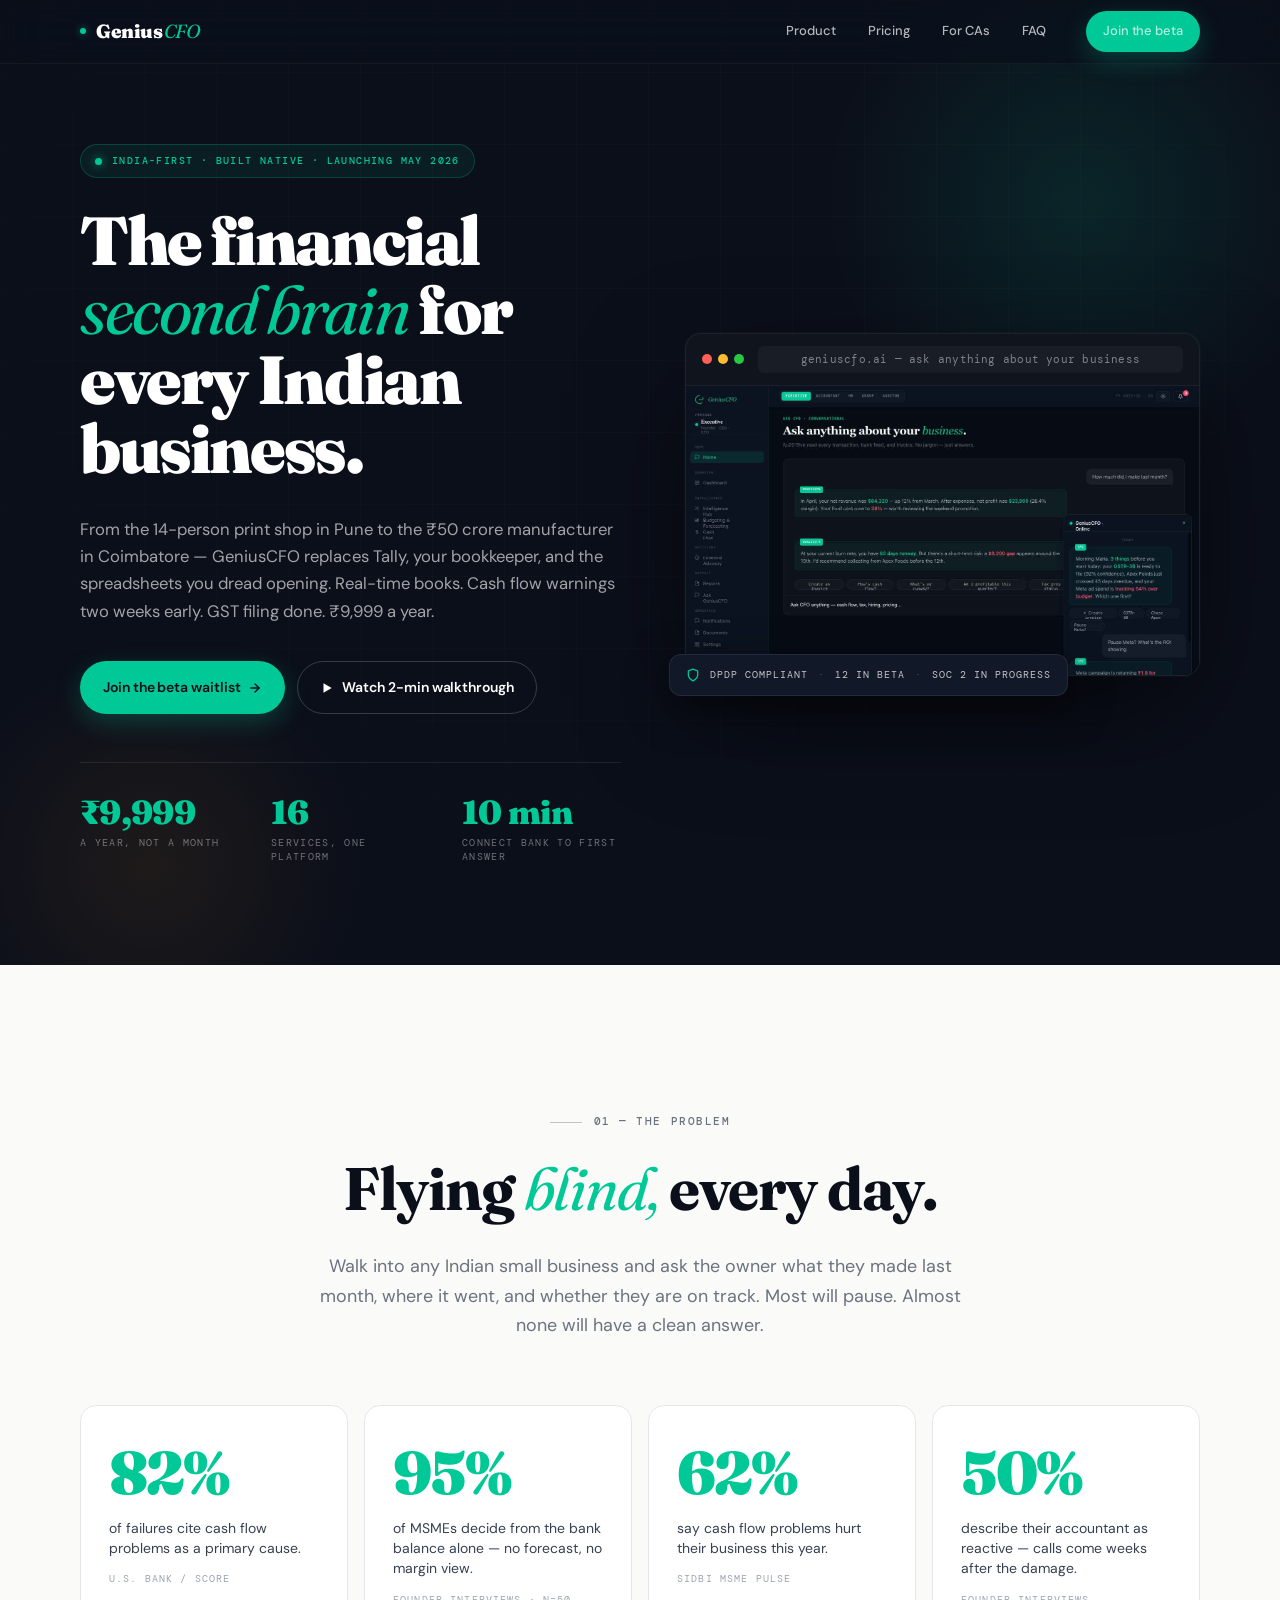
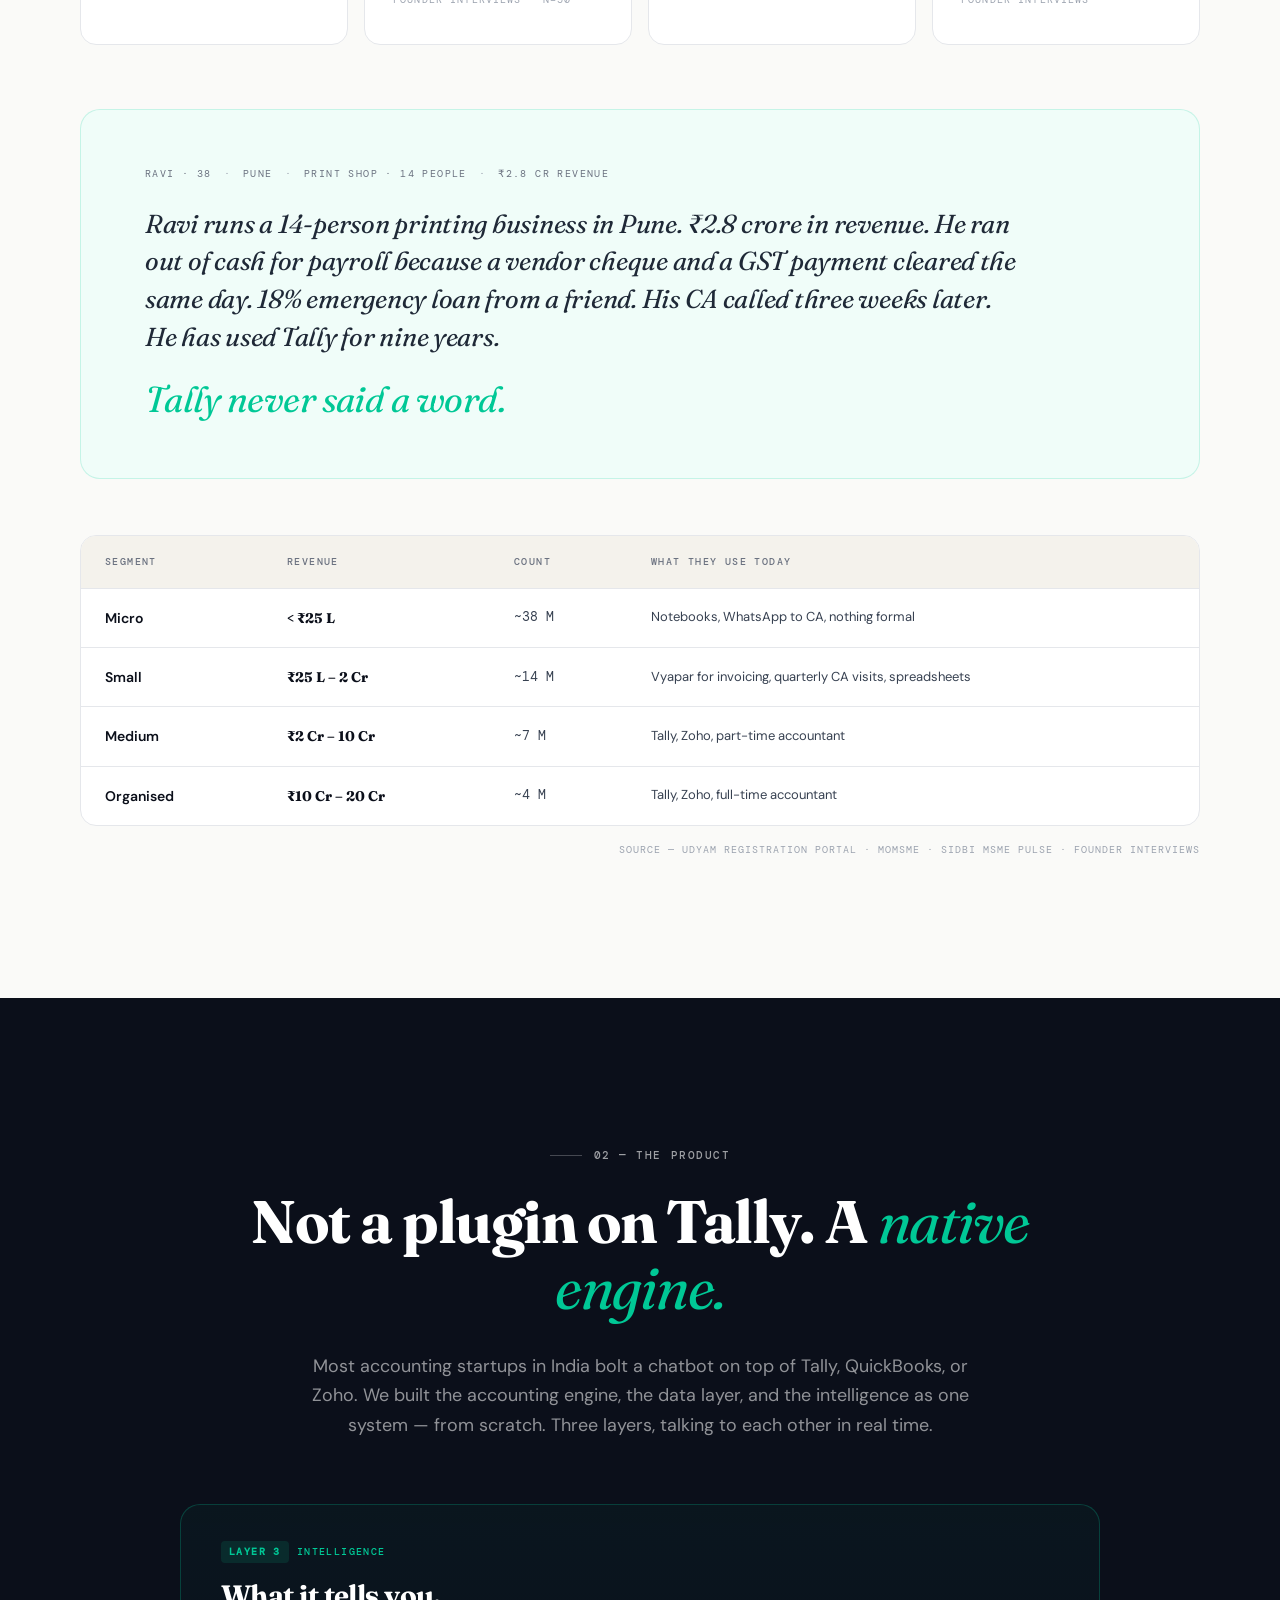
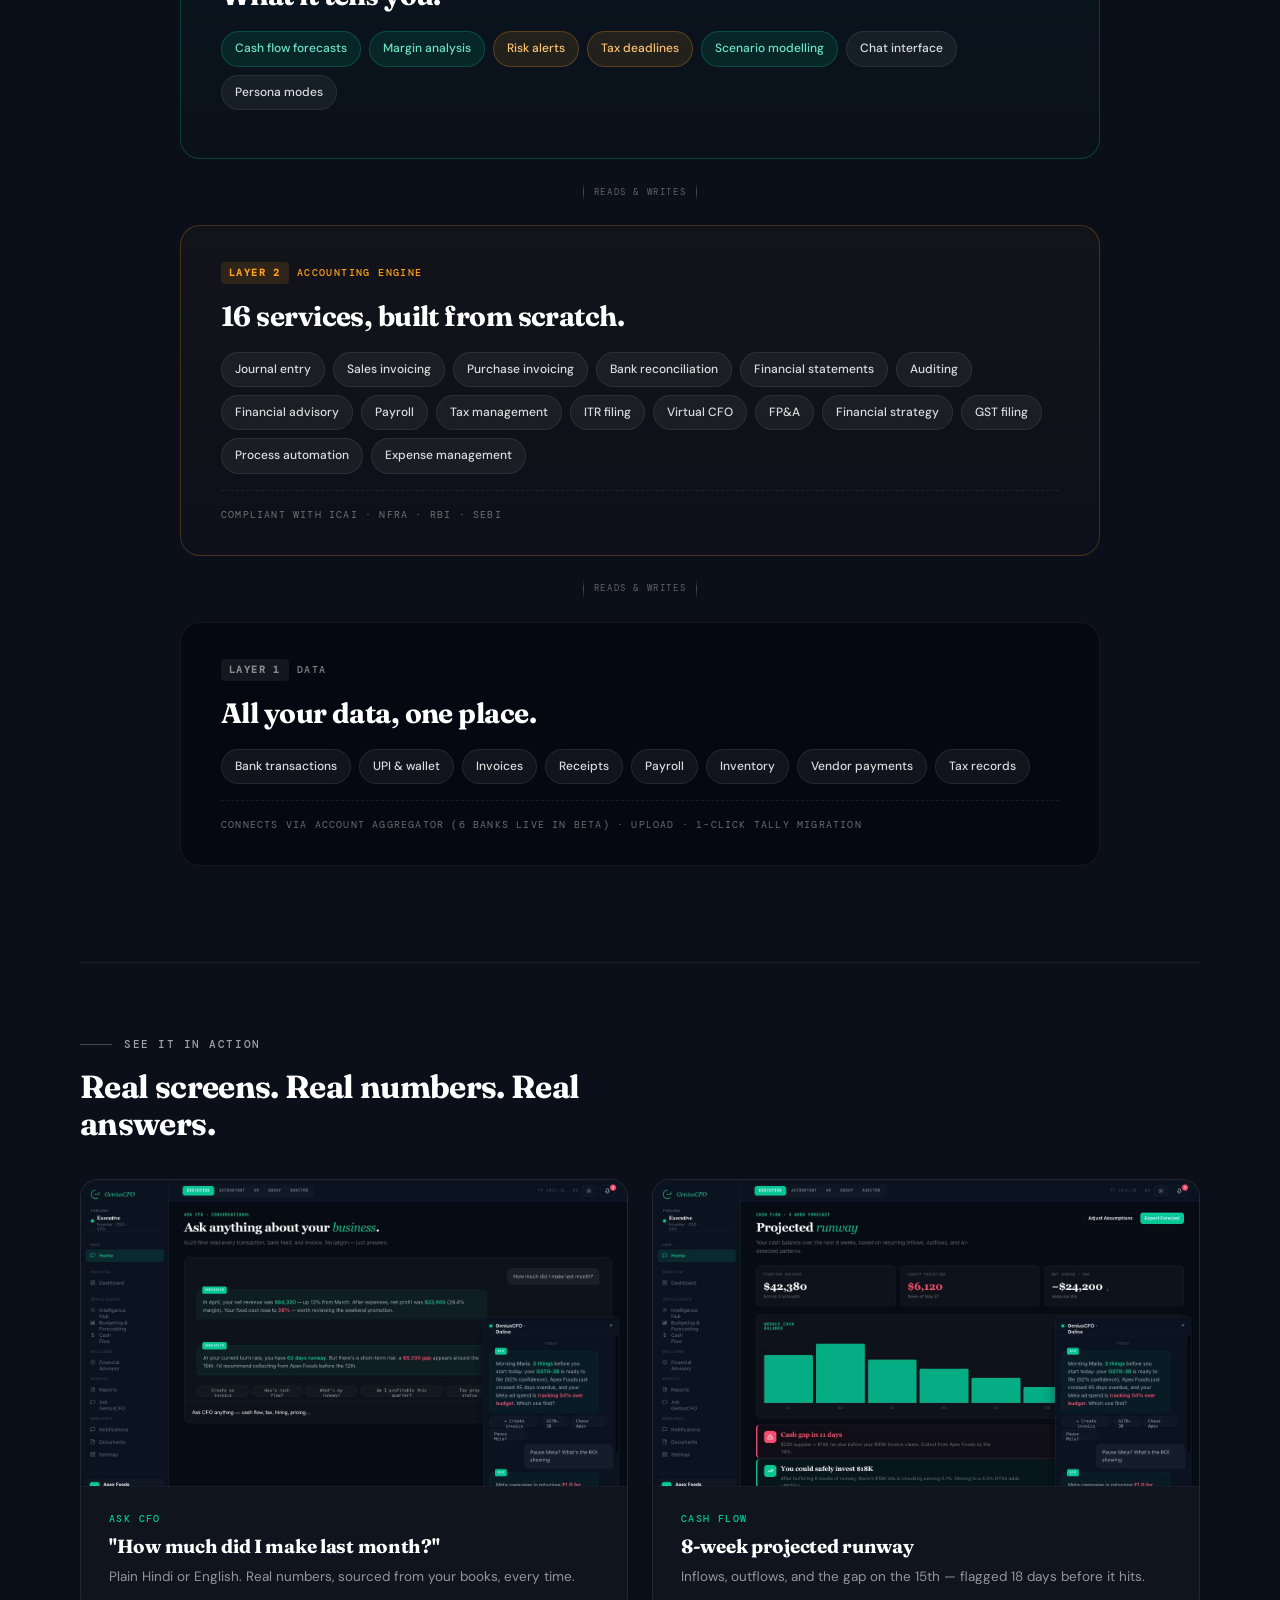
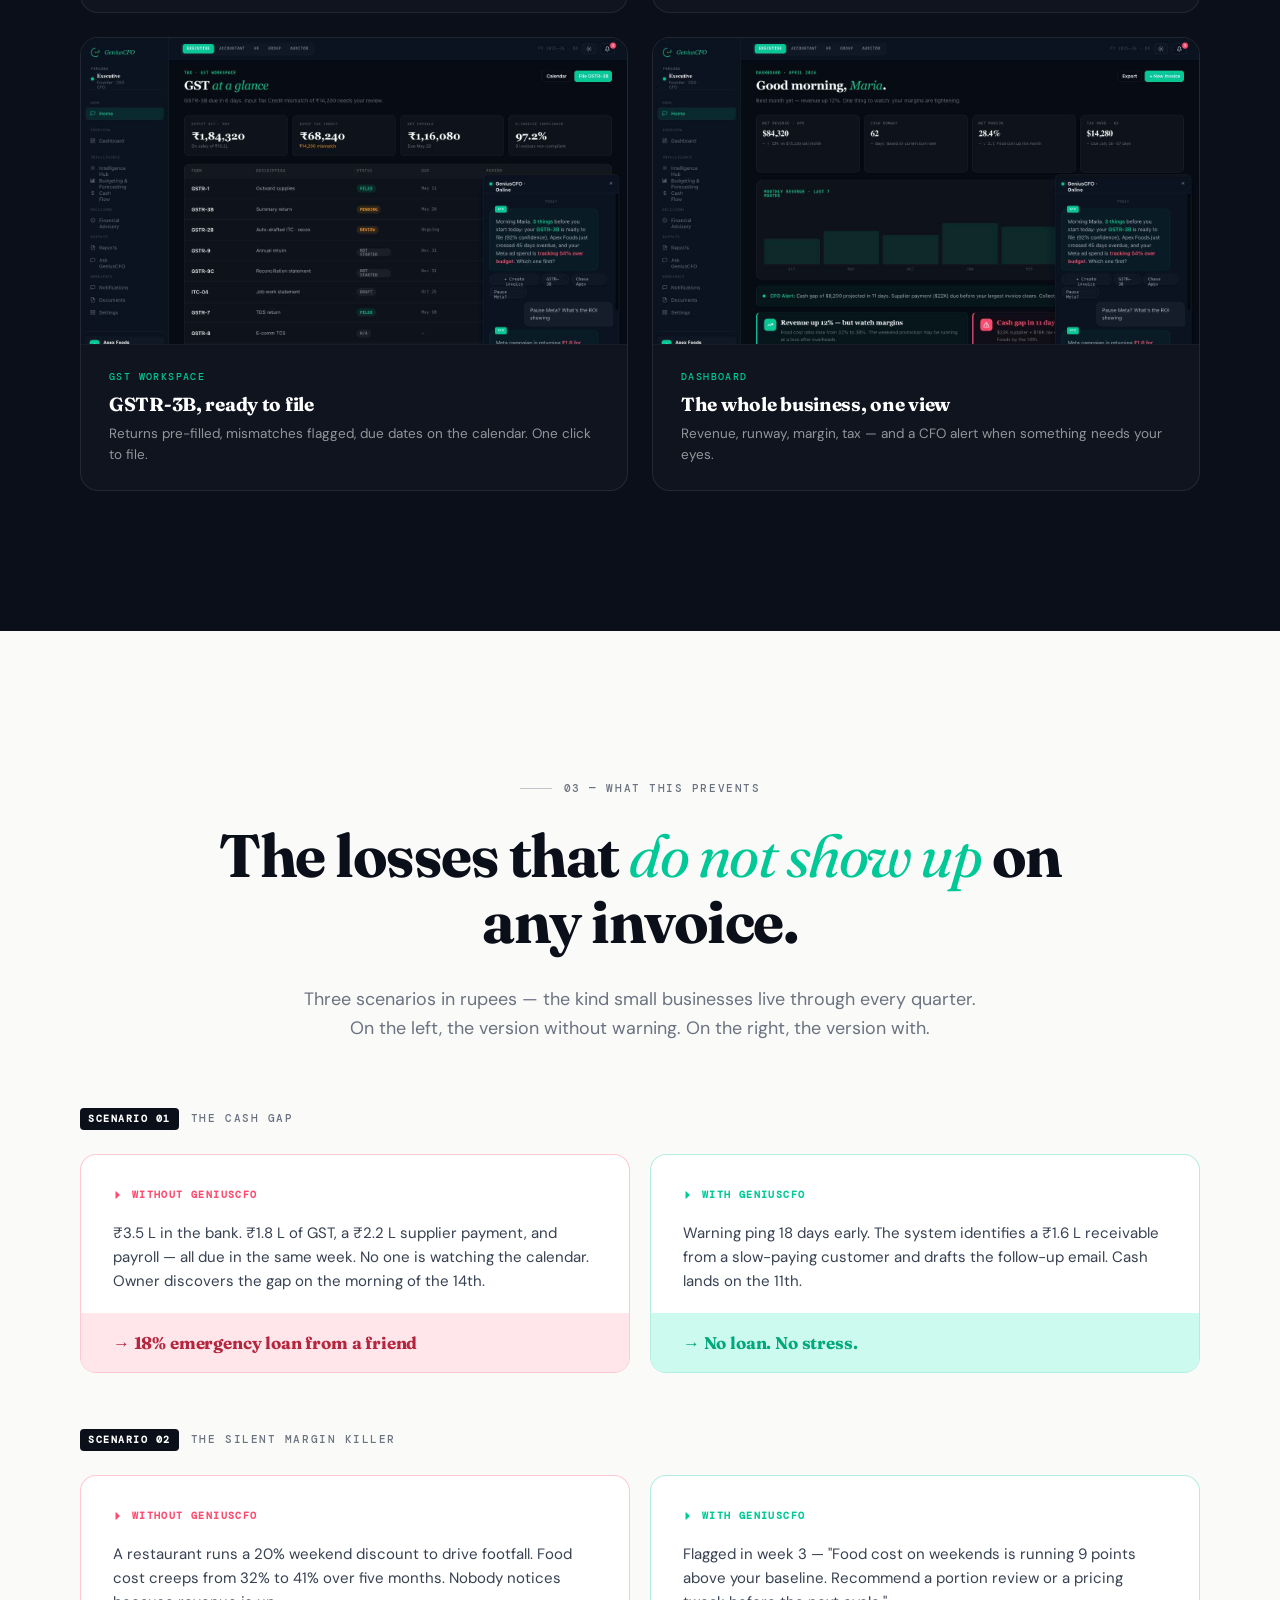
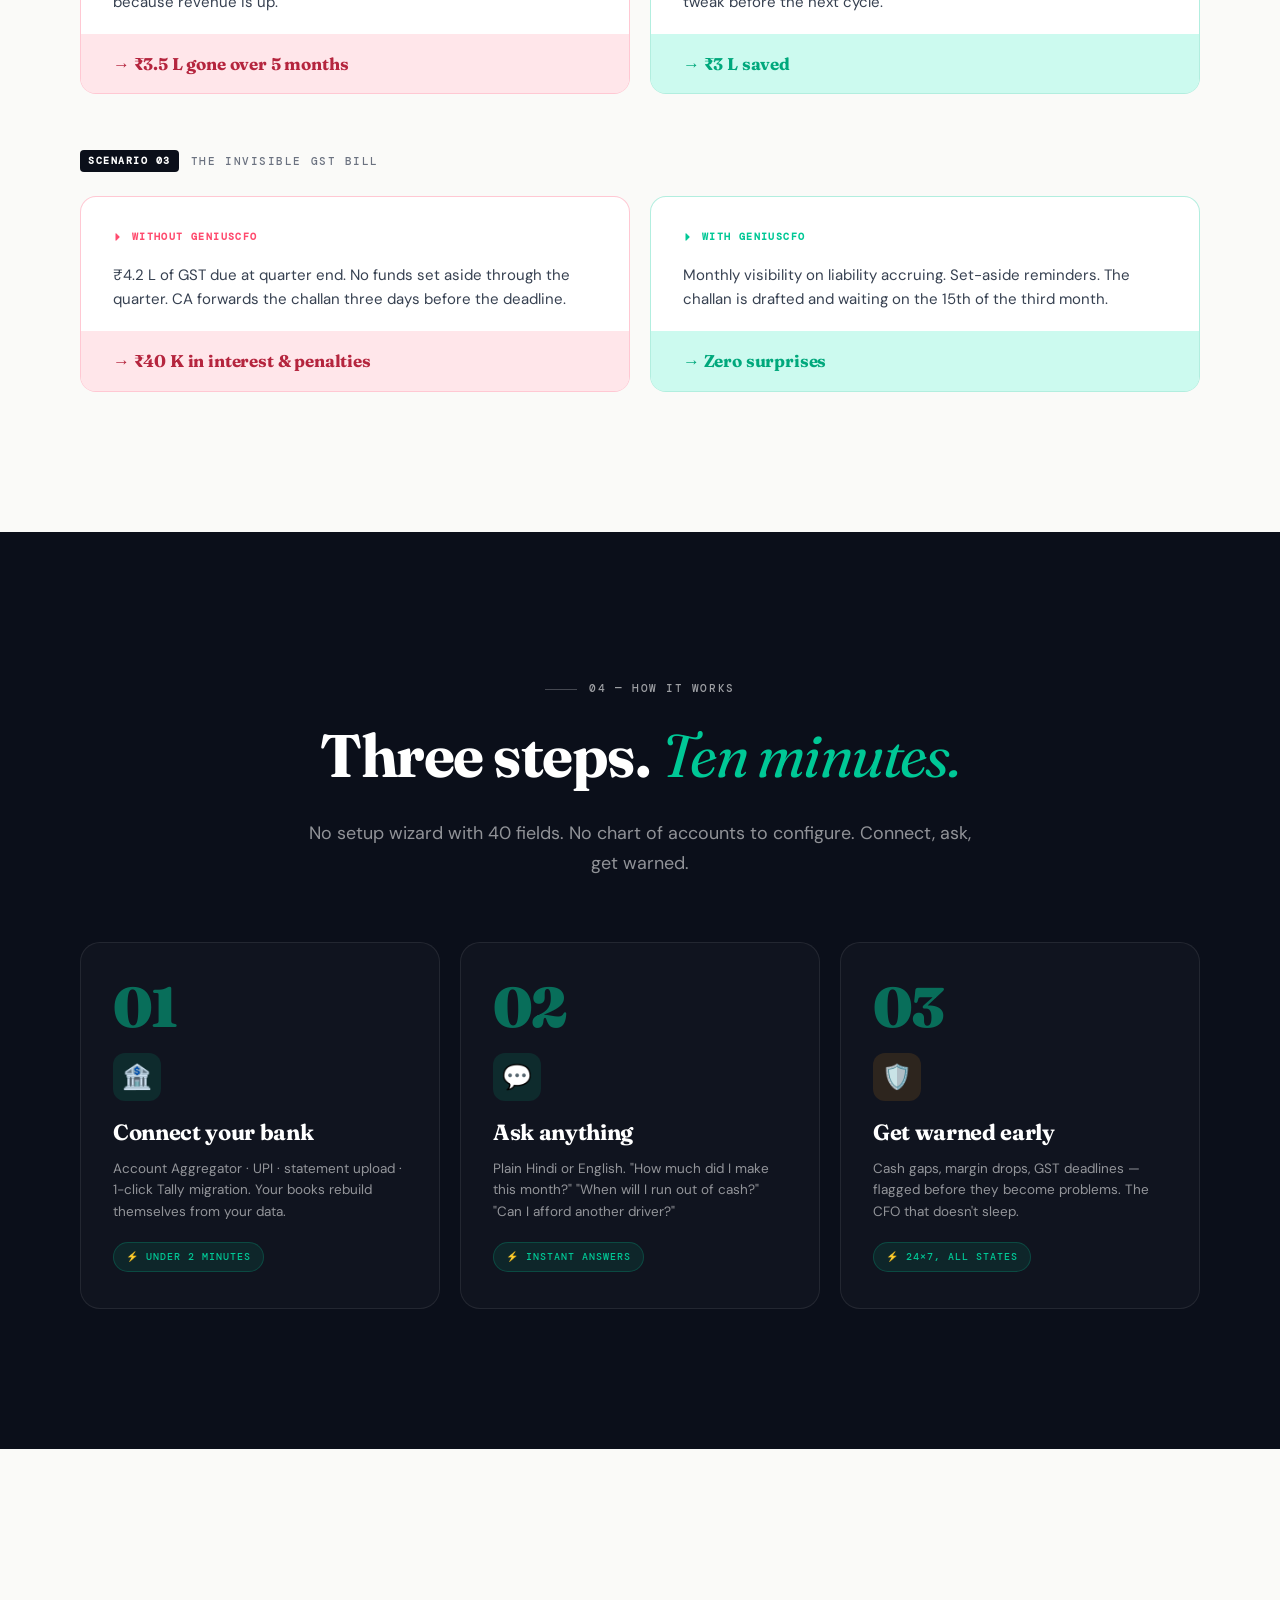
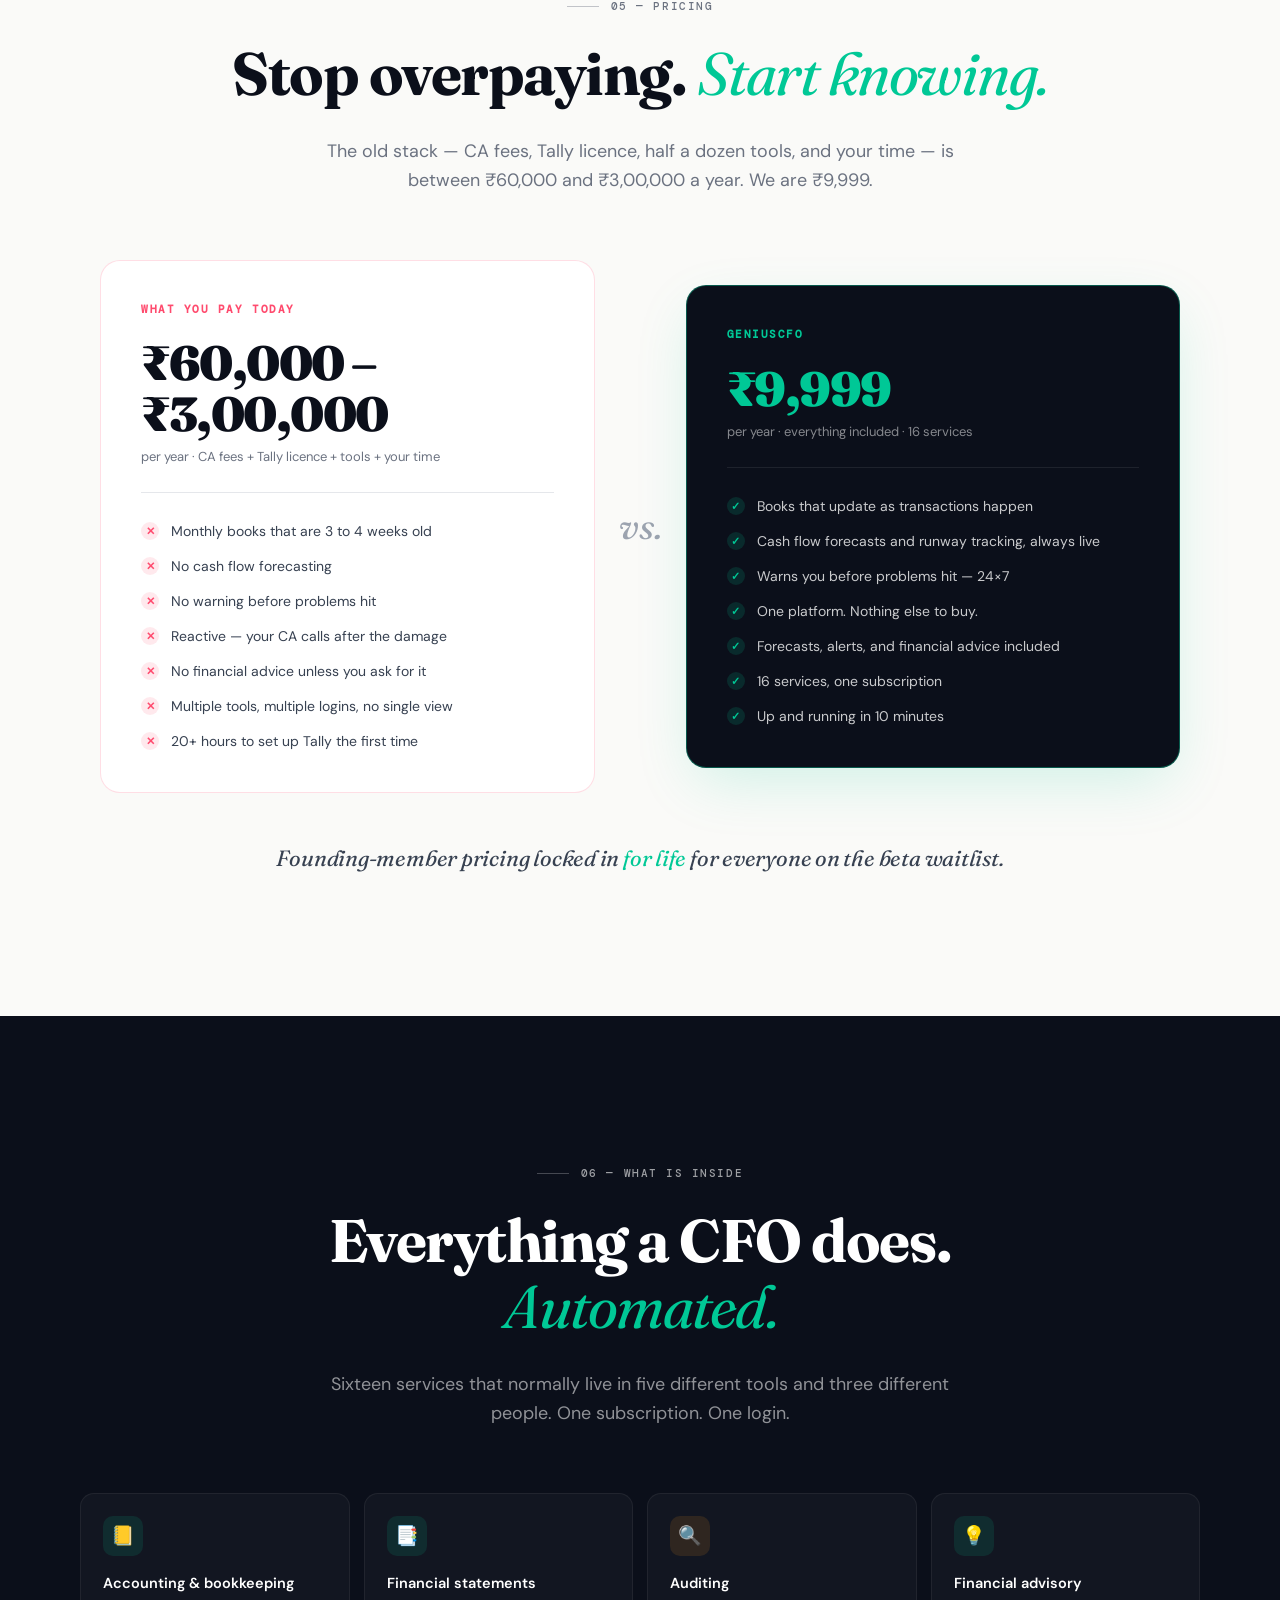
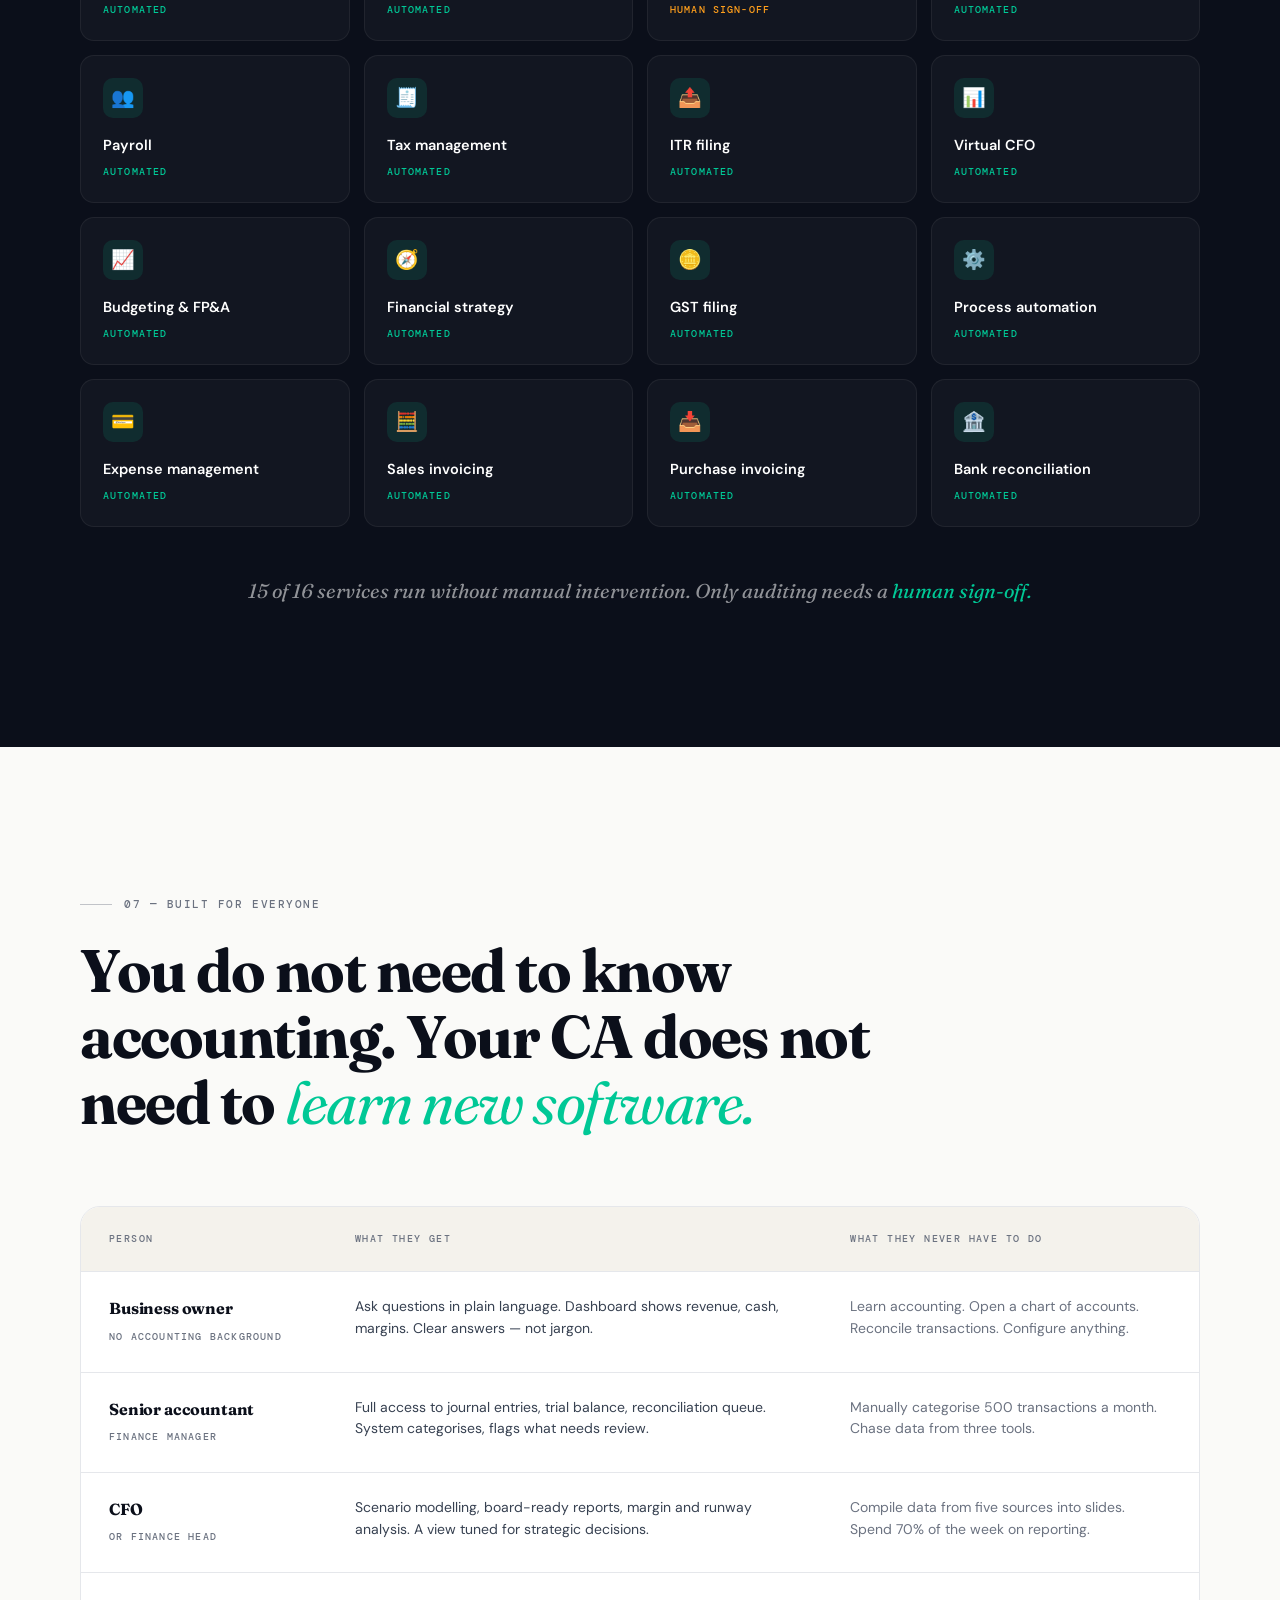
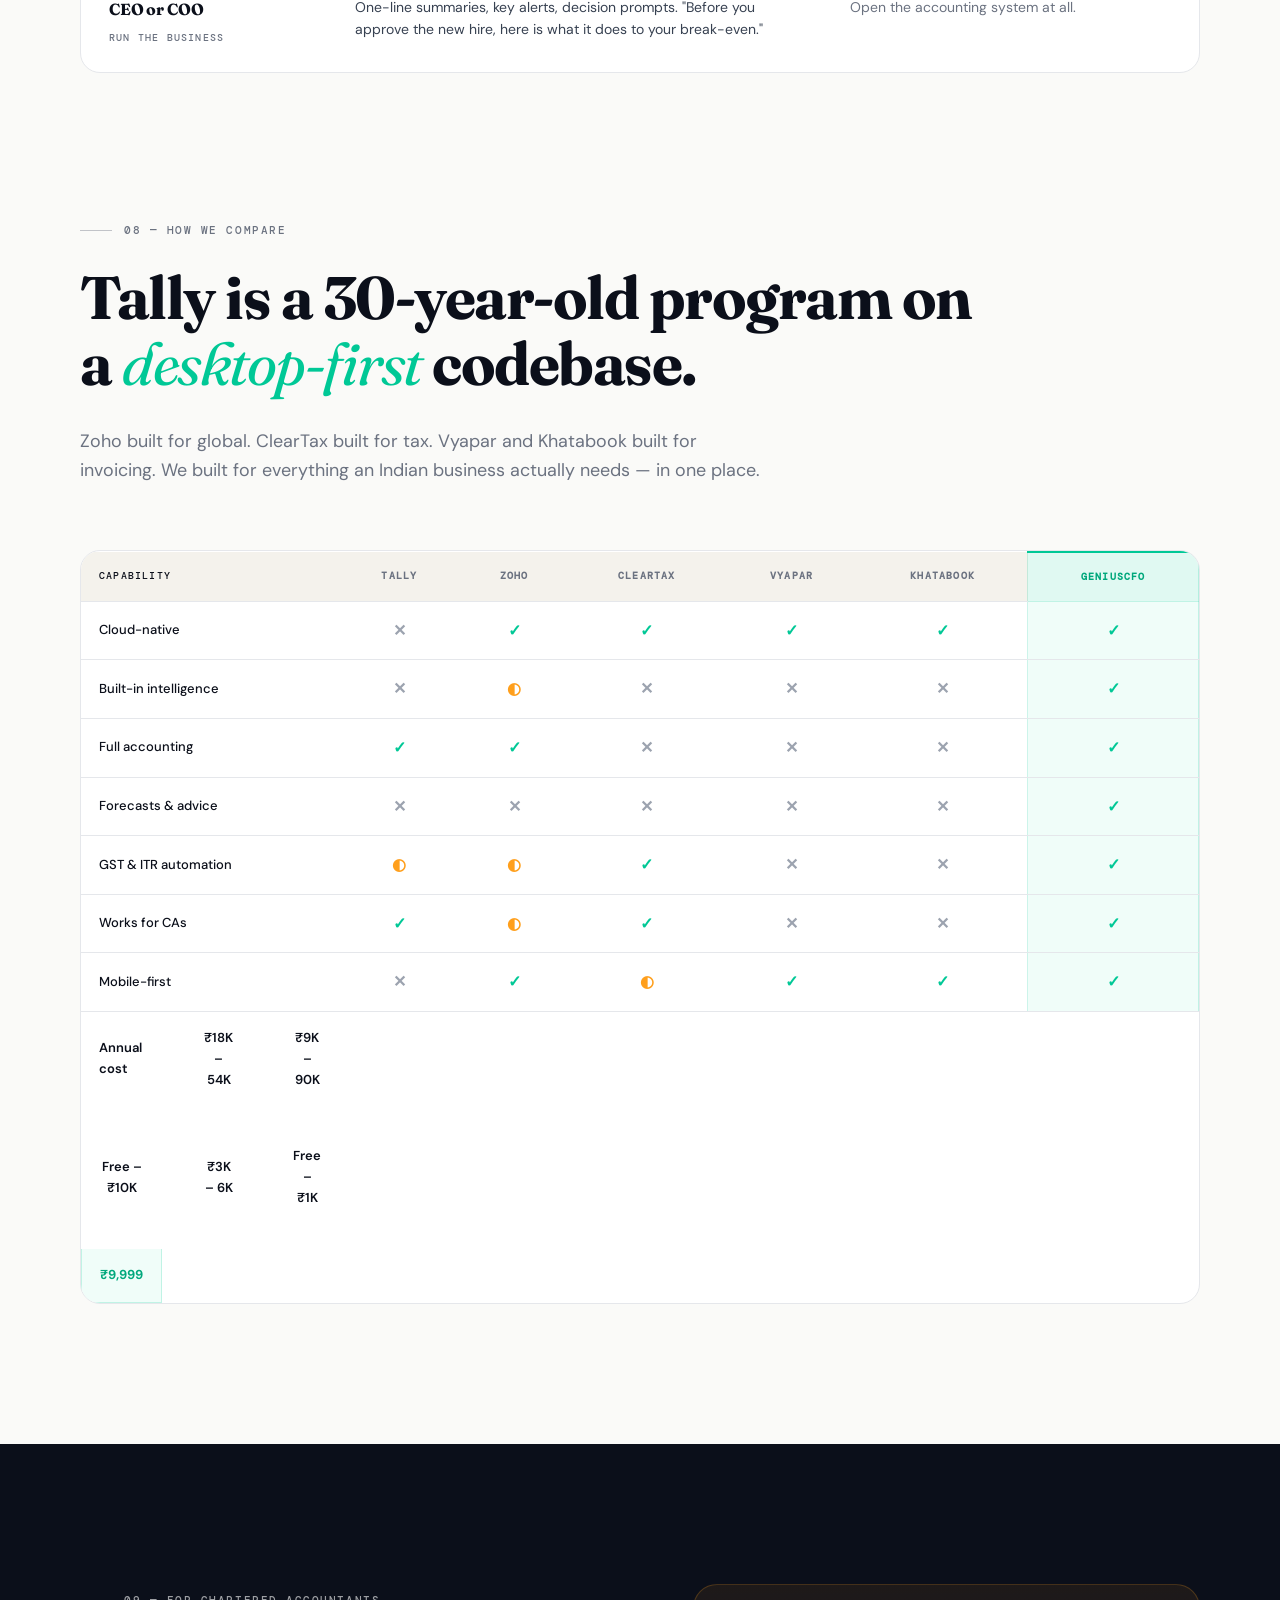
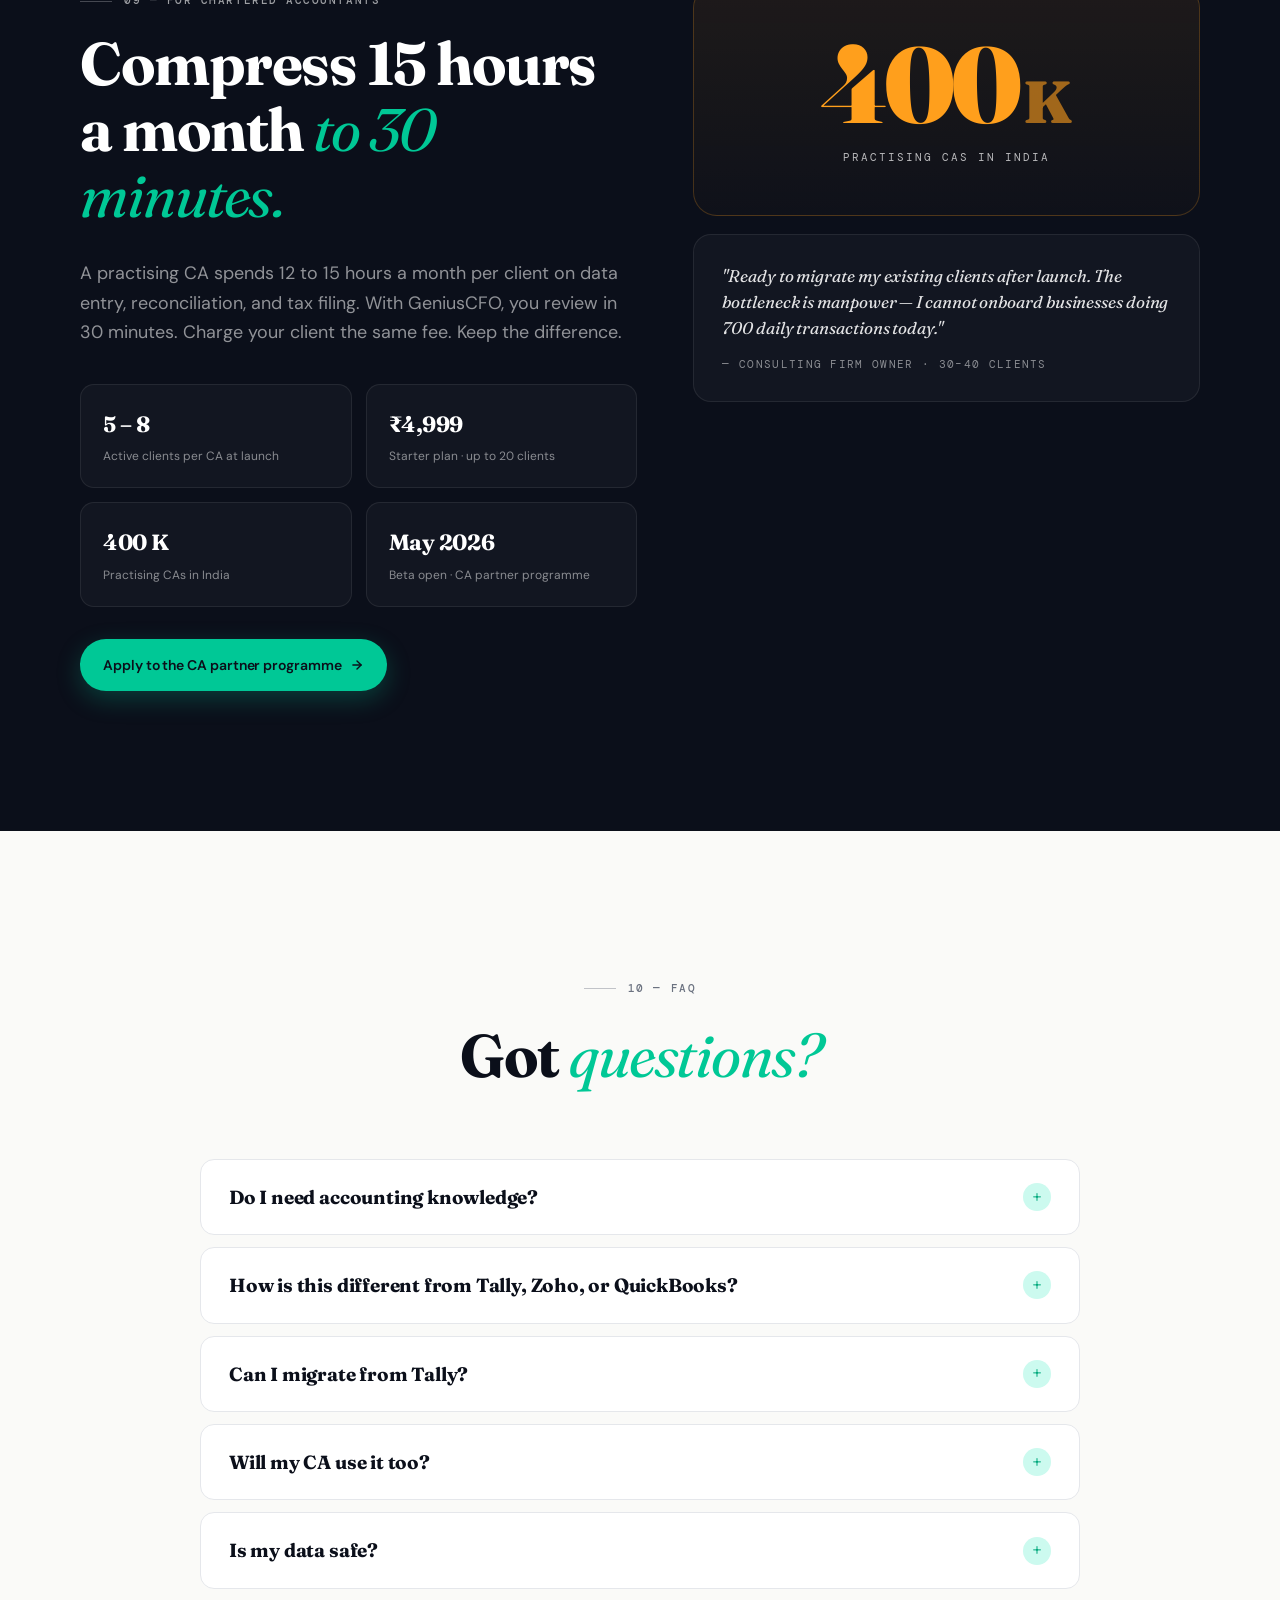
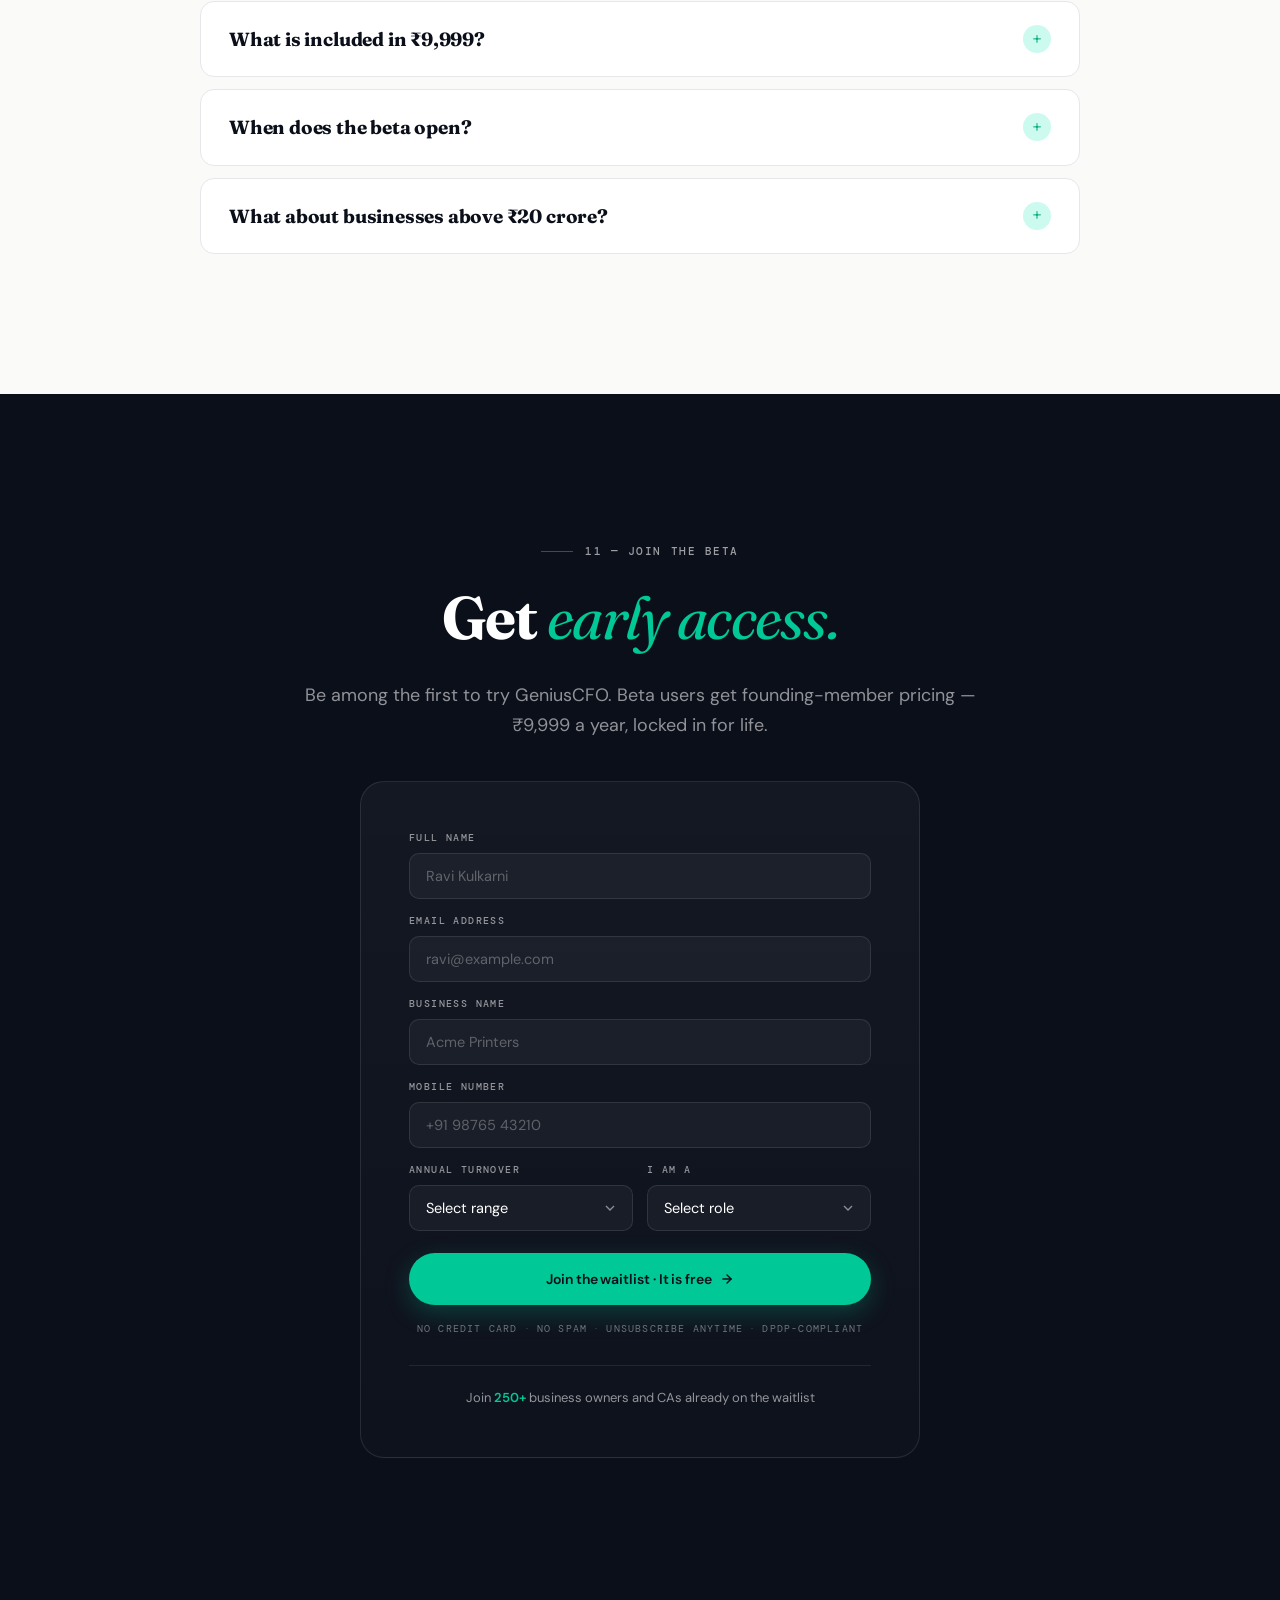
==== geniuscfo-landing-standalone.html @ 3f669aa7 "Add GeniusCFO logo as favicon Uses the emerald symbol SVG (green rounded-square mark) as the browser" ====
<!DOCTYPE html>
<html lang="en">
<head>
<meta charset="UTF-8">
<meta name="viewport" content="width=device-width, initial-scale=1.0">
<title>GeniusCFO — The financial second brain for every Indian business</title>
<meta name="description" content="Replaces Tally, your bookkeeper, and the spreadsheets you dread opening. Real-time books. Cash flow warnings two weeks early. GST filing done. ₹9,999 a year.">
<link rel="icon" type="image/svg+xml" href="[data-uri]">
<link rel="shortcut icon" href="[data-uri]">
<!-- Google Tag Manager -->
<script>(function(w,d,s,l,i){w[l]=w[l]||[];w[l].push({'gtm.start':
new Date().getTime(),event:'gtm.js'});var f=d.getElementsByTagName(s)[0],
j=d.createElement(s),dl=l!='dataLayer'?'&l='+l:'';j.async=true;j.src=
'https://www.googletagmanager.com/gtm.js?id='+i+dl;f.parentNode.insertBefore(j,f);
})(window,document,'script','dataLayer','GTM-NPMFZCZG');</script>
<!-- End Google Tag Manager -->
<style>
/* =========================================================
   GeniusCFO — Landing Page Styles
   ========================================================= */

@import url('https://fonts.googleapis.com/css2?family=Fraunces:ital,opsz,wght@0,9..144,400;0,9..144,600;0,9..144,700;0,9..144,900;1,9..144,400;1,9..144,700&family=DM+Sans:ital,wght@0,400;0,500;0,600;0,700;1,400&family=DM+Mono:wght@400;500&display=swap');

:root {
  --ink: #0B0F1A;
  --ink-90: #111827;
  --ink-80: #1F2937;
  --ink-60: #374151;
  --ink-40: #6B7280;
  --ink-20: #9CA3AF;
  --ink-10: #E5E7EB;
  --paper: #FAFAF8;
  --paper-2: #F4F2EC;
  --white: #FFFFFF;
  --emerald: #00C896;
  --emerald-d: #00A87C;
  --emerald-l: #CCFAEF;
  --emerald-10: #F0FDF9;
  --amber: #FF9F1C;
  --amber-d: #E88A00;
  --amber-l: #FFF0D6;
  --coral: #FF4B6E;
  --coral-l: #FFE6EA;

  --font-display: 'Fraunces', Georgia, serif;
  --font-body: 'DM Sans', -apple-system, BlinkMacSystemFont, sans-serif;
  --font-mono: 'DM Mono', 'SF Mono', Menlo, monospace;

  --container: 1200px;
  --pad-x: clamp(20px, 4vw, 40px);
  --section-y: clamp(80px, 11vw, 140px);
}

* { box-sizing: border-box; margin: 0; padding: 0; }
html { scroll-behavior: smooth; -webkit-text-size-adjust: 100%; }
body {
  font-family: var(--font-body);
  color: var(--ink);
  background: var(--paper);
  line-height: 1.6;
  -webkit-font-smoothing: antialiased;
  -moz-osx-font-smoothing: grayscale;
  font-variant-numeric: tabular-nums;
  overflow-x: hidden;
}
a { color: inherit; text-decoration: none; }
button { font: inherit; cursor: pointer; border: none; background: none; color: inherit; }
img, svg { display: block; max-width: 100%; }

.container {
  max-width: var(--container);
  margin: 0 auto;
  padding: 0 var(--pad-x);
}

/* ---------- Typography ---------- */
.eyebrow {
  font-family: var(--font-mono);
  font-size: 11px;
  letter-spacing: 0.14em;
  text-transform: uppercase;
  font-weight: 500;
  color: var(--ink-40);
  display: inline-flex;
  align-items: center;
  gap: 12px;
}
.eyebrow.on-dark { color: rgba(255,255,255,0.6); }
.eyebrow .line {
  width: 32px;
  height: 1px;
  background: currentColor;
  opacity: 0.4;
}
.em-accent {
  font-family: var(--font-display);
  font-style: italic;
  font-weight: 400;
  color: var(--emerald);
}
.section-headline {
  font-family: var(--font-display);
  font-weight: 700;
  font-size: clamp(34px, 5.4vw, 60px);
  line-height: 1.1;
  letter-spacing: -0.025em;
  margin: 24px 0 0;
  max-width: 900px;
  padding-bottom: 0.12em;
}
.section-headline .em-accent { line-height: inherit; }
.section-lead {
  font-size: clamp(15px, 1.4vw, 18px);
  line-height: 1.65;
  color: var(--ink-40);
  max-width: 680px;
  margin-top: 24px;
}
.on-dark .section-lead, .dark .section-lead { color: rgba(255,255,255,0.55); }
.section-head {
  margin-bottom: 64px;
}
.section-head.centered { text-align: center; max-width: 900px; margin-left: auto; margin-right: auto; }
.section-head.centered .eyebrow { justify-content: center; }
.section-head.centered .section-headline { margin-left: auto; margin-right: auto; }
.section-head.centered .section-lead { margin-left: auto; margin-right: auto; }

/* ---------- Sections ---------- */
section { position: relative; }
.dark { background: var(--ink); color: var(--white); }
.dark .eyebrow { color: rgba(255,255,255,0.6); }
.paper { background: var(--paper); }
.section-y { padding: var(--section-y) 0; }

.section-divider {
  height: 1px;
  background: linear-gradient(90deg, transparent 0%, rgba(0,200,150,0.18) 50%, transparent 100%);
}
.dark + .paper .section-divider,
.paper + .dark .section-divider { display: none; }

/* ---------- Nav ---------- */
.nav {
  position: fixed;
  top: 0; left: 0; right: 0;
  height: 64px;
  z-index: 100;
  background: rgba(11,15,26,0.6);
  backdrop-filter: blur(24px) saturate(140%);
  -webkit-backdrop-filter: blur(24px) saturate(140%);
  border-bottom: 1px solid rgba(255,255,255,0.04);
  transition: background 0.3s ease, box-shadow 0.3s ease, border-color 0.3s ease;
}
.nav.scrolled {
  background: rgba(11,15,26,0.95);
  box-shadow: 0 4px 32px rgba(0,0,0,0.4);
  border-bottom-color: rgba(255,255,255,0.06);
}
.nav-inner {
  height: 100%;
  display: flex;
  align-items: center;
  justify-content: space-between;
  max-width: var(--container);
  margin: 0 auto;
  padding: 0 var(--pad-x);
}
.wordmark {
  font-family: var(--font-display);
  font-weight: 900;
  font-size: 19px;
  letter-spacing: -0.02em;
  color: var(--white);
  display: inline-flex;
  align-items: center;
}
.wordmark .cfo {
  font-style: italic;
  font-weight: 400;
  color: var(--emerald);
  margin-left: 1px;
}
.wordmark .dot {
  display: inline-block;
  width: 6px;
  height: 6px;
  border-radius: 50%;
  background: var(--emerald);
  margin-right: 10px;
  box-shadow: 0 0 8px rgba(0,200,150,0.6);
  animation: pulseDot 2.4s ease-in-out infinite;
}
@keyframes pulseDot {
  0%, 100% { opacity: 1; transform: scale(1); }
  50% { opacity: 0.5; transform: scale(0.7); }
}
.nav-links {
  display: flex;
  align-items: center;
  gap: 32px;
}
.nav-links a {
  font-size: 13px;
  font-weight: 500;
  color: rgba(255,255,255,0.7);
  transition: color 0.2s;
}
.nav-links a:hover { color: var(--white); }
.nav-cta {
  margin-left: 8px;
}
.nav-hamburger { display: none; }

/* ---------- Buttons ---------- */
.btn {
  display: inline-flex;
  align-items: center;
  justify-content: center;
  gap: 8px;
  padding: 14px 22px;
  border-radius: 100px;
  font-family: var(--font-body);
  font-weight: 600;
  font-size: 14px;
  letter-spacing: -0.005em;
  transition: all 0.2s ease;
  white-space: nowrap;
  border: 1px solid transparent;
  cursor: pointer;
}
.btn-primary {
  background: var(--emerald);
  color: var(--ink);
  box-shadow: 0 8px 24px rgba(0,200,150,0.25);
}
.btn-primary:hover {
  background: var(--emerald-d);
  transform: translateY(-1px);
  box-shadow: 0 12px 32px rgba(0,200,150,0.35);
}
.btn-primary .arrow {
  transition: transform 0.2s;
}
.btn-primary:hover .arrow { transform: translateX(3px); }
.btn-ghost {
  background: transparent;
  color: var(--white);
  border-color: rgba(255,255,255,0.18);
}
.btn-ghost:hover {
  border-color: rgba(255,255,255,0.38);
  background: rgba(255,255,255,0.04);
}
.btn-ghost-light {
  background: transparent;
  color: var(--ink);
  border-color: var(--ink-10);
}
.btn-sm { padding: 9px 16px; font-size: 12px; }
.btn-block { width: 100%; }

/* ---------- HERO ---------- */
.hero {
  position: relative;
  background: var(--ink);
  color: var(--white);
  padding: 144px 0 100px;
  overflow: hidden;
}
.hero-grid-bg {
  position: absolute;
  inset: 0;
  background-image:
    linear-gradient(rgba(255,255,255,0.018) 1px, transparent 1px),
    linear-gradient(90deg, rgba(255,255,255,0.018) 1px, transparent 1px);
  background-size: 72px 72px;
  pointer-events: none;
  mask-image: radial-gradient(ellipse 80% 80% at 50% 30%, black 30%, transparent 90%);
}
.hero-glow-emerald {
  position: absolute;
  top: -100px; right: -100px;
  width: 600px; height: 600px;
  background: radial-gradient(circle, rgba(0,200,150,0.12) 0%, transparent 60%);
  pointer-events: none;
}
.hero-glow-amber {
  position: absolute;
  bottom: -150px; left: -100px;
  width: 500px; height: 500px;
  background: radial-gradient(circle, rgba(255,159,28,0.08) 0%, transparent 60%);
  pointer-events: none;
}
.hero-inner {
  position: relative;
  display: grid;
  grid-template-columns: 1.05fr 1fr;
  gap: 64px;
  align-items: center;
}
.hero-eyebrow-pill {
  display: inline-flex;
  align-items: center;
  gap: 10px;
  padding: 8px 14px;
  border-radius: 100px;
  background: rgba(0,200,150,0.08);
  border: 1px solid rgba(0,200,150,0.22);
  font-family: var(--font-mono);
  font-size: 10px;
  letter-spacing: 0.14em;
  text-transform: uppercase;
  color: var(--emerald);
  font-weight: 500;
  margin-bottom: 28px;
}
.hero-eyebrow-pill .live-dot {
  width: 7px; height: 7px;
  border-radius: 50%;
  background: var(--emerald);
  box-shadow: 0 0 10px rgba(0,200,150,0.8);
  animation: pulseDot 2s infinite;
}
.hero h1 {
  font-family: var(--font-display);
  font-weight: 900;
  font-size: clamp(38px, 5.8vw, 68px);
  line-height: 1.02;
  letter-spacing: -0.035em;
  margin-bottom: 28px;
  max-width: 620px;
  padding-bottom: 0.06em;
}
.hero-sub {
  font-size: clamp(15px, 1.3vw, 18px);
  line-height: 1.65;
  color: rgba(255,255,255,0.62);
  max-width: 540px;
  margin-bottom: 36px;
}
.hero-ctas {
  display: flex;
  gap: 12px;
  flex-wrap: wrap;
  margin-bottom: 48px;
}
.hero-stats {
  display: grid;
  grid-template-columns: repeat(3, 1fr);
  gap: 32px;
  max-width: 600px;
  padding-top: 32px;
  border-top: 1px solid rgba(255,255,255,0.08);
}
.hero-stat .num {
  font-family: var(--font-display);
  font-weight: 900;
  font-size: clamp(26px, 2.6vw, 34px);
  line-height: 1;
  color: var(--emerald);
  letter-spacing: -0.02em;
  margin-bottom: 8px;
}
.hero-stat .label {
  font-family: var(--font-mono);
  font-size: 9.5px;
  letter-spacing: 0.14em;
  text-transform: uppercase;
  color: rgba(255,255,255,0.4);
  line-height: 1.5;
}

/* Video frame */
.video-frame {
  position: relative;
  border-radius: 16px;
  overflow: hidden;
  background: #0a0e18;
  border: 1px solid rgba(255,255,255,0.08);
  box-shadow: 0 40px 120px -20px rgba(0,0,0,0.7), 0 0 0 1px rgba(255,255,255,0.02);
}
.video-chrome {
  display: flex;
  align-items: center;
  gap: 14px;
  padding: 12px 16px;
  background: rgba(255,255,255,0.025);
  border-bottom: 1px solid rgba(255,255,255,0.05);
}
.traffic-lights { display: flex; gap: 6px; }
.traffic-lights span {
  width: 10px; height: 10px; border-radius: 50%;
  background: rgba(255,255,255,0.12);
}
.traffic-lights span:nth-child(1) { background: #FF5F57; }
.traffic-lights span:nth-child(2) { background: #FEBC2E; }
.traffic-lights span:nth-child(3) { background: #28C840; }
.url-bar {
  flex: 1;
  padding: 5px 12px;
  background: rgba(255,255,255,0.04);
  border-radius: 6px;
  font-family: var(--font-mono);
  font-size: 11px;
  color: rgba(255,255,255,0.45);
  text-align: center;
  letter-spacing: 0.02em;
}
.video-aspect {
  position: relative;
  width: 100%;
  aspect-ratio: 16 / 9;
}
.video-aspect iframe {
  position: absolute;
  inset: 0;
  width: 100%;
  height: 100%;
  border: 0;
}
.video-float-card {
  position: absolute;
  bottom: -20px;
  left: -16px;
  display: flex;
  align-items: center;
  gap: 10px;
  padding: 12px 16px;
  background: var(--ink-90);
  border: 1px solid rgba(255,255,255,0.08);
  border-radius: 12px;
  box-shadow: 0 12px 40px rgba(0,0,0,0.5);
  font-family: var(--font-mono);
  font-size: 10px;
  letter-spacing: 0.1em;
  text-transform: uppercase;
  color: rgba(255,255,255,0.75);
  animation: floatY 6s ease-in-out infinite;
  z-index: 2;
}
.video-float-card svg { color: var(--emerald); flex-shrink: 0; }
.video-float-card .dot-sep { color: rgba(255,255,255,0.25); }
@keyframes floatY {
  0%, 100% { transform: translateY(0); }
  50% { transform: translateY(-6px); }
}

/* ---------- Problem section ---------- */
.stat-grid {
  display: grid;
  grid-template-columns: repeat(4, 1fr);
  gap: 16px;
  margin-bottom: 64px;
}
.stat-card {
  background: var(--white);
  border: 1px solid var(--ink-10);
  border-radius: 16px;
  padding: 36px 28px;
}
.stat-card .num {
  font-family: var(--font-display);
  font-weight: 900;
  font-size: clamp(44px, 5vw, 60px);
  line-height: 1;
  color: var(--emerald);
  letter-spacing: -0.035em;
  margin-bottom: 16px;
}
.stat-card .desc {
  font-size: 14px;
  line-height: 1.45;
  color: var(--ink-60);
}
.stat-card .src {
  font-family: var(--font-mono);
  font-size: 9.5px;
  letter-spacing: 0.12em;
  text-transform: uppercase;
  color: var(--ink-20);
  margin-top: 14px;
}

.story-card {
  background: var(--emerald-10);
  border: 1px solid rgba(0,200,150,0.18);
  border-radius: 20px;
  padding: 56px clamp(28px, 5vw, 72px);
  margin-bottom: 56px;
  position: relative;
}
.story-card .who {
  font-family: var(--font-mono);
  font-size: 10px;
  letter-spacing: 0.14em;
  text-transform: uppercase;
  color: var(--ink-40);
  margin-bottom: 24px;
  display: flex;
  align-items: center;
  gap: 12px;
}
.story-card .who .sep { color: var(--ink-20); }
.story-card p {
  font-family: var(--font-display);
  font-style: italic;
  font-weight: 400;
  font-size: clamp(20px, 2.2vw, 26px);
  line-height: 1.45;
  color: var(--ink-80);
  letter-spacing: -0.01em;
  max-width: 880px;
}
.story-card .pull {
  display: block;
  font-style: italic;
  color: var(--emerald);
  font-weight: 400;
  font-size: clamp(26px, 3vw, 36px);
  line-height: 1.25;
  margin-top: 20px;
  letter-spacing: -0.015em;
}

/* MSME table */
.msme-table-wrap {
  background: var(--white);
  border: 1px solid var(--ink-10);
  border-radius: 16px;
  overflow: hidden;
}
.msme-table {
  width: 100%;
  border-collapse: collapse;
  font-size: 14px;
}
.msme-table th, .msme-table td {
  padding: 18px 24px;
  text-align: left;
  border-bottom: 1px solid var(--ink-10);
}
.msme-table th {
  font-family: var(--font-mono);
  font-size: 10px;
  letter-spacing: 0.14em;
  text-transform: uppercase;
  color: var(--ink-40);
  font-weight: 500;
  background: var(--paper-2);
}
.msme-table tr:last-child td { border-bottom: none; }
.msme-table td:first-child { font-weight: 600; color: var(--ink); }
.msme-table td:nth-child(2) { font-family: var(--font-display); font-weight: 700; }
.msme-table td:nth-child(3) { font-family: var(--font-mono); font-size: 13px; color: var(--ink-60); }
.msme-table td:nth-child(4) { color: var(--ink-60); font-size: 13px; }
.table-footnote {
  font-family: var(--font-mono);
  font-size: 10px;
  letter-spacing: 0.1em;
  text-transform: uppercase;
  color: var(--ink-20);
  margin-top: 16px;
  text-align: right;
}

/* ---------- Product / layers ---------- */
.layers-wrap {
  max-width: 920px;
  margin: 0 auto;
  display: flex;
  flex-direction: column;
  gap: 20px;
  align-items: stretch;
}
.layer-card {
  background: rgba(255,255,255,0.025);
  border: 1px solid rgba(255,255,255,0.08);
  border-radius: 20px;
  padding: 32px 40px;
  position: relative;
}
.layer-card.intel {
  border-color: rgba(0,200,150,0.25);
  background: linear-gradient(180deg, rgba(0,200,150,0.04) 0%, rgba(0,200,150,0.01) 100%);
}
.layer-card.engine {
  border-color: rgba(255,159,28,0.22);
  background: linear-gradient(180deg, rgba(255,159,28,0.035) 0%, rgba(255,159,28,0.01) 100%);
}
.layer-card.data {
  background: #050811;
  border-color: rgba(255,255,255,0.06);
}
.layer-tag {
  display: inline-flex;
  align-items: center;
  gap: 8px;
  font-family: var(--font-mono);
  font-size: 10px;
  letter-spacing: 0.14em;
  text-transform: uppercase;
  font-weight: 500;
  margin-bottom: 16px;
}
.layer-card.intel .layer-tag { color: var(--emerald); }
.layer-card.engine .layer-tag { color: var(--amber); }
.layer-card.data .layer-tag { color: rgba(255,255,255,0.5); }
.layer-tag .num {
  background: rgba(255,255,255,0.06);
  padding: 3px 8px;
  border-radius: 4px;
  font-weight: 600;
}
.layer-card.intel .layer-tag .num { background: rgba(0,200,150,0.12); }
.layer-card.engine .layer-tag .num { background: rgba(255,159,28,0.12); }
.layer-title {
  font-family: var(--font-display);
  font-weight: 700;
  font-size: clamp(22px, 2.4vw, 28px);
  line-height: 1.15;
  letter-spacing: -0.02em;
  margin-bottom: 20px;
  color: var(--white);
}
.layer-pills {
  display: flex;
  flex-wrap: wrap;
  gap: 8px;
  margin-bottom: 16px;
}
.pill {
  padding: 7px 13px;
  border-radius: 100px;
  font-size: 12px;
  font-weight: 500;
  background: rgba(255,255,255,0.05);
  border: 1px solid rgba(255,255,255,0.08);
  color: rgba(255,255,255,0.85);
}
.pill.emerald { background: rgba(0,200,150,0.1); border-color: rgba(0,200,150,0.25); color: #6FE5C3; }
.pill.amber { background: rgba(255,159,28,0.1); border-color: rgba(255,159,28,0.25); color: #FFC273; }
.layer-foot {
  font-family: var(--font-mono);
  font-size: 10px;
  letter-spacing: 0.12em;
  text-transform: uppercase;
  color: rgba(255,255,255,0.4);
  padding-top: 16px;
  border-top: 1px dashed rgba(255,255,255,0.08);
}
.layer-arrow {
  display: flex;
  align-items: center;
  justify-content: center;
  gap: 10px;
  padding: 4px 0;
  font-family: var(--font-mono);
  font-size: 9px;
  letter-spacing: 0.18em;
  text-transform: uppercase;
  color: rgba(255,255,255,0.35);
}
.layer-arrow .bar {
  width: 1px;
  height: 18px;
  background: linear-gradient(180deg, transparent, rgba(255,255,255,0.25), transparent);
}

/* ---------- Product gallery ---------- */
.product-gallery {
  border-top: 1px solid rgba(255,255,255,0.06);
  padding-top: 64px;
}
.gallery-head {
  margin-bottom: 36px;
}
.gallery-title {
  font-family: var(--font-display);
  font-weight: 700;
  font-size: clamp(24px, 2.6vw, 32px);
  line-height: 1.15;
  letter-spacing: -0.02em;
  margin-top: 16px;
  max-width: 640px;
}
.gallery-grid {
  display: grid;
  grid-template-columns: repeat(2, 1fr);
  gap: 24px;
}
.gallery-card {
  background: rgba(255,255,255,0.025);
  border: 1px solid rgba(255,255,255,0.08);
  border-radius: 18px;
  overflow: hidden;
  transition: transform 0.3s, border-color 0.3s;
}
.gallery-card:hover {
  transform: translateY(-4px);
  border-color: rgba(0,200,150,0.25);
}
.gallery-img {
  position: relative;
  aspect-ratio: 16 / 9;
  background: #0a0e18;
  border-bottom: 1px solid rgba(255,255,255,0.06);
  overflow: hidden;
}
.gallery-img img {
  width: 100%;
  height: 100%;
  object-fit: cover;
  object-position: top left;
  display: block;
}
.gallery-card figcaption {
  padding: 24px 28px;
  display: flex;
  flex-direction: column;
  gap: 8px;
}
.gallery-card .cap-tag {
  font-family: var(--font-mono);
  font-size: 10px;
  letter-spacing: 0.14em;
  text-transform: uppercase;
  color: var(--emerald);
  font-weight: 500;
}
.gallery-card .cap-title {
  font-family: var(--font-display);
  font-weight: 700;
  font-size: 19px;
  line-height: 1.25;
  letter-spacing: -0.015em;
  color: var(--white);
}
.gallery-card .cap-body {
  font-size: 13.5px;
  line-height: 1.55;
  color: rgba(255,255,255,0.55);
}

@media (max-width: 880px) {
  .gallery-grid { grid-template-columns: 1fr; }
}

/* ---------- FAQ details/summary reset ---------- */
.faq-item summary { list-style: none; cursor: pointer; }
.faq-item summary::-webkit-details-marker { display: none; }

/* ---------- Scenario pairs ---------- */
.scenarios {
  display: flex;
  flex-direction: column;
  gap: 56px;
}
.scenario {
  display: grid;
  grid-template-columns: 1fr 1fr;
  gap: 20px;
  align-items: stretch;
  position: relative;
}
.scenario-label {
  grid-column: 1 / -1;
  font-family: var(--font-mono);
  font-size: 11px;
  letter-spacing: 0.14em;
  text-transform: uppercase;
  color: var(--ink-40);
  margin-bottom: 4px;
  font-weight: 500;
  display: flex;
  align-items: center;
  gap: 12px;
}
.scenario-label .num {
  background: var(--ink);
  color: var(--white);
  padding: 3px 8px;
  border-radius: 4px;
  font-weight: 600;
  font-size: 10px;
}
.scen-card {
  background: var(--white);
  border-radius: 16px;
  padding: 32px;
  display: flex;
  flex-direction: column;
  border: 1.5px solid transparent;
  position: relative;
}
.scen-card.without { border-color: rgba(255,75,110,0.3); }
.scen-card.with { border-color: rgba(0,200,150,0.3); }
.scen-tag {
  font-family: var(--font-mono);
  font-size: 10px;
  letter-spacing: 0.14em;
  text-transform: uppercase;
  font-weight: 600;
  margin-bottom: 18px;
  display: flex;
  align-items: center;
  gap: 8px;
}
.scen-card.without .scen-tag { color: var(--coral); }
.scen-card.with .scen-tag { color: var(--emerald); }
.scen-body {
  font-size: 15px;
  line-height: 1.6;
  color: var(--ink-60);
  flex: 1;
}
.scen-outcome {
  margin: 20px -32px -32px;
  padding: 16px 32px;
  border-radius: 0 0 14px 14px;
  font-family: var(--font-display);
  font-weight: 700;
  font-size: 17px;
  letter-spacing: -0.01em;
}
.scen-card.without .scen-outcome { background: var(--coral-l); color: #B5253E; }
.scen-card.with .scen-outcome { background: var(--emerald-l); color: var(--emerald-d); }

/* ---------- Steps ---------- */
.steps {
  display: grid;
  grid-template-columns: repeat(3, 1fr);
  gap: 20px;
}
.step-card {
  background: rgba(255,255,255,0.025);
  border: 1px solid rgba(255,255,255,0.08);
  border-radius: 20px;
  padding: 36px 32px;
  position: relative;
  transition: border-color 0.3s, transform 0.3s;
}
.step-card:hover {
  border-color: rgba(0,200,150,0.3);
  transform: translateY(-4px);
}
.step-num {
  font-family: var(--font-display);
  font-weight: 900;
  font-size: 56px;
  line-height: 1;
  color: rgba(0,200,150,0.5);
  letter-spacing: -0.04em;
  margin-bottom: 18px;
}
.step-icon {
  width: 48px;
  height: 48px;
  border-radius: 12px;
  display: flex;
  align-items: center;
  justify-content: center;
  font-size: 24px;
  margin-bottom: 18px;
  background: rgba(0,200,150,0.12);
}
.step-card:nth-child(3) .step-icon { background: rgba(255,159,28,0.12); }
.step-title {
  font-family: var(--font-display);
  font-weight: 700;
  font-size: 22px;
  line-height: 1.2;
  margin-bottom: 12px;
  letter-spacing: -0.015em;
}
.step-desc {
  font-size: 13.5px;
  line-height: 1.6;
  color: rgba(255,255,255,0.55);
  margin-bottom: 20px;
}
.step-badge {
  display: inline-flex;
  align-items: center;
  gap: 6px;
  padding: 6px 12px;
  border-radius: 100px;
  background: rgba(0,200,150,0.1);
  border: 1px solid rgba(0,200,150,0.22);
  font-family: var(--font-mono);
  font-size: 10px;
  letter-spacing: 0.1em;
  text-transform: uppercase;
  color: var(--emerald);
  font-weight: 500;
}

/* ---------- Pricing ---------- */
.price-row {
  display: grid;
  grid-template-columns: 1fr auto 1fr;
  gap: 24px;
  align-items: center;
  max-width: 1080px;
  margin: 0 auto;
}
.vs {
  font-family: var(--font-display);
  font-style: italic;
  font-weight: 400;
  font-size: 36px;
  color: var(--ink-20);
  align-self: center;
}
.price-card {
  border-radius: 20px;
  padding: 40px;
  border: 1px solid;
}
.price-card.old {
  background: var(--white);
  border-color: rgba(255,75,110,0.18);
}
.price-card.new {
  background: var(--ink);
  color: var(--white);
  border-color: rgba(0,200,150,0.4);
  box-shadow: 0 20px 60px -10px rgba(0,200,150,0.18);
  position: relative;
}
.price-tag {
  font-family: var(--font-mono);
  font-size: 11px;
  letter-spacing: 0.14em;
  text-transform: uppercase;
  font-weight: 600;
  margin-bottom: 20px;
}
.price-card.old .price-tag { color: var(--coral); }
.price-card.new .price-tag { color: var(--emerald); }
.price-amount {
  font-family: var(--font-display);
  font-weight: 900;
  font-size: clamp(34px, 4vw, 48px);
  line-height: 1.05;
  letter-spacing: -0.03em;
  margin-bottom: 8px;
}
.price-card.new .price-amount { color: var(--emerald); }
.price-sub {
  font-size: 13px;
  color: var(--ink-40);
  margin-bottom: 28px;
  padding-bottom: 24px;
  border-bottom: 1px solid var(--ink-10);
}
.price-card.new .price-sub {
  color: rgba(255,255,255,0.5);
  border-bottom-color: rgba(255,255,255,0.08);
}
.price-list {
  list-style: none;
  display: flex;
  flex-direction: column;
  gap: 14px;
}
.price-list li {
  display: flex;
  gap: 12px;
  font-size: 14px;
  line-height: 1.5;
  color: var(--ink-60);
}
.price-card.new .price-list li { color: rgba(255,255,255,0.78); }
.price-list .ico {
  flex-shrink: 0;
  width: 18px; height: 18px;
  border-radius: 50%;
  display: flex;
  align-items: center;
  justify-content: center;
  font-size: 11px;
  font-weight: 700;
  margin-top: 1px;
}
.price-list .ico.x { background: rgba(255,75,110,0.12); color: var(--coral); }
.price-list .ico.v { background: rgba(0,200,150,0.15); color: var(--emerald); }
.price-footer {
  text-align: center;
  margin-top: 48px;
  font-family: var(--font-display);
  font-style: italic;
  font-weight: 400;
  font-size: clamp(18px, 1.8vw, 22px);
  color: var(--ink-60);
  letter-spacing: -0.01em;
}
.price-footer em { color: var(--emerald); font-style: italic; }

/* ---------- Services grid ---------- */
.service-grid {
  display: grid;
  grid-template-columns: repeat(4, 1fr);
  gap: 14px;
}
.service-card {
  background: rgba(255,255,255,0.03);
  border: 1px solid rgba(255,255,255,0.06);
  border-radius: 14px;
  padding: 22px;
  transition: all 0.25s;
}
.service-card:hover {
  background: rgba(255,255,255,0.05);
  border-color: rgba(0,200,150,0.25);
  transform: translateY(-2px);
}
.service-icon {
  width: 40px; height: 40px;
  border-radius: 10px;
  background: rgba(0,200,150,0.12);
  display: flex;
  align-items: center;
  justify-content: center;
  font-size: 19px;
  margin-bottom: 18px;
}
.service-card.human .service-icon { background: rgba(255,159,28,0.12); }
.service-name {
  font-weight: 600;
  font-size: 14.5px;
  line-height: 1.3;
  margin-bottom: 10px;
  color: var(--white);
}
.service-label {
  font-family: var(--font-mono);
  font-size: 9.5px;
  letter-spacing: 0.12em;
  text-transform: uppercase;
  font-weight: 500;
  color: var(--emerald);
}
.service-card.human .service-label { color: var(--amber); }
.services-footnote {
  text-align: center;
  margin-top: 48px;
  font-family: var(--font-display);
  font-style: italic;
  font-size: clamp(17px, 1.6vw, 20px);
  color: rgba(255,255,255,0.55);
}
.services-footnote em { color: var(--emerald); font-style: italic; }

/* ---------- Personas table ---------- */
.persona-table-wrap {
  background: var(--white);
  border: 1px solid var(--ink-10);
  border-radius: 20px;
  overflow: hidden;
}
.persona-table {
  width: 100%;
  border-collapse: collapse;
  font-size: 14px;
}
.persona-table th, .persona-table td {
  padding: 24px 28px;
  text-align: left;
  vertical-align: top;
  border-bottom: 1px solid var(--ink-10);
}
.persona-table th {
  font-family: var(--font-mono);
  font-size: 10px;
  letter-spacing: 0.14em;
  text-transform: uppercase;
  color: var(--ink-40);
  font-weight: 500;
  background: var(--paper-2);
}
.persona-table th:first-child { width: 22%; }
.persona-table tr:last-child td { border-bottom: none; }
.persona-table td:first-child {
  font-family: var(--font-display);
  font-weight: 700;
  font-size: 16px;
  color: var(--ink);
  letter-spacing: -0.01em;
}
.persona-table td:not(:first-child) {
  color: var(--ink-60);
  line-height: 1.55;
}
.persona-table td:nth-child(3) { color: var(--ink-40); }

/* ---------- Compare table ---------- */
.compare-wrap {
  background: var(--white);
  border: 1px solid var(--ink-10);
  border-radius: 20px;
  overflow: hidden;
  position: relative;
}
.compare-scroll {
  overflow-x: auto;
  -webkit-overflow-scrolling: touch;
}
.compare-table {
  width: 100%;
  min-width: 920px;
  border-collapse: collapse;
}
.compare-table th, .compare-table td {
  padding: 16px 18px;
  text-align: center;
  border-bottom: 1px solid var(--ink-10);
  font-size: 13px;
}
.compare-table th {
  font-family: var(--font-mono);
  font-size: 10px;
  letter-spacing: 0.12em;
  text-transform: uppercase;
  color: var(--ink-40);
  font-weight: 600;
  background: var(--paper-2);
  border-bottom: 1px solid var(--ink-10);
}
.compare-table th:first-child, .compare-table td:first-child {
  text-align: left;
  font-weight: 500;
  color: var(--ink);
}
.compare-table th:first-child { width: 240px; }
.compare-table tr:last-child td { border-bottom: none; }
.compare-table .gcfo-col {
  background: var(--emerald-10);
  color: var(--emerald-d) !important;
  font-weight: 700 !important;
  border-left: 1px solid rgba(0,200,150,0.2);
  border-right: 1px solid rgba(0,200,150,0.2);
}
.compare-table thead .gcfo-col {
  background: rgba(0,200,150,0.12);
  color: var(--emerald-d) !important;
  font-weight: 700;
  border-top: 2px solid var(--emerald);
}
.compare-table tr:last-child .gcfo-col { border-bottom: 1px solid rgba(0,200,150,0.2); }
.ind { font-size: 16px; font-weight: 700; }
.ind.ok { color: var(--emerald); }
.ind.no { color: var(--ink-20); }
.ind.partial { color: var(--amber); }
.compare-table td:nth-child(n+2) { color: var(--ink-40); }
.compare-table .price-row td { font-weight: 600; color: var(--ink); }

/* ---------- CA section ---------- */
.ca-grid {
  display: grid;
  grid-template-columns: 1.1fr 1fr;
  gap: 56px;
  align-items: start;
}
.ca-stats-grid {
  display: grid;
  grid-template-columns: 1fr 1fr;
  gap: 14px;
  margin: 36px 0 32px;
}
.ca-stat {
  background: rgba(255,255,255,0.03);
  border: 1px solid rgba(255,255,255,0.08);
  border-radius: 14px;
  padding: 22px;
}
.ca-stat .v {
  font-family: var(--font-display);
  font-weight: 700;
  font-size: 22px;
  letter-spacing: -0.02em;
  color: var(--white);
  margin-bottom: 6px;
}
.ca-stat .l {
  font-size: 12px;
  color: rgba(255,255,255,0.5);
  line-height: 1.45;
}
.ca-headline-card {
  background: linear-gradient(180deg, rgba(255,159,28,0.08), rgba(255,159,28,0.02));
  border: 1px solid rgba(255,159,28,0.22);
  border-radius: 24px;
  padding: 48px 40px;
  text-align: center;
  margin-bottom: 18px;
}
.ca-bignum {
  font-family: var(--font-display);
  font-weight: 900;
  font-size: clamp(72px, 9vw, 108px);
  line-height: 0.95;
  color: var(--amber);
  letter-spacing: -0.04em;
}
.ca-bignum-label {
  font-family: var(--font-mono);
  font-size: 11px;
  letter-spacing: 0.18em;
  text-transform: uppercase;
  color: rgba(255,255,255,0.7);
  margin-top: 14px;
}
.ca-quote-card {
  background: rgba(255,255,255,0.03);
  border: 1px solid rgba(255,255,255,0.08);
  border-radius: 18px;
  padding: 28px;
}
.ca-quote-card .quote {
  font-family: var(--font-display);
  font-style: italic;
  font-size: 17px;
  line-height: 1.55;
  color: rgba(255,255,255,0.88);
  letter-spacing: -0.005em;
  margin-bottom: 14px;
}
.ca-quote-card .attrib {
  font-family: var(--font-mono);
  font-size: 11px;
  letter-spacing: 0.12em;
  text-transform: uppercase;
  color: rgba(255,255,255,0.5);
}

/* ---------- FAQ ---------- */
.faq-list {
  max-width: 880px;
  margin: 0 auto;
  display: flex;
  flex-direction: column;
  gap: 12px;
}
.faq-item {
  background: var(--white);
  border: 1px solid var(--ink-10);
  border-radius: 14px;
  overflow: hidden;
  transition: background 0.25s, border-color 0.25s;
}
.faq-item.open {
  background: var(--emerald-10);
  border-color: rgba(0,200,150,0.22);
}
.faq-q {
  width: 100%;
  display: flex;
  align-items: center;
  justify-content: space-between;
  gap: 24px;
  padding: 22px 28px;
  text-align: left;
  font-family: var(--font-display);
  font-weight: 700;
  font-size: clamp(16px, 1.5vw, 19px);
  color: var(--ink);
  letter-spacing: -0.01em;
}
.faq-toggle {
  width: 28px; height: 28px;
  border-radius: 50%;
  background: var(--emerald-l);
  color: var(--emerald-d);
  flex-shrink: 0;
  display: flex;
  align-items: center;
  justify-content: center;
  font-size: 18px;
  font-weight: 600;
  transition: transform 0.25s;
}
.faq-item.open .faq-toggle { transform: rotate(45deg); }
.faq-a {
  max-height: 0;
  overflow: hidden;
  transition: max-height 0.35s ease;
}
.faq-item.open .faq-a { max-height: 500px; }
.faq-a-inner {
  padding: 0 28px 24px;
  color: var(--ink-60);
  font-size: 14.5px;
  line-height: 1.65;
  max-width: 720px;
}

/* ---------- Waitlist ---------- */
.waitlist-card {
  max-width: 560px;
  margin: 0 auto;
  background: linear-gradient(180deg, rgba(255,255,255,0.04), rgba(255,255,255,0.015));
  border: 1px solid rgba(255,255,255,0.1);
  border-radius: 24px;
  padding: 48px clamp(28px, 4vw, 48px);
}
.form-row {
  margin-bottom: 14px;
}
.form-row label {
  display: block;
  font-family: var(--font-mono);
  font-size: 10px;
  letter-spacing: 0.14em;
  text-transform: uppercase;
  color: rgba(255,255,255,0.55);
  margin-bottom: 7px;
  font-weight: 500;
}
.form-row input, .form-row select {
  width: 100%;
  padding: 13px 16px;
  background: rgba(255,255,255,0.04);
  border: 1px solid rgba(255,255,255,0.1);
  border-radius: 10px;
  color: var(--white);
  font-family: var(--font-body);
  font-size: 14.5px;
  transition: border-color 0.2s, background 0.2s;
}
.form-row input::placeholder { color: rgba(255,255,255,0.3); }
.form-row input:focus, .form-row select:focus {
  outline: none;
  border-color: var(--emerald);
  background: rgba(0,200,150,0.05);
}
.form-row select {
  appearance: none;
  background-image: url("data:image/svg+xml;utf8,<svg xmlns='http://www.w3.org/2000/svg' viewBox='0 0 24 24' fill='none' stroke='rgba(255,255,255,0.5)' stroke-width='2'><polyline points='6 9 12 15 18 9'/></svg>");
  background-repeat: no-repeat;
  background-position: right 14px center;
  background-size: 16px;
  padding-right: 40px;
}
.form-row select option { background: var(--ink); }
.form-grid {
  display: grid;
  grid-template-columns: 1fr 1fr;
  gap: 14px;
}
.form-grid .form-row { margin-bottom: 0; }
.microcopy {
  text-align: center;
  font-family: var(--font-mono);
  font-size: 10px;
  letter-spacing: 0.12em;
  text-transform: uppercase;
  color: rgba(255,255,255,0.4);
  margin-top: 16px;
}
.microcopy .dot { color: rgba(255,255,255,0.2); margin: 0 6px; }
.waitlist-count {
  text-align: center;
  margin-top: 28px;
  padding-top: 22px;
  border-top: 1px solid rgba(255,255,255,0.08);
  font-size: 13px;
  color: rgba(255,255,255,0.55);
}
.waitlist-count strong { color: var(--emerald); font-weight: 600; }
.waitlist-success {
  text-align: center;
  padding: 40px 0;
}
.waitlist-success .emoji { font-size: 56px; margin-bottom: 18px; }
.waitlist-success h3 {
  font-family: var(--font-display);
  font-weight: 700;
  font-size: 30px;
  letter-spacing: -0.02em;
  color: var(--white);
  margin-bottom: 12px;
}
.waitlist-success p {
  color: rgba(255,255,255,0.55);
  font-size: 14.5px;
}

/* ---------- Footer ---------- */
.footer {
  background: var(--ink);
  color: rgba(255,255,255,0.6);
  padding-top: 80px;
  padding-bottom: 32px;
}
.footer-grid {
  display: grid;
  grid-template-columns: 1.4fr 1fr 1fr 1fr;
  gap: 48px;
  margin-bottom: 56px;
}
.footer-col h4 {
  font-family: var(--font-mono);
  font-size: 10px;
  letter-spacing: 0.16em;
  text-transform: uppercase;
  color: rgba(255,255,255,0.4);
  font-weight: 500;
  margin-bottom: 18px;
}
.footer-col ul { list-style: none; display: flex; flex-direction: column; gap: 12px; }
.footer-col a { font-size: 13.5px; color: rgba(255,255,255,0.65); transition: color 0.2s; }
.footer-col a:hover { color: var(--emerald); }
.footer-brand .wordmark { color: var(--white); font-size: 22px; margin-bottom: 20px; display: inline-flex; }
.footer-tagline {
  font-size: 13.5px;
  line-height: 1.6;
  color: rgba(255,255,255,0.5);
  max-width: 340px;
}
.footer-strip {
  border-top: 1px solid rgba(255,255,255,0.08);
  padding-top: 28px;
  display: flex;
  justify-content: space-between;
  align-items: center;
  gap: 24px;
  flex-wrap: wrap;
}
.footer-strip .copyright {
  font-family: var(--font-mono);
  font-size: 11px;
  letter-spacing: 0.1em;
  color: rgba(255,255,255,0.45);
}
.footer-strip .copyright .sep { color: rgba(255,255,255,0.2); margin: 0 8px; }
.legal-links {
  display: flex;
  flex-wrap: wrap;
  gap: 18px;
  list-style: none;
}
.legal-links a {
  font-size: 11.5px;
  color: rgba(255,255,255,0.45);
  transition: color 0.2s;
}
.legal-links a:hover { color: var(--emerald); }

/* ---------- Scroll reveal (only when JS is ready) ---------- */
.js-ready .reveal {
  opacity: 0;
  transform: translateY(40px);
  transition: opacity 0.7s ease, transform 0.7s ease;
}
.js-ready .reveal.is-visible {
  opacity: 1;
  transform: translateY(0);
}
.js-ready .reveal-stagger > * {
  opacity: 0;
  transform: translateY(20px);
  transition: opacity 0.6s ease, transform 0.6s ease;
}
.js-ready .reveal-stagger.is-visible > * {
  opacity: 1;
  transform: translateY(0);
}
.js-ready .reveal-stagger.is-visible > *:nth-child(1) { transition-delay: 0s; }
.js-ready .reveal-stagger.is-visible > *:nth-child(2) { transition-delay: 0.08s; }
.js-ready .reveal-stagger.is-visible > *:nth-child(3) { transition-delay: 0.16s; }
.js-ready .reveal-stagger.is-visible > *:nth-child(4) { transition-delay: 0.24s; }
.js-ready .reveal-stagger.is-visible > *:nth-child(5) { transition-delay: 0.32s; }
.js-ready .reveal-stagger.is-visible > *:nth-child(6) { transition-delay: 0.4s; }

/* ---------- Modal ---------- */
.modal-backdrop {
  position: fixed;
  inset: 0;
  background: rgba(11,15,26,0.85);
  backdrop-filter: blur(12px);
  z-index: 200;
  display: none;
  align-items: center;
  justify-content: center;
  padding: 20px;
}
.modal-backdrop.open { display: flex; }
.modal {
  background: var(--paper);
  color: var(--ink);
  border-radius: 20px;
  max-width: 720px;
  width: 100%;
  max-height: 84vh;
  overflow-y: auto;
  padding: 40px clamp(24px, 4vw, 48px);
  position: relative;
}
.modal-close {
  position: absolute;
  top: 20px; right: 20px;
  width: 32px; height: 32px;
  border-radius: 50%;
  background: var(--ink-10);
  display: flex;
  align-items: center;
  justify-content: center;
  font-size: 20px;
  color: var(--ink-60);
}
.modal h2 {
  font-family: var(--font-display);
  font-weight: 700;
  font-size: 28px;
  letter-spacing: -0.02em;
  margin-bottom: 8px;
}
.modal .modal-eyebrow {
  font-family: var(--font-mono);
  font-size: 10px;
  letter-spacing: 0.14em;
  text-transform: uppercase;
  color: var(--ink-40);
  margin-bottom: 16px;
}
.modal p { color: var(--ink-60); margin-bottom: 14px; font-size: 14.5px; line-height: 1.65; }
.modal h3 { font-family: var(--font-display); font-size: 17px; font-weight: 700; margin: 22px 0 8px; }

/* ---------- Responsive ---------- */
@media (max-width: 1100px) {
  .hero-inner { grid-template-columns: 1fr; gap: 56px; }
  .hero h1 { max-width: 100%; }
  .video-frame { max-width: 720px; margin: 0 auto; }
  .ca-grid { grid-template-columns: 1fr; gap: 36px; }
  .footer-grid { grid-template-columns: 1.4fr 1fr 1fr; }
  .footer-brand { grid-column: 1 / -1; }
}
@media (max-width: 880px) {
  .nav-links a:not(.nav-cta) { display: none; }
  .stat-grid { grid-template-columns: 1fr 1fr; }
  .service-grid { grid-template-columns: 1fr 1fr 1fr; }
  .steps { grid-template-columns: 1fr; }
  .price-row { grid-template-columns: 1fr; gap: 16px; }
  .vs { display: none; }
  .footer-grid { grid-template-columns: 1fr 1fr; gap: 36px; }
  .form-grid { grid-template-columns: 1fr; }
  .persona-table th:first-child { width: auto; }
  .persona-table th, .persona-table td { padding: 16px 18px; font-size: 13px; }
  .layer-card { padding: 28px 24px; }
}
@media (max-width: 640px) {
  .hero { padding: 120px 0 70px; }
  .hero-stats { grid-template-columns: 1fr; gap: 22px; padding-top: 24px; }
  .stat-grid { grid-template-columns: 1fr 1fr; }
  .service-grid { grid-template-columns: 1fr 1fr; }
  .scenario { grid-template-columns: 1fr; }
  .footer-grid { grid-template-columns: 1fr; gap: 32px; }
  .video-float-card { left: 50%; transform: translateX(-50%); bottom: -28px; font-size: 9px; }
  .story-card { padding: 36px 24px; }
  .msme-table th, .msme-table td { padding: 14px 14px; font-size: 12.5px; }
  .nav-cta { padding: 8px 14px; font-size: 12px; }
  .footer-strip { flex-direction: column; align-items: flex-start; }
}
@media (max-width: 480px) {
  .stat-grid { grid-template-columns: 1fr; }
}

</style>
</head>
<body>
<!-- Google Tag Manager (noscript) -->
<noscript><iframe src="https://www.googletagmanager.com/ns.html?id=GTM-NPMFZCZG"
height="0" width="0" style="display:none;visibility:hidden"></iframe></noscript>
<!-- End Google Tag Manager (noscript) -->

<!-- =================== NAV =================== -->
<header class="nav" id="nav">
  <div class="nav-inner">
    <a href="#top" class="wordmark"><span class="dot"></span>Genius<span class="cfo">CFO</span></a>
    <nav class="nav-links">
      <a href="#product">Product</a>
      <a href="#pricing">Pricing</a>
      <a href="#cas">For CAs</a>
      <a href="#faq">FAQ</a>
      <a href="#waitlist" class="btn btn-primary btn-sm nav-cta">Join the beta</a>
    </nav>
  </div>
</header>

<!-- =================== HERO =================== -->
<section class="hero" id="top" data-screen-label="01 Hero">
  <div class="hero-grid-bg"></div>
  <div class="hero-glow-emerald"></div>
  <div class="hero-glow-amber"></div>

  <div class="container hero-inner">
    <div class="hero-copy reveal">
      <div class="hero-eyebrow-pill">
        <span class="live-dot"></span>
        India-first · Built native · Launching May 2026
      </div>

      <h1>The financial <span class="em-accent">second brain</span> for every Indian business.</h1>

      <p class="hero-sub">From the 14-person print shop in Pune to the ₹50 crore manufacturer in Coimbatore — GeniusCFO replaces Tally, your bookkeeper, and the spreadsheets you dread opening. Real-time books. Cash flow warnings two weeks early. GST filing done. ₹9,999 a year.</p>

      <div class="hero-ctas">
        <a href="#waitlist" class="btn btn-primary" data-cta="hero-primary">
          Join the beta waitlist
          <svg class="arrow" width="14" height="14" viewBox="0 0 24 24" fill="none" stroke="currentColor" stroke-width="2.4" stroke-linecap="round" stroke-linejoin="round"><line x1="5" y1="12" x2="19" y2="12"></line><polyline points="12 5 19 12 12 19"></polyline></svg>
        </a>
        <button class="btn btn-ghost" data-watch-demo data-cta="hero-watch">
          <svg width="14" height="14" viewBox="0 0 24 24" fill="currentColor"><polygon points="6 4 20 12 6 20 6 4"></polygon></svg>
          Watch 2-min walkthrough
        </button>
      </div>

      <div class="hero-stats">
        <div class="hero-stat">
          <div class="num">₹9,999</div>
          <div class="label">A year, not a month</div>
        </div>
        <div class="hero-stat">
          <div class="num">16</div>
          <div class="label">Services, one platform</div>
        </div>
        <div class="hero-stat">
          <div class="num">10 min</div>
          <div class="label">Connect bank to first answer</div>
        </div>
      </div>
    </div>

    <div class="hero-visual reveal">
      <div class="video-frame">
        <div class="video-chrome">
          <div class="traffic-lights"><span></span><span></span><span></span></div>
          <div class="url-bar">geniuscfo.ai — ask anything about your business</div>
        </div>
        <div class="video-aspect" style="background:#000;">
          <img src="[data-uri]" alt="GeniusCFO product — Ask anything about your business" style="position:absolute;inset:0;width:100%;height:100%;object-fit:cover;object-position:top left;">
        </div>
      </div>
      <div class="video-float-card">
        <svg width="14" height="14" viewBox="0 0 24 24" fill="none" stroke="currentColor" stroke-width="2.2" stroke-linecap="round" stroke-linejoin="round"><path d="M12 22s8-4 8-10V5l-8-3-8 3v7c0 6 8 10 8 10z"></path></svg>
        <span>DPDP compliant</span><span class="dot-sep">·</span><span>12 in beta</span><span class="dot-sep">·</span><span>SOC 2 in progress</span>
      </div>
    </div>
  </div>
</section>

<!-- =================== 01 · PROBLEM =================== -->
<section class="paper section-y" id="problem" data-screen-label="02 Problem">
  <div class="container">
    <div class="section-head centered reveal">
      <div class="eyebrow"><span class="line"></span>01 — The problem</div>
      <h2 class="section-headline">Flying <span class="em-accent">blind,</span> every day.</h2>
      <p class="section-lead">Walk into any Indian small business and ask the owner what they made last month, where it went, and whether they are on track. Most will pause. Almost none will have a clean answer.</p>
    </div>

    <div class="stat-grid reveal-stagger">
      <div class="stat-card">
        <div class="num" data-count="82" data-suffix="%">82%</div>
        <div class="desc">of failures cite cash flow problems as a primary cause.</div>
        <div class="src">U.S. Bank / SCORE</div>
      </div>
      <div class="stat-card">
        <div class="num" data-count="95" data-suffix="%">95%</div>
        <div class="desc">of MSMEs decide from the bank balance alone — no forecast, no margin view.</div>
        <div class="src">Founder interviews · n=50</div>
      </div>
      <div class="stat-card">
        <div class="num" data-count="62" data-suffix="%">62%</div>
        <div class="desc">say cash flow problems hurt their business this year.</div>
        <div class="src">SIDBI MSME Pulse</div>
      </div>
      <div class="stat-card">
        <div class="num" data-count="50" data-suffix="%">50%</div>
        <div class="desc">describe their accountant as reactive — calls come weeks after the damage.</div>
        <div class="src">Founder interviews</div>
      </div>
    </div>

    <div class="story-card reveal">
      <div class="who">
        <span>Ravi · 38</span><span class="sep">·</span><span>Pune</span><span class="sep">·</span><span>Print shop · 14 people</span><span class="sep">·</span><span>₹2.8 Cr revenue</span>
      </div>
      <p>Ravi runs a 14-person printing business in Pune. ₹2.8 crore in revenue. He ran out of cash for payroll because a vendor cheque and a GST payment cleared the same day. 18% emergency loan from a friend. His CA called three weeks later. He has used Tally for nine years.<span class="pull">Tally never said a word.</span></p>
    </div>

    <div class="msme-table-wrap reveal">
      <table class="msme-table">
        <thead>
          <tr>
            <th>Segment</th>
            <th>Revenue</th>
            <th>Count</th>
            <th>What they use today</th>
          </tr>
        </thead>
        <tbody>
          <tr>
            <td>Micro</td>
            <td>&lt; ₹25 L</td>
            <td>~38 M</td>
            <td>Notebooks, WhatsApp to CA, nothing formal</td>
          </tr>
          <tr>
            <td>Small</td>
            <td>₹25 L – 2 Cr</td>
            <td>~14 M</td>
            <td>Vyapar for invoicing, quarterly CA visits, spreadsheets</td>
          </tr>
          <tr>
            <td>Medium</td>
            <td>₹2 Cr – 10 Cr</td>
            <td>~7 M</td>
            <td>Tally, Zoho, part-time accountant</td>
          </tr>
          <tr>
            <td>Organised</td>
            <td>₹10 Cr – 20 Cr</td>
            <td>~4 M</td>
            <td>Tally, Zoho, full-time accountant</td>
          </tr>
        </tbody>
      </table>
    </div>
    <div class="table-footnote">Source — Udyam Registration Portal · MoMSME · SIDBI MSME Pulse · founder interviews</div>
  </div>
</section>

<!-- =================== 02 · PRODUCT =================== -->
<section class="dark section-y" id="product" data-screen-label="03 Product">
  <div class="container">
    <div class="section-head centered reveal">
      <div class="eyebrow on-dark"><span class="line"></span>02 — The product</div>
      <h2 class="section-headline" style="color:#fff;">Not a plugin on Tally. A <span class="em-accent">native engine.</span></h2>
      <p class="section-lead">Most accounting startups in India bolt a chatbot on top of Tally, QuickBooks, or Zoho. We built the accounting engine, the data layer, and the intelligence as one system — from scratch. Three layers, talking to each other in real time.</p>
    </div>

    <div class="layers-wrap">
      <div class="layer-card intel reveal">
        <div class="layer-tag"><span class="num">Layer 3</span> Intelligence</div>
        <div class="layer-title">What it tells you.</div>
        <div class="layer-pills">
          <span class="pill emerald">Cash flow forecasts</span>
          <span class="pill emerald">Margin analysis</span>
          <span class="pill amber">Risk alerts</span>
          <span class="pill amber">Tax deadlines</span>
          <span class="pill emerald">Scenario modelling</span>
          <span class="pill">Chat interface</span>
          <span class="pill">Persona modes</span>
        </div>
      </div>

      <div class="layer-arrow"><div class="bar"></div>reads &amp; writes<div class="bar"></div></div>

      <div class="layer-card engine reveal">
        <div class="layer-tag"><span class="num">Layer 2</span> Accounting engine</div>
        <div class="layer-title">16 services, built from scratch.</div>
        <div class="layer-pills">
          <span class="pill">Journal entry</span>
          <span class="pill">Sales invoicing</span>
          <span class="pill">Purchase invoicing</span>
          <span class="pill">Bank reconciliation</span>
          <span class="pill">Financial statements</span>
          <span class="pill">Auditing</span>
          <span class="pill">Financial advisory</span>
          <span class="pill">Payroll</span>
          <span class="pill">Tax management</span>
          <span class="pill">ITR filing</span>
          <span class="pill">Virtual CFO</span>
          <span class="pill">FP&amp;A</span>
          <span class="pill">Financial strategy</span>
          <span class="pill">GST filing</span>
          <span class="pill">Process automation</span>
          <span class="pill">Expense management</span>
        </div>
        <div class="layer-foot">Compliant with ICAI · NFRA · RBI · SEBI</div>
      </div>

      <div class="layer-arrow"><div class="bar"></div>reads &amp; writes<div class="bar"></div></div>

      <div class="layer-card data reveal">
        <div class="layer-tag"><span class="num">Layer 1</span> Data</div>
        <div class="layer-title">All your data, one place.</div>
        <div class="layer-pills">
          <span class="pill">Bank transactions</span>
          <span class="pill">UPI &amp; wallet</span>
          <span class="pill">Invoices</span>
          <span class="pill">Receipts</span>
          <span class="pill">Payroll</span>
          <span class="pill">Inventory</span>
          <span class="pill">Vendor payments</span>
          <span class="pill">Tax records</span>
        </div>
        <div class="layer-foot">Connects via Account Aggregator (6 banks live in beta) · upload · 1-click Tally migration</div>
      </div>
    </div>

    <!-- Live product gallery -->
    <div class="product-gallery reveal" style="margin-top:96px;">
      <div class="gallery-head">
        <div class="eyebrow on-dark"><span class="line"></span>See it in action</div>
        <h3 class="gallery-title">Real screens. Real numbers. Real answers.</h3>
      </div>
      <div class="gallery-grid">
        <figure class="gallery-card">
          <div class="gallery-img"><img src="[data-uri]" alt="Ask anything about your business"></div>
          <figcaption>
            <span class="cap-tag">Ask CFO</span>
            <span class="cap-title">"How much did I make last month?"</span>
            <span class="cap-body">Plain Hindi or English. Real numbers, sourced from your books, every time.</span>
          </figcaption>
        </figure>
        <figure class="gallery-card">
          <div class="gallery-img"><img src="[data-uri]" alt="Projected runway forecast"></div>
          <figcaption>
            <span class="cap-tag">Cash flow</span>
            <span class="cap-title">8-week projected runway</span>
            <span class="cap-body">Inflows, outflows, and the gap on the 15th — flagged 18 days before it hits.</span>
          </figcaption>
        </figure>
        <figure class="gallery-card">
          <div class="gallery-img"><img src="[data-uri]" alt="GST workspace and filing"></div>
          <figcaption>
            <span class="cap-tag">GST workspace</span>
            <span class="cap-title">GSTR-3B, ready to file</span>
            <span class="cap-body">Returns pre-filled, mismatches flagged, due dates on the calendar. One click to file.</span>
          </figcaption>
        </figure>
        <figure class="gallery-card">
          <div class="gallery-img"><img src="[data-uri]" alt="Executive dashboard"></div>
          <figcaption>
            <span class="cap-tag">Dashboard</span>
            <span class="cap-title">The whole business, one view</span>
            <span class="cap-body">Revenue, runway, margin, tax — and a CFO alert when something needs your eyes.</span>
          </figcaption>
        </figure>
      </div>
    </div>
  </div>
</section>

<!-- =================== 03 · PREVENTS =================== -->
<section class="paper section-y" id="prevents" data-screen-label="04 What this prevents">
  <div class="container">
    <div class="section-head centered reveal">
      <div class="eyebrow"><span class="line"></span>03 — What this prevents</div>
      <h2 class="section-headline">The losses that <span class="em-accent">do not show up</span> on any invoice.</h2>
      <p class="section-lead">Three scenarios in rupees — the kind small businesses live through every quarter. On the left, the version without warning. On the right, the version with.</p>
    </div>

    <div class="scenarios">
      <!-- Scenario 1 -->
      <div class="scenario reveal">
        <div class="scenario-label"><span class="num">Scenario 01</span> The cash gap</div>
        <div class="scen-card without">
          <div class="scen-tag">⏵ Without GeniusCFO</div>
          <div class="scen-body">₹3.5 L in the bank. ₹1.8 L of GST, a ₹2.2 L supplier payment, and payroll — all due in the same week. No one is watching the calendar. Owner discovers the gap on the morning of the 14th.</div>
          <div class="scen-outcome">→ 18% emergency loan from a friend</div>
        </div>
        <div class="scen-card with">
          <div class="scen-tag">⏵ With GeniusCFO</div>
          <div class="scen-body">Warning ping 18 days early. The system identifies a ₹1.6 L receivable from a slow-paying customer and drafts the follow-up email. Cash lands on the 11th.</div>
          <div class="scen-outcome">→ No loan. No stress.</div>
        </div>
      </div>

      <!-- Scenario 2 -->
      <div class="scenario reveal">
        <div class="scenario-label"><span class="num">Scenario 02</span> The silent margin killer</div>
        <div class="scen-card without">
          <div class="scen-tag">⏵ Without GeniusCFO</div>
          <div class="scen-body">A restaurant runs a 20% weekend discount to drive footfall. Food cost creeps from 32% to 41% over five months. Nobody notices because revenue is up.</div>
          <div class="scen-outcome">→ ₹3.5 L gone over 5 months</div>
        </div>
        <div class="scen-card with">
          <div class="scen-tag">⏵ With GeniusCFO</div>
          <div class="scen-body">Flagged in week 3 — "Food cost on weekends is running 9 points above your baseline. Recommend a portion review or a pricing tweak before the next cycle."</div>
          <div class="scen-outcome">→ ₹3 L saved</div>
        </div>
      </div>

      <!-- Scenario 3 -->
      <div class="scenario reveal">
        <div class="scenario-label"><span class="num">Scenario 03</span> The invisible GST bill</div>
        <div class="scen-card without">
          <div class="scen-tag">⏵ Without GeniusCFO</div>
          <div class="scen-body">₹4.2 L of GST due at quarter end. No funds set aside through the quarter. CA forwards the challan three days before the deadline.</div>
          <div class="scen-outcome">→ ₹40 K in interest &amp; penalties</div>
        </div>
        <div class="scen-card with">
          <div class="scen-tag">⏵ With GeniusCFO</div>
          <div class="scen-body">Monthly visibility on liability accruing. Set-aside reminders. The challan is drafted and waiting on the 15th of the third month.</div>
          <div class="scen-outcome">→ Zero surprises</div>
        </div>
      </div>
    </div>
  </div>
</section>

<!-- =================== 04 · HOW IT WORKS =================== -->
<section class="dark section-y" id="how" data-screen-label="05 How it works">
  <div class="container">
    <div class="section-head centered reveal">
      <div class="eyebrow on-dark"><span class="line"></span>04 — How it works</div>
      <h2 class="section-headline" style="color:#fff;">Three steps. <span class="em-accent">Ten minutes.</span></h2>
      <p class="section-lead">No setup wizard with 40 fields. No chart of accounts to configure. Connect, ask, get warned.</p>
    </div>

    <div class="steps reveal-stagger">
      <div class="step-card">
        <div class="step-num">01</div>
        <div class="step-icon">🏦</div>
        <div class="step-title">Connect your bank</div>
        <div class="step-desc">Account Aggregator · UPI · statement upload · 1-click Tally migration. Your books rebuild themselves from your data.</div>
        <div class="step-badge">⚡ Under 2 minutes</div>
      </div>
      <div class="step-card">
        <div class="step-num">02</div>
        <div class="step-icon">💬</div>
        <div class="step-title">Ask anything</div>
        <div class="step-desc">Plain Hindi or English. "How much did I make this month?" "When will I run out of cash?" "Can I afford another driver?"</div>
        <div class="step-badge">⚡ Instant answers</div>
      </div>
      <div class="step-card">
        <div class="step-num">03</div>
        <div class="step-icon">🛡️</div>
        <div class="step-title">Get warned early</div>
        <div class="step-desc">Cash gaps, margin drops, GST deadlines — flagged before they become problems. The CFO that doesn't sleep.</div>
        <div class="step-badge">⚡ 24×7, all states</div>
      </div>
    </div>
  </div>
</section>

<!-- =================== 05 · PRICING =================== -->
<section class="paper section-y" id="pricing" data-screen-label="06 Pricing">
  <div class="container">
    <div class="section-head centered reveal">
      <div class="eyebrow"><span class="line"></span>05 — Pricing</div>
      <h2 class="section-headline">Stop overpaying. <span class="em-accent">Start knowing.</span></h2>
      <p class="section-lead">The old stack — CA fees, Tally licence, half a dozen tools, and your time — is between ₹60,000 and ₹3,00,000 a year. We are ₹9,999.</p>
    </div>

    <div class="price-row reveal">
      <div class="price-card old">
        <div class="price-tag">What you pay today</div>
        <div class="price-amount">₹60,000 – ₹3,00,000</div>
        <div class="price-sub">per year · CA fees + Tally licence + tools + your time</div>
        <ul class="price-list">
          <li><span class="ico x">✕</span><span>Monthly books that are 3 to 4 weeks old</span></li>
          <li><span class="ico x">✕</span><span>No cash flow forecasting</span></li>
          <li><span class="ico x">✕</span><span>No warning before problems hit</span></li>
          <li><span class="ico x">✕</span><span>Reactive — your CA calls after the damage</span></li>
          <li><span class="ico x">✕</span><span>No financial advice unless you ask for it</span></li>
          <li><span class="ico x">✕</span><span>Multiple tools, multiple logins, no single view</span></li>
          <li><span class="ico x">✕</span><span>20+ hours to set up Tally the first time</span></li>
        </ul>
      </div>

      <div class="vs">vs.</div>

      <div class="price-card new">
        <div class="price-tag">GeniusCFO</div>
        <div class="price-amount">₹9,999</div>
        <div class="price-sub">per year · everything included · 16 services</div>
        <ul class="price-list">
          <li><span class="ico v">✓</span><span>Books that update as transactions happen</span></li>
          <li><span class="ico v">✓</span><span>Cash flow forecasts and runway tracking, always live</span></li>
          <li><span class="ico v">✓</span><span>Warns you before problems hit — 24×7</span></li>
          <li><span class="ico v">✓</span><span>One platform. Nothing else to buy.</span></li>
          <li><span class="ico v">✓</span><span>Forecasts, alerts, and financial advice included</span></li>
          <li><span class="ico v">✓</span><span>16 services, one subscription</span></li>
          <li><span class="ico v">✓</span><span>Up and running in 10 minutes</span></li>
        </ul>
      </div>
    </div>

    <div class="price-footer reveal">Founding-member pricing locked in <em>for life</em> for everyone on the beta waitlist.</div>
  </div>
</section>

<!-- =================== 06 · WHAT IS INSIDE =================== -->
<section class="dark section-y" id="inside" data-screen-label="07 What is inside">
  <div class="container">
    <div class="section-head centered reveal">
      <div class="eyebrow on-dark"><span class="line"></span>06 — What is inside</div>
      <h2 class="section-headline" style="color:#fff;">Everything a CFO does. <span class="em-accent">Automated.</span></h2>
      <p class="section-lead">Sixteen services that normally live in five different tools and three different people. One subscription. One login.</p>
    </div>

    <div class="service-grid reveal-stagger">
      <div class="service-card"><div class="service-icon">📒</div><div class="service-name">Accounting &amp; bookkeeping</div><div class="service-label">Automated</div></div>
      <div class="service-card"><div class="service-icon">📑</div><div class="service-name">Financial statements</div><div class="service-label">Automated</div></div>
      <div class="service-card human"><div class="service-icon">🔍</div><div class="service-name">Auditing</div><div class="service-label">Human sign-off</div></div>
      <div class="service-card"><div class="service-icon">💡</div><div class="service-name">Financial advisory</div><div class="service-label">Automated</div></div>
      <div class="service-card"><div class="service-icon">👥</div><div class="service-name">Payroll</div><div class="service-label">Automated</div></div>
      <div class="service-card"><div class="service-icon">🧾</div><div class="service-name">Tax management</div><div class="service-label">Automated</div></div>
      <div class="service-card"><div class="service-icon">📤</div><div class="service-name">ITR filing</div><div class="service-label">Automated</div></div>
      <div class="service-card"><div class="service-icon">📊</div><div class="service-name">Virtual CFO</div><div class="service-label">Automated</div></div>
      <div class="service-card"><div class="service-icon">📈</div><div class="service-name">Budgeting &amp; FP&amp;A</div><div class="service-label">Automated</div></div>
      <div class="service-card"><div class="service-icon">🧭</div><div class="service-name">Financial strategy</div><div class="service-label">Automated</div></div>
      <div class="service-card"><div class="service-icon">🪙</div><div class="service-name">GST filing</div><div class="service-label">Automated</div></div>
      <div class="service-card"><div class="service-icon">⚙️</div><div class="service-name">Process automation</div><div class="service-label">Automated</div></div>
      <div class="service-card"><div class="service-icon">💳</div><div class="service-name">Expense management</div><div class="service-label">Automated</div></div>
      <div class="service-card"><div class="service-icon">🧮</div><div class="service-name">Sales invoicing</div><div class="service-label">Automated</div></div>
      <div class="service-card"><div class="service-icon">📥</div><div class="service-name">Purchase invoicing</div><div class="service-label">Automated</div></div>
      <div class="service-card"><div class="service-icon">🏦</div><div class="service-name">Bank reconciliation</div><div class="service-label">Automated</div></div>
    </div>

    <div class="services-footnote reveal">15 of 16 services run without manual intervention. Only auditing needs a <em>human sign-off.</em></div>
  </div>
</section>

<!-- =================== 07 · FOR EVERYONE =================== -->
<section class="paper section-y" id="everyone" data-screen-label="08 Built for everyone">
  <div class="container">
    <div class="section-head reveal">
      <div class="eyebrow"><span class="line"></span>07 — Built for everyone</div>
      <h2 class="section-headline">You do not need to know accounting. Your CA does not need to <span class="em-accent">learn new software.</span></h2>
    </div>

    <div class="persona-table-wrap reveal">
      <table class="persona-table">
        <thead>
          <tr>
            <th>Person</th>
            <th>What they get</th>
            <th>What they never have to do</th>
          </tr>
        </thead>
        <tbody>
          <tr>
            <td>Business owner<br><span style="font-family:var(--font-mono);font-size:10px;letter-spacing:0.12em;color:var(--ink-40);text-transform:uppercase;font-weight:500;">No accounting background</span></td>
            <td>Ask questions in plain language. Dashboard shows revenue, cash, margins. Clear answers — not jargon.</td>
            <td>Learn accounting. Open a chart of accounts. Reconcile transactions. Configure anything.</td>
          </tr>
          <tr>
            <td>Senior accountant<br><span style="font-family:var(--font-mono);font-size:10px;letter-spacing:0.12em;color:var(--ink-40);text-transform:uppercase;font-weight:500;">Finance manager</span></td>
            <td>Full access to journal entries, trial balance, reconciliation queue. System categorises, flags what needs review.</td>
            <td>Manually categorise 500 transactions a month. Chase data from three tools.</td>
          </tr>
          <tr>
            <td>CFO<br><span style="font-family:var(--font-mono);font-size:10px;letter-spacing:0.12em;color:var(--ink-40);text-transform:uppercase;font-weight:500;">Or finance head</span></td>
            <td>Scenario modelling, board-ready reports, margin and runway analysis. A view tuned for strategic decisions.</td>
            <td>Compile data from five sources into slides. Spend 70% of the week on reporting.</td>
          </tr>
          <tr>
            <td>CEO or COO<br><span style="font-family:var(--font-mono);font-size:10px;letter-spacing:0.12em;color:var(--ink-40);text-transform:uppercase;font-weight:500;">Run the business</span></td>
            <td>One-line summaries, key alerts, decision prompts. "Before you approve the new hire, here is what it does to your break-even."</td>
            <td>Open the accounting system at all.</td>
          </tr>
        </tbody>
      </table>
    </div>
  </div>
</section>

<!-- =================== 08 · COMPARE =================== -->
<section class="paper section-y" id="compare" data-screen-label="09 How we compare" style="padding-top:0;">
  <div class="container">
    <div class="section-head reveal">
      <div class="eyebrow"><span class="line"></span>08 — How we compare</div>
      <h2 class="section-headline">Tally is a 30-year-old program on a <span class="em-accent">desktop-first</span> codebase.</h2>
      <p class="section-lead">Zoho built for global. ClearTax built for tax. Vyapar and Khatabook built for invoicing. We built for everything an Indian business actually needs — in one place.</p>
    </div>

    <div class="compare-wrap reveal">
      <div class="compare-scroll">
        <table class="compare-table">
          <thead>
            <tr>
              <th>Capability</th>
              <th>Tally</th>
              <th>Zoho</th>
              <th>ClearTax</th>
              <th>Vyapar</th>
              <th>Khatabook</th>
              <th class="gcfo-col">GeniusCFO</th>
            </tr>
          </thead>
          <tbody>
            <tr>
              <td>Cloud-native</td>
              <td><span class="ind no">✕</span></td>
              <td><span class="ind ok">✓</span></td>
              <td><span class="ind ok">✓</span></td>
              <td><span class="ind ok">✓</span></td>
              <td><span class="ind ok">✓</span></td>
              <td class="gcfo-col"><span class="ind ok">✓</span></td>
            </tr>
            <tr>
              <td>Built-in intelligence</td>
              <td><span class="ind no">✕</span></td>
              <td><span class="ind partial">◐</span></td>
              <td><span class="ind no">✕</span></td>
              <td><span class="ind no">✕</span></td>
              <td><span class="ind no">✕</span></td>
              <td class="gcfo-col"><span class="ind ok">✓</span></td>
            </tr>
            <tr>
              <td>Full accounting</td>
              <td><span class="ind ok">✓</span></td>
              <td><span class="ind ok">✓</span></td>
              <td><span class="ind no">✕</span></td>
              <td><span class="ind no">✕</span></td>
              <td><span class="ind no">✕</span></td>
              <td class="gcfo-col"><span class="ind ok">✓</span></td>
            </tr>
            <tr>
              <td>Forecasts &amp; advice</td>
              <td><span class="ind no">✕</span></td>
              <td><span class="ind no">✕</span></td>
              <td><span class="ind no">✕</span></td>
              <td><span class="ind no">✕</span></td>
              <td><span class="ind no">✕</span></td>
              <td class="gcfo-col"><span class="ind ok">✓</span></td>
            </tr>
            <tr>
              <td>GST &amp; ITR automation</td>
              <td><span class="ind partial">◐</span></td>
              <td><span class="ind partial">◐</span></td>
              <td><span class="ind ok">✓</span></td>
              <td><span class="ind no">✕</span></td>
              <td><span class="ind no">✕</span></td>
              <td class="gcfo-col"><span class="ind ok">✓</span></td>
            </tr>
            <tr>
              <td>Works for CAs</td>
              <td><span class="ind ok">✓</span></td>
              <td><span class="ind partial">◐</span></td>
              <td><span class="ind ok">✓</span></td>
              <td><span class="ind no">✕</span></td>
              <td><span class="ind no">✕</span></td>
              <td class="gcfo-col"><span class="ind ok">✓</span></td>
            </tr>
            <tr>
              <td>Mobile-first</td>
              <td><span class="ind no">✕</span></td>
              <td><span class="ind ok">✓</span></td>
              <td><span class="ind partial">◐</span></td>
              <td><span class="ind ok">✓</span></td>
              <td><span class="ind ok">✓</span></td>
              <td class="gcfo-col"><span class="ind ok">✓</span></td>
            </tr>
            <tr class="price-row">
              <td>Annual cost</td>
              <td>₹18K – 54K</td>
              <td>₹9K – 90K</td>
              <td>Free – ₹10K</td>
              <td>₹3K – 6K</td>
              <td>Free – ₹1K</td>
              <td class="gcfo-col">₹9,999</td>
            </tr>
          </tbody>
        </table>
      </div>
    </div>
  </div>
</section>

<!-- =================== 09 · CAs =================== -->
<section class="dark section-y" id="cas" data-screen-label="10 For CAs">
  <div class="container">
    <div class="ca-grid">
      <div class="reveal">
        <div class="eyebrow on-dark"><span class="line"></span>09 — For chartered accountants</div>
        <h2 class="section-headline" style="color:#fff;margin-top:20px;">Compress 15 hours a month <span class="em-accent">to 30 minutes.</span></h2>
        <p class="section-lead" style="margin-top:24px;">A practising CA spends 12 to 15 hours a month per client on data entry, reconciliation, and tax filing. With GeniusCFO, you review in 30 minutes. Charge your client the same fee. Keep the difference.</p>

        <div class="ca-stats-grid">
          <div class="ca-stat"><div class="v">5 – 8</div><div class="l">Active clients per CA at launch</div></div>
          <div class="ca-stat"><div class="v">₹4,999</div><div class="l">Starter plan · up to 20 clients</div></div>
          <div class="ca-stat"><div class="v">400 K</div><div class="l">Practising CAs in India</div></div>
          <div class="ca-stat"><div class="v">May 2026</div><div class="l">Beta open · CA partner programme</div></div>
        </div>

        <a href="#waitlist" class="btn btn-primary" data-cta="ca-apply">
          Apply to the CA partner programme
          <svg class="arrow" width="14" height="14" viewBox="0 0 24 24" fill="none" stroke="currentColor" stroke-width="2.4" stroke-linecap="round" stroke-linejoin="round"><line x1="5" y1="12" x2="19" y2="12"></line><polyline points="12 5 19 12 12 19"></polyline></svg>
        </a>
      </div>

      <div class="reveal">
        <div class="ca-headline-card">
          <div class="ca-bignum">400<span style="font-size:0.55em;color:rgba(255,159,28,0.6);margin-left:6px;letter-spacing:0;">K</span></div>
          <div class="ca-bignum-label">Practising CAs in India</div>
        </div>
        <div class="ca-quote-card">
          <div class="quote">"Ready to migrate my existing clients after launch. The bottleneck is manpower — I cannot onboard businesses doing 700 daily transactions today."</div>
          <div class="attrib">— Consulting firm owner · 30–40 clients</div>
        </div>
      </div>
    </div>
  </div>
</section>

<!-- =================== 10 · FAQ =================== -->
<section class="paper section-y" id="faq" data-screen-label="11 FAQ">
  <div class="container">
    <div class="section-head centered reveal">
      <div class="eyebrow"><span class="line"></span>10 — FAQ</div>
      <h2 class="section-headline">Got <span class="em-accent">questions?</span></h2>
    </div>

    <div class="faq-list reveal">
      <details class="faq-item">
        <summary class="faq-q">Do I need accounting knowledge?<span class="faq-toggle">+</span></summary>
        <div class="faq-a"><div class="faq-a-inner">No. Connect your bank and the system builds your books for you. Ask questions in plain Hindi or English. You will never have to see a chart of accounts.</div></div>
      </details>
      <details class="faq-item">
        <summary class="faq-q">How is this different from Tally, Zoho, or QuickBooks?<span class="faq-toggle">+</span></summary>
        <div class="faq-a"><div class="faq-a-inner">Those are ledger tools. You still need a person to run them. GeniusCFO replaces the ledger, the person running the ledger, and the spreadsheets you keep alongside it. Books and intelligence are one system.</div></div>
      </details>
      <details class="faq-item">
        <summary class="faq-q">Can I migrate from Tally?<span class="faq-toggle">+</span></summary>
        <div class="faq-a"><div class="faq-a-inner">Yes. One-click migration. Your historical data comes over — accounts, ledgers, transactions, vouchers — and reconciles against your bank feed automatically.</div></div>
      </details>
      <details class="faq-item">
        <summary class="faq-q">Will my CA use it too?<span class="faq-toggle">+</span></summary>
        <div class="faq-a"><div class="faq-a-inner">Yes. Persona modes give CAs full access to trial balance, journal entries, reconciliation queues, and audit trails. They work faster, not differently.</div></div>
      </details>
      <details class="faq-item">
        <summary class="faq-q">Is my data safe?<span class="faq-toggle">+</span></summary>
        <div class="faq-a"><div class="faq-a-inner">DPDP Act compliant. Account Aggregator framework with 6 banks live in beta. SOC 2 certification in progress. Encryption in transit and at rest. Your data stays in India.</div></div>
      </details>
      <details class="faq-item">
        <summary class="faq-q">What is included in ₹9,999?<span class="faq-toggle">+</span></summary>
        <div class="faq-a"><div class="faq-a-inner">All 16 services. Accounting, bookkeeping, financial statements, payroll, tax management, ITR filing, GST filing, virtual CFO, budgeting, expense management, invoicing, bank reconciliation, and more. One price. One platform.</div></div>
      </details>
      <details class="faq-item">
        <summary class="faq-q">When does the beta open?<span class="faq-toggle">+</span></summary>
        <div class="faq-a"><div class="faq-a-inner">May 2026. Join the waitlist for early access and founding-member pricing, locked in for life.</div></div>
      </details>
      <details class="faq-item">
        <summary class="faq-q">What about businesses above ₹20 crore?<span class="faq-toggle">+</span></summary>
        <div class="faq-a"><div class="faq-a-inner">Enterprise version with on-premise deployment option. Beta opens July 2027.</div></div>
      </details>
    </div>
  </div>
</section>

<!-- =================== 11 · WAITLIST =================== -->
<section class="dark section-y" id="waitlist" data-screen-label="12 Waitlist">
  <div class="container">
    <div class="section-head centered reveal" style="margin-bottom:40px;">
      <div class="eyebrow on-dark"><span class="line"></span>11 — Join the beta</div>
      <h2 class="section-headline" style="color:#fff;">Get <span class="em-accent">early access.</span></h2>
      <p class="section-lead">Be among the first to try GeniusCFO. Beta users get founding-member pricing — ₹9,999 a year, locked in for life.</p>
    </div>

    <div class="waitlist-card reveal">
      <form id="waitlist-form" autocomplete="on">
        <div class="form-row">
          <label for="f-name">Full name</label>
          <input type="text" id="f-name" name="name" placeholder="Ravi Kulkarni" required>
        </div>
        <div class="form-row">
          <label for="f-email">Email address</label>
          <input type="email" id="f-email" name="email" placeholder="ravi@example.com" required>
        </div>
        <div class="form-row">
          <label for="f-company">Business name</label>
          <input type="text" id="f-company" name="company" placeholder="Acme Printers" required>
        </div>
        <div class="form-row">
          <label for="f-phone">Mobile number</label>
          <input type="tel" id="f-phone" name="phone" placeholder="+91 98765 43210" required>
        </div>
        <div class="form-grid">
          <div class="form-row">
            <label for="f-turnover">Annual turnover</label>
            <select id="f-turnover" name="turnover" required>
              <option value="" disabled selected>Select range</option>
              <option>Less than ₹50 Lakhs</option>
              <option>₹50 L – ₹1 Cr</option>
              <option>₹1 Cr – ₹5 Cr</option>
              <option>₹5 Cr – ₹10 Cr</option>
              <option>₹10 Cr – ₹20 Cr</option>
              <option>₹20 Cr +</option>
            </select>
          </div>
          <div class="form-row">
            <label for="f-role">I am a</label>
            <select id="f-role" name="role" required>
              <option value="" disabled selected>Select role</option>
              <option>Business Owner</option>
              <option>CFO</option>
              <option>Finance Head</option>
              <option>Accountant</option>
              <option>CA</option>
              <option>Other</option>
            </select>
          </div>
        </div>
        <button type="submit" class="btn btn-primary btn-block" style="margin-top:22px;" data-cta="waitlist-submit">
          Join the waitlist · It is free
          <svg class="arrow" width="14" height="14" viewBox="0 0 24 24" fill="none" stroke="currentColor" stroke-width="2.4" stroke-linecap="round" stroke-linejoin="round"><line x1="5" y1="12" x2="19" y2="12"></line><polyline points="12 5 19 12 12 19"></polyline></svg>
        </button>
        <div class="microcopy">No credit card<span class="dot">·</span>No spam<span class="dot">·</span>Unsubscribe anytime<span class="dot">·</span>DPDP-compliant</div>
      </form>
      <div class="waitlist-count">Join <strong>250+</strong> business owners and CAs already on the waitlist</div>
      <div class="waitlist-success" id="waitlist-success" style="display:none;">
        <div class="emoji">🎉</div>
        <h3>You are on the list!</h3>
        <p>We will let you know the moment beta is ready.</p>
      </div>
    </div>
  </div>
</section>

<!-- =================== FOOTER =================== -->
<footer class="footer dark">
  <div class="container">
    <div class="footer-grid">
      <div class="footer-col footer-brand">
        <a href="#top" class="wordmark"><span class="dot"></span>Genius<span class="cfo">CFO</span></a>
        <div class="footer-tagline">Accounting and financial intelligence for every Indian business — from the corner shop to the boardroom.</div>
      </div>
      <div class="footer-col">
        <h4>Product</h4>
        <ul>
          <li><a href="#product">Architecture</a></li>
          <li><a href="#how">How it works</a></li>
          <li><a href="#pricing">Pricing</a></li>
          <li><a href="#inside">What is inside</a></li>
        </ul>
      </div>
      <div class="footer-col">
        <h4>For</h4>
        <ul>
          <li><a href="#waitlist">Business owners</a></li>
          <li><a href="#cas">CAs &amp; accountants</a></li>
          <li><a href="#everyone">Finance teams</a></li>
          <li><a href="https://invest.geniuscfo.ai">Investors →</a></li>
        </ul>
      </div>
      <div class="footer-col">
        <h4>Company</h4>
        <ul>
          <li><a href="#">About</a></li>
          <li><a href="#">Careers</a></li>
          <li><a href="mailto:marketing@geniuscfo.ai">marketing@geniuscfo.ai</a></li>
        </ul>
      </div>
    </div>

    <div class="footer-strip">
      <div class="copyright">
        © 2026 GeniusCFO<span class="sep">·</span>India-first<span class="sep">·</span>Built native, not bolted on<span class="sep">·</span>Made in India
      </div>
      <ul class="legal-links">
        <li><a href="#" data-modal="privacy">Privacy Policy</a></li>
        <li><a href="#" data-modal="terms">Terms of Service</a></li>
        <li><a href="#" data-modal="cookie">Cookie Policy</a></li>
        <li><a href="#" data-modal="disclaimer">Disclaimer</a></li>
        <li><a href="#" data-modal="dpa">Data Processing</a></li>
      </ul>
    </div>
  </div>
</footer>

<!-- ============== DEMO VIDEO MODAL ============== -->
<div class="modal-backdrop" id="demo-modal">
  <div class="modal" style="background:#000; padding:0; max-width:960px; overflow:hidden;">
    <button class="modal-close" data-modal-close style="z-index:5;">×</button>
    <div class="video-aspect" style="aspect-ratio:16/9;">
      <iframe id="demo-iframe" src="" title="YouTube video player" frameborder="0" allow="accelerometer; autoplay; clipboard-write; encrypted-media; gyroscope; picture-in-picture; web-share" referrerpolicy="strict-origin-when-cross-origin" allowfullscreen loading="lazy"></iframe>
    </div>
  </div>
</div>

<!-- ============== LEGAL MODALS ============== -->
<div class="modal-backdrop" id="legal-modal">
  <div class="modal">
    <button class="modal-close" data-modal-close>×</button>
    <div class="modal-eyebrow" id="legal-eyebrow">Legal</div>
    <h2 id="legal-title">—</h2>
    <div id="legal-body"></div>
  </div>
</div>

<script>
// ====================== GeniusCFO Landing — interactions ======================
(function () {
  'use strict';

  // ---------- GTM placeholder (graceful no-op if GTM missing) ----------
  window.dataLayer = window.dataLayer || [];
  function track(event, params) {
    try { window.dataLayer.push(Object.assign({ event }, params || {})); } catch (e) {}
  }

  // ---------- Mark JS-ready (enables reveal animations) ----------
  // Hold until first paint, then enable hiding so we don't FOUC content.
  requestAnimationFrame(() => {
    document.documentElement.classList.add('js-ready');
    // Immediately reveal anything already in view so above-the-fold isn't held hostage
    requestAnimationFrame(() => {
      document.querySelectorAll('.reveal, .reveal-stagger').forEach((el) => {
        const r = el.getBoundingClientRect();
        if (r.top < window.innerHeight && r.bottom > 0) {
          el.classList.add('is-visible');
        }
      });
    });
  });

  // ---------- Nav scroll state ----------
  const nav = document.getElementById('nav');
  function onScroll() {
    if (window.scrollY > 50) nav.classList.add('scrolled');
    else nav.classList.remove('scrolled');
  }
  window.addEventListener('scroll', onScroll, { passive: true });
  onScroll();

  // ---------- Scroll reveal ----------
  const io = new IntersectionObserver((entries) => {
    entries.forEach((e) => {
      if (e.isIntersecting) {
        e.target.classList.add('is-visible');
        io.unobserve(e.target);
      }
    });
  }, { threshold: 0.08, rootMargin: '0px 0px -40px 0px' });
  document.querySelectorAll('.reveal, .reveal-stagger').forEach((el) => io.observe(el));

  // ---------- Counter animation ----------
  const countIO = new IntersectionObserver((entries) => {
    entries.forEach((e) => {
      if (!e.isIntersecting) return;
      const el = e.target;
      const target = parseFloat(el.dataset.count);
      const suffix = el.dataset.suffix || '';
      const dur = 1200;
      const t0 = performance.now();
      function step(t) {
        const k = Math.min(1, (t - t0) / dur);
        const eased = 1 - Math.pow(1 - k, 3);
        el.textContent = Math.round(target * eased) + suffix;
        if (k < 1) requestAnimationFrame(step);
        else el.textContent = target + suffix;
      }
      requestAnimationFrame(step);
      countIO.unobserve(el);
    });
  }, { threshold: 0.4 });
  document.querySelectorAll('[data-count]').forEach((el) => countIO.observe(el));

  // ---------- Scroll depth ----------
  const milestones = [25, 50, 75, 100];
  const seen = new Set();
  window.addEventListener('scroll', () => {
    const h = document.documentElement;
    const pct = Math.round(((h.scrollTop + window.innerHeight) / h.scrollHeight) * 100);
    milestones.forEach((m) => {
      if (pct >= m && !seen.has(m)) {
        seen.add(m);
        track('scroll_depth', { depth: m });
      }
    });
  }, { passive: true });

  // ---------- CTA click tracking ----------
  document.querySelectorAll('[data-cta]').forEach((btn) => {
    btn.addEventListener('click', () => {
      track('cta_click', { label: btn.dataset.cta, text: btn.textContent.trim().slice(0, 60), href: btn.getAttribute('href') || '' });
    });
  });

  // ---------- FAQ accordion (one open at a time) ----------
  const faqs = document.querySelectorAll('.faq-item');
  faqs.forEach((item) => {
    item.addEventListener('toggle', () => {
      if (item.open) {
        item.classList.add('open');
        faqs.forEach((other) => {
          if (other !== item && other.open) {
            other.open = false;
            other.classList.remove('open');
          }
        });
      } else {
        item.classList.remove('open');
      }
    });
  });

  // ---------- Demo modal ----------
  const demoModal = document.getElementById('demo-modal');
  const demoIframe = document.getElementById('demo-iframe');
  const YT_EMBED = 'https://www.youtube.com/embed/vt3HkHW_akg?autoplay=1&rel=0';
  document.querySelectorAll('[data-watch-demo]').forEach((btn) => {
    btn.addEventListener('click', () => {
      demoIframe.src = YT_EMBED;
      demoModal.classList.add('open');
      document.body.style.overflow = 'hidden';
      track('cta_click', { label: 'watch_demo' });
    });
  });

  // ---------- Legal modals ----------
  const legalModal = document.getElementById('legal-modal');
  const legalEyebrow = document.getElementById('legal-eyebrow');
  const legalTitle = document.getElementById('legal-title');
  const legalBody = document.getElementById('legal-body');

  const LEGAL = {
    privacy: {
      eyebrow: 'Last updated · May 2026',
      title: 'Privacy Policy',
      html: `
        <p>This summary describes how GeniusCFO Technologies Pvt. Ltd. handles personal data. The full text is published at <a href="#">geniuscfo.ai/legal/privacy</a>.</p>
        <h3>What we collect</h3>
        <p>Account info (name, email, phone, business name), financial data you connect via Account Aggregator or upload, and product usage metrics. We do not collect anything we do not need to run the service.</p>
        <h3>How we use it</h3>
        <p>To run your books, prepare your filings, generate forecasts and alerts, and improve the product. We do not sell data. We do not use it to train models that are shared across customers without explicit, opt-in consent.</p>
        <h3>Where it lives</h3>
        <p>Customer data is stored within India in compliance with the Digital Personal Data Protection Act, 2023. Encrypted at rest (AES-256) and in transit (TLS 1.3).</p>
        <h3>Your rights</h3>
        <p>Access, correct, export, or delete your data at any time from Settings or by emailing <a href="mailto:privacy@geniuscfo.ai">privacy@geniuscfo.ai</a>. We respond within 30 days.</p>`,
    },
    terms: {
      eyebrow: 'Last updated · May 2026',
      title: 'Terms of Service',
      html: `
        <p>By signing up to the waitlist or using GeniusCFO, you agree to the following. The complete agreement is at <a href="#">geniuscfo.ai/legal/terms</a>.</p>
        <h3>The service</h3>
        <p>GeniusCFO is an accounting and financial intelligence platform. Filings prepared by the system require a chartered accountant or authorised signatory sign-off where mandated by law.</p>
        <h3>Pricing</h3>
        <p>Beta waitlist participants who enrol within 60 days of beta open get founding-member pricing of ₹9,999 per year, locked in for as long as the subscription remains active and continuous.</p>
        <h3>Liability</h3>
        <p>The system provides recommendations. Final financial decisions are yours. Standard limitation of liability applies as per Indian Contract Act, 1872.</p>`,
    },
    cookie: {
      eyebrow: 'Last updated · May 2026',
      title: 'Cookie Policy',
      html: `
        <p>We use essential cookies for authentication and session management, and analytics cookies (Google Analytics, behavioural) to understand how the product is used.</p>
        <h3>Categories</h3>
        <p><strong>Strictly necessary:</strong> session, CSRF, security. Cannot be turned off.<br><strong>Analytics:</strong> aggregated usage. Off by default until you opt in via the cookie banner.</p>`,
    },
    disclaimer: {
      eyebrow: 'For information only',
      title: 'Disclaimer',
      html: `
        <p>Forecasts, alerts, and advisory outputs from GeniusCFO are estimates based on the data the system has access to. They are not a substitute for the judgement of a qualified chartered accountant, tax adviser, or company secretary.</p>
        <p>Comparison data with other products is sourced from public pricing and feature pages as of May 2026. Competitors may have updated their offerings since.</p>`,
    },
    dpa: {
      eyebrow: 'For B2B customers',
      title: 'Data Processing Addendum',
      html: `
        <p>When you use GeniusCFO to process data of your customers, employees, or vendors, you are the controller and we are the processor. The DPA covers sub-processors, security measures, breach notification, and audit rights.</p>
        <p>Request a signed DPA at <a href="mailto:legal@geniuscfo.ai">legal@geniuscfo.ai</a>.</p>`,
    },
  };

  document.querySelectorAll('[data-modal]').forEach((a) => {
    a.addEventListener('click', (e) => {
      e.preventDefault();
      const key = a.dataset.modal;
      const data = LEGAL[key];
      if (!data) return;
      legalEyebrow.textContent = data.eyebrow;
      legalTitle.textContent = data.title;
      legalBody.innerHTML = data.html;
      legalModal.classList.add('open');
      document.body.style.overflow = 'hidden';
    });
  });

  document.querySelectorAll('[data-modal-close]').forEach((b) => {
    b.addEventListener('click', () => closeModals());
  });
  [demoModal, legalModal].forEach((m) => {
    m.addEventListener('click', (e) => { if (e.target === m) closeModals(); });
  });
  document.addEventListener('keydown', (e) => { if (e.key === 'Escape') closeModals(); });
  function closeModals() {
    demoModal.classList.remove('open');
    legalModal.classList.remove('open');
    demoIframe.src = '';
    document.body.style.overflow = '';
  }

  // ---------- Waitlist form ----------
  const form = document.getElementById('waitlist-form');
  const success = document.getElementById('waitlist-success');
  const ENDPOINT = 'https://script.google.com/macros/s/AKfycby2kVnqAkcFj93_kSpzUHwWzEXyysxlsxhLW7WymcU1_CcvadwLrLeWqVfbyA54QM6grA/exec';

  form.addEventListener('submit', async (e) => {
    e.preventDefault();
    const data = Object.fromEntries(new FormData(form).entries());
    data.timestamp = new Date().toISOString();

    track('generate_lead', { turnover: data.turnover, role: data.role });

    try {
      await fetch(ENDPOINT, {
        method: 'POST',
        mode: 'no-cors',
        headers: { 'Content-Type': 'application/json' },
        body: JSON.stringify(data),
      });
    } catch (err) { /* no-cors returns opaque — ignore */ }

    form.style.display = 'none';
    document.querySelector('.waitlist-count').style.display = 'none';
    success.style.display = 'block';
  });

  // ---------- Smooth nav scroll offset ----------
  document.querySelectorAll('a[href^="#"]').forEach((a) => {
    a.addEventListener('click', (e) => {
      const href = a.getAttribute('href');
      if (href === '#' || href.length < 2) return;
      const target = document.querySelector(href);
      if (!target) return;
      e.preventDefault();
      const top = target.getBoundingClientRect().top + window.scrollY - 56;
      window.scrollTo({ top, behavior: 'smooth' });
    });
  });
})();

</script>
</body>
</html>
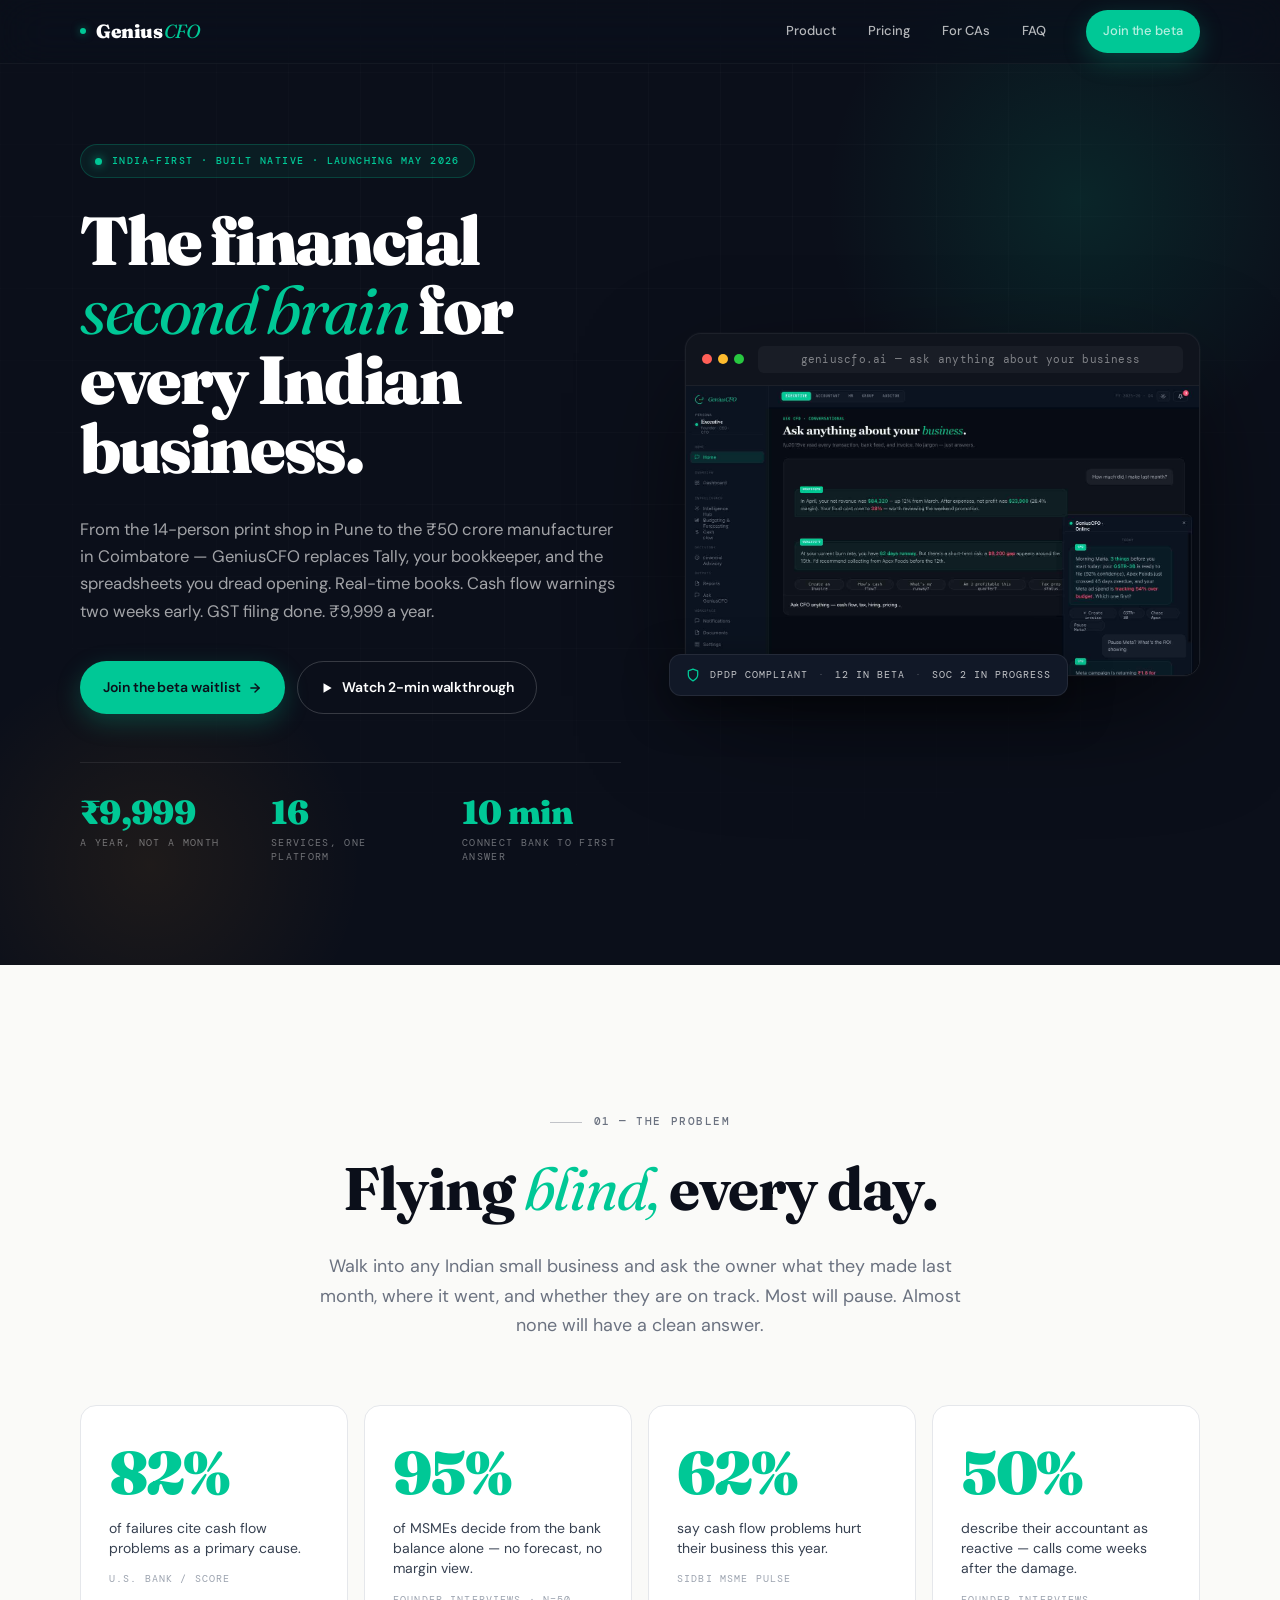
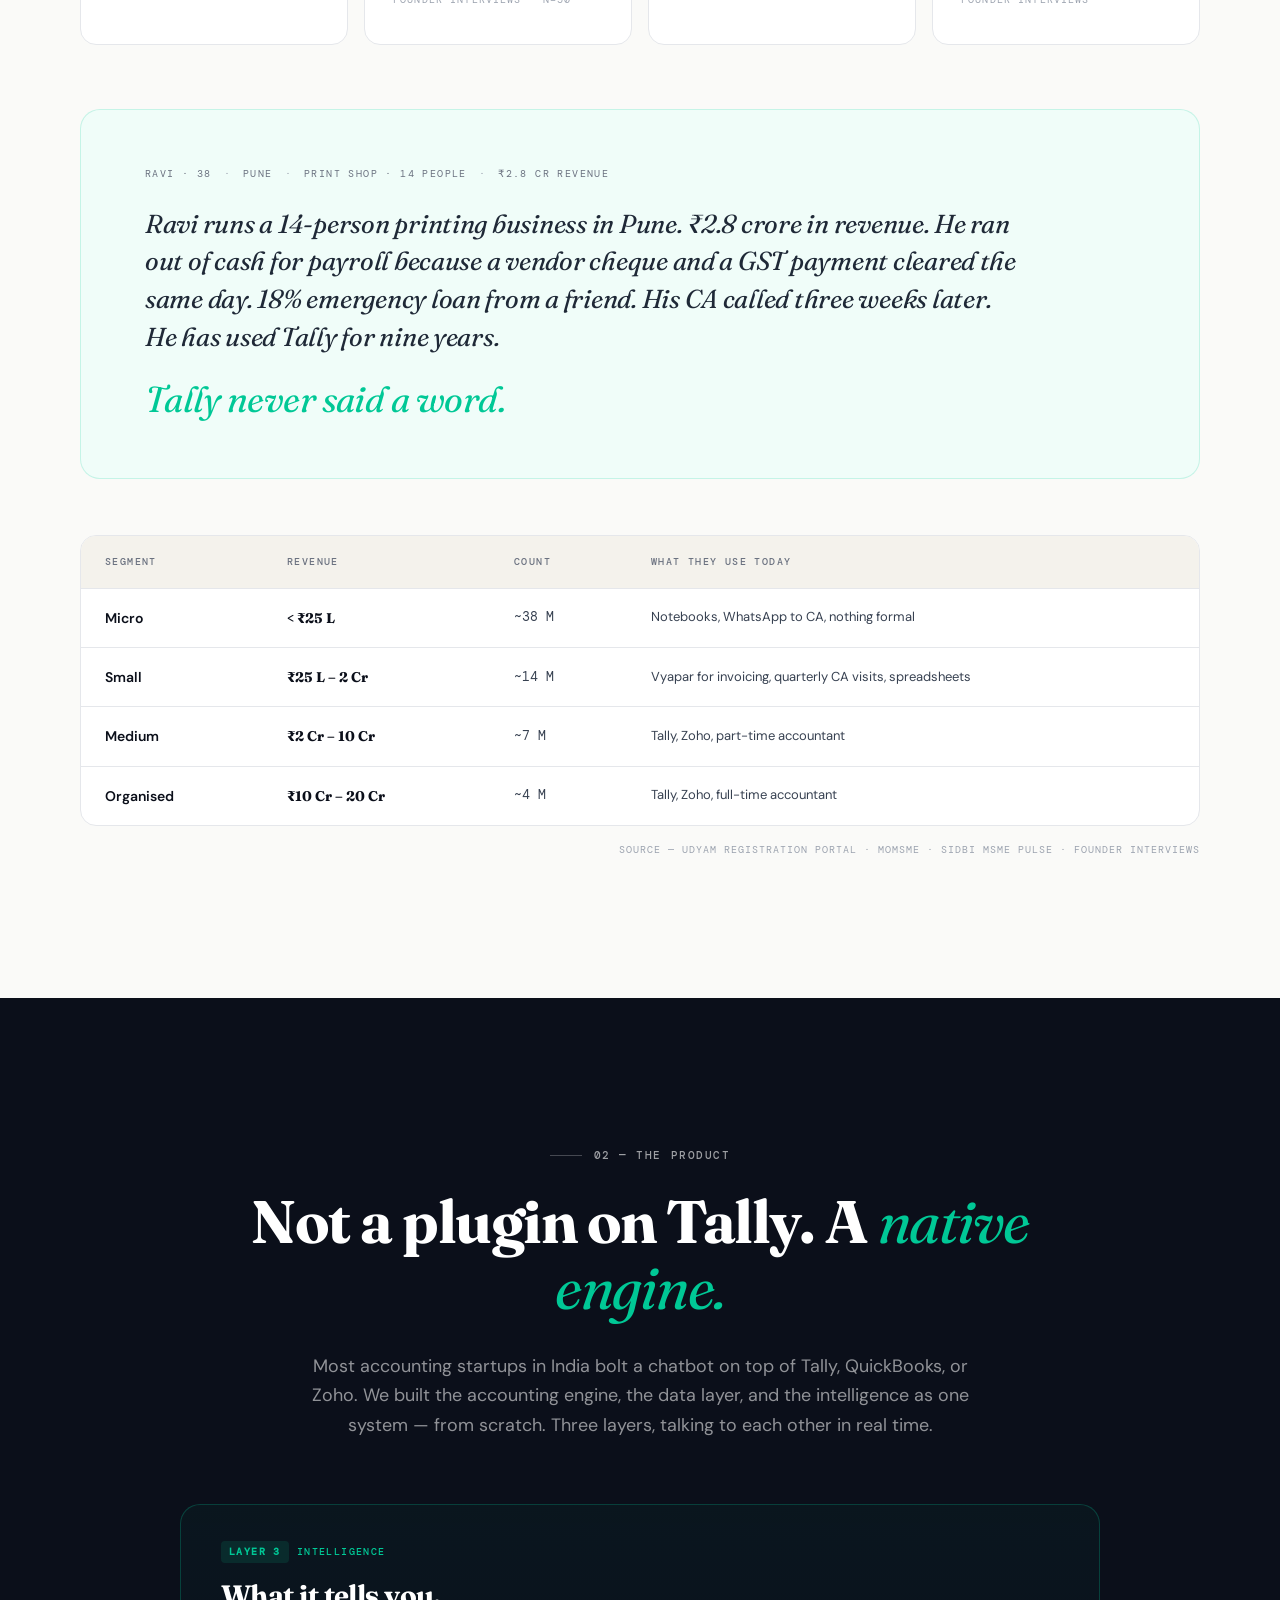
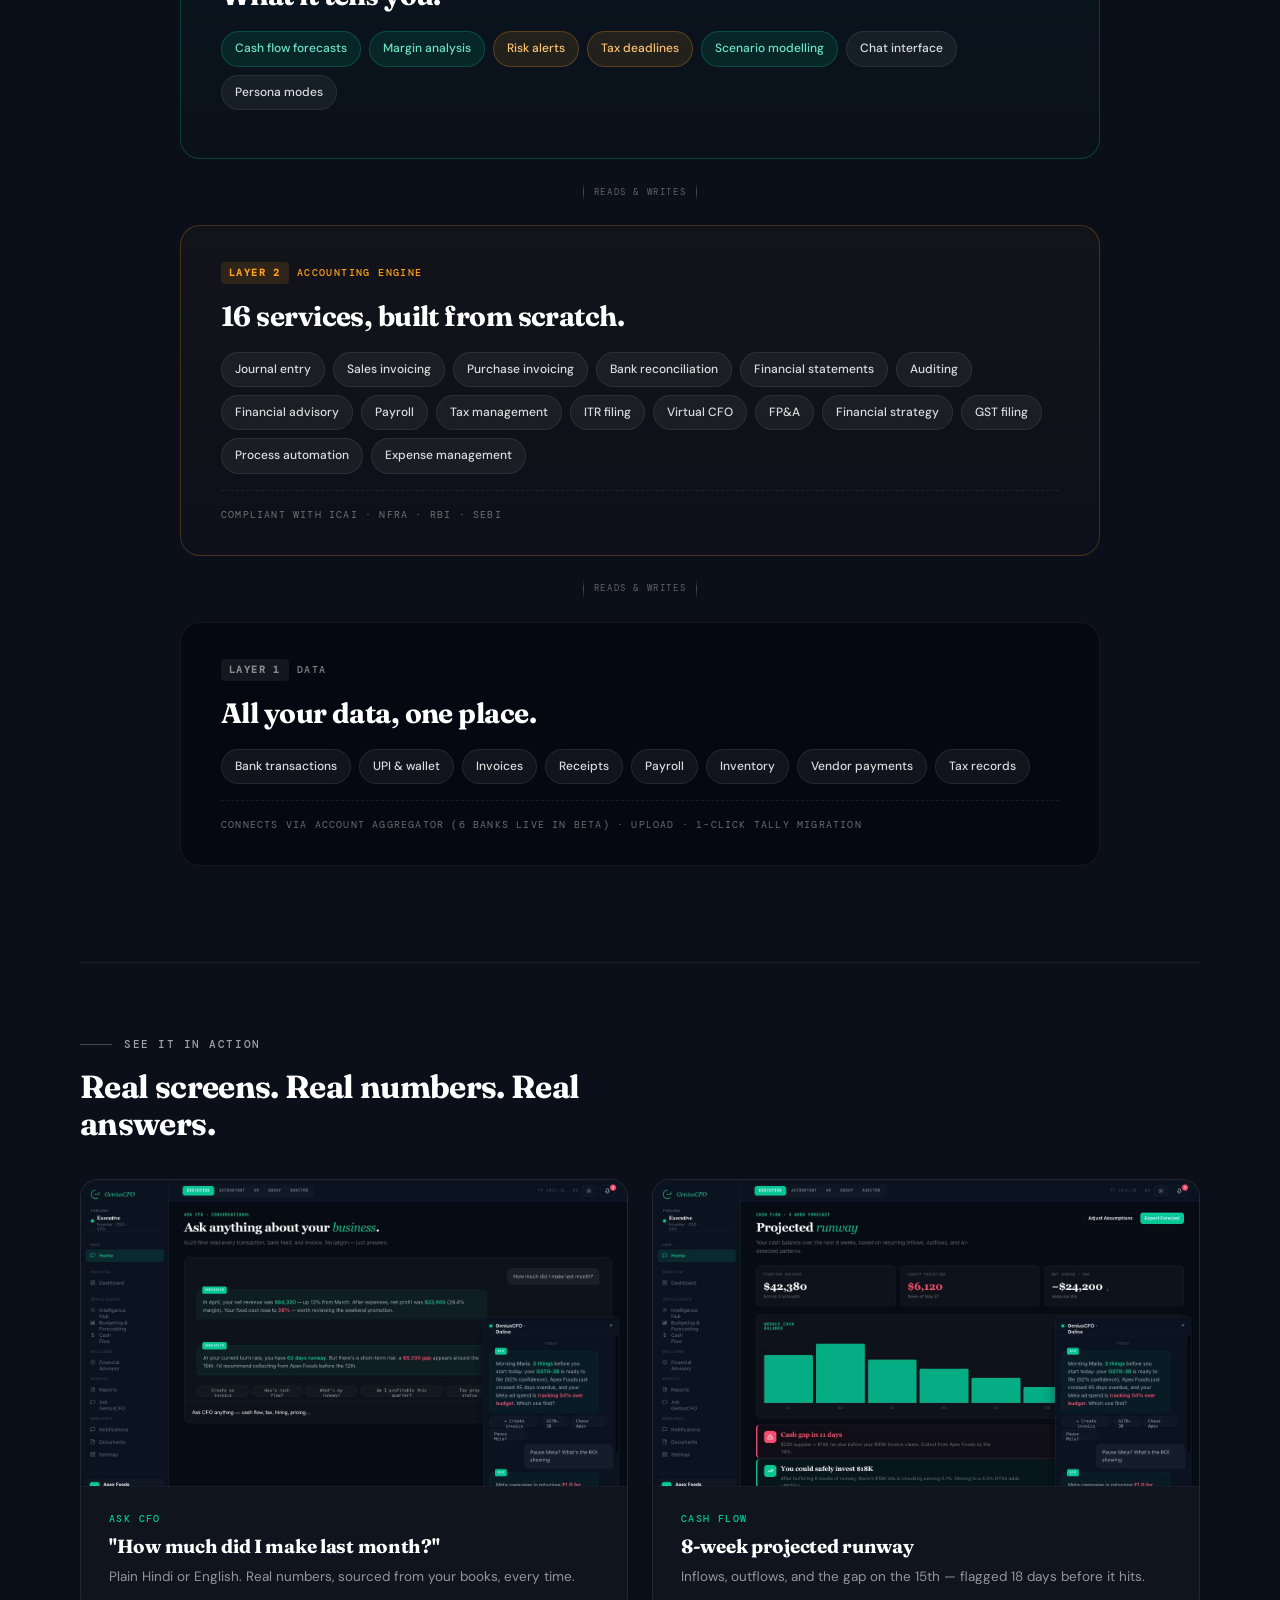
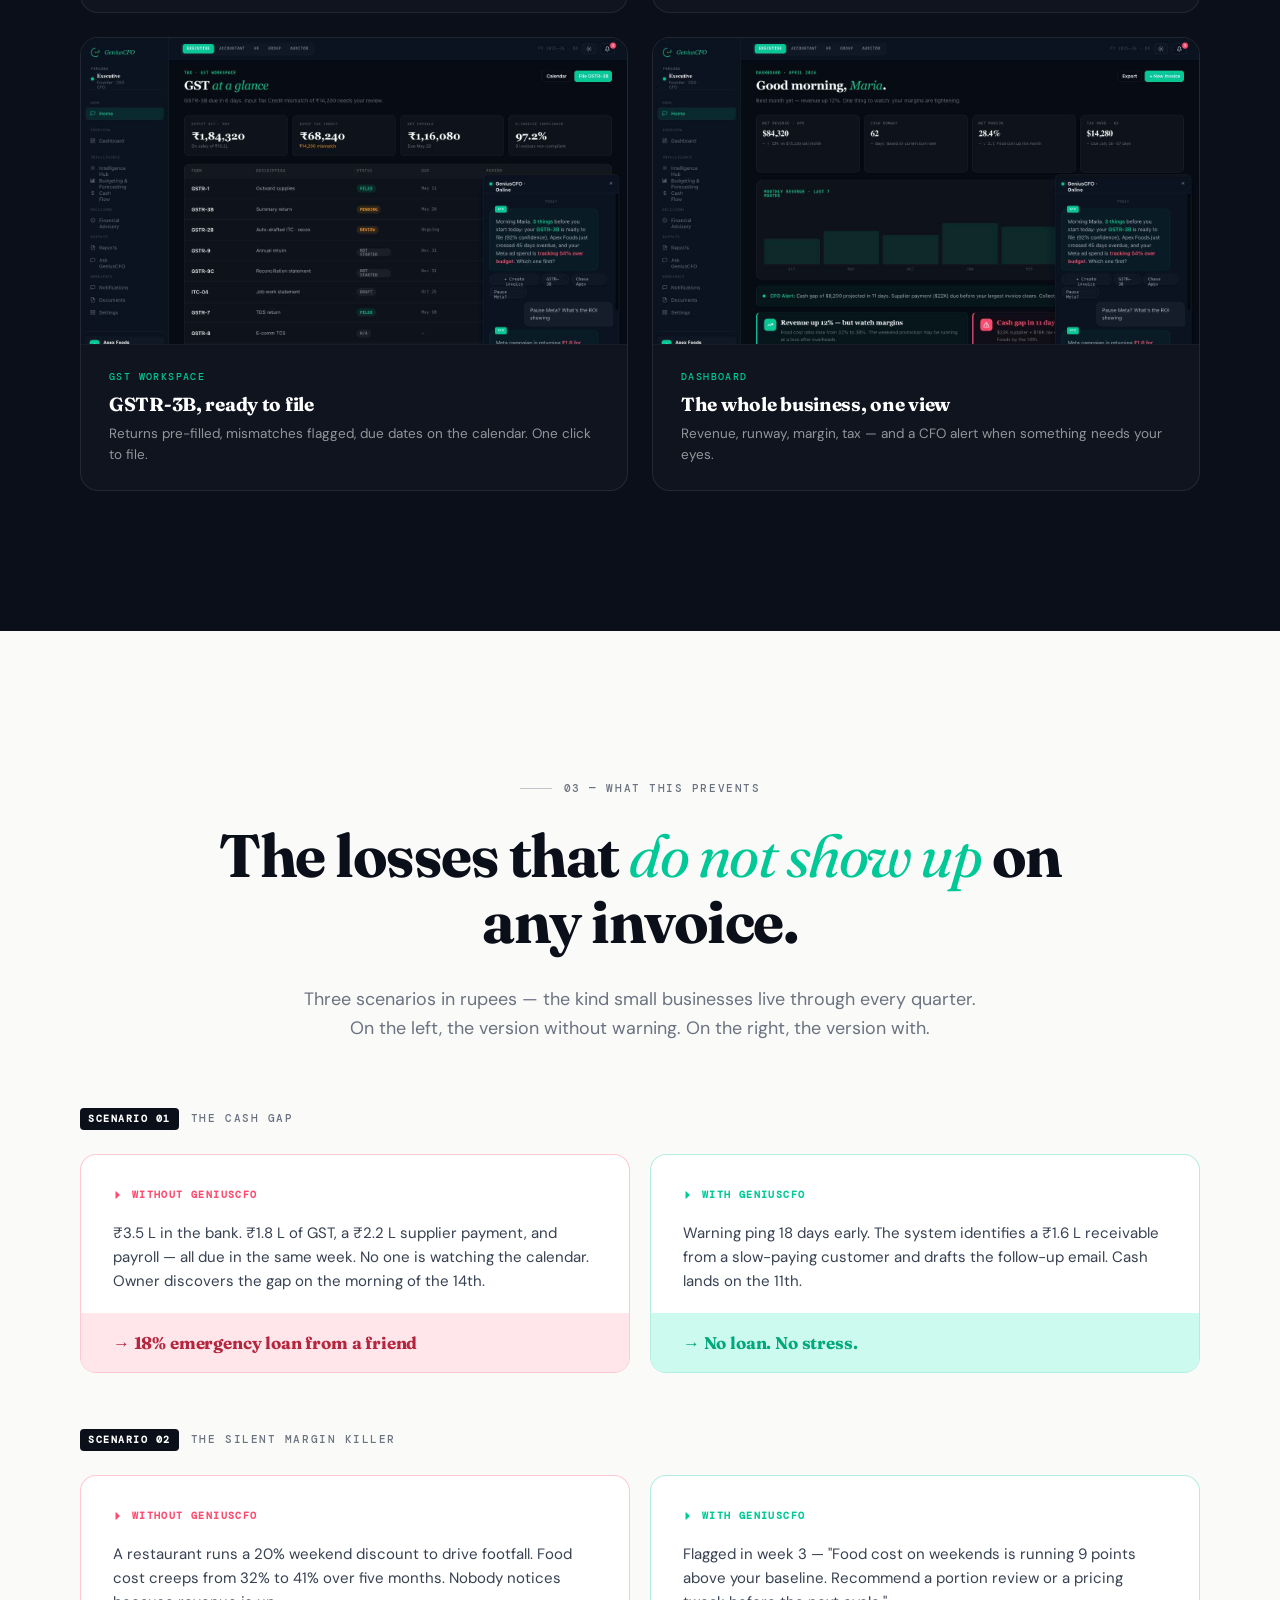
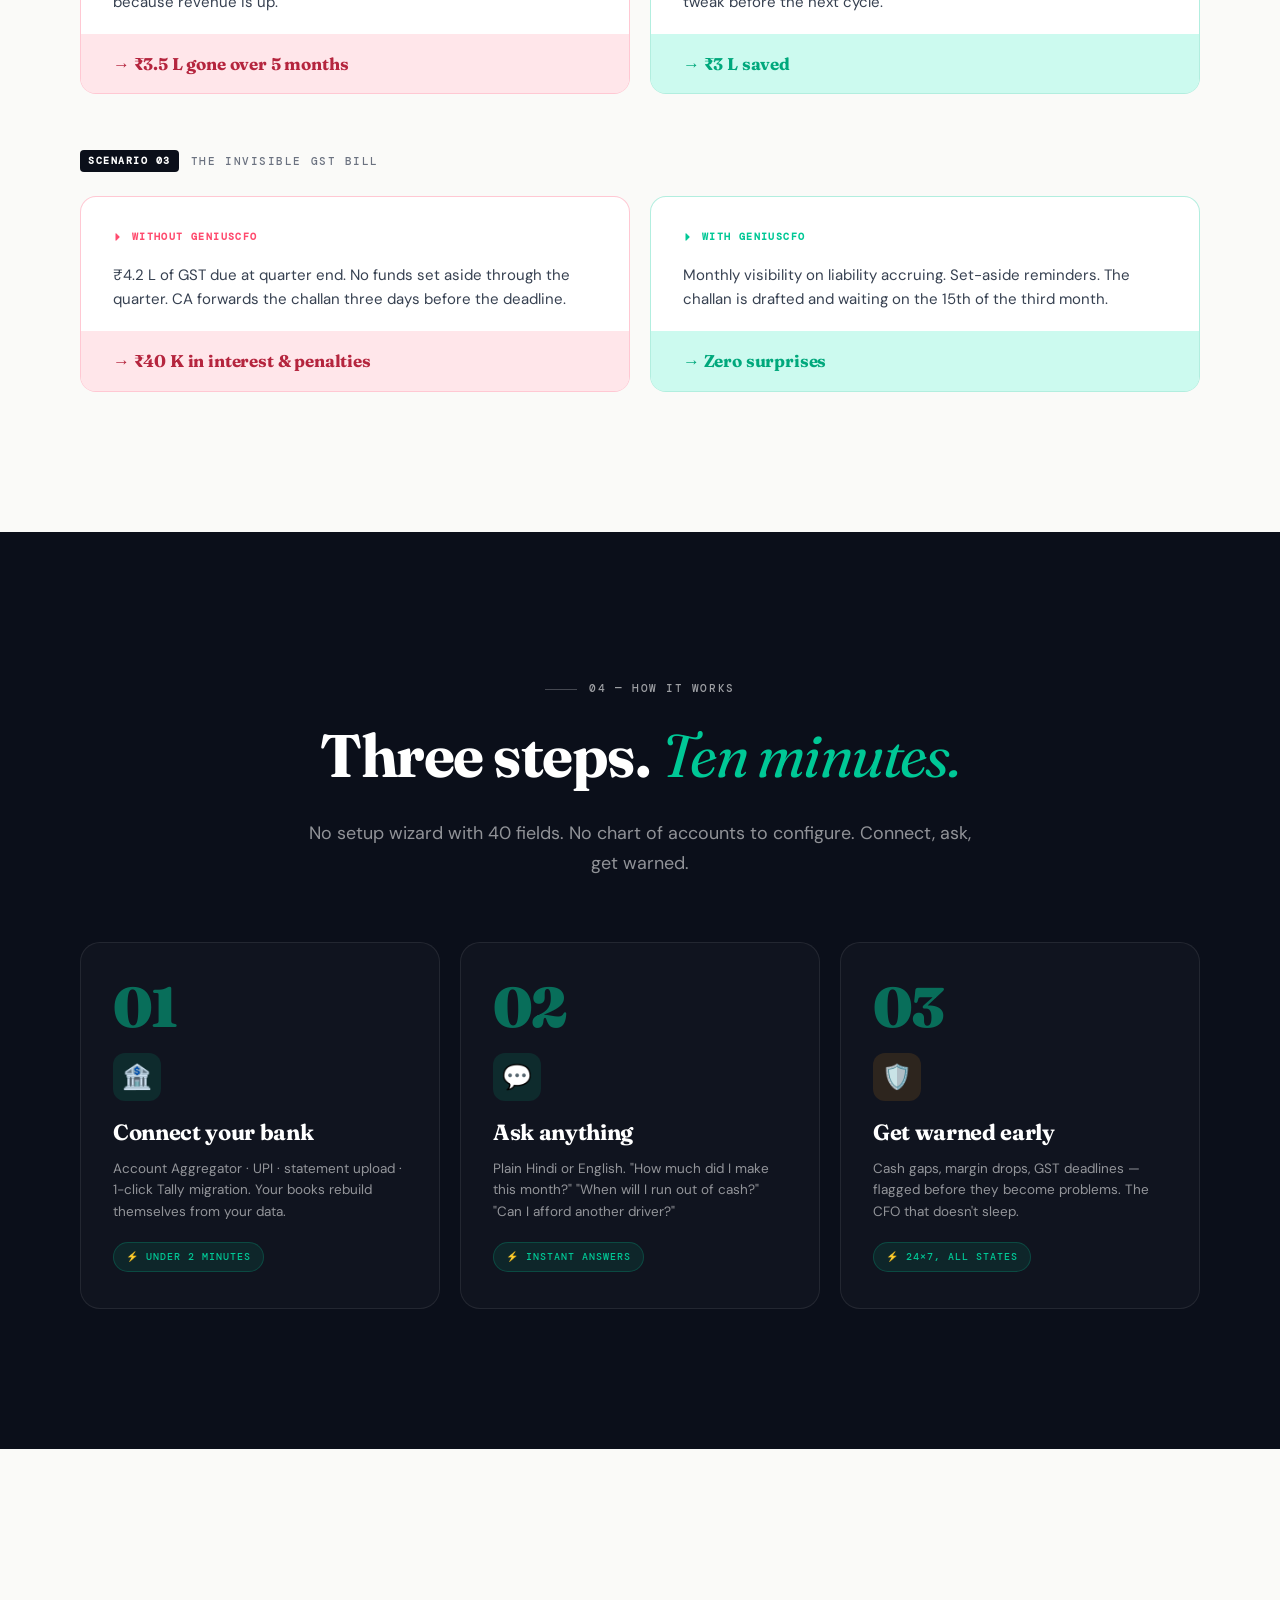
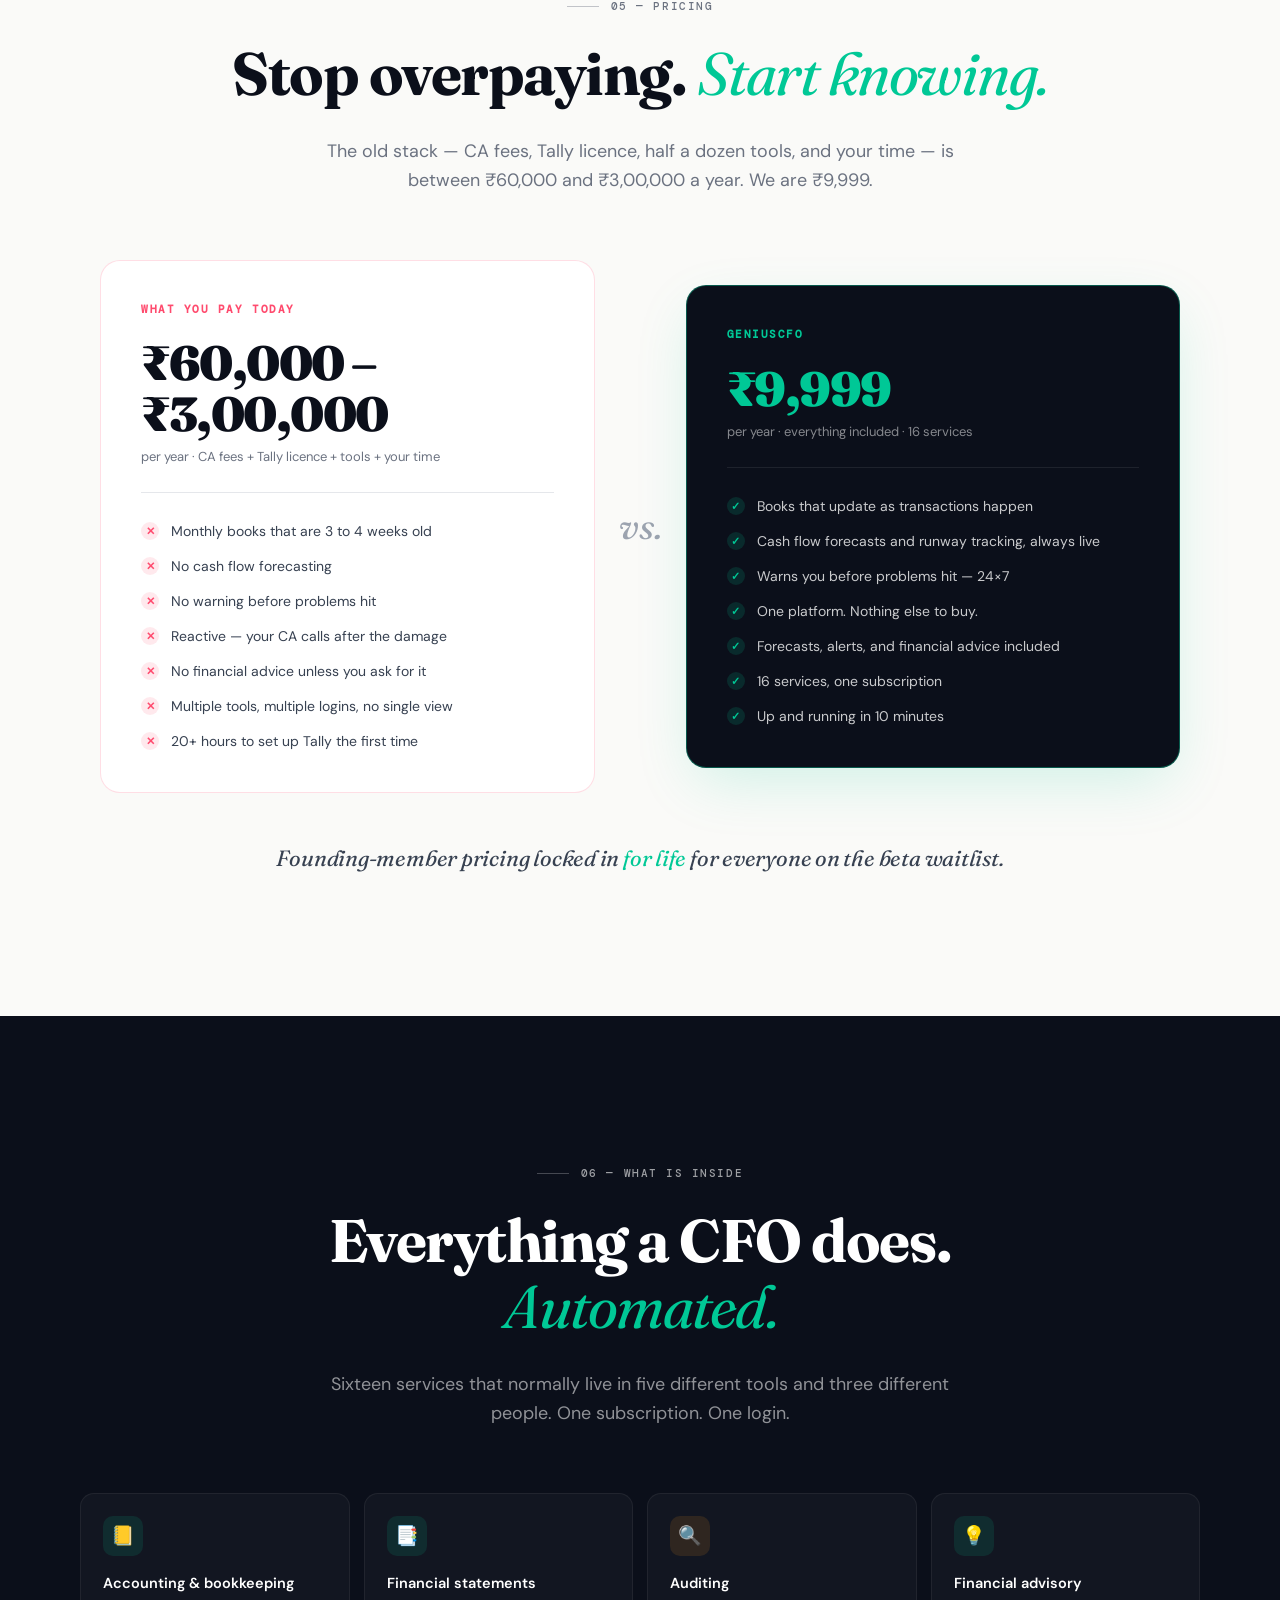
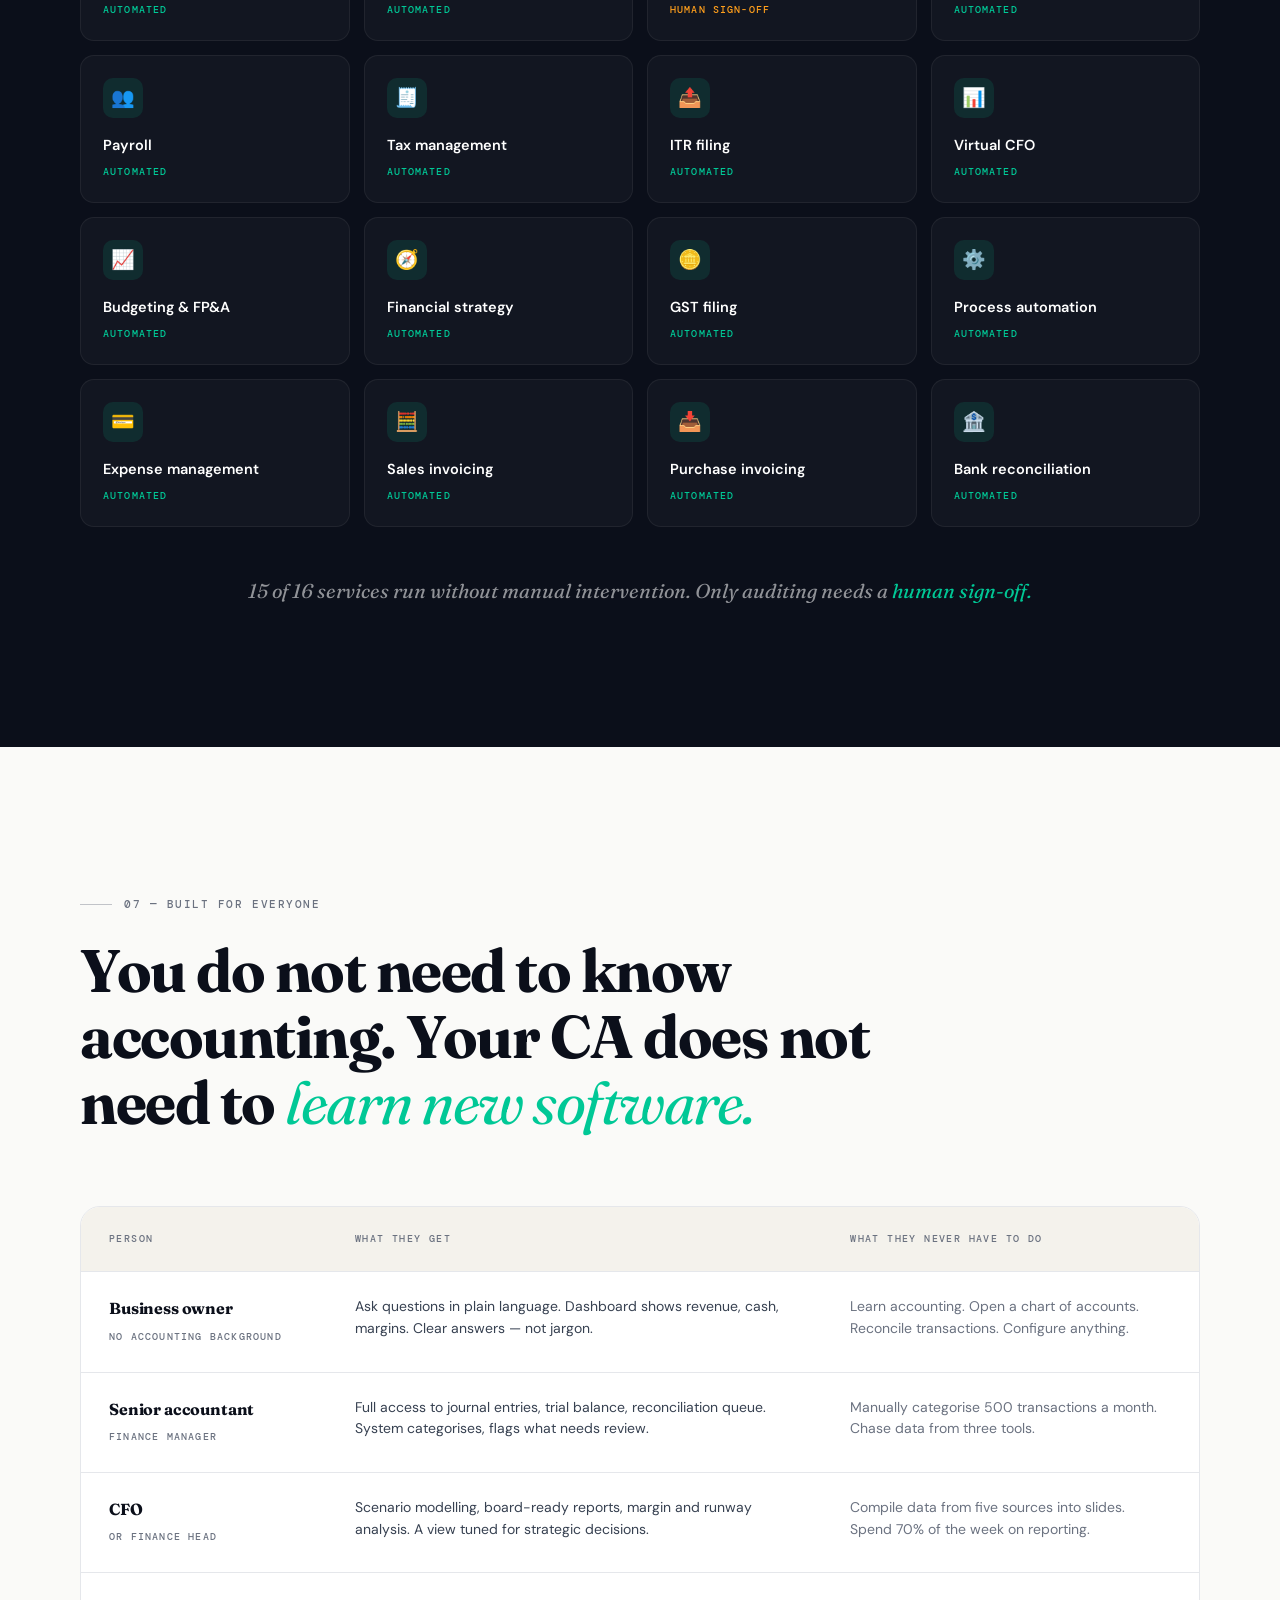
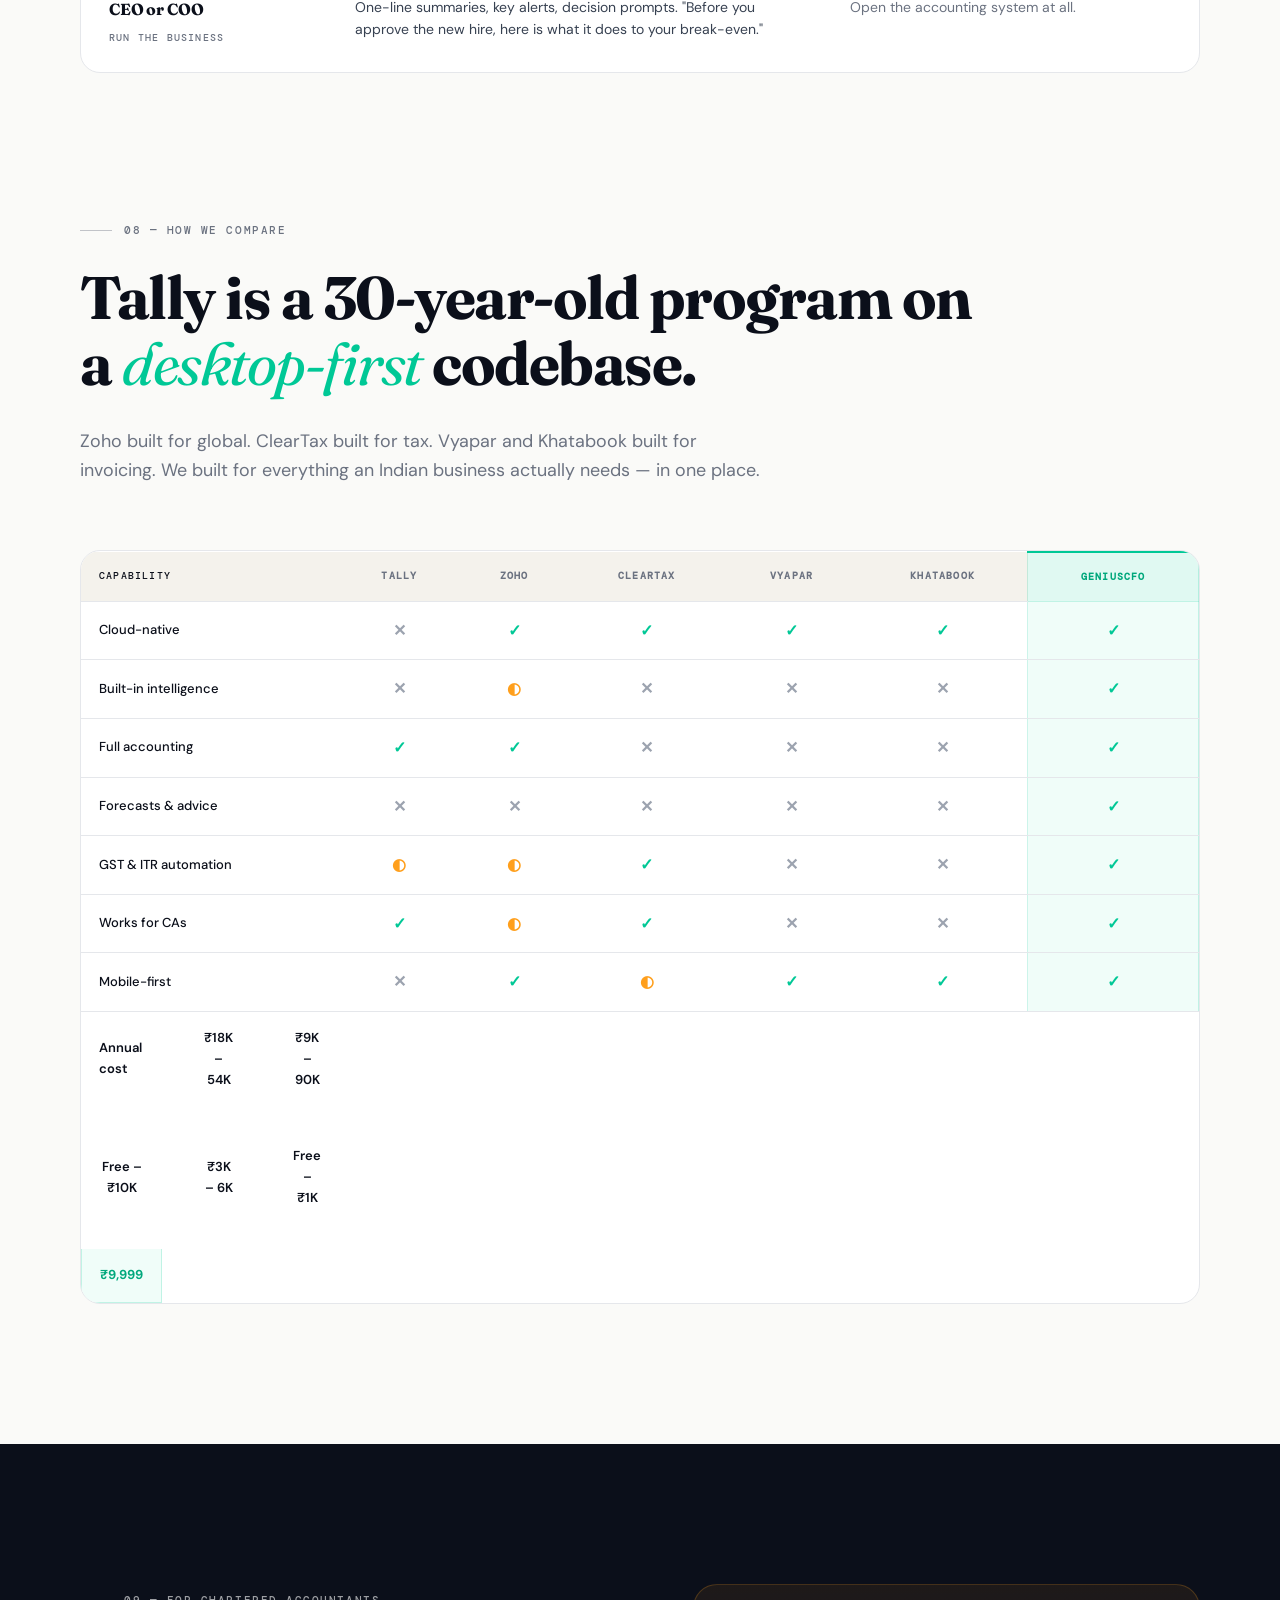
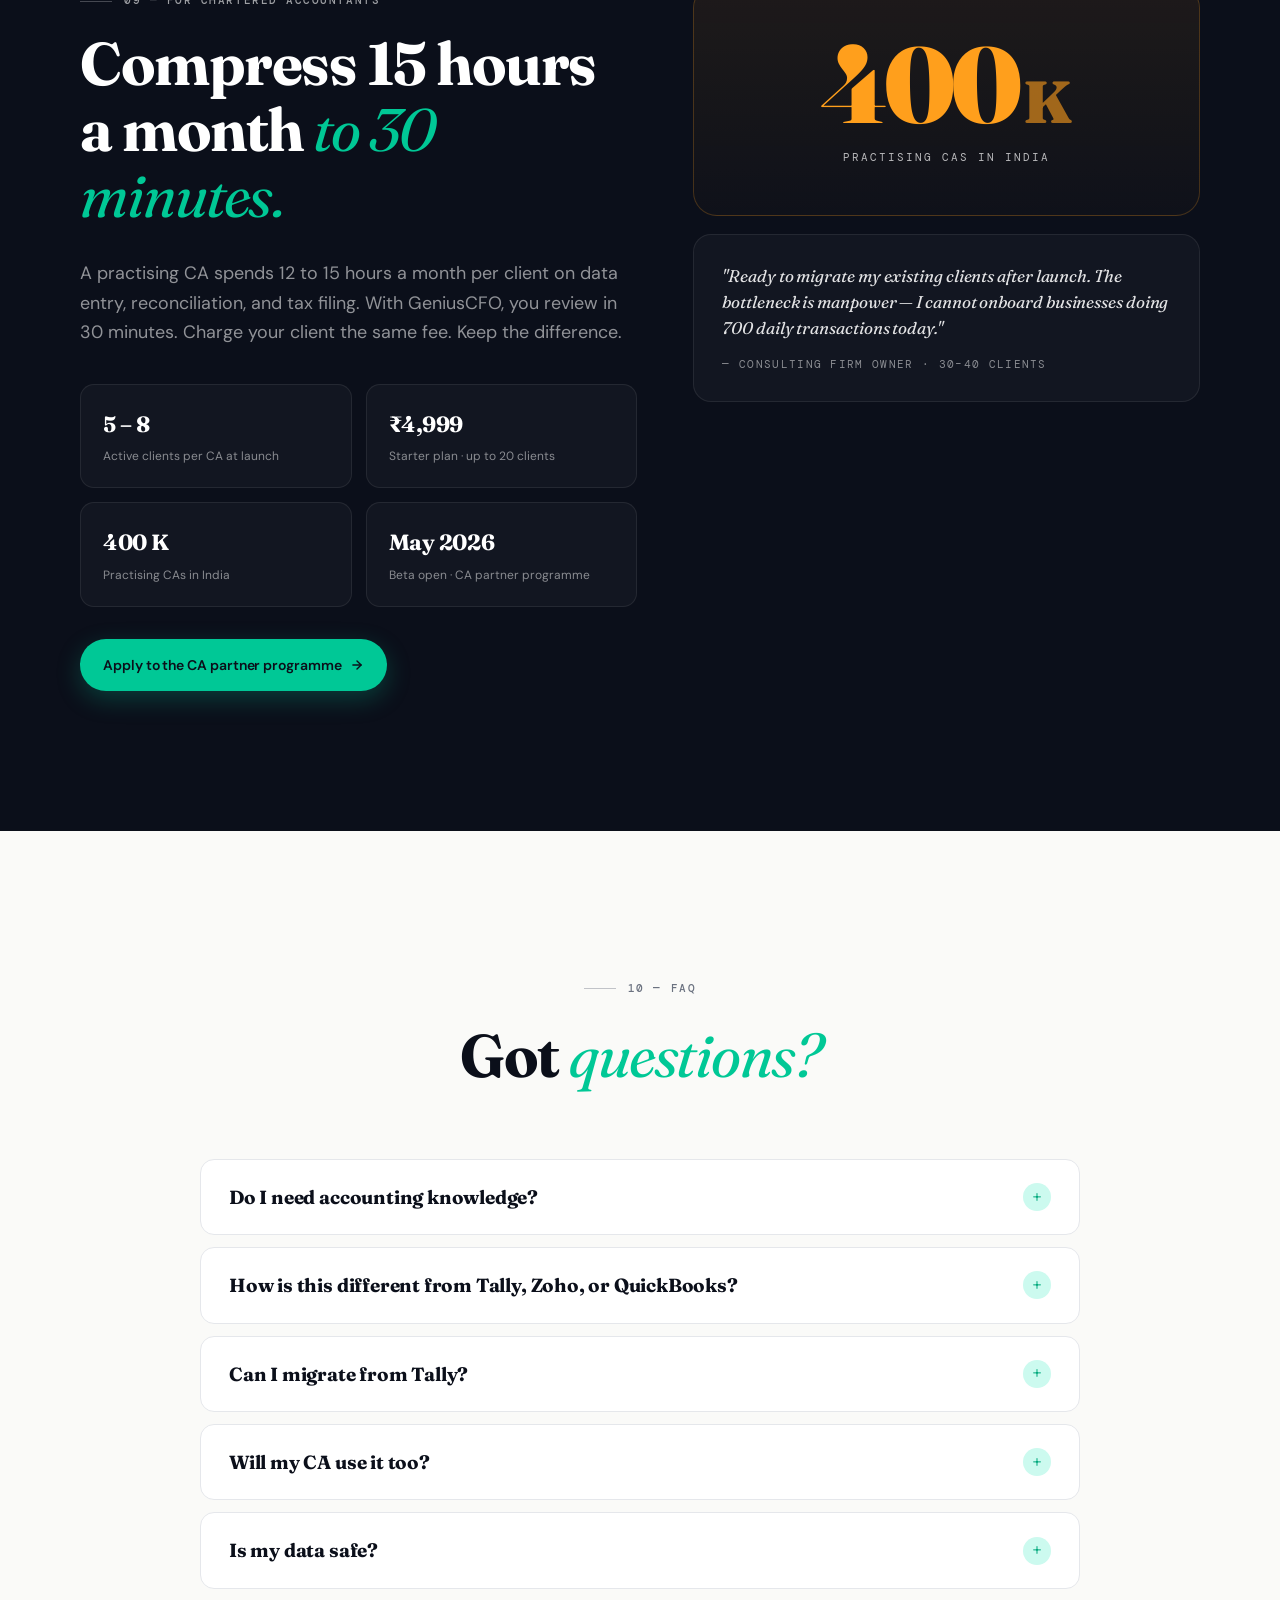
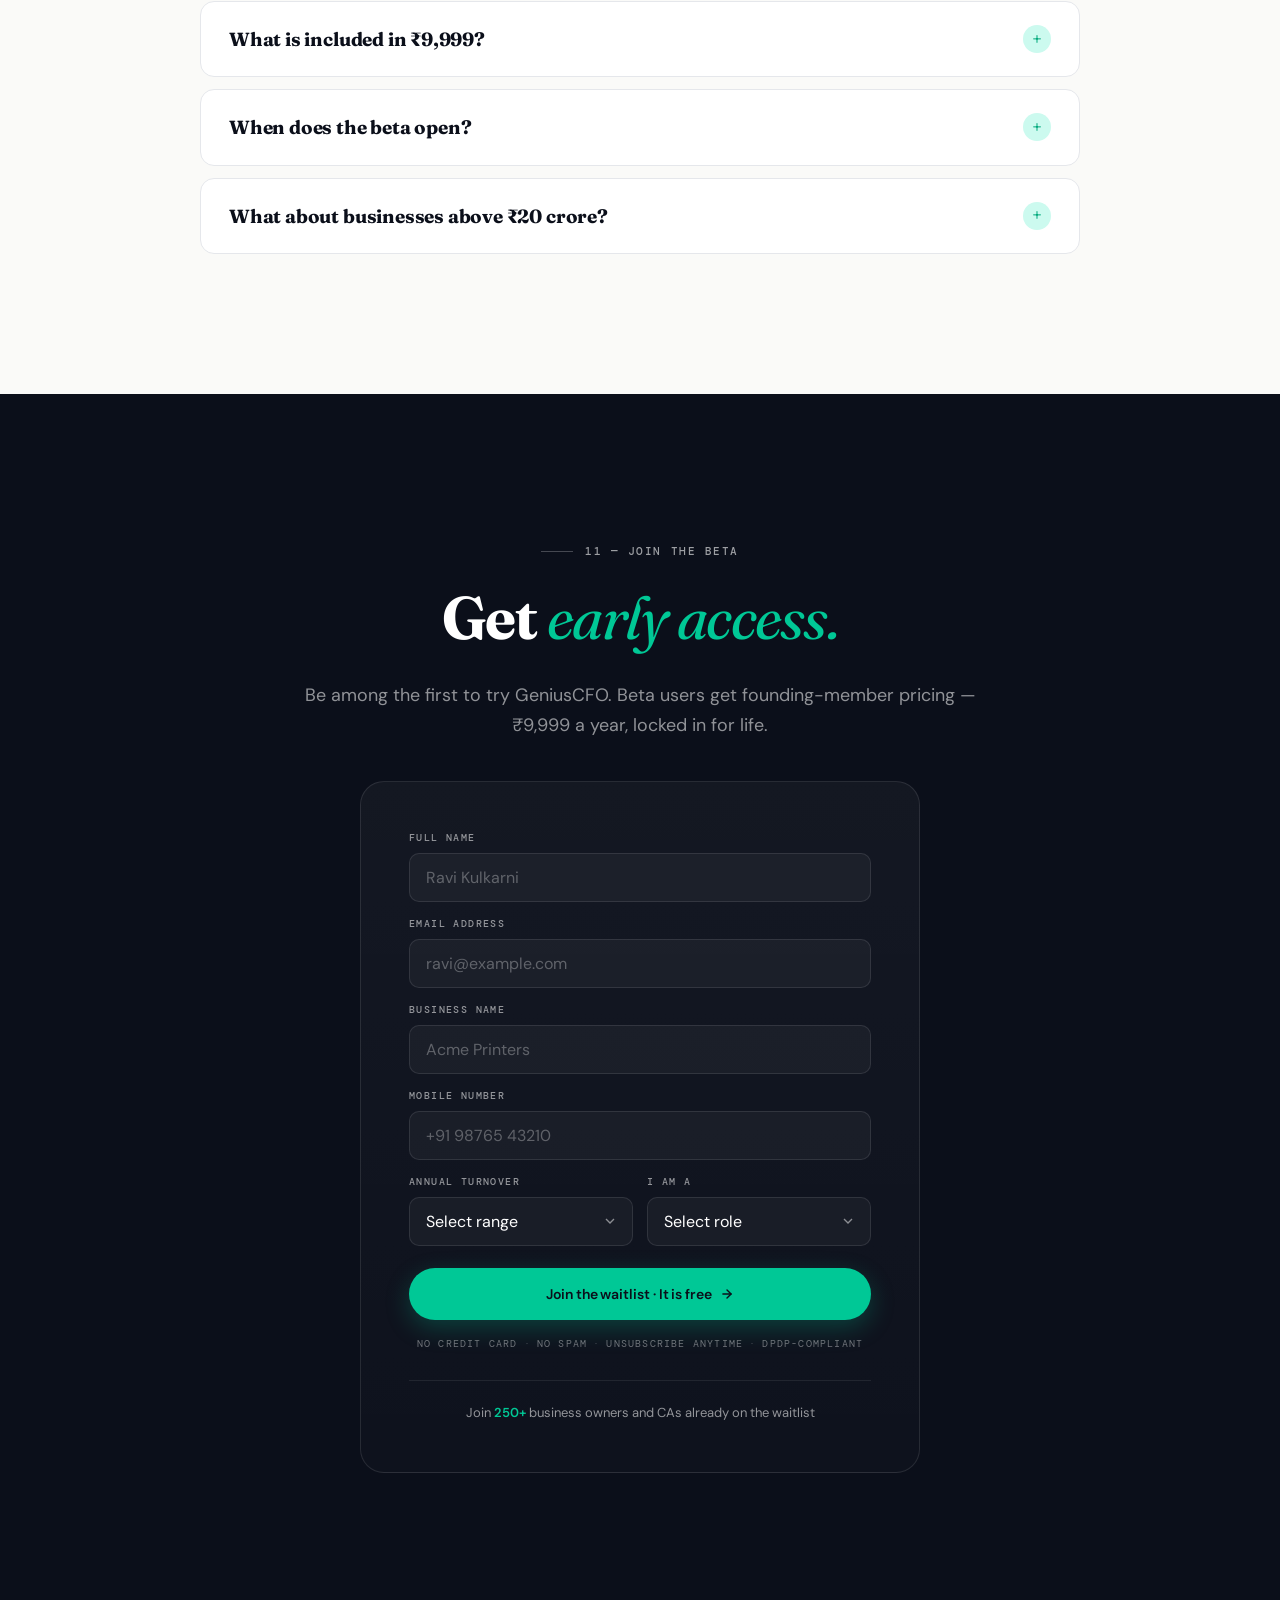
==== commit c7ed1781: "Mobile and tablet optimisation - Hamburger menu: button + animated drawer + overlay for ≤ 880px - iO" ====
--- a/geniuscfo-landing-standalone.html
+++ b/geniuscfo-landing-standalone.html
@@ -1565,6 +1565,164 @@
   .stat-grid { grid-template-columns: 1fr; }
 }
 
+/* =====================================================
+   MOBILE & TABLET ENHANCEMENTS
+   ===================================================== */
+
+/* ---------- Hamburger button ---------- */
+.nav-hamburger {
+  display: none;
+  flex-direction: column;
+  justify-content: center;
+  gap: 5px;
+  width: 44px;
+  height: 44px;
+  padding: 10px;
+  border-radius: 8px;
+  background: transparent;
+  border: none;
+  cursor: pointer;
+  flex-shrink: 0;
+  transition: background 0.2s;
+}
+.nav-hamburger:hover { background: rgba(255,255,255,0.06); }
+.nav-hamburger span {
+  display: block;
+  width: 22px;
+  height: 2px;
+  background: rgba(255,255,255,0.85);
+  border-radius: 2px;
+  transition: transform 0.25s ease, opacity 0.25s ease;
+}
+.nav-hamburger.open span:nth-child(1) { transform: translateY(7px) rotate(45deg); }
+.nav-hamburger.open span:nth-child(2) { opacity: 0; transform: scaleX(0); }
+.nav-hamburger.open span:nth-child(3) { transform: translateY(-7px) rotate(-45deg); }
+
+/* ---------- Mobile nav overlay ---------- */
+.mobile-nav-overlay {
+  display: none;
+  position: fixed;
+  inset: 0;
+  background: rgba(11,15,26,0.75);
+  backdrop-filter: blur(6px);
+  -webkit-backdrop-filter: blur(6px);
+  z-index: 98;
+}
+.mobile-nav-overlay.open { display: block; }
+
+/* ---------- Mobile nav drawer ---------- */
+.mobile-nav-drawer {
+  position: fixed;
+  top: 64px; left: 0; right: 0;
+  background: var(--ink-90);
+  border-bottom: 1px solid rgba(255,255,255,0.08);
+  z-index: 99;
+  padding: 8px 0 20px;
+  display: flex;
+  flex-direction: column;
+  transform: translateY(-8px);
+  opacity: 0;
+  pointer-events: none;
+  transition: transform 0.25s ease, opacity 0.25s ease;
+  box-shadow: 0 16px 40px rgba(0,0,0,0.4);
+}
+.mobile-nav-drawer.open {
+  transform: translateY(0);
+  opacity: 1;
+  pointer-events: auto;
+}
+.mobile-nav-drawer a:not(.btn) {
+  font-size: 15px;
+  font-weight: 500;
+  color: rgba(255,255,255,0.8);
+  padding: 14px var(--pad-x);
+  display: block;
+  border-bottom: 1px solid rgba(255,255,255,0.05);
+  transition: color 0.2s, background 0.2s;
+}
+.mobile-nav-drawer a:not(.btn):hover { color: var(--white); background: rgba(255,255,255,0.04); }
+.mobile-nav-drawer .btn {
+  margin: 16px var(--pad-x) 0;
+  width: calc(100% - 2 * var(--pad-x));
+  justify-content: center;
+}
+
+@media (max-width: 880px) {
+  .nav-hamburger { display: flex; }
+  .nav-links a:not(.nav-cta) { display: none; }
+}
+@media (max-width: 480px) {
+  .nav-cta { display: none; }
+}
+
+/* ---------- Touch target fixes ---------- */
+.btn { min-height: 44px; }
+.btn-sm { min-height: 40px; padding: 10px 16px; }
+.modal-close { width: 40px; height: 40px; min-width: 40px; min-height: 40px; }
+.faq-q { min-height: 44px; }
+
+/* ---------- iOS input zoom fix (font-size must be ≥ 16px) ---------- */
+.form-row input,
+.form-row select {
+  font-size: 16px;
+}
+
+/* ---------- Table horizontal scroll on mobile ---------- */
+@media (max-width: 768px) {
+  .msme-table-wrap,
+  .persona-table-wrap {
+    overflow-x: auto;
+    -webkit-overflow-scrolling: touch;
+  }
+  .msme-table  { min-width: 520px; }
+  .persona-table { min-width: 580px; }
+}
+
+/* ---------- Tablet polish (768px – 1100px) ---------- */
+@media (max-width: 1024px) {
+  .service-grid { grid-template-columns: repeat(3, 1fr); }
+  .gallery-grid { grid-template-columns: repeat(2, 1fr); }
+}
+
+/* ---------- Mobile polish (≤ 640px) ---------- */
+@media (max-width: 640px) {
+  /* Hero */
+  .hero-eyebrow-pill { font-size: 9px; padding: 7px 12px; gap: 8px; }
+  .hero-ctas { flex-direction: column; }
+  .hero-ctas .btn { width: 100%; justify-content: center; }
+
+  /* Layers */
+  .layer-card { padding: 24px 20px; }
+  .layers-wrap { gap: 12px; }
+
+  /* Pricing */
+  .price-card { padding: 28px 24px; }
+
+  /* CA section */
+  .ca-stats-grid { grid-template-columns: 1fr; }
+  .ca-headline-card { padding: 36px 28px; }
+
+  /* Services */
+  .service-grid { grid-template-columns: 1fr 1fr; }
+
+  /* Waitlist */
+  .waitlist-card { padding: 32px 20px; }
+
+  /* Gallery */
+  .gallery-grid { grid-template-columns: 1fr; }
+}
+
+/* ---------- Small phone polish (≤ 375px) ---------- */
+@media (max-width: 375px) {
+  .hero h1 { font-size: 32px; }
+  .hero-ctas .btn { font-size: 13px; }
+  .service-grid { grid-template-columns: 1fr; }
+  .step-card { padding: 28px 20px; }
+  .scen-card { padding: 24px 20px; }
+  .scen-outcome { margin: 16px -20px -24px; padding: 14px 20px; border-radius: 0 0 12px 12px; }
+  .stat-card { padding: 28px 20px; }
+}
+
 </style>
 </head>
 <body>
@@ -1584,8 +1742,19 @@
       <a href="#faq">FAQ</a>
       <a href="#waitlist" class="btn btn-primary btn-sm nav-cta">Join the beta</a>
     </nav>
+    <button class="nav-hamburger" id="nav-hamburger" aria-label="Open menu" aria-expanded="false">
+      <span></span><span></span><span></span>
+    </button>
   </div>
 </header>
+<div class="mobile-nav-overlay" id="mobile-nav-overlay"></div>
+<nav class="mobile-nav-drawer" id="mobile-nav-drawer" aria-hidden="true">
+  <a href="#product">Product</a>
+  <a href="#pricing">Pricing</a>
+  <a href="#cas">For CAs</a>
+  <a href="#faq">FAQ</a>
+  <a href="#waitlist" class="btn btn-primary">Join the beta</a>
+</nav>
 
 <!-- =================== HERO =================== -->
 <section class="hero" id="top" data-screen-label="01 Hero">
@@ -2409,6 +2578,23 @@
     });
   });
 
+  // ---------- Mobile hamburger menu ----------
+  const hamburger   = document.getElementById('nav-hamburger');
+  const mobileDrawer  = document.getElementById('mobile-nav-drawer');
+  const mobileOverlay = document.getElementById('mobile-nav-overlay');
+
+  function setMobileNav(open) {
+    hamburger.classList.toggle('open', open);
+    hamburger.setAttribute('aria-expanded', open);
+    mobileDrawer.classList.toggle('open', open);
+    mobileDrawer.setAttribute('aria-hidden', !open);
+    mobileOverlay.classList.toggle('open', open);
+    document.body.style.overflow = open ? 'hidden' : '';
+  }
+  hamburger.addEventListener('click', () => setMobileNav(!hamburger.classList.contains('open')));
+  mobileOverlay.addEventListener('click', () => setMobileNav(false));
+  mobileDrawer.querySelectorAll('a').forEach((a) => a.addEventListener('click', () => setMobileNav(false)));
+
   // ---------- Nav scroll state ----------
   const nav = document.getElementById('nav');
   function onScroll() {
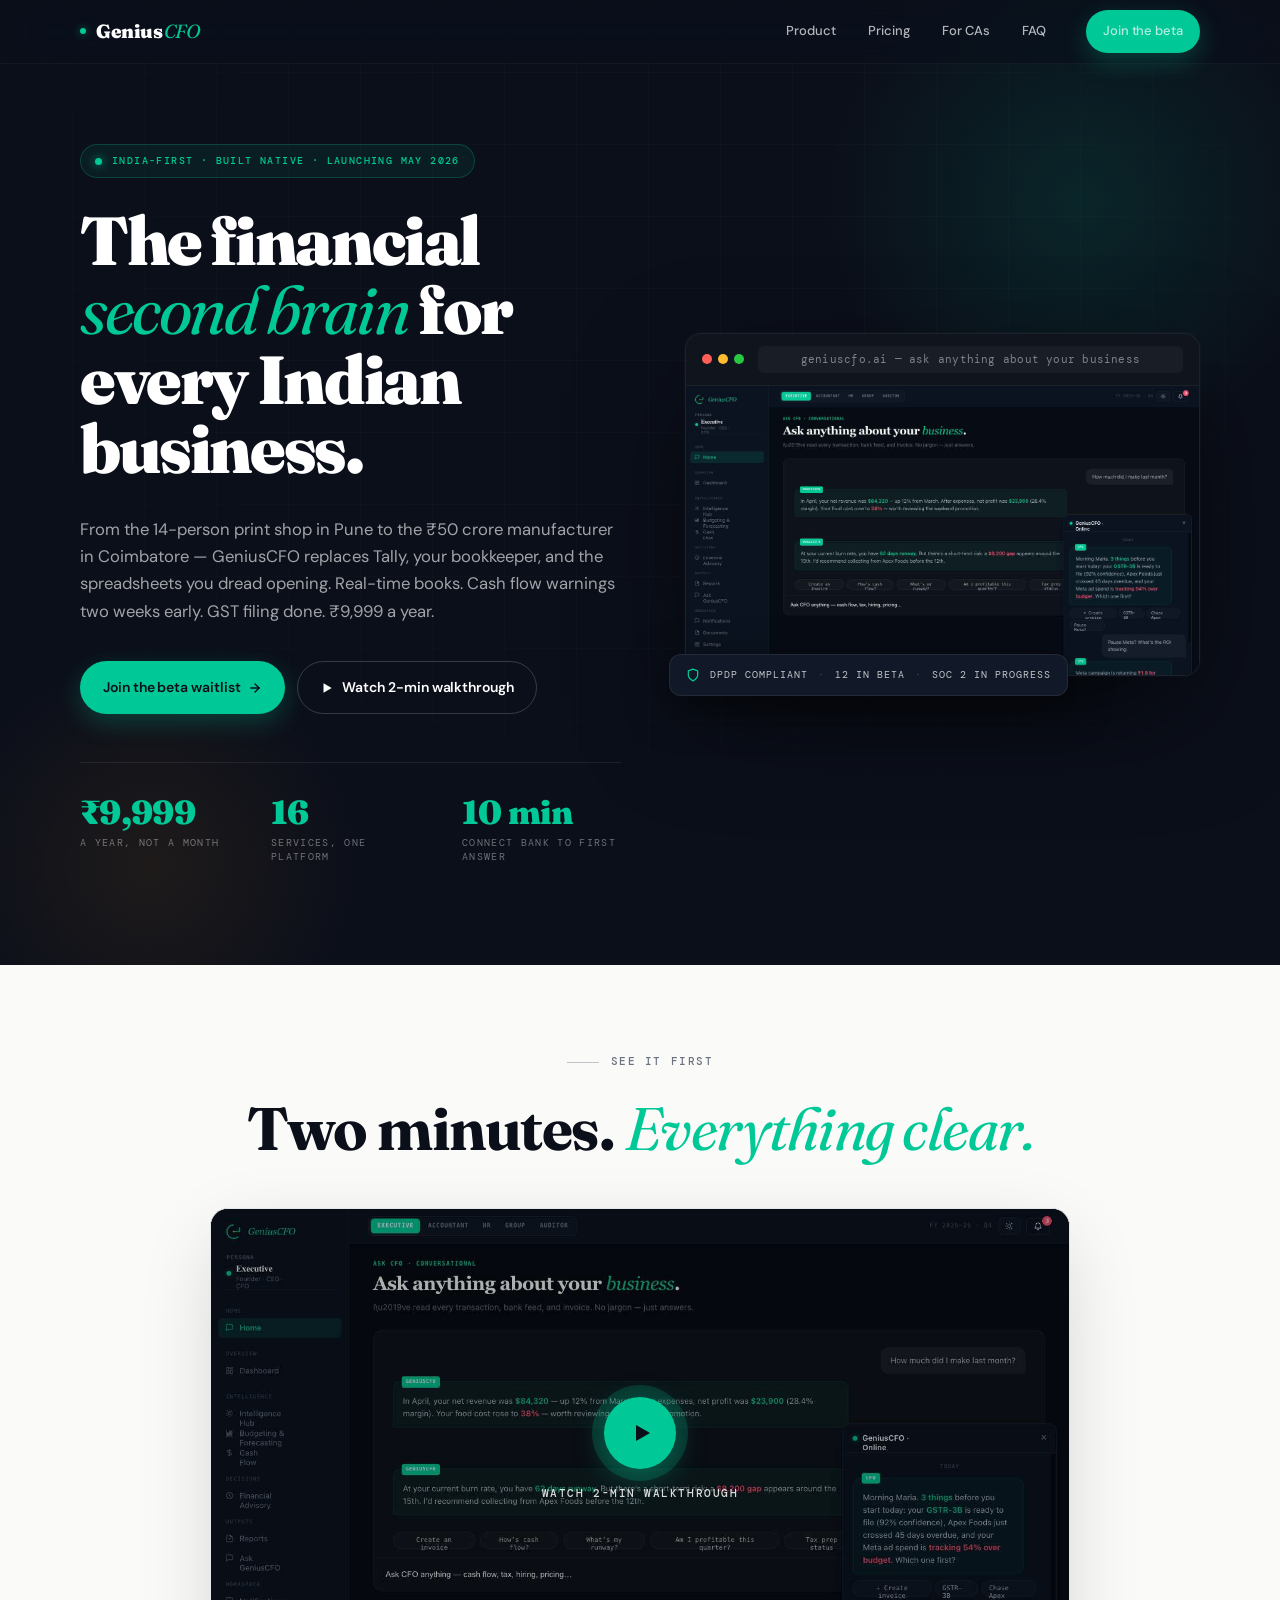
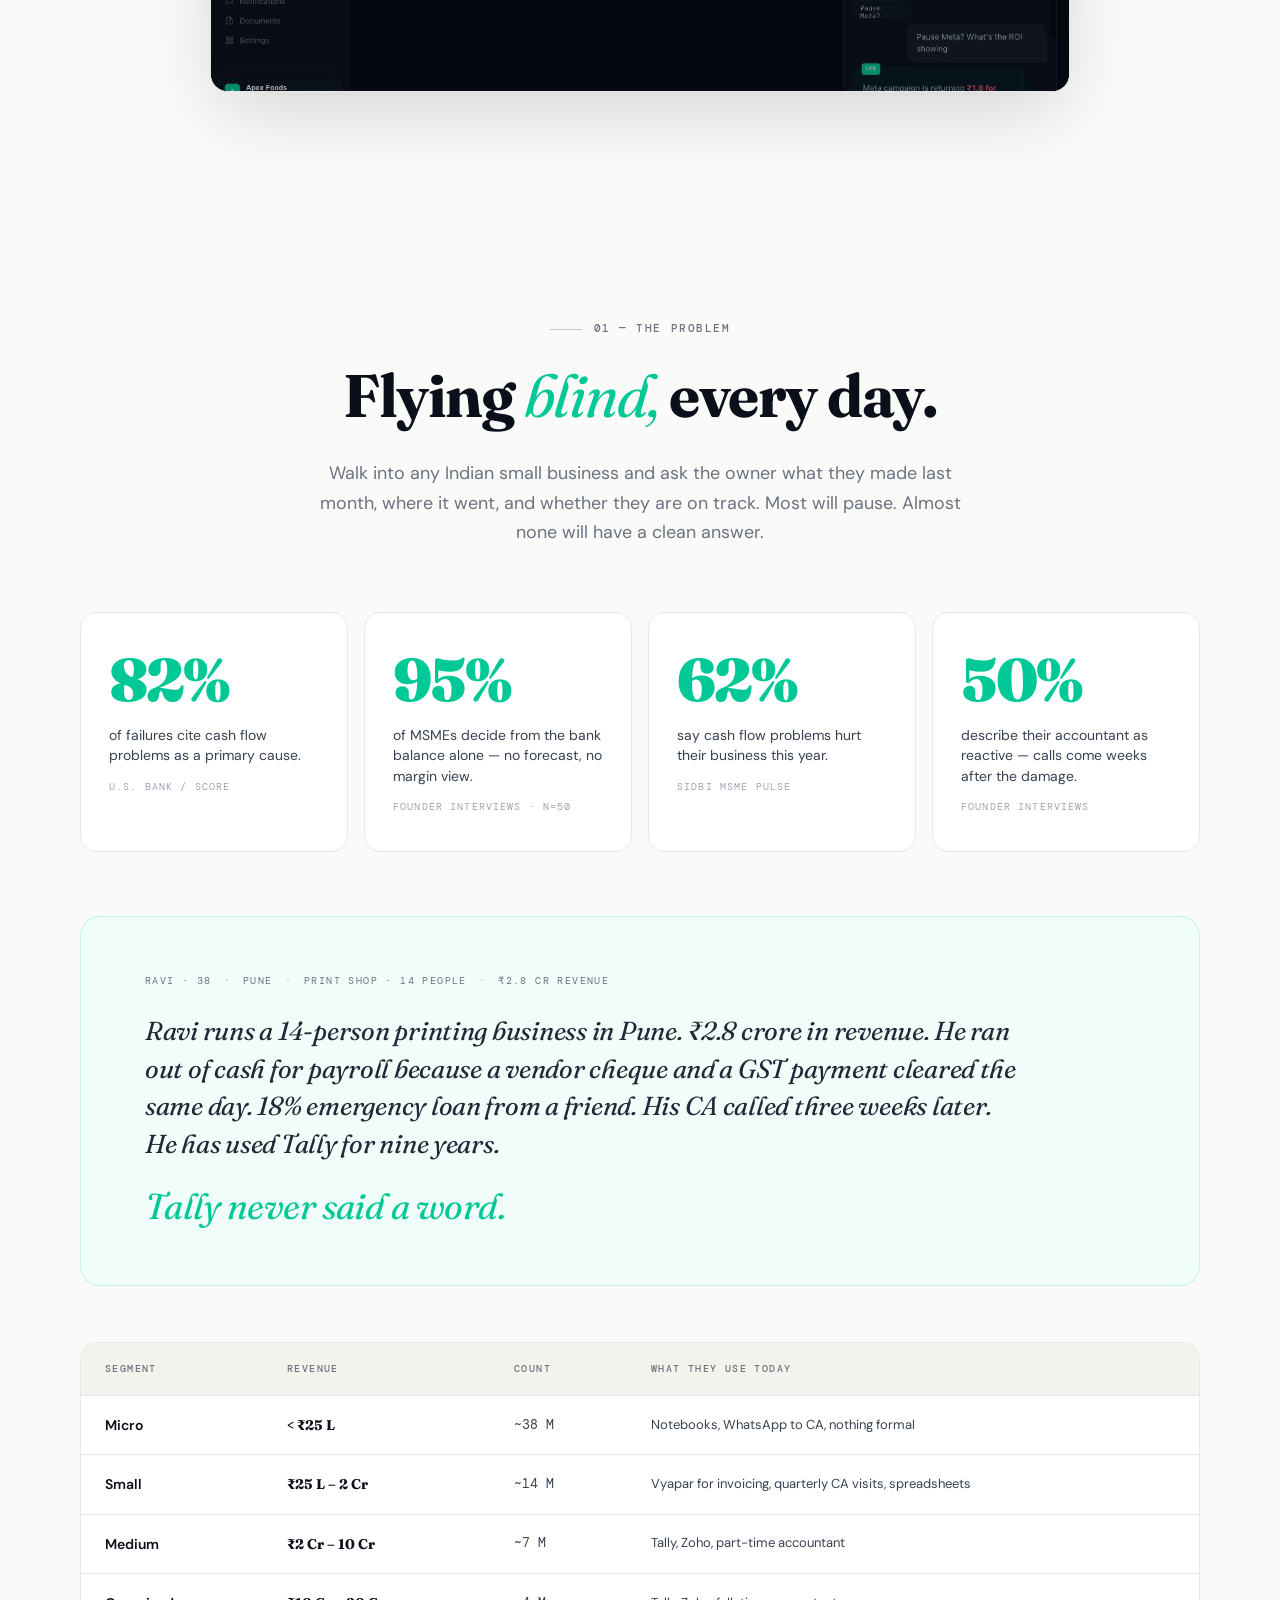
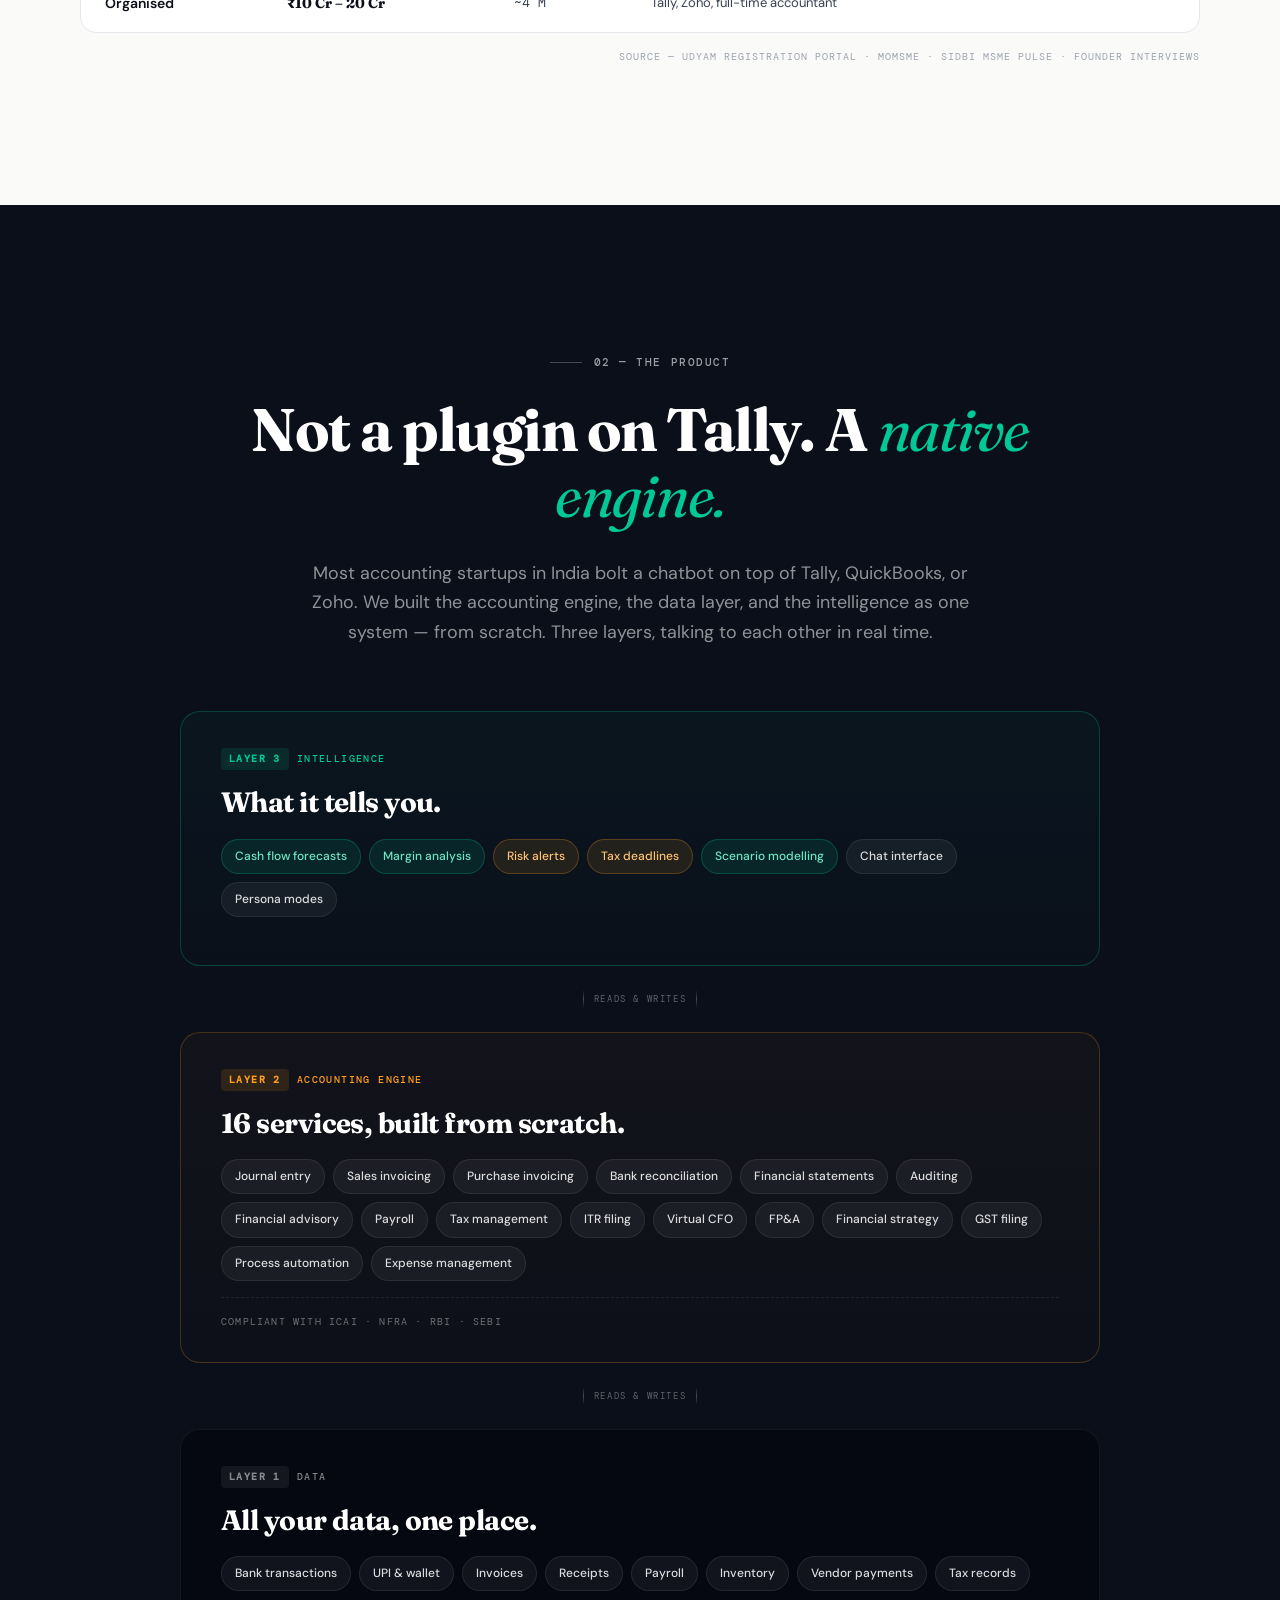
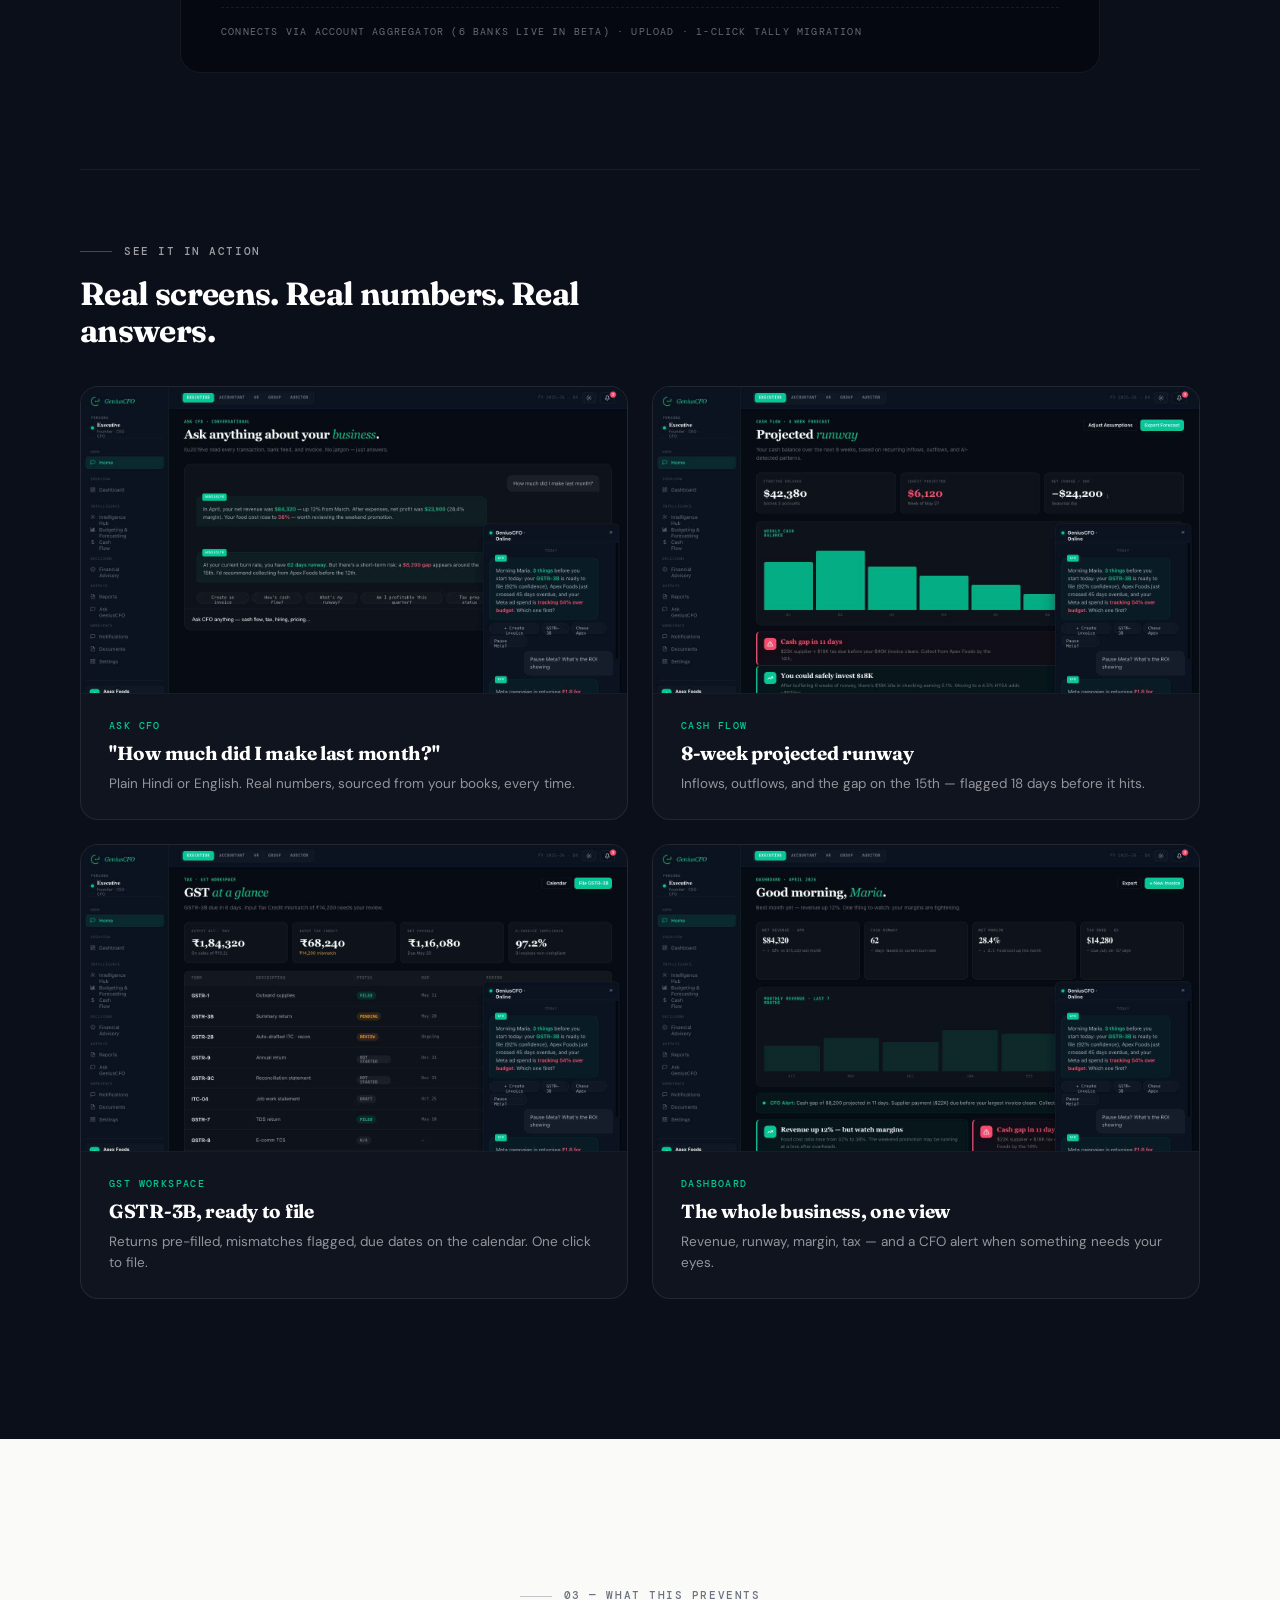
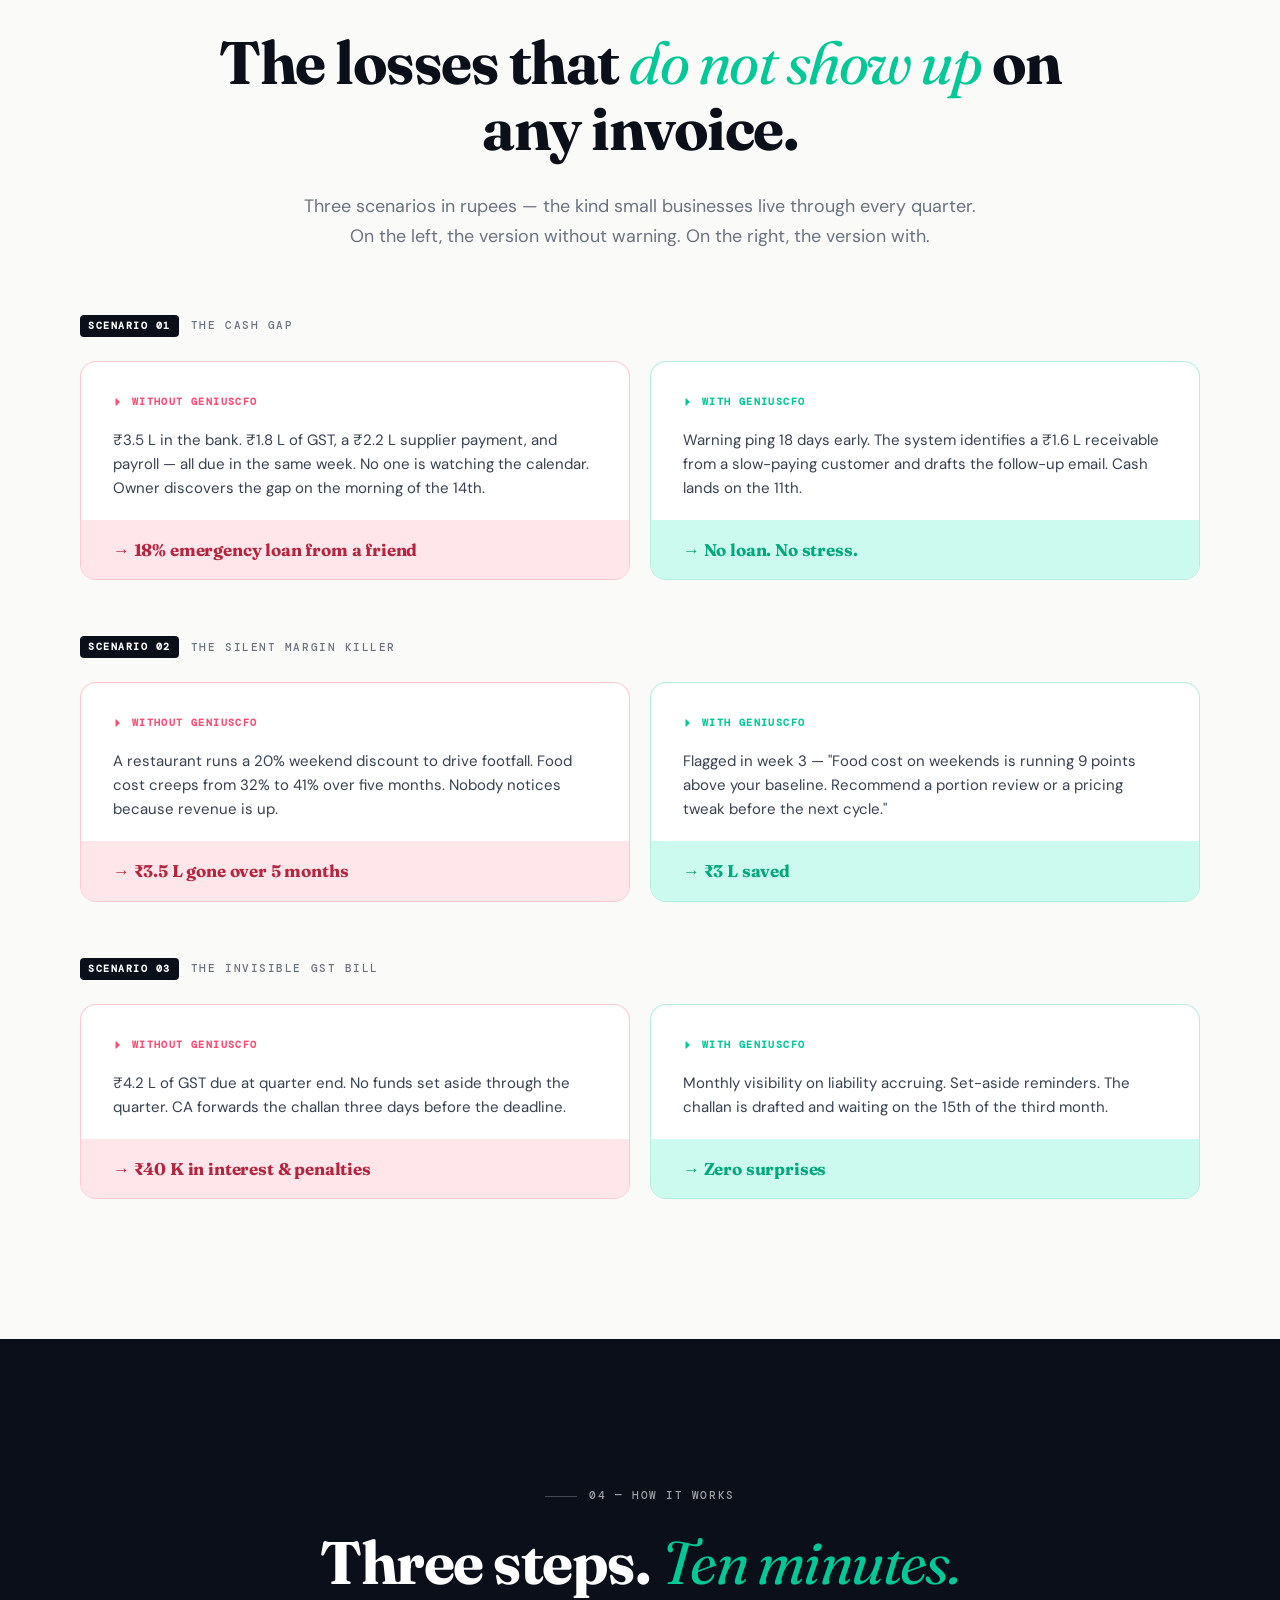
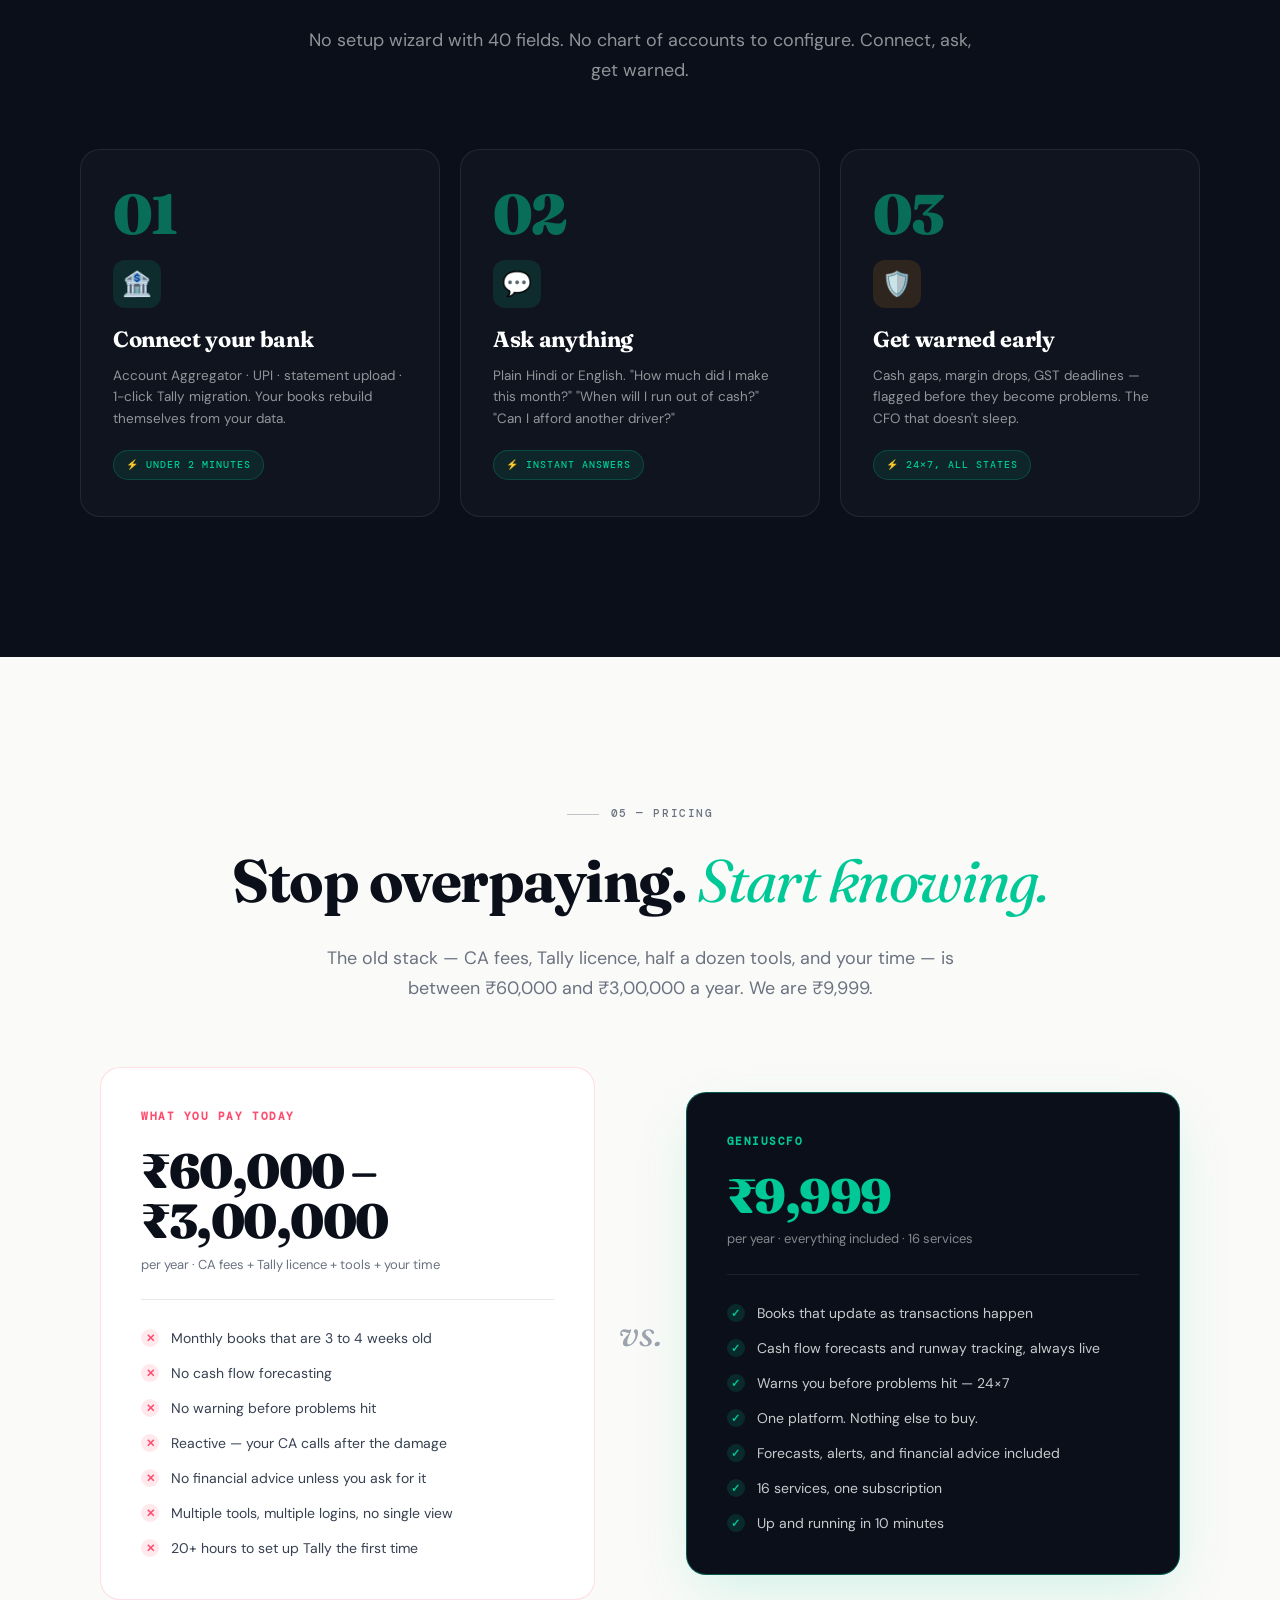
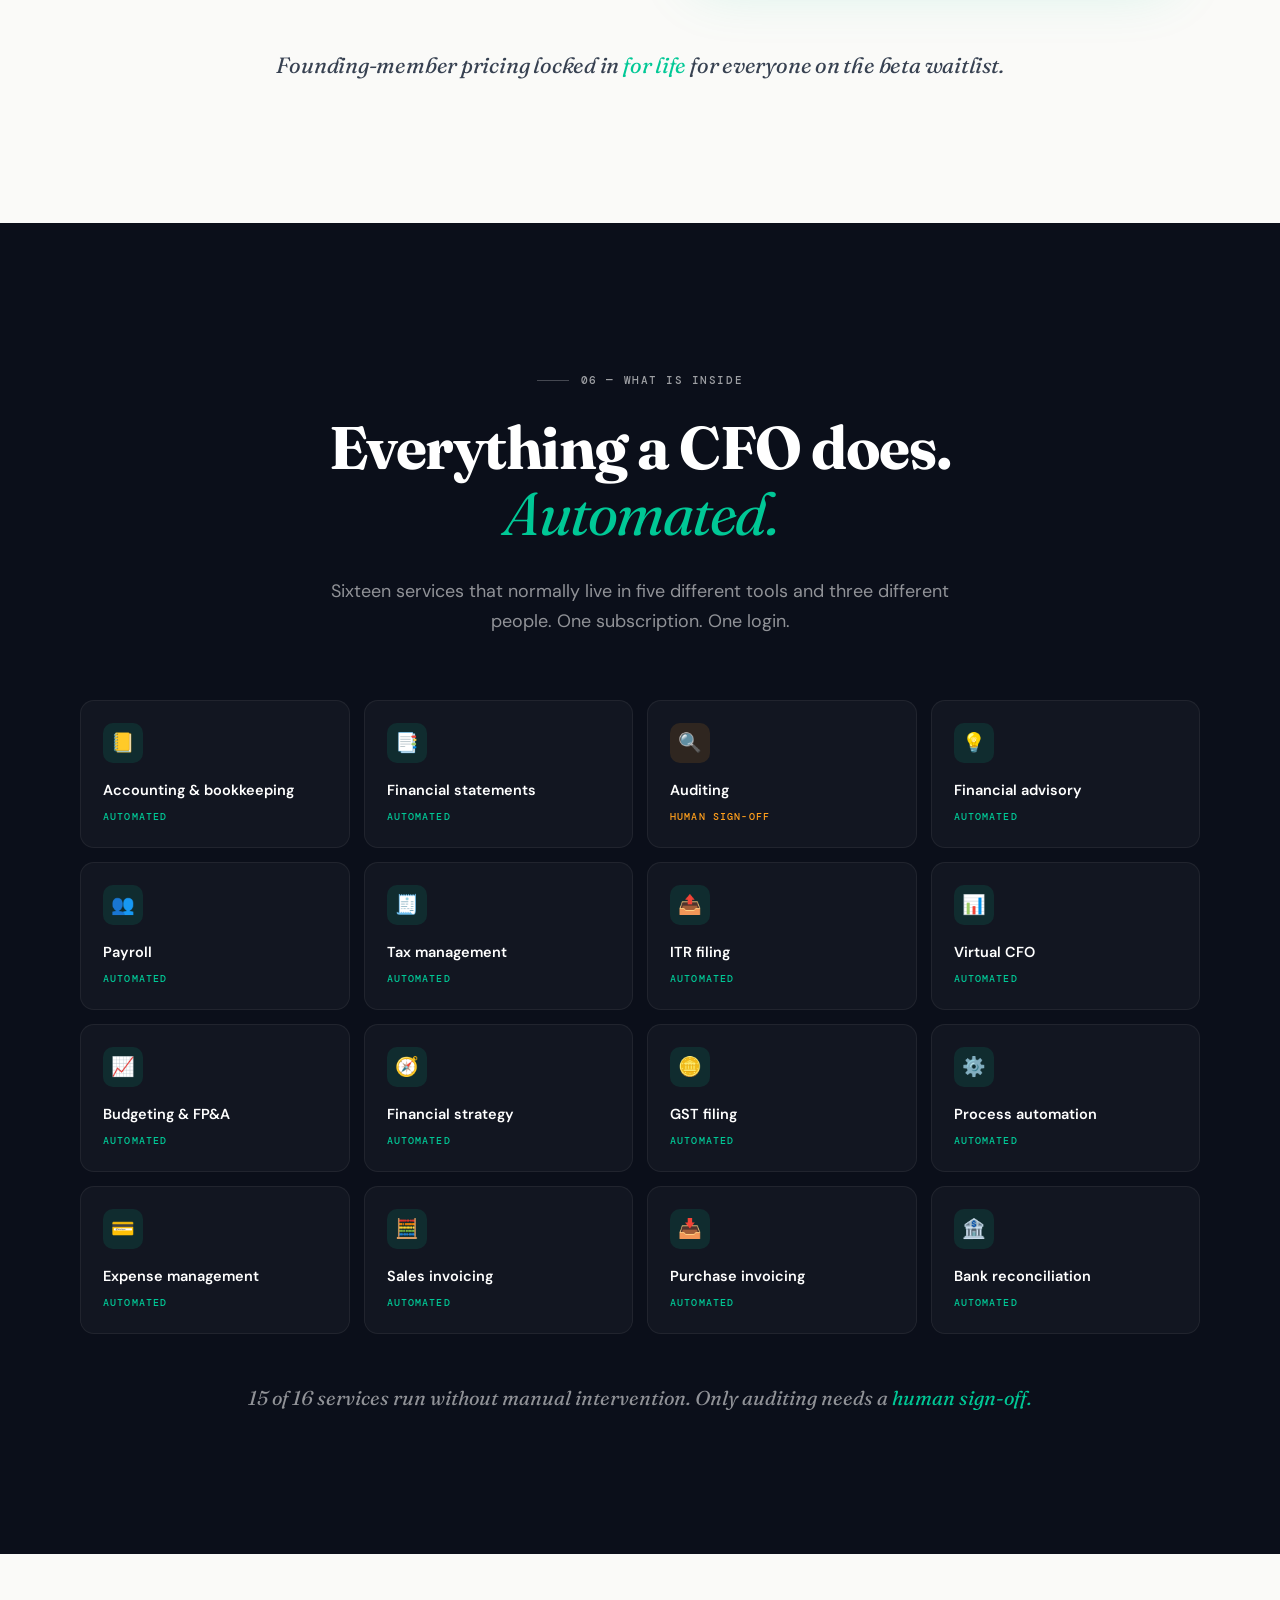
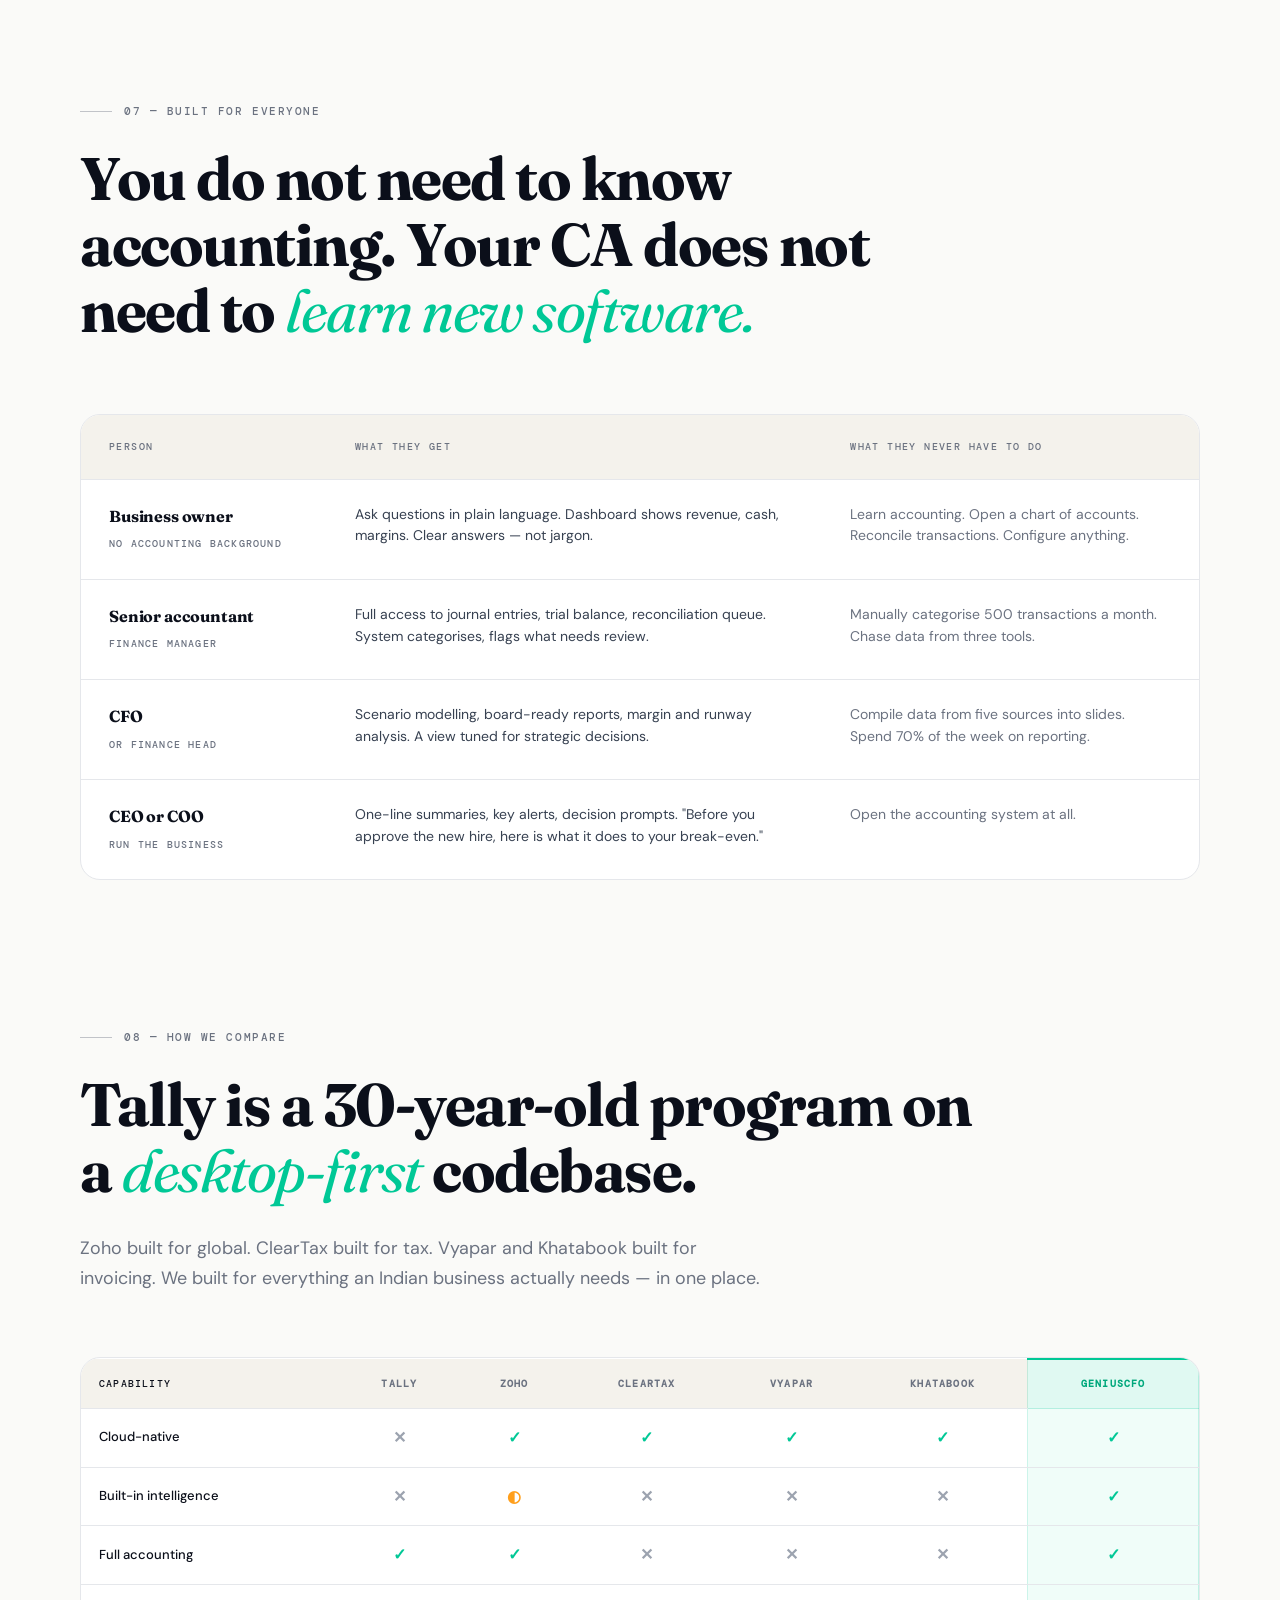
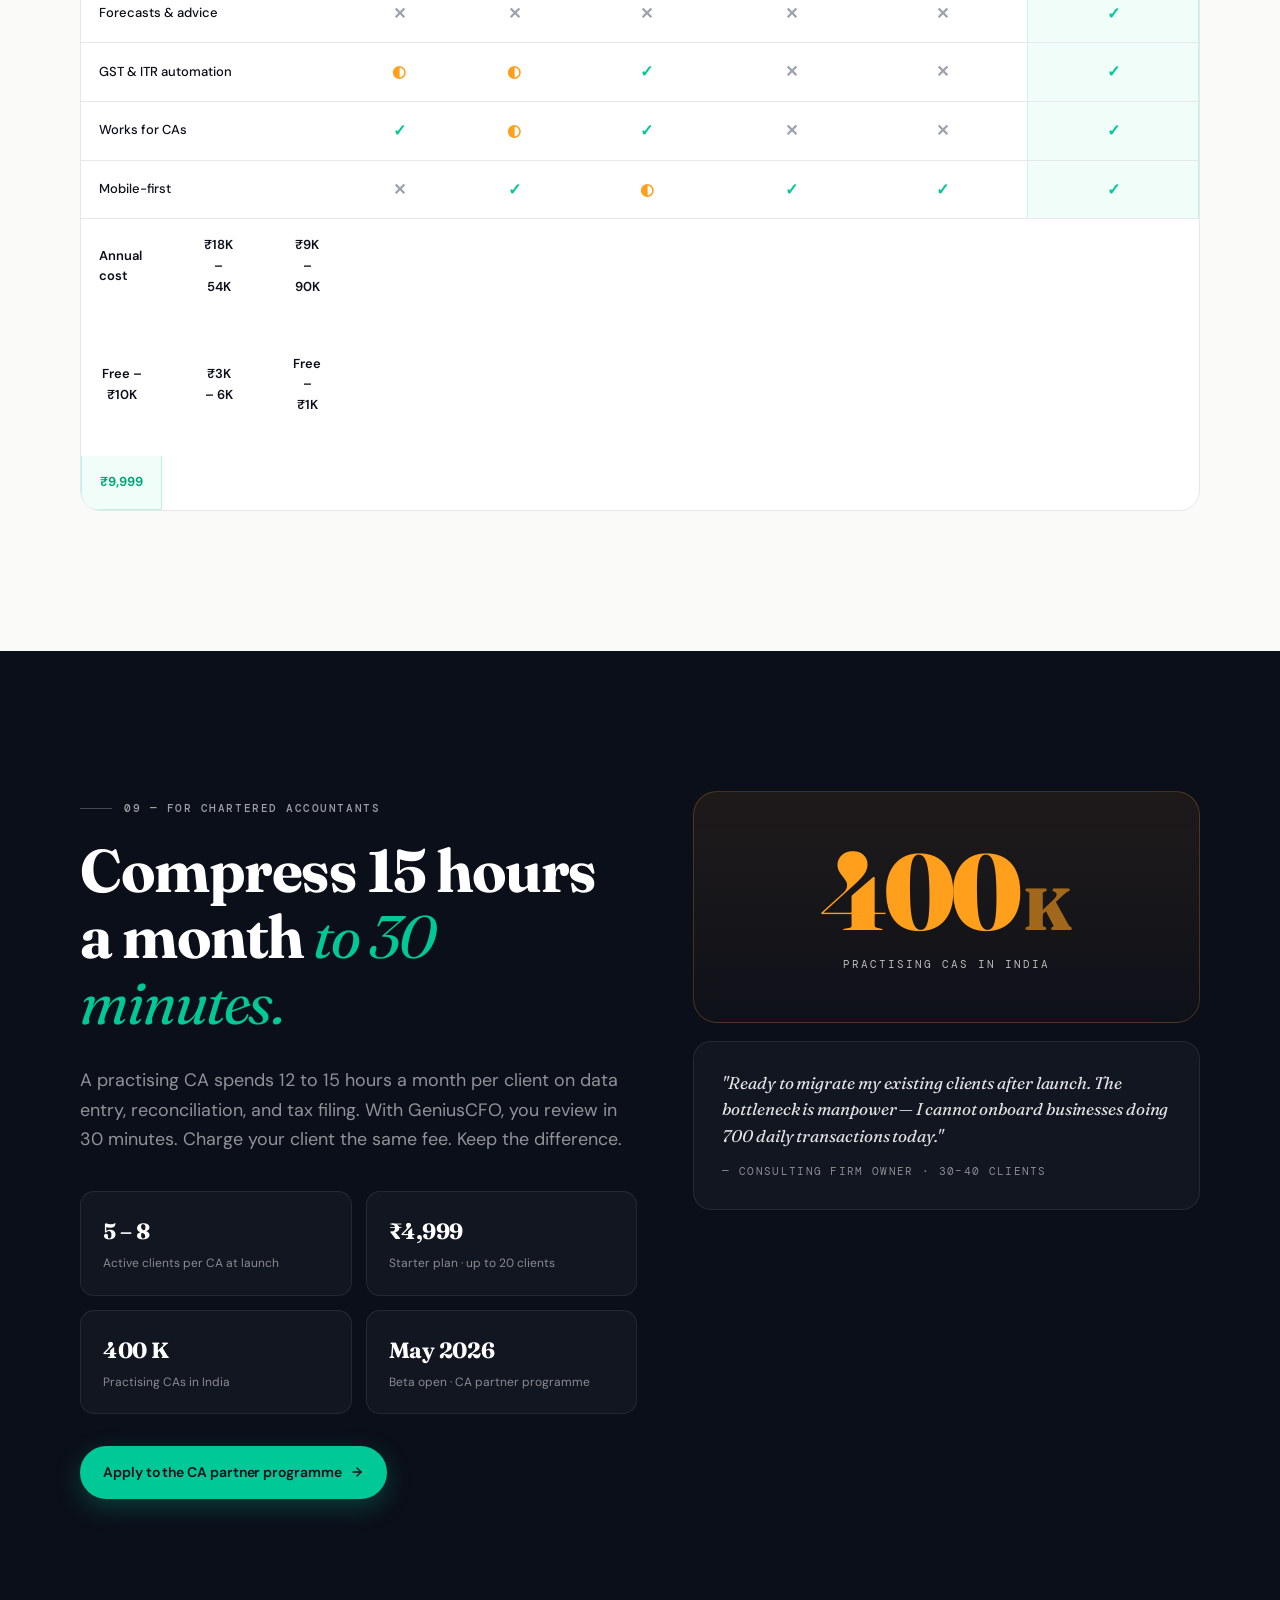
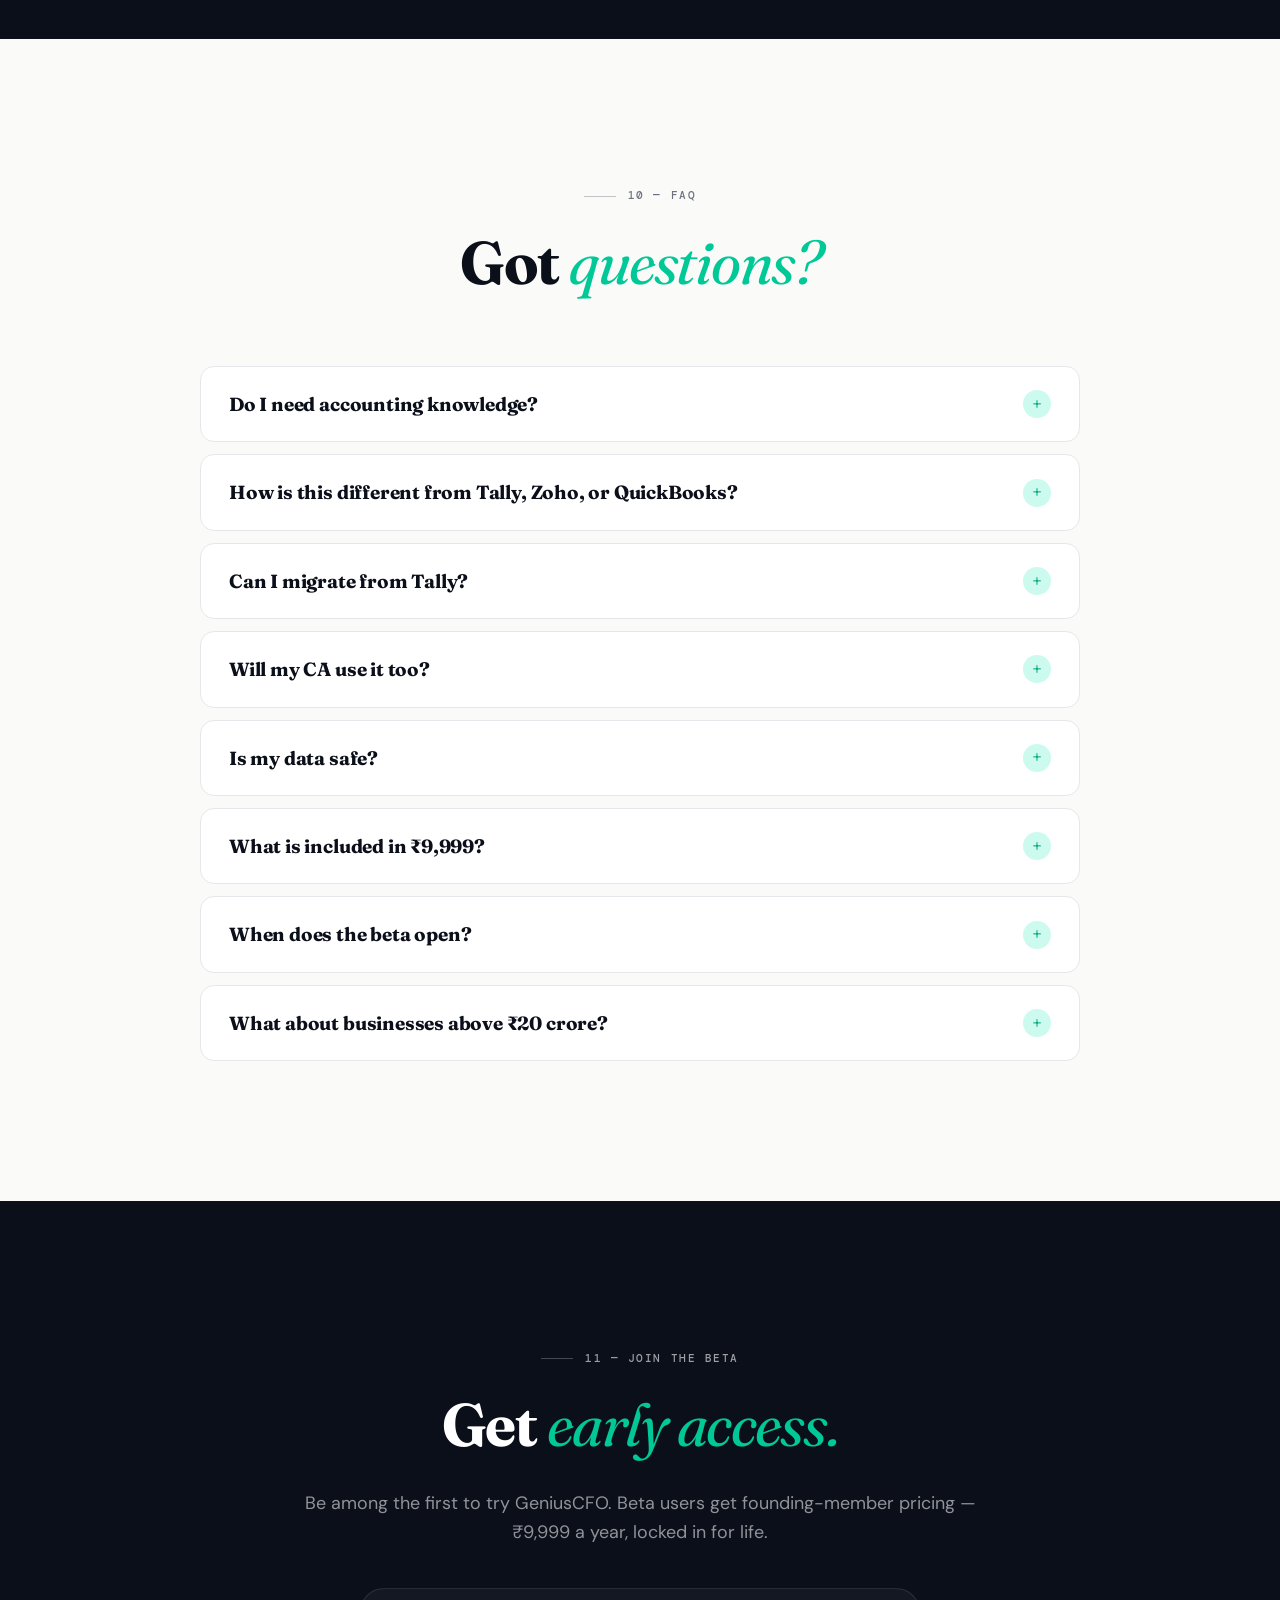
==== commit a5ee194f: "Implement 4 changes from GCFO_LP_Changes.pptx 1. Video preview section — thumbnail with play button " ====
--- a/geniuscfo-landing-standalone.html
+++ b/geniuscfo-landing-standalone.html
@@ -1721,6 +1721,194 @@
   .scen-card { padding: 24px 20px; }
   .scen-outcome { margin: 16px -20px -24px; padding: 14px 20px; border-radius: 0 0 12px 12px; }
   .stat-card { padding: 28px 20px; }
+}
+
+/* =====================================================
+   VIDEO PREVIEW SECTION
+   ===================================================== */
+.video-preview-section {
+  padding: 80px 0;
+  background: var(--paper);
+}
+.video-preview-wrap {
+  text-align: center;
+  max-width: 860px;
+  margin: 0 auto;
+}
+.video-preview-headline {
+  margin-left: auto;
+  margin-right: auto;
+  margin-bottom: 40px;
+}
+.video-thumb-btn {
+  display: block;
+  width: 100%;
+  background: none;
+  border: none;
+  padding: 0;
+  cursor: pointer;
+}
+.video-thumb-img {
+  position: relative;
+  border-radius: 18px;
+  overflow: hidden;
+  aspect-ratio: 16 / 9;
+  background: var(--ink);
+  border: 1px solid var(--ink-10);
+  box-shadow: 0 24px 80px -12px rgba(11,15,26,0.18);
+  transition: transform 0.3s ease, box-shadow 0.3s ease;
+}
+.video-thumb-btn:hover .video-thumb-img {
+  transform: translateY(-4px);
+  box-shadow: 0 32px 100px -12px rgba(0,200,150,0.18), 0 0 0 2px rgba(0,200,150,0.25);
+}
+.video-thumb-img img {
+  width: 100%; height: 100%;
+  object-fit: cover; object-position: top left;
+  display: block;
+  filter: brightness(0.7);
+  transition: filter 0.3s ease;
+}
+.video-thumb-btn:hover .video-thumb-img img { filter: brightness(0.55); }
+.video-play-overlay {
+  position: absolute;
+  inset: 0;
+  display: flex;
+  flex-direction: column;
+  align-items: center;
+  justify-content: center;
+  gap: 16px;
+}
+.play-circle {
+  width: 72px; height: 72px;
+  border-radius: 50%;
+  background: var(--emerald);
+  display: flex;
+  align-items: center;
+  justify-content: center;
+  color: var(--ink);
+  box-shadow: 0 0 0 12px rgba(0,200,150,0.18), 0 8px 32px rgba(0,200,150,0.35);
+  transition: transform 0.25s ease, box-shadow 0.25s ease;
+}
+.video-thumb-btn:hover .play-circle {
+  transform: scale(1.08);
+  box-shadow: 0 0 0 16px rgba(0,200,150,0.2), 0 12px 40px rgba(0,200,150,0.45);
+}
+.play-circle svg { margin-left: 3px; }
+.play-label {
+  font-family: var(--font-mono);
+  font-size: 11px;
+  letter-spacing: 0.14em;
+  text-transform: uppercase;
+  color: rgba(255,255,255,0.85);
+  font-weight: 500;
+}
+@media (max-width: 640px) {
+  .video-preview-section { padding: 56px 0; }
+  .play-circle { width: 56px; height: 56px; }
+  .play-circle svg { width: 18px; height: 18px; }
+}
+
+/* =====================================================
+   GALLERY LIGHTBOX
+   ===================================================== */
+.gallery-img { cursor: zoom-in; }
+.gallery-img img { transition: filter 0.25s ease; }
+.gallery-img:hover img { filter: brightness(0.88); }
+
+.lightbox-backdrop {
+  position: fixed;
+  inset: 0;
+  z-index: 300;
+  background: rgba(0,0,0,0.92);
+  backdrop-filter: blur(10px);
+  -webkit-backdrop-filter: blur(10px);
+  display: none;
+  align-items: center;
+  justify-content: center;
+  padding: 20px;
+}
+.lightbox-backdrop.open { display: flex; }
+.lightbox-img {
+  max-width: 100%;
+  max-height: 88vh;
+  border-radius: 12px;
+  object-fit: contain;
+  box-shadow: 0 40px 120px rgba(0,0,0,0.8);
+}
+.lightbox-close {
+  position: absolute;
+  top: 20px; right: 20px;
+  width: 44px; height: 44px;
+  border-radius: 50%;
+  background: rgba(255,255,255,0.12);
+  border: 1px solid rgba(255,255,255,0.18);
+  color: var(--white);
+  font-size: 22px;
+  display: flex;
+  align-items: center;
+  justify-content: center;
+  cursor: pointer;
+  transition: background 0.2s;
+  line-height: 1;
+}
+.lightbox-close:hover { background: rgba(255,255,255,0.22); }
+
+/* =====================================================
+   COMPARE TABLE — STICKY FIRST COLUMN ON MOBILE
+   ===================================================== */
+@media (max-width: 920px) {
+  .compare-table th:first-child,
+  .compare-table td:first-child {
+    position: sticky;
+    left: 0;
+    z-index: 2;
+    background: var(--paper-2);
+  }
+  .compare-table tbody td:first-child {
+    background: var(--white);
+  }
+  .compare-table .price-row td:first-child {
+    background: var(--white);
+  }
+  .compare-wrap::after {
+    content: '';
+    position: absolute;
+    top: 0; right: 0; bottom: 0;
+    width: 48px;
+    background: linear-gradient(to right, transparent, rgba(255,255,255,0.95));
+    pointer-events: none;
+    border-radius: 0 20px 20px 0;
+  }
+  .compare-table th, .compare-table td { padding: 14px 12px; font-size: 12px; }
+  .compare-table th:first-child { width: 140px; }
+}
+
+/* =====================================================
+   WHATSAPP OPT-IN CHECKBOX
+   ===================================================== */
+.whatsapp-optin-row { margin-top: 10px; margin-bottom: 4px; }
+.checkbox-label {
+  display: flex;
+  gap: 10px;
+  align-items: flex-start;
+  cursor: pointer;
+  font-size: 13px;
+  color: rgba(255,255,255,0.65);
+  line-height: 1.55;
+}
+.checkbox-label input[type="checkbox"] {
+  width: 18px; height: 18px;
+  min-width: 18px;
+  accent-color: var(--emerald);
+  margin-top: 2px;
+  cursor: pointer;
+}
+.optin-link {
+  color: var(--emerald);
+  text-decoration: underline;
+  text-underline-offset: 2px;
+}
 }
 
 </style>
@@ -1814,6 +2002,27 @@
         <svg width="14" height="14" viewBox="0 0 24 24" fill="none" stroke="currentColor" stroke-width="2.2" stroke-linecap="round" stroke-linejoin="round"><path d="M12 22s8-4 8-10V5l-8-3-8 3v7c0 6 8 10 8 10z"></path></svg>
         <span>DPDP compliant</span><span class="dot-sep">·</span><span>12 in beta</span><span class="dot-sep">·</span><span>SOC 2 in progress</span>
       </div>
+    </div>
+  </div>
+</section>
+
+<!-- =================== VIDEO PREVIEW =================== -->
+<section class="paper video-preview-section" data-screen-label="01b Video Preview">
+  <div class="container">
+    <div class="video-preview-wrap reveal">
+      <div class="eyebrow"><span class="line"></span>See it first</div>
+      <h2 class="section-headline video-preview-headline">Two minutes. <span class="em-accent">Everything clear.</span></h2>
+      <button class="video-thumb-btn" data-watch-demo aria-label="Watch 2-min walkthrough">
+        <div class="video-thumb-img">
+          <img src="[data-uri]" alt="GeniusCFO — Ask anything about your business">
+          <div class="video-play-overlay">
+            <div class="play-circle">
+              <svg width="24" height="24" viewBox="0 0 24 24" fill="currentColor"><polygon points="6 4 20 12 6 20 6 4"/></svg>
+            </div>
+            <span class="play-label">Watch 2-min walkthrough</span>
+          </div>
+        </div>
+      </button>
     </div>
   </div>
 </section>
@@ -2465,6 +2674,12 @@
             </select>
           </div>
         </div>
+        <div class="form-row whatsapp-optin-row">
+          <label class="checkbox-label" for="f-whatsapp">
+            <input type="checkbox" id="f-whatsapp" name="whatsapp_optin" value="true">
+            <span>I agree to receive updates and promotional messages on WhatsApp from <a href="#" data-modal="privacy" class="optin-link">GeniusCFO</a>.</span>
+          </label>
+        </div>
         <button type="submit" class="btn btn-primary btn-block" style="margin-top:22px;" data-cta="waitlist-submit">
           Join the waitlist · It is free
           <svg class="arrow" width="14" height="14" viewBox="0 0 24 24" fill="none" stroke="currentColor" stroke-width="2.4" stroke-linecap="round" stroke-linejoin="round"><line x1="5" y1="12" x2="19" y2="12"></line><polyline points="12 5 19 12 12 19"></polyline></svg>
@@ -2550,6 +2765,12 @@
     <h2 id="legal-title">—</h2>
     <div id="legal-body"></div>
   </div>
+</div>
+
+<!-- ============== LIGHTBOX ============== -->
+<div class="lightbox-backdrop" id="lightbox">
+  <button class="lightbox-close" id="lightbox-close" aria-label="Close image">&times;</button>
+  <img class="lightbox-img" id="lightbox-img" src="" alt="">
 </div>
 
 <script>
@@ -2708,7 +2929,9 @@
         <h3>Where it lives</h3>
         <p>Customer data is stored within India in compliance with the Digital Personal Data Protection Act, 2023. Encrypted at rest (AES-256) and in transit (TLS 1.3).</p>
         <h3>Your rights</h3>
-        <p>Access, correct, export, or delete your data at any time from Settings or by emailing <a href="mailto:privacy@geniuscfo.ai">privacy@geniuscfo.ai</a>. We respond within 30 days.</p>`,
+        <p>Access, correct, export, or delete your data at any time from Settings or by emailing <a href="mailto:privacy@geniuscfo.ai">privacy@geniuscfo.ai</a>. We respond within 30 days.</p>
+        <h3>WhatsApp communications</h3>
+        <p>If you opt in via the waitlist form, we may send you updates and promotional messages via WhatsApp Business. This consent is optional and separate from the waitlist registration. You can opt out at any time by replying STOP to any WhatsApp message or by emailing <a href="mailto:privacy@geniuscfo.ai">privacy@geniuscfo.ai</a>. We record your consent timestamp and source page for compliance purposes.</p>`,
     },
     terms: {
       eyebrow: 'Last updated · May 2026',
@@ -2766,7 +2989,9 @@
   [demoModal, legalModal].forEach((m) => {
     m.addEventListener('click', (e) => { if (e.target === m) closeModals(); });
   });
-  document.addEventListener('keydown', (e) => { if (e.key === 'Escape') closeModals(); });
+  document.addEventListener('keydown', (e) => {
+    if (e.key === 'Escape') { closeModals(); closeLightbox(); }
+  });
   function closeModals() {
     demoModal.classList.remove('open');
     legalModal.classList.remove('open');
@@ -2774,6 +2999,25 @@
     document.body.style.overflow = '';
   }
 
+  // ---------- Gallery lightbox ----------
+  const lightbox    = document.getElementById('lightbox');
+  const lightboxImg = document.getElementById('lightbox-img');
+  document.querySelectorAll('.gallery-img img').forEach((img) => {
+    img.addEventListener('click', () => {
+      lightboxImg.src = img.src;
+      lightboxImg.alt = img.alt;
+      lightbox.classList.add('open');
+      document.body.style.overflow = 'hidden';
+    });
+  });
+  document.getElementById('lightbox-close').addEventListener('click', () => closeLightbox());
+  lightbox.addEventListener('click', (e) => { if (e.target === lightbox) closeLightbox(); });
+  function closeLightbox() {
+    lightbox.classList.remove('open');
+    lightboxImg.src = '';
+    document.body.style.overflow = '';
+  }
+
   // ---------- Waitlist form ----------
   const form = document.getElementById('waitlist-form');
   const success = document.getElementById('waitlist-success');
@@ -2784,7 +3028,15 @@
     const data = Object.fromEntries(new FormData(form).entries());
     data.timestamp = new Date().toISOString();
 
-    track('generate_lead', { turnover: data.turnover, role: data.role });
+    // WhatsApp opt-in consent fields
+    const optinChecked = document.getElementById('f-whatsapp').checked;
+    data.whatsapp_optin = optinChecked ? 'true' : 'false';
+    data.whatsapp_consent_source = window.location.href;
+    if (optinChecked) {
+      data.whatsapp_consent_timestamp = new Date().toISOString();
+    }
+
+    track('generate_lead', { turnover: data.turnover, role: data.role, whatsapp_optin: data.whatsapp_optin });
 
     try {
       await fetch(ENDPOINT, {
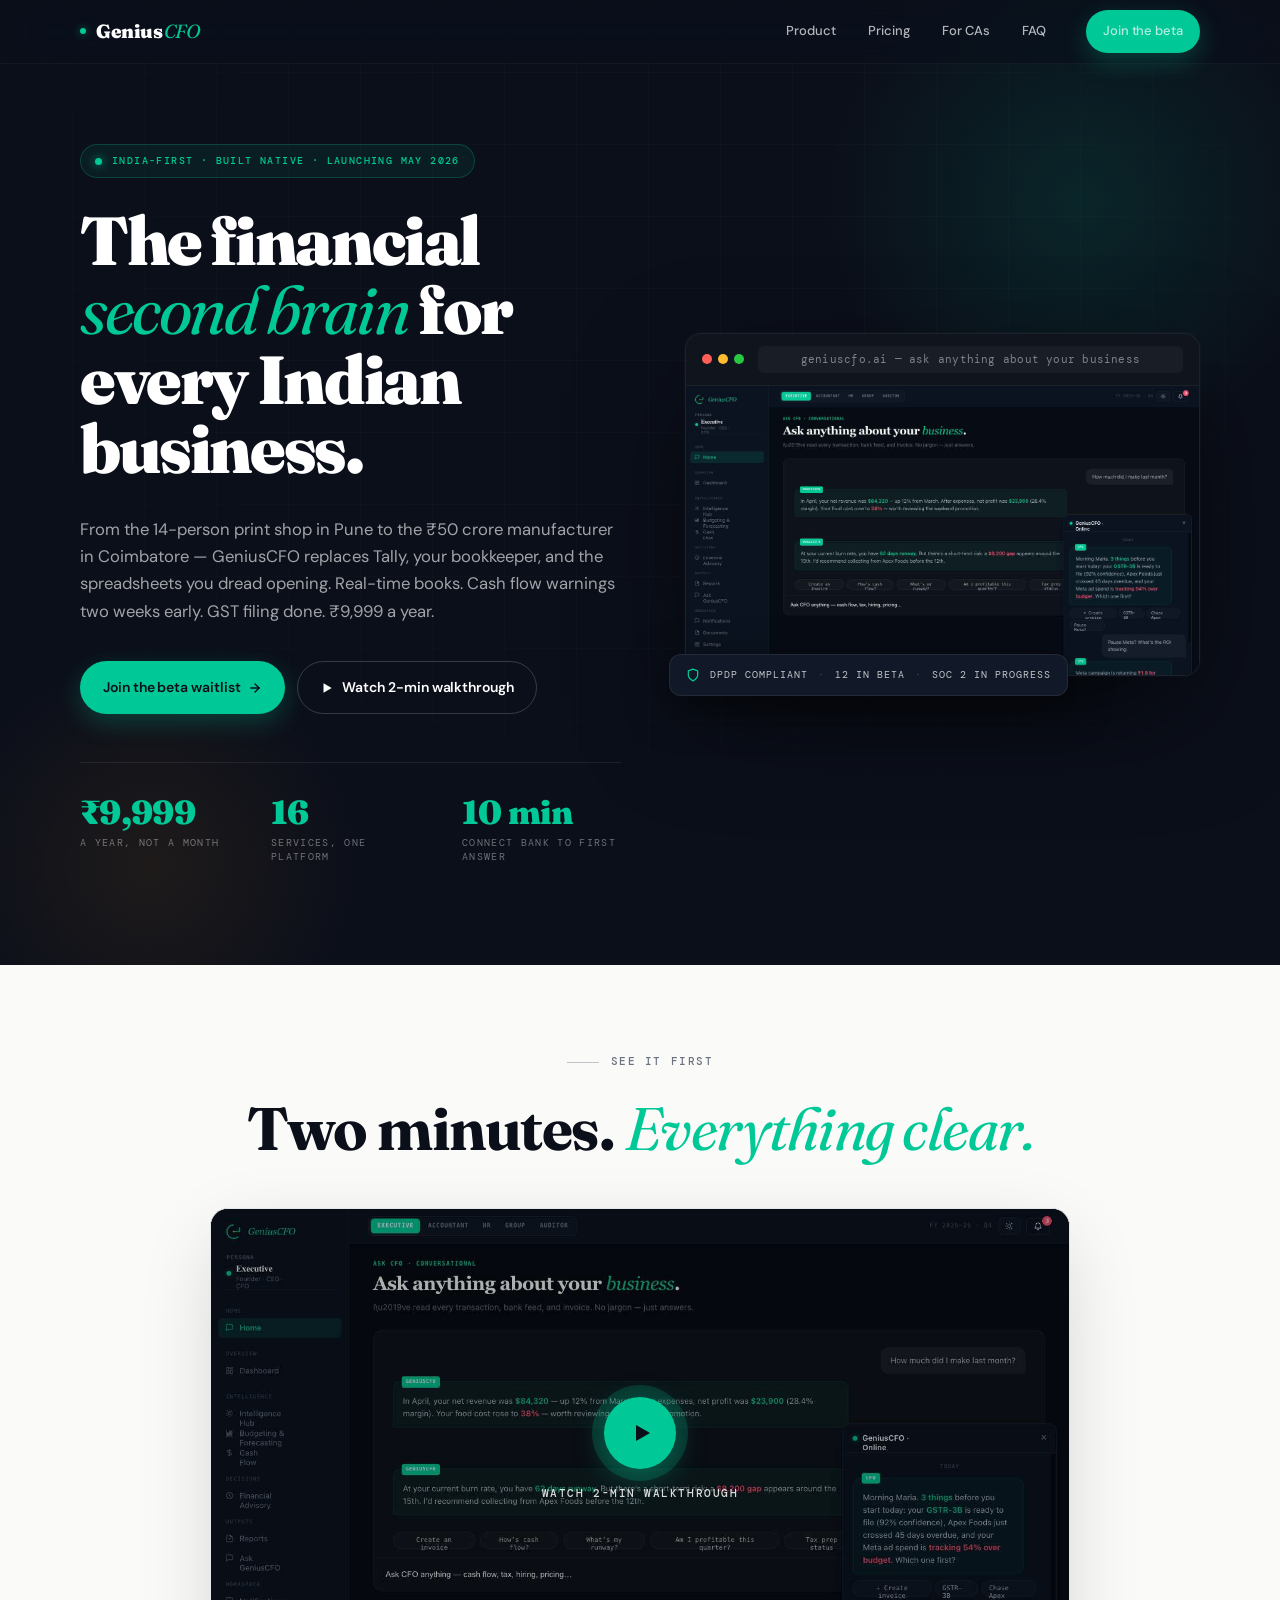
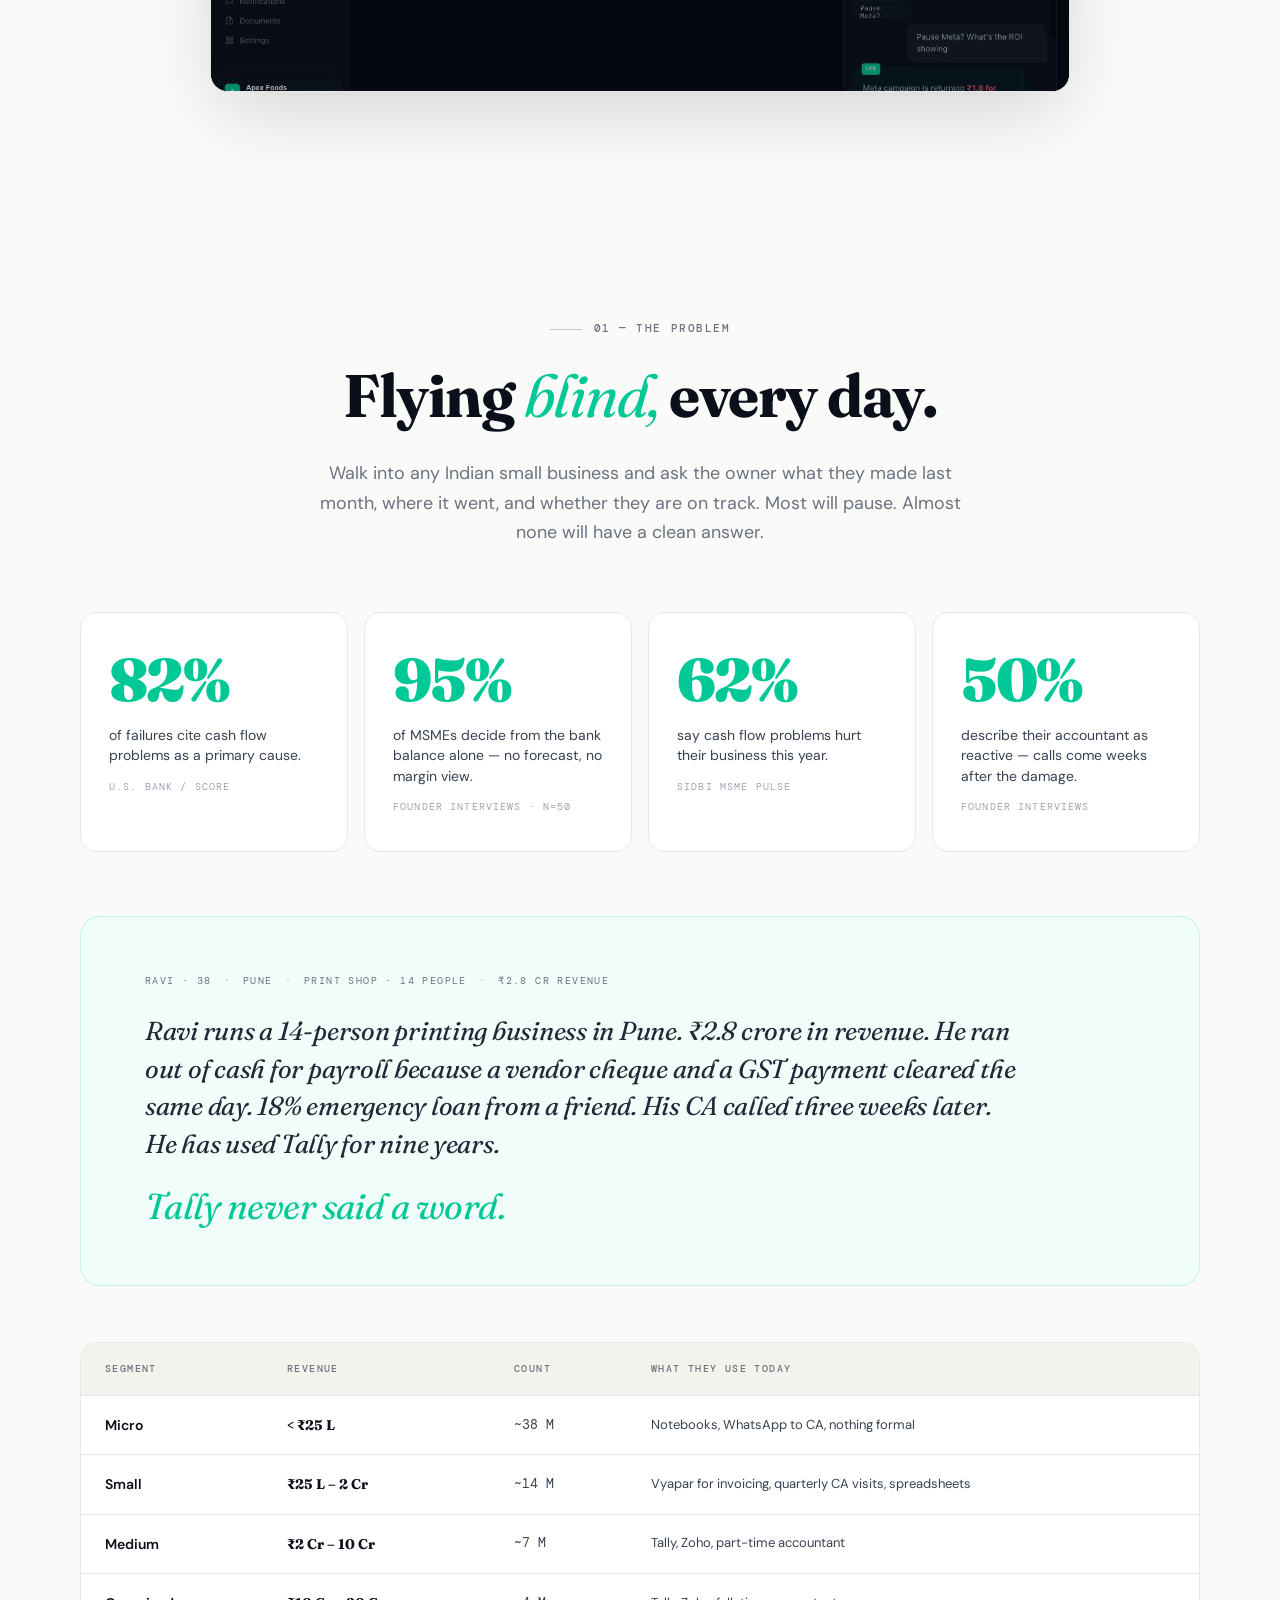
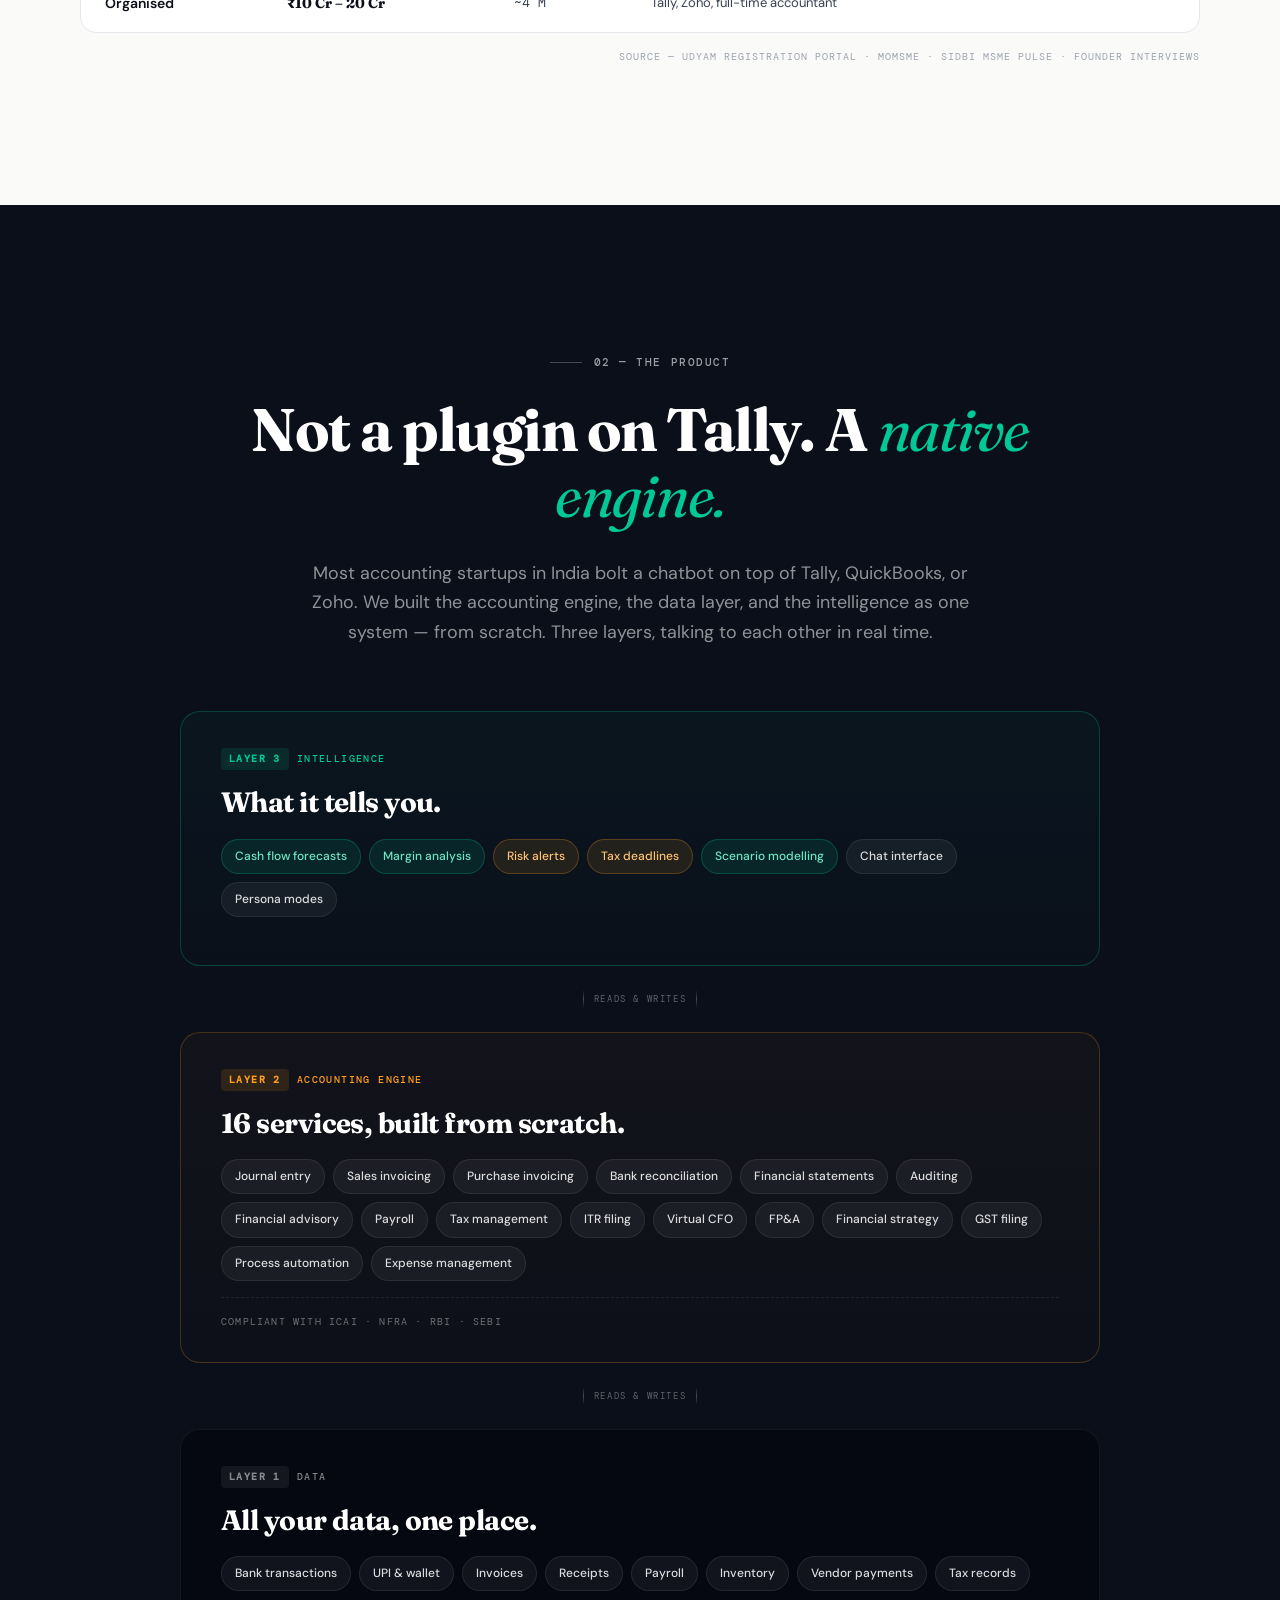
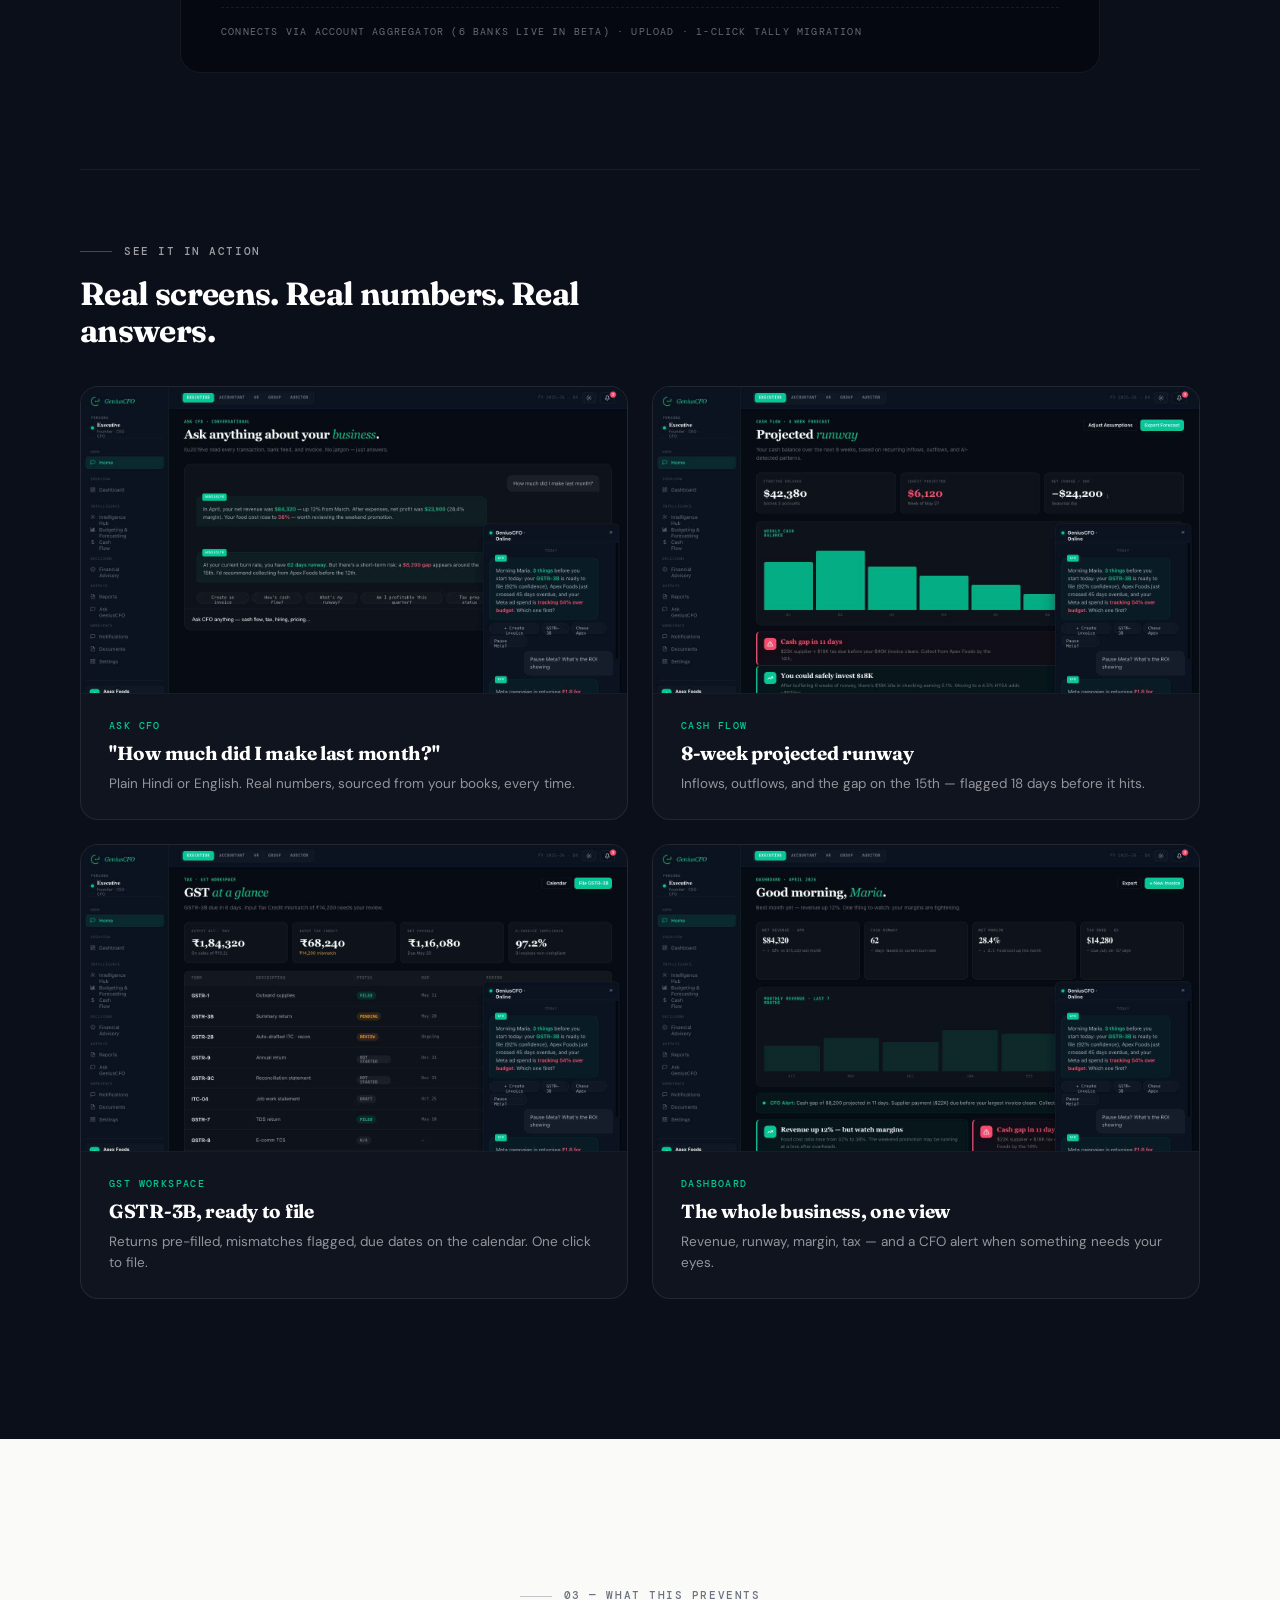
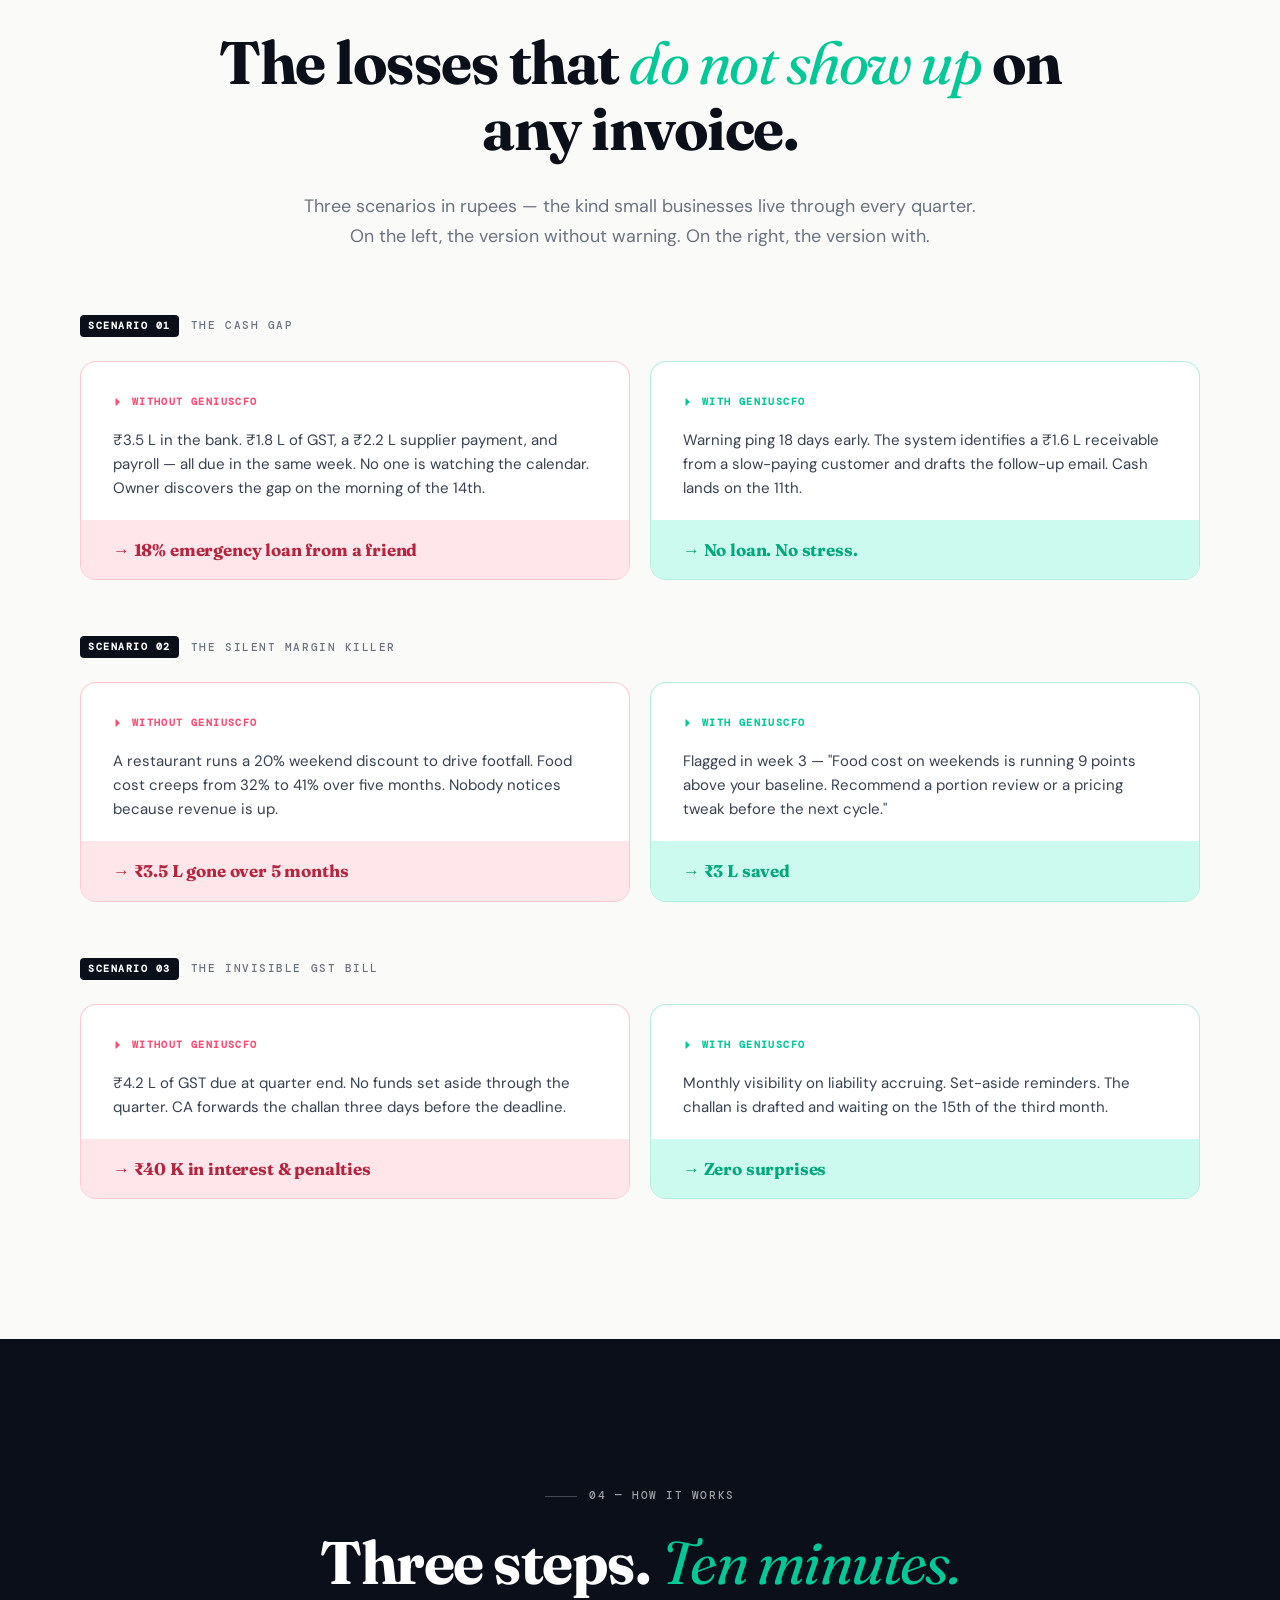
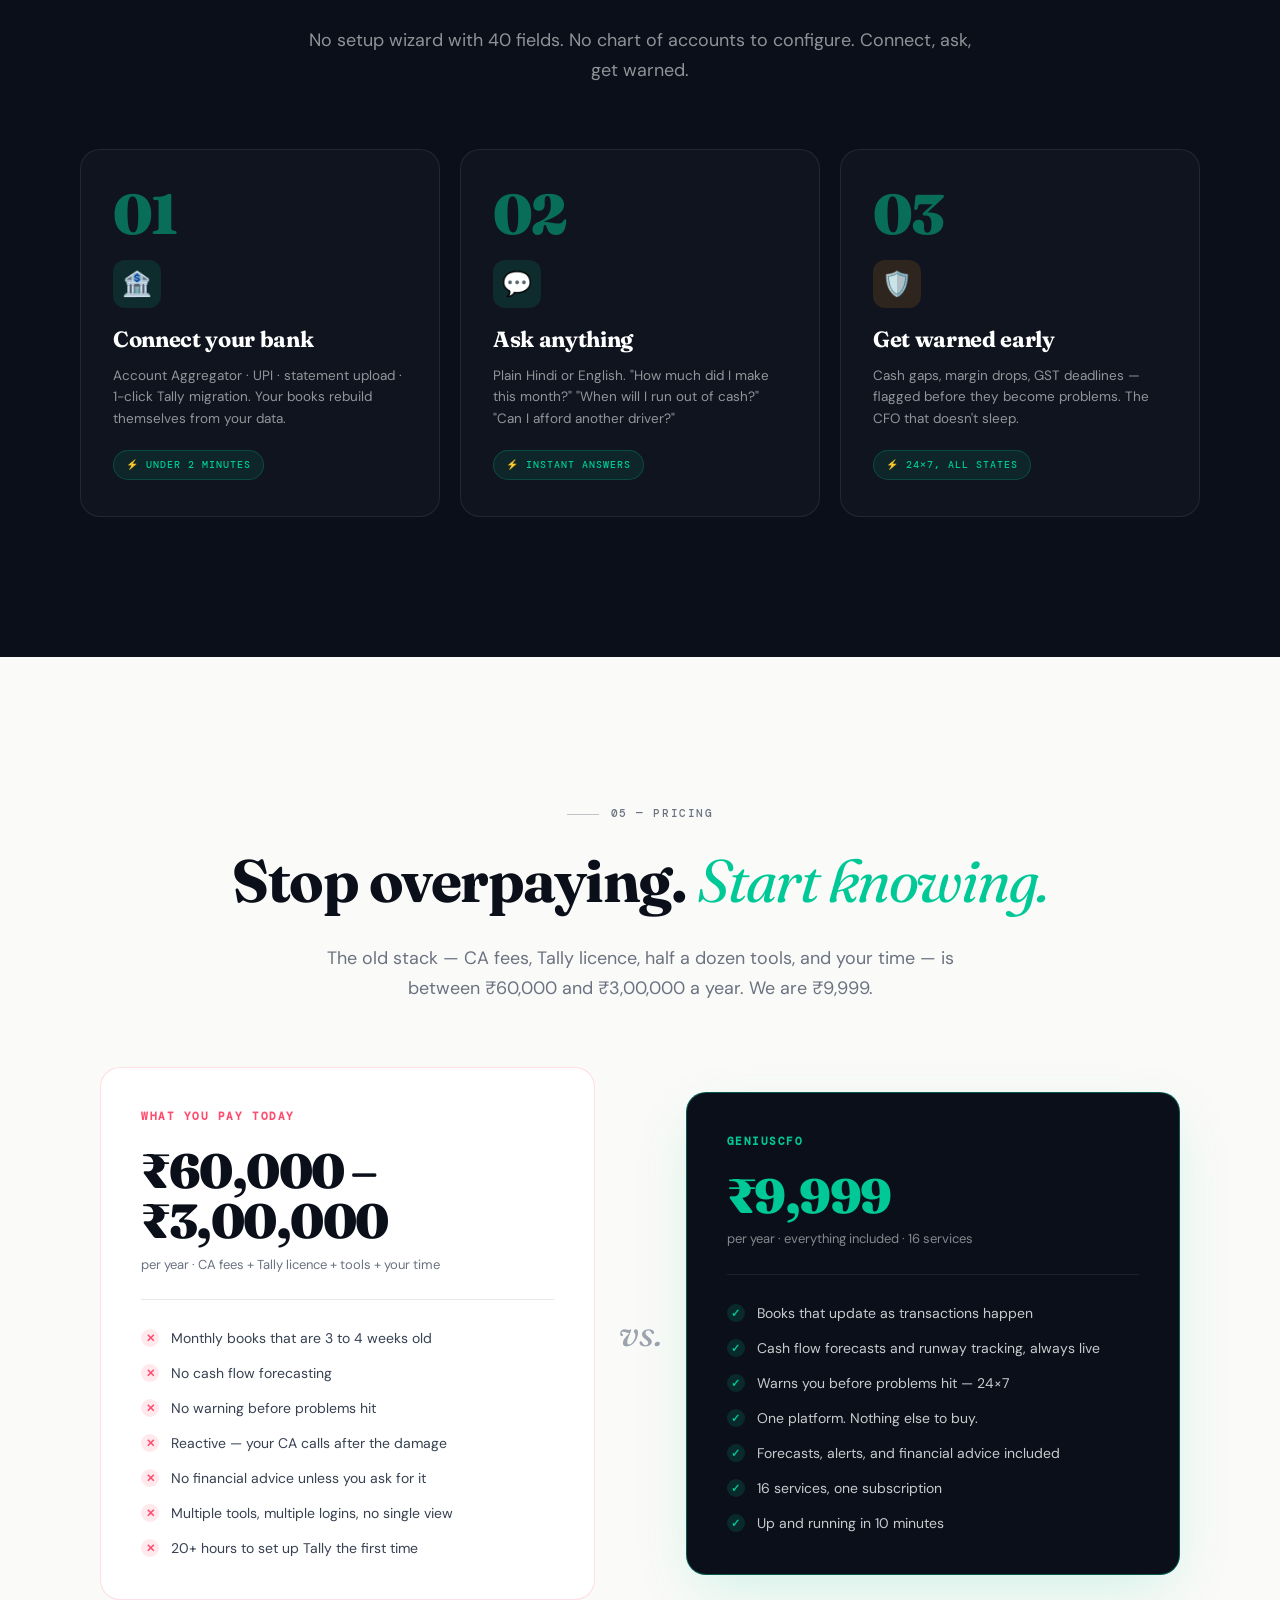
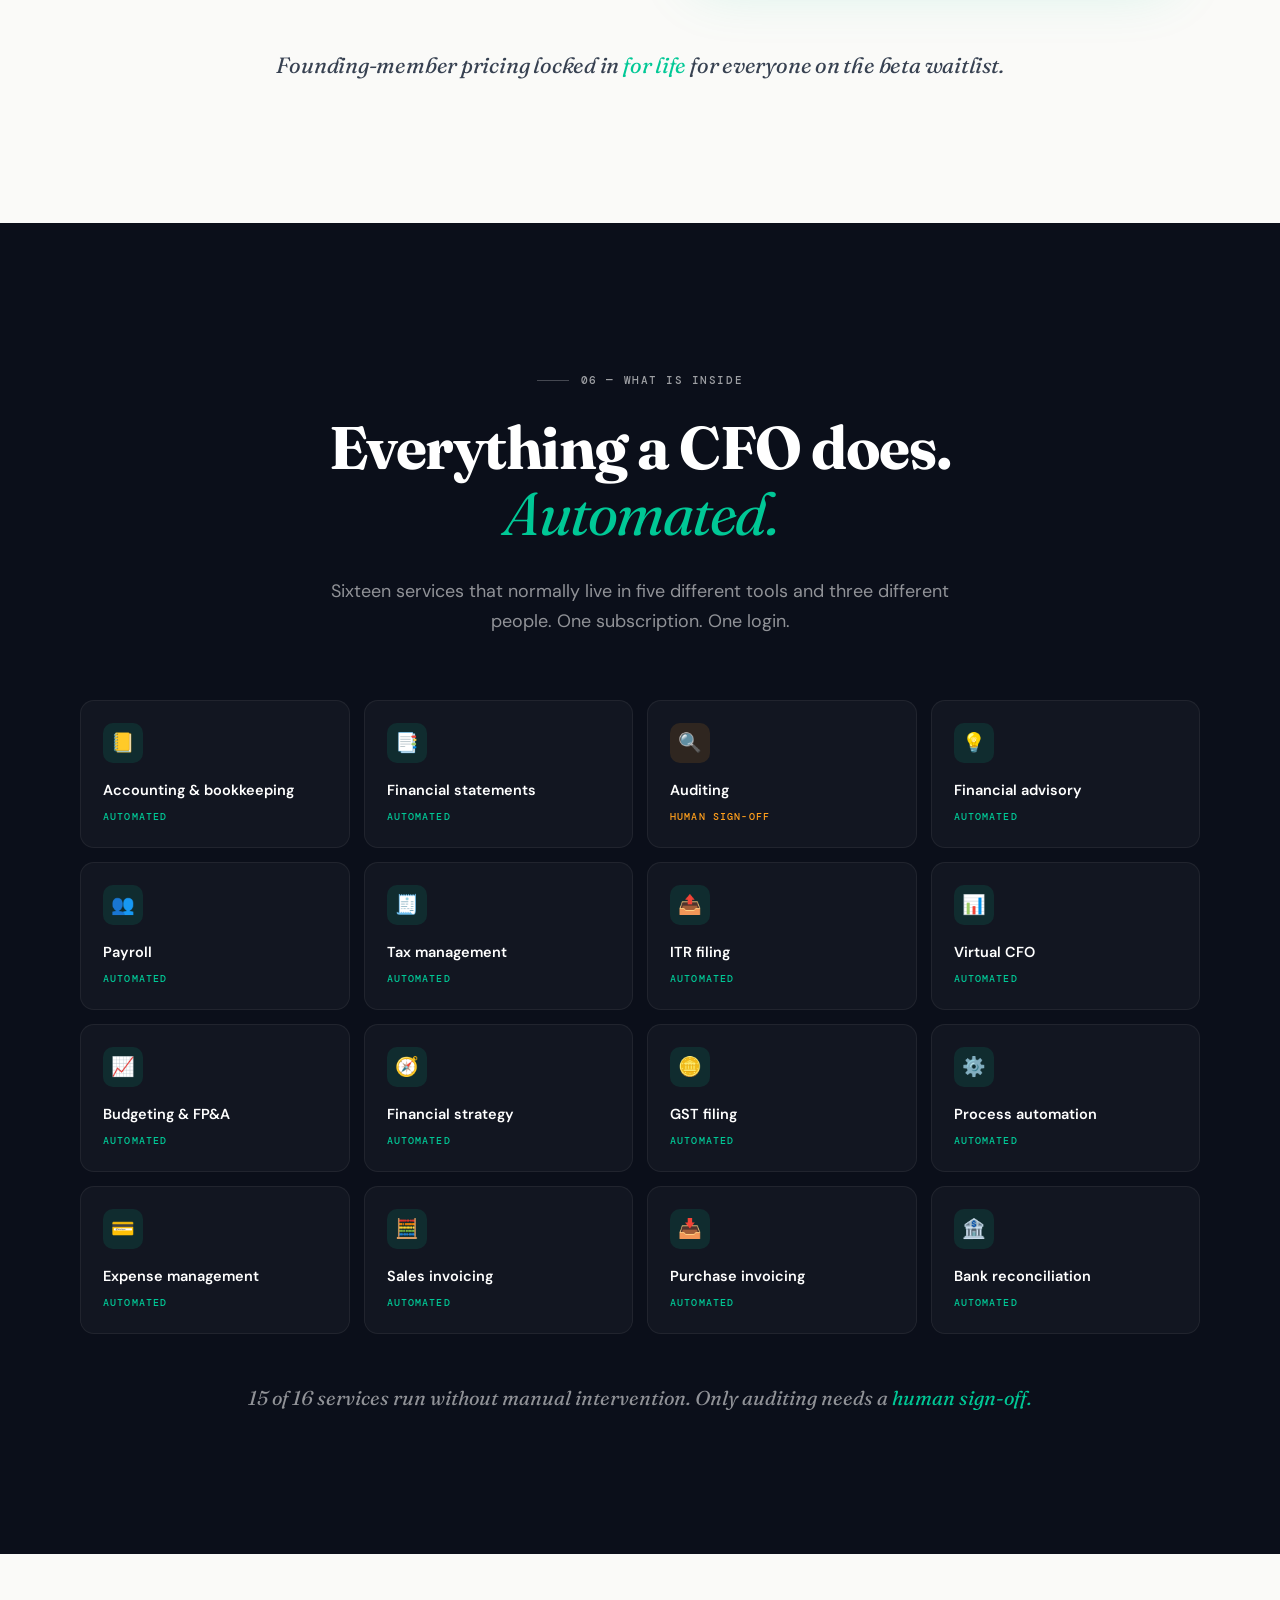
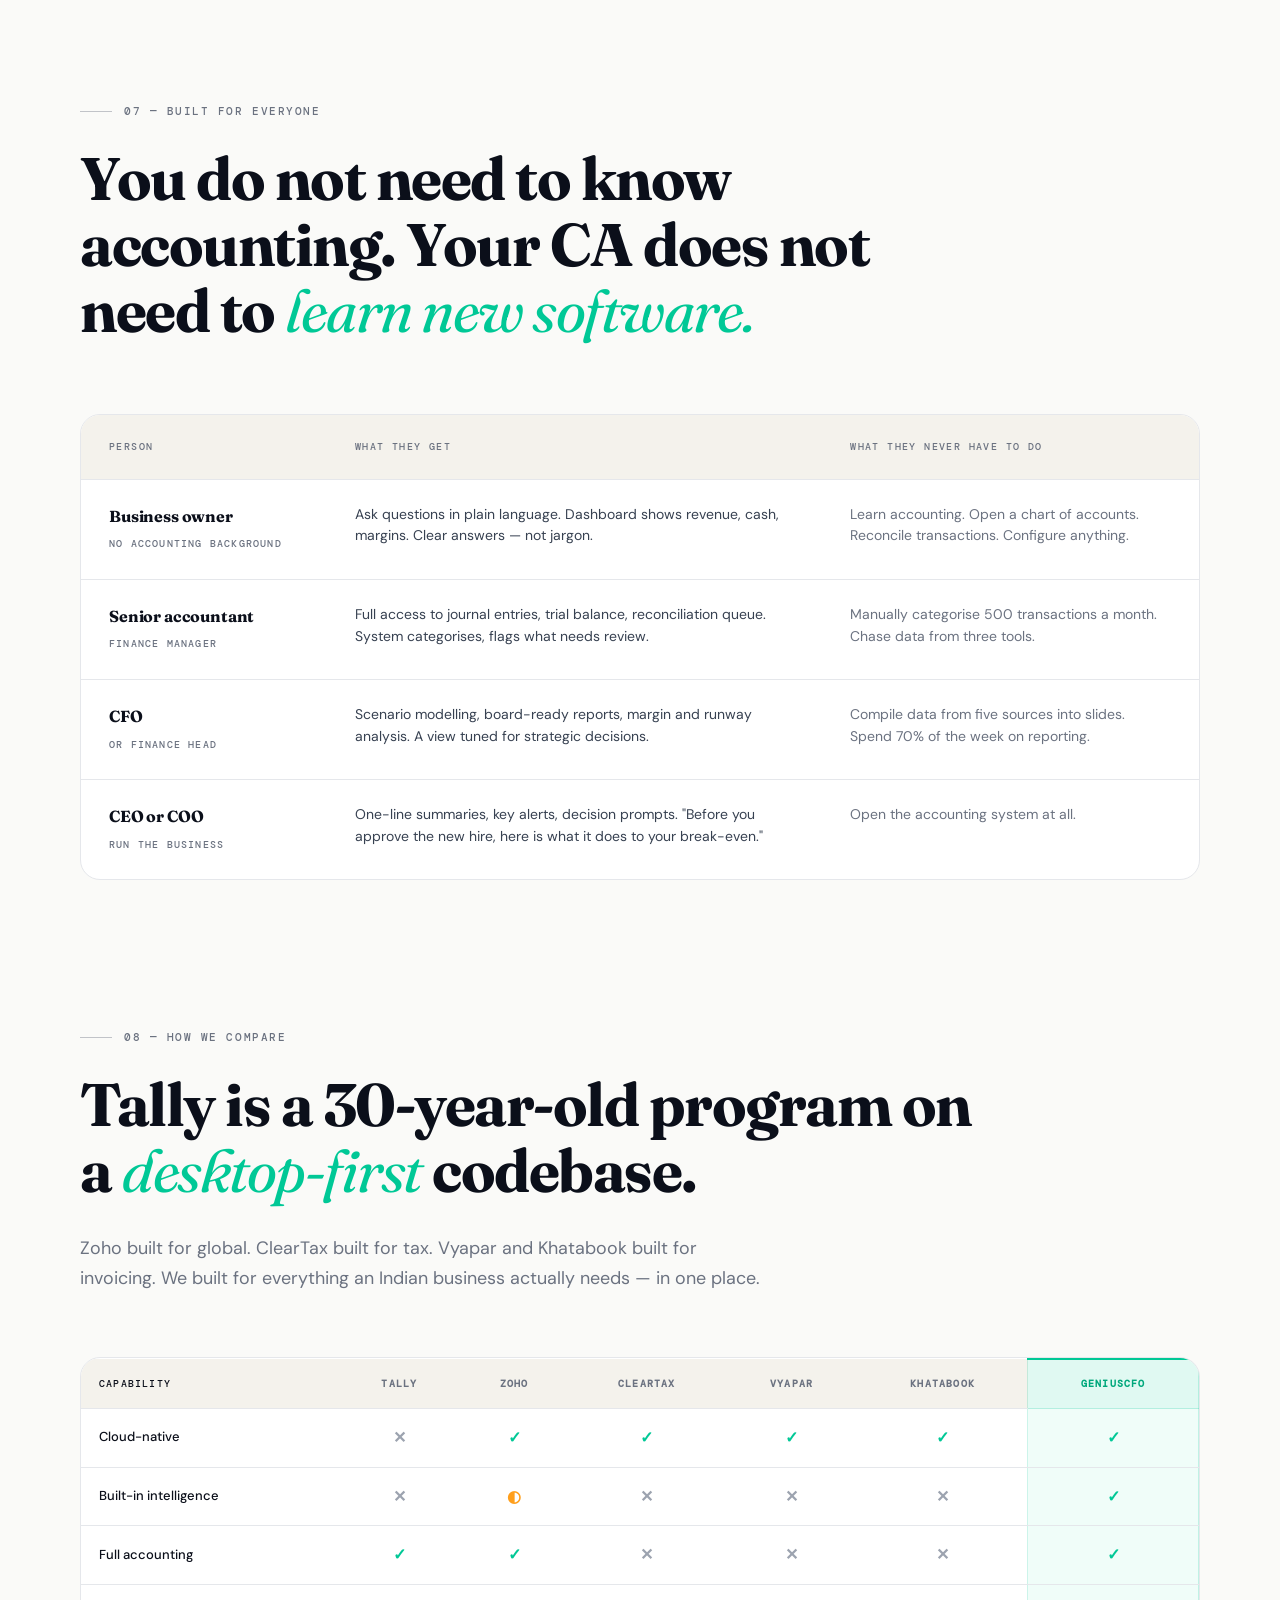
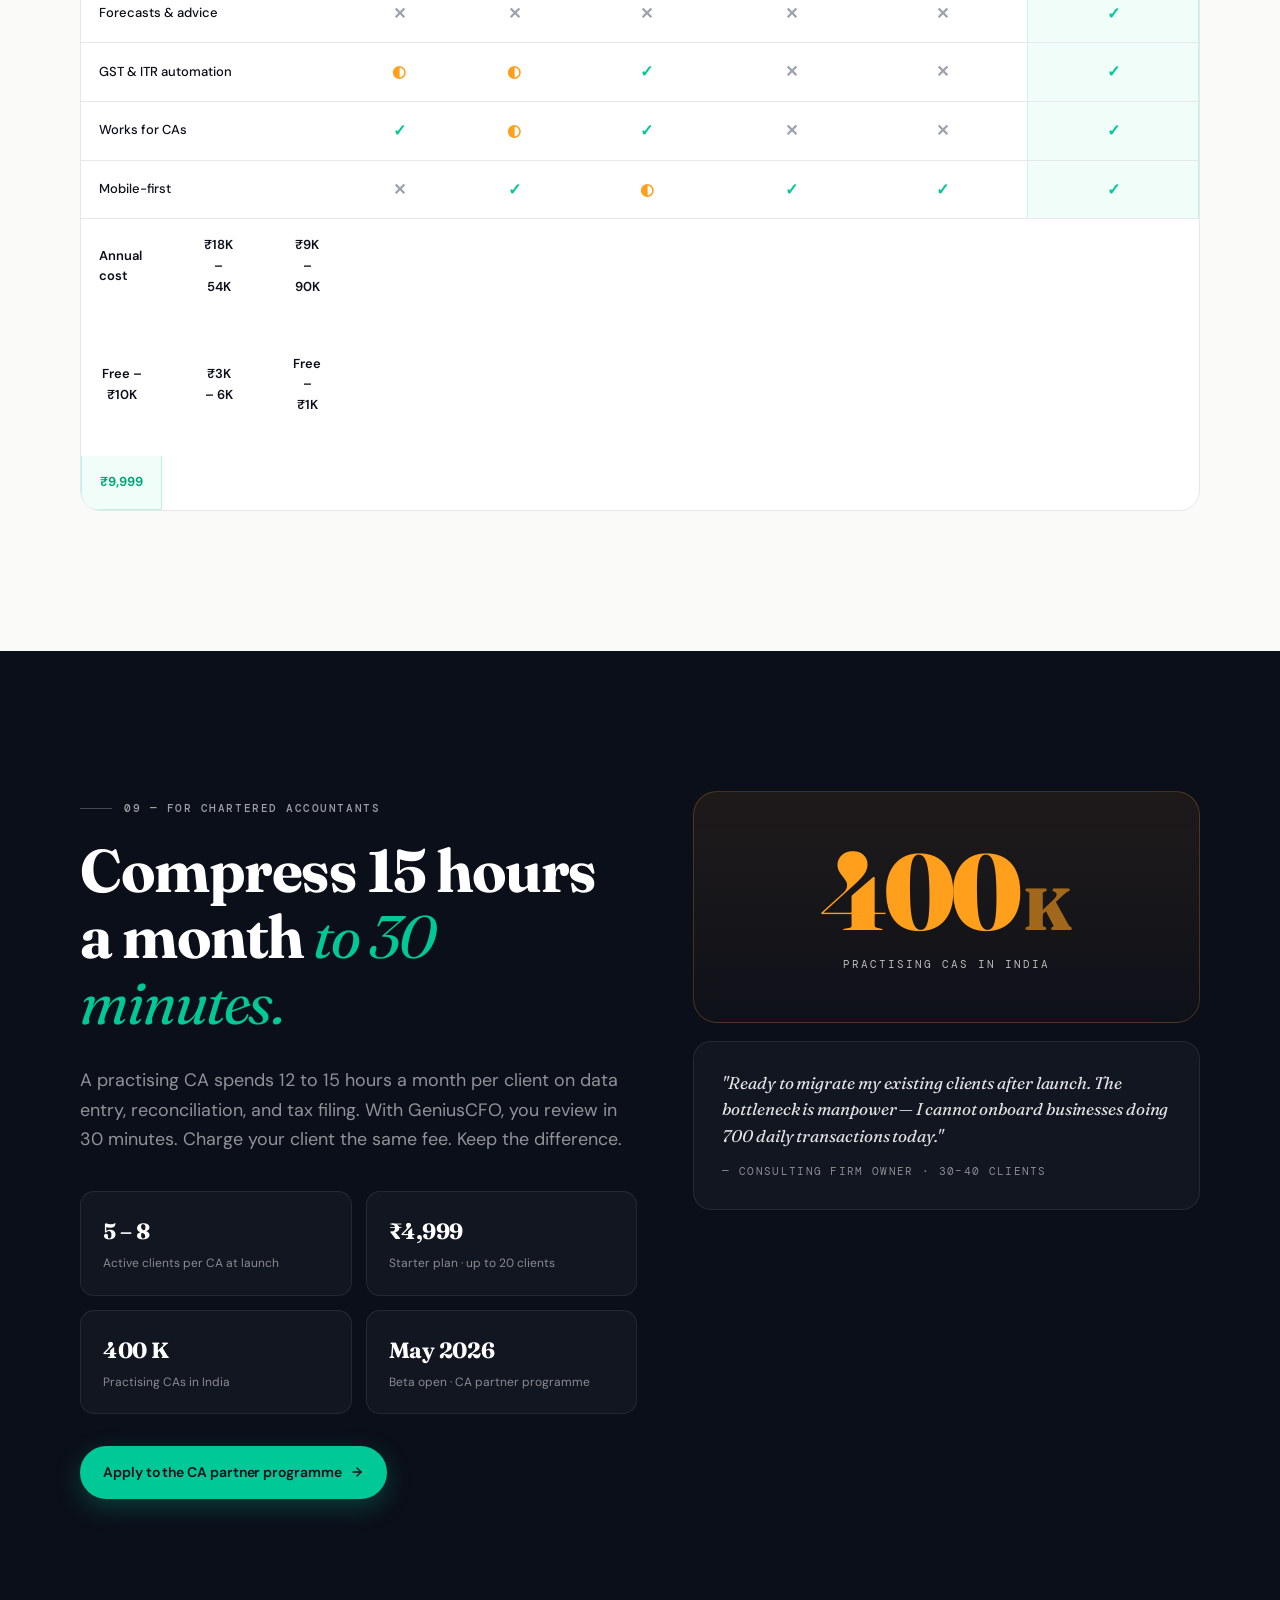
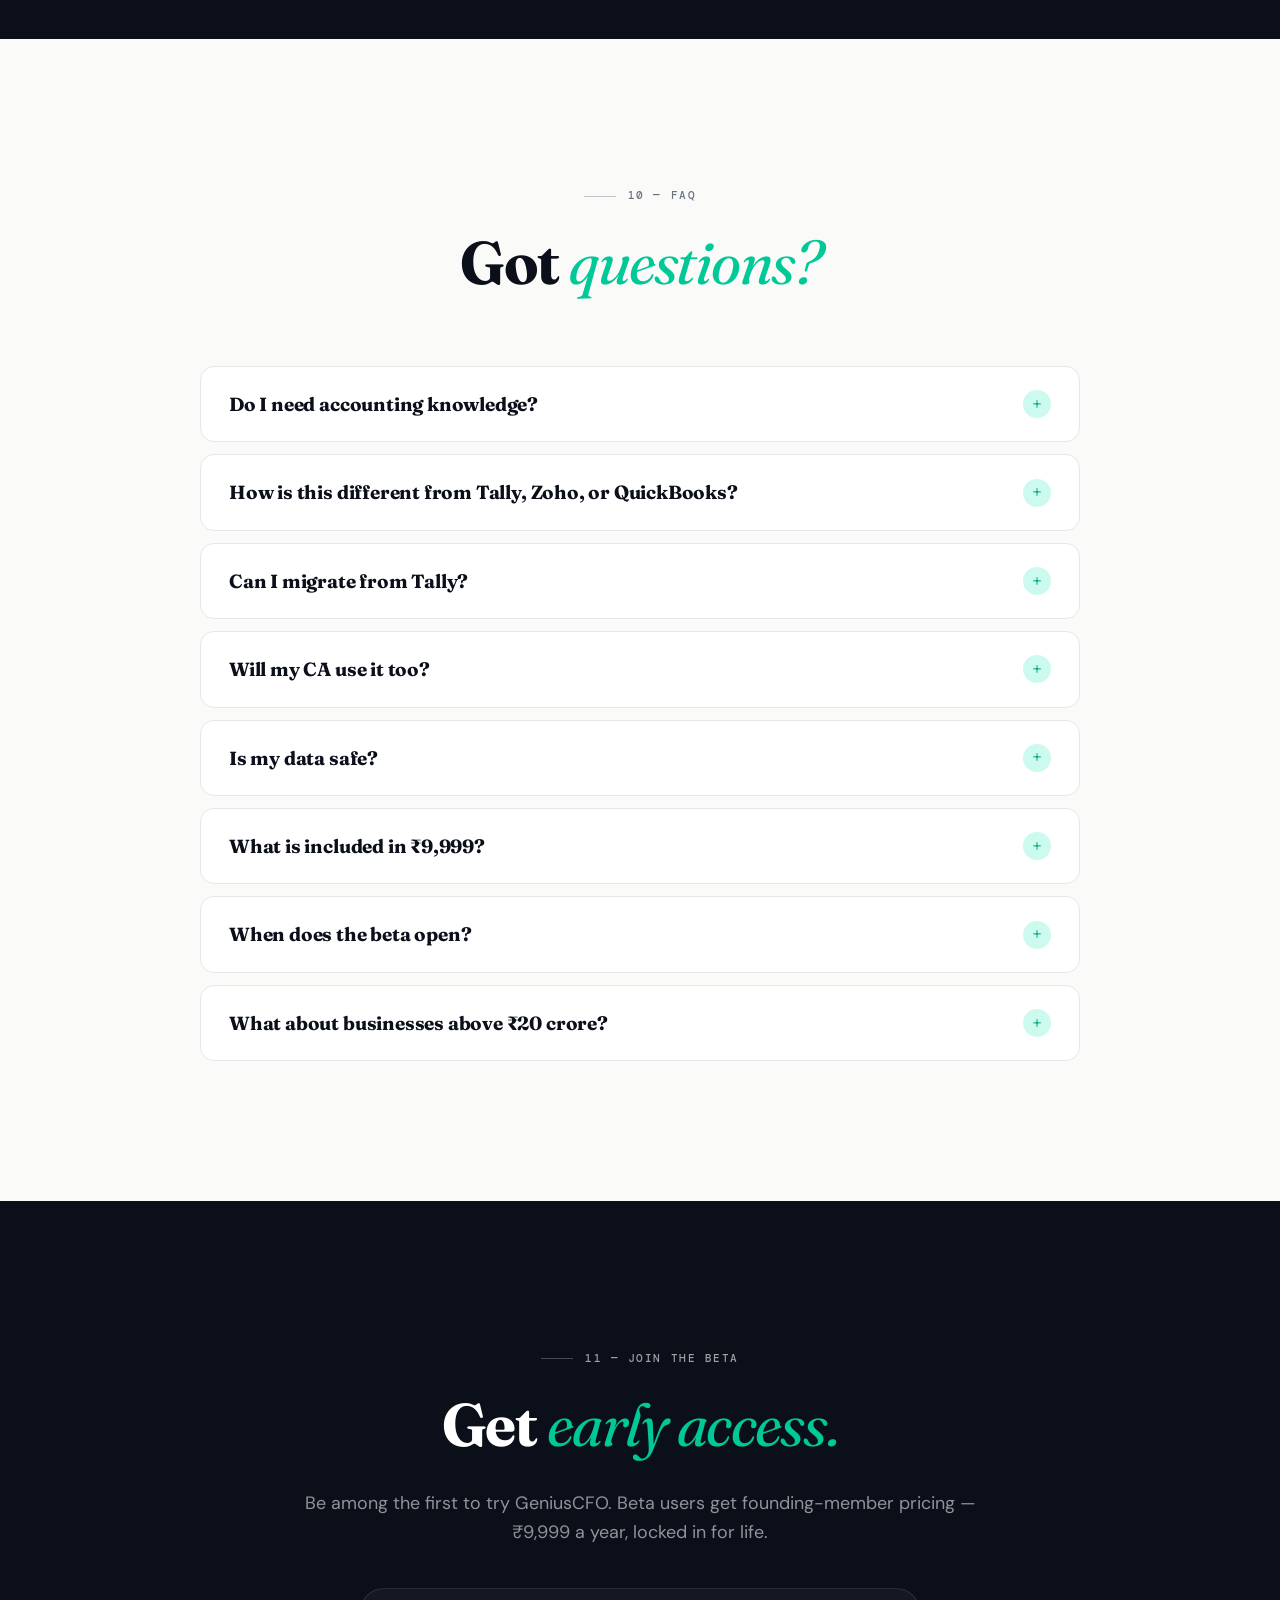
==== commit 741e3a41: "Waitlist form UX improvements - Submit button shows spinning loader and is disabled while submitting" ====
--- a/geniuscfo-landing-standalone.html
+++ b/geniuscfo-landing-standalone.html
@@ -1358,6 +1358,14 @@
   margin-top: 16px;
 }
 .microcopy .dot { color: rgba(255,255,255,0.2); margin: 0 6px; }
+.req { color: var(--emerald); font-style: normal; }
+
+/* Submit button loading state */
+.btn-spinner { display: none; animation: spin 0.7s linear infinite; flex-shrink: 0; }
+.btn.submitting .btn-label { opacity: 0.7; }
+.btn.submitting .arrow { display: none; }
+.btn.submitting .btn-spinner { display: block; }
+@keyframes spin { to { transform: rotate(360deg); } }
 .waitlist-count {
   text-align: center;
   margin-top: 28px;
@@ -2633,24 +2641,24 @@
     <div class="waitlist-card reveal">
       <form id="waitlist-form" autocomplete="on">
         <div class="form-row">
-          <label for="f-name">Full name</label>
+          <label for="f-name">Full name <span class="req">*</span></label>
           <input type="text" id="f-name" name="name" placeholder="Ravi Kulkarni" required>
         </div>
         <div class="form-row">
-          <label for="f-email">Email address</label>
+          <label for="f-email">Email address <span class="req">*</span></label>
           <input type="email" id="f-email" name="email" placeholder="ravi@example.com" required>
         </div>
         <div class="form-row">
-          <label for="f-company">Business name</label>
+          <label for="f-company">Business name <span class="req">*</span></label>
           <input type="text" id="f-company" name="company" placeholder="Acme Printers" required>
         </div>
         <div class="form-row">
-          <label for="f-phone">Mobile number</label>
+          <label for="f-phone">Mobile number <span class="req">*</span></label>
           <input type="tel" id="f-phone" name="phone" placeholder="+91 98765 43210" required>
         </div>
         <div class="form-grid">
           <div class="form-row">
-            <label for="f-turnover">Annual turnover</label>
+            <label for="f-turnover">Annual turnover <span class="req">*</span></label>
             <select id="f-turnover" name="turnover" required>
               <option value="" disabled selected>Select range</option>
               <option>Less than ₹50 Lakhs</option>
@@ -2662,7 +2670,7 @@
             </select>
           </div>
           <div class="form-row">
-            <label for="f-role">I am a</label>
+            <label for="f-role">I am a <span class="req">*</span></label>
             <select id="f-role" name="role" required>
               <option value="" disabled selected>Select role</option>
               <option>Business Owner</option>
@@ -2680,13 +2688,13 @@
             <span>I agree to receive updates and promotional messages on WhatsApp from <a href="#" data-modal="privacy" class="optin-link">GeniusCFO</a>.</span>
           </label>
         </div>
-        <button type="submit" class="btn btn-primary btn-block" style="margin-top:22px;" data-cta="waitlist-submit">
-          Join the waitlist · It is free
+        <button type="submit" id="waitlist-submit-btn" class="btn btn-primary btn-block" style="margin-top:22px;" data-cta="waitlist-submit">
+          <span class="btn-label">Join the waitlist · It is free</span>
           <svg class="arrow" width="14" height="14" viewBox="0 0 24 24" fill="none" stroke="currentColor" stroke-width="2.4" stroke-linecap="round" stroke-linejoin="round"><line x1="5" y1="12" x2="19" y2="12"></line><polyline points="12 5 19 12 12 19"></polyline></svg>
+          <svg class="btn-spinner" width="16" height="16" viewBox="0 0 24 24" fill="none" stroke="currentColor" stroke-width="2.5" stroke-linecap="round"><circle cx="12" cy="12" r="10" stroke-opacity="0.25"/><path d="M12 2a10 10 0 0 1 10 10"/></svg>
         </button>
         <div class="microcopy">No credit card<span class="dot">·</span>No spam<span class="dot">·</span>Unsubscribe anytime<span class="dot">·</span>DPDP-compliant</div>
       </form>
-      <div class="waitlist-count">Join <strong>250+</strong> business owners and CAs already on the waitlist</div>
       <div class="waitlist-success" id="waitlist-success" style="display:none;">
         <div class="emoji">🎉</div>
         <h3>You are on the list!</h3>
@@ -3023,8 +3031,15 @@
   const success = document.getElementById('waitlist-success');
   const ENDPOINT = 'https://script.google.com/macros/s/AKfycby2kVnqAkcFj93_kSpzUHwWzEXyysxlsxhLW7WymcU1_CcvadwLrLeWqVfbyA54QM6grA/exec';
 
+  const submitBtn = document.getElementById('waitlist-submit-btn');
+
   form.addEventListener('submit', async (e) => {
     e.preventDefault();
+
+    // Show loading state
+    submitBtn.classList.add('submitting');
+    submitBtn.disabled = true;
+
     const data = Object.fromEntries(new FormData(form).entries());
     data.timestamp = new Date().toISOString();
 
@@ -3042,13 +3057,11 @@
       await fetch(ENDPOINT, {
         method: 'POST',
         mode: 'no-cors',
-        headers: { 'Content-Type': 'application/json' },
-        body: JSON.stringify(data),
+        body: new URLSearchParams(data),
       });
     } catch (err) { /* no-cors returns opaque — ignore */ }
 
     form.style.display = 'none';
-    document.querySelector('.waitlist-count').style.display = 'none';
     success.style.display = 'block';
   });
 
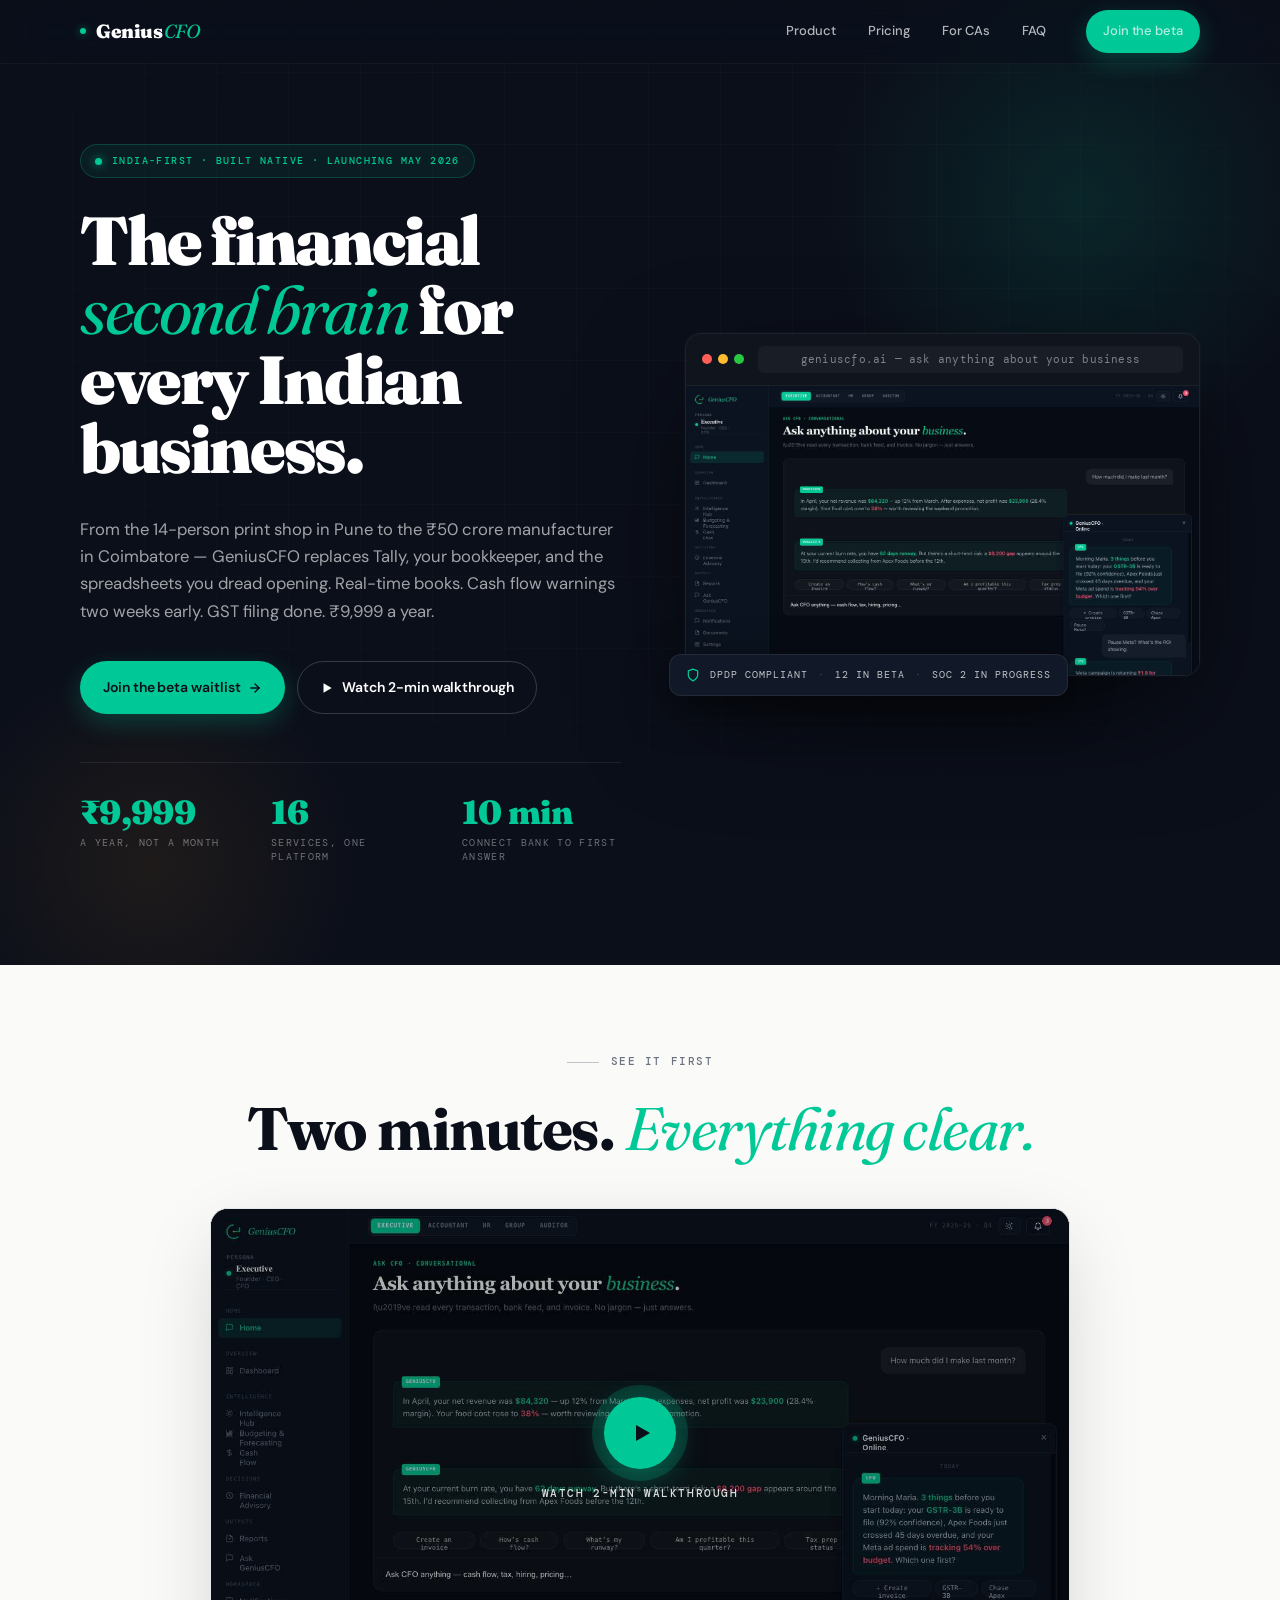
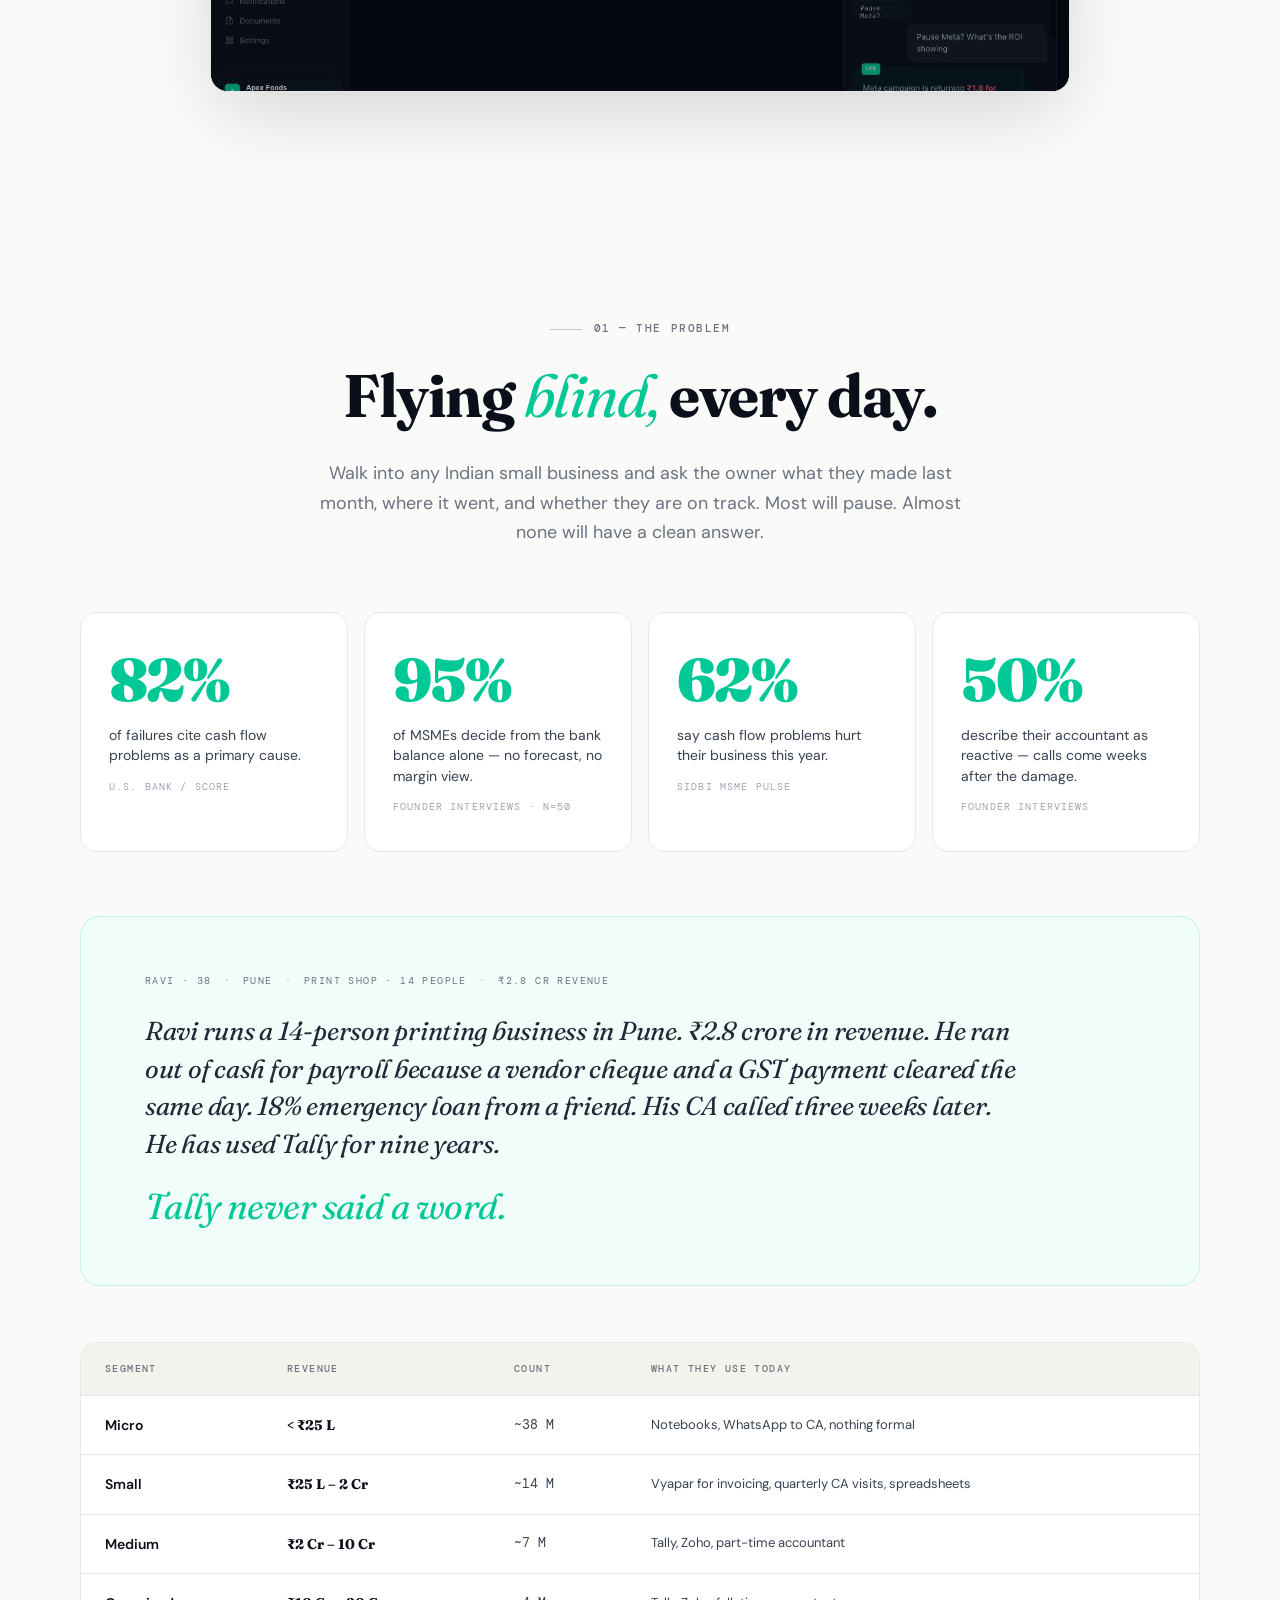
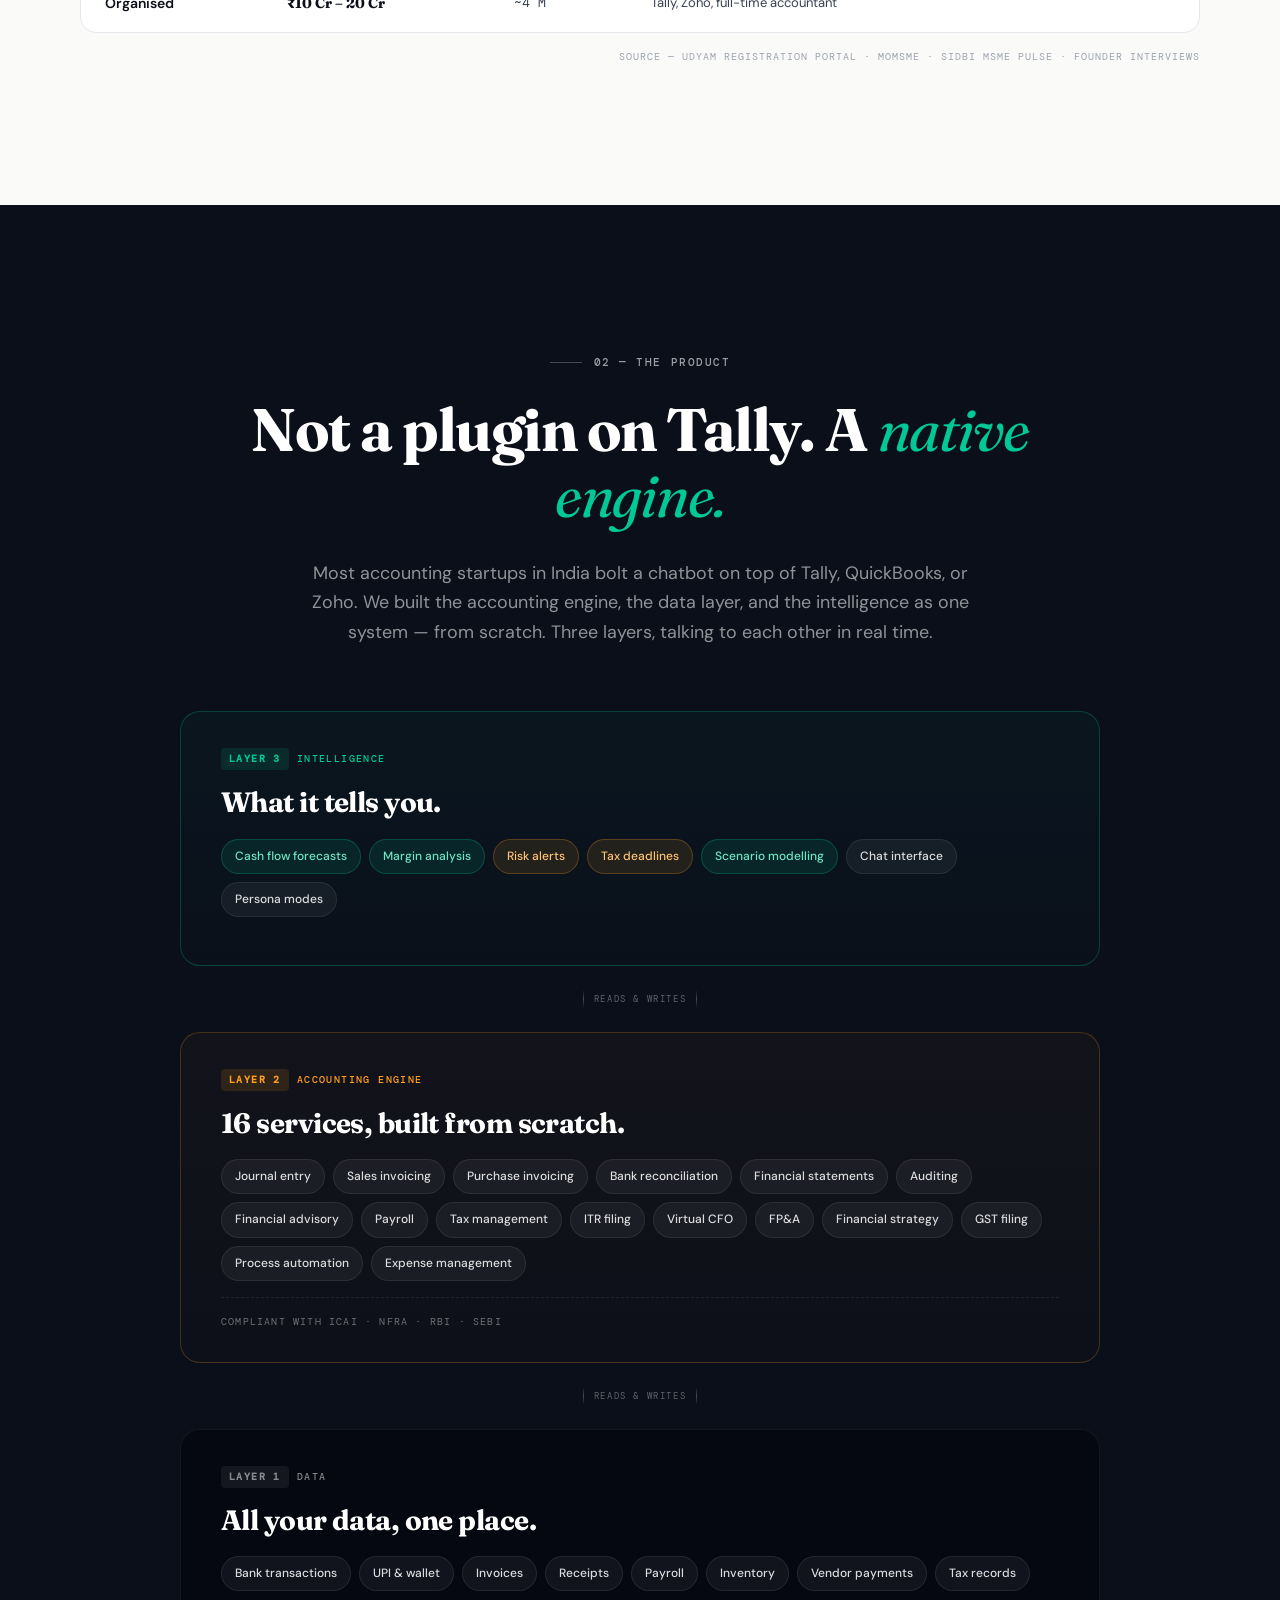
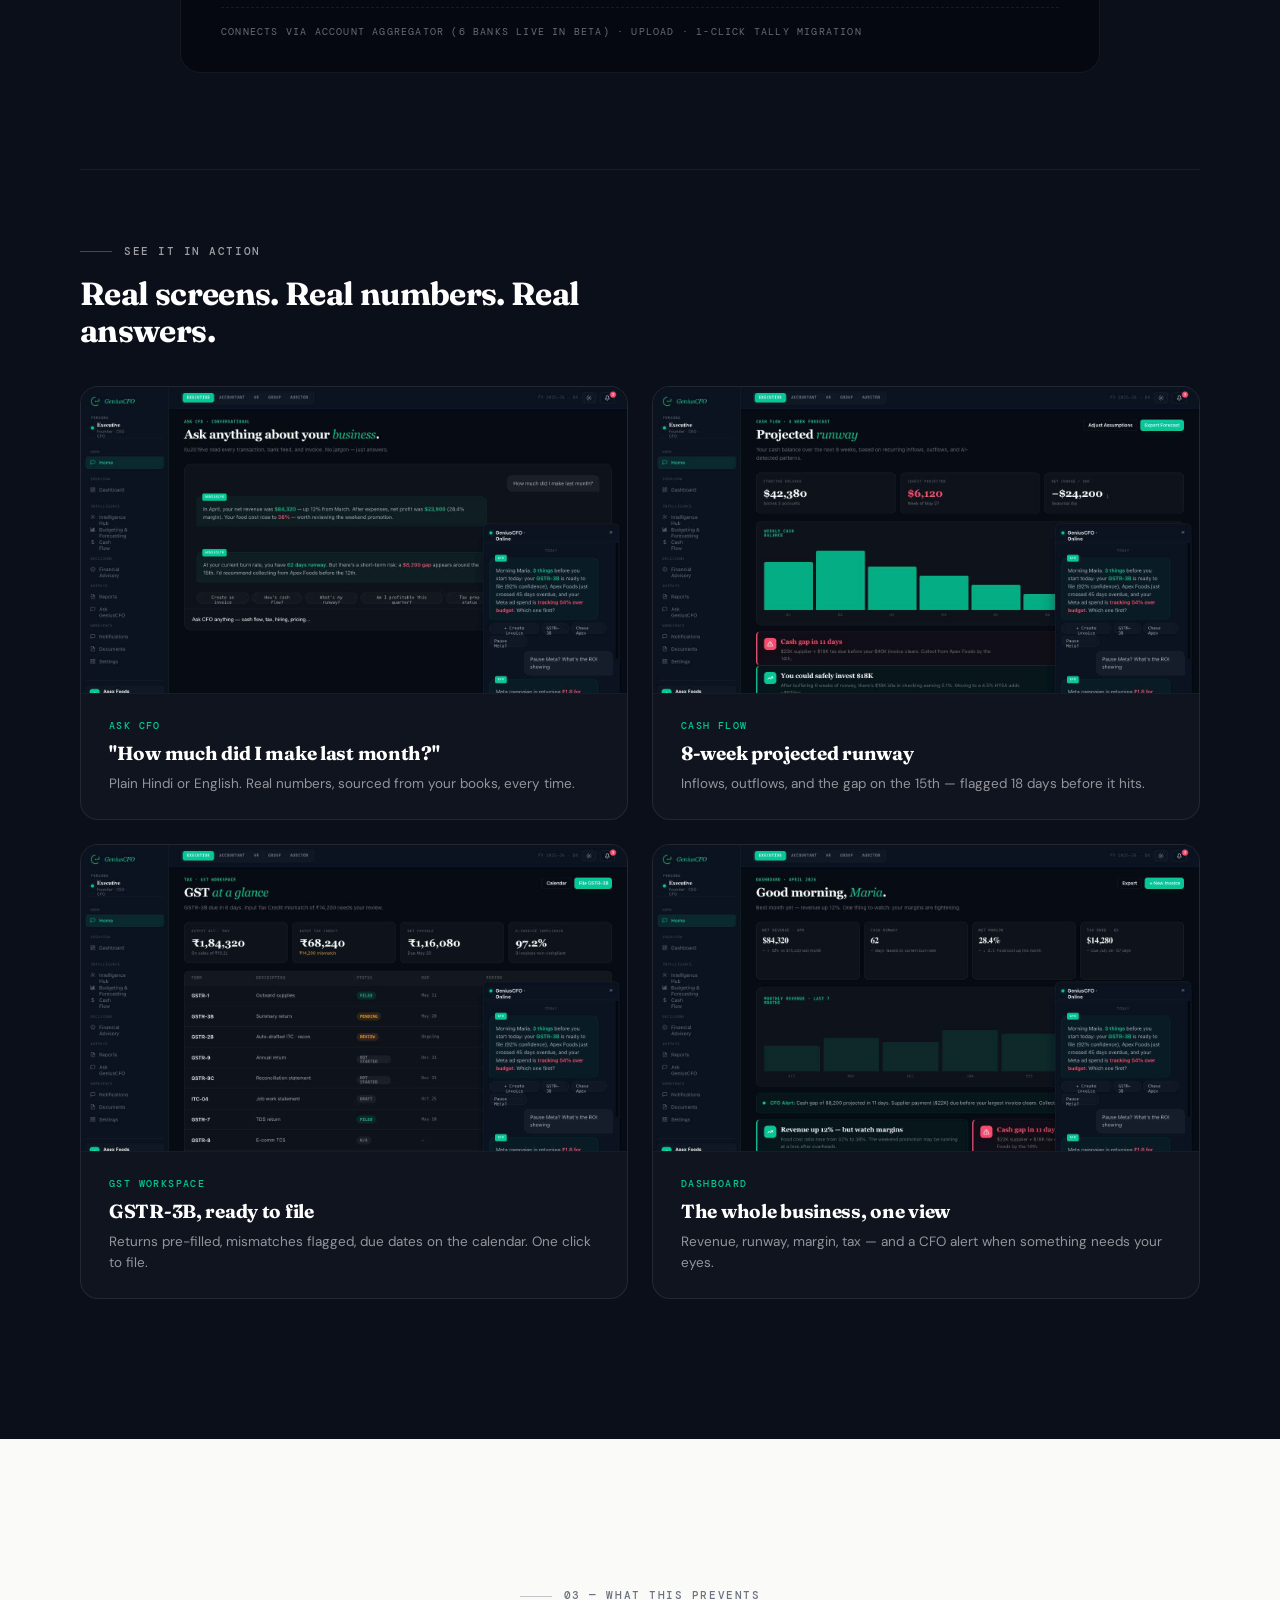
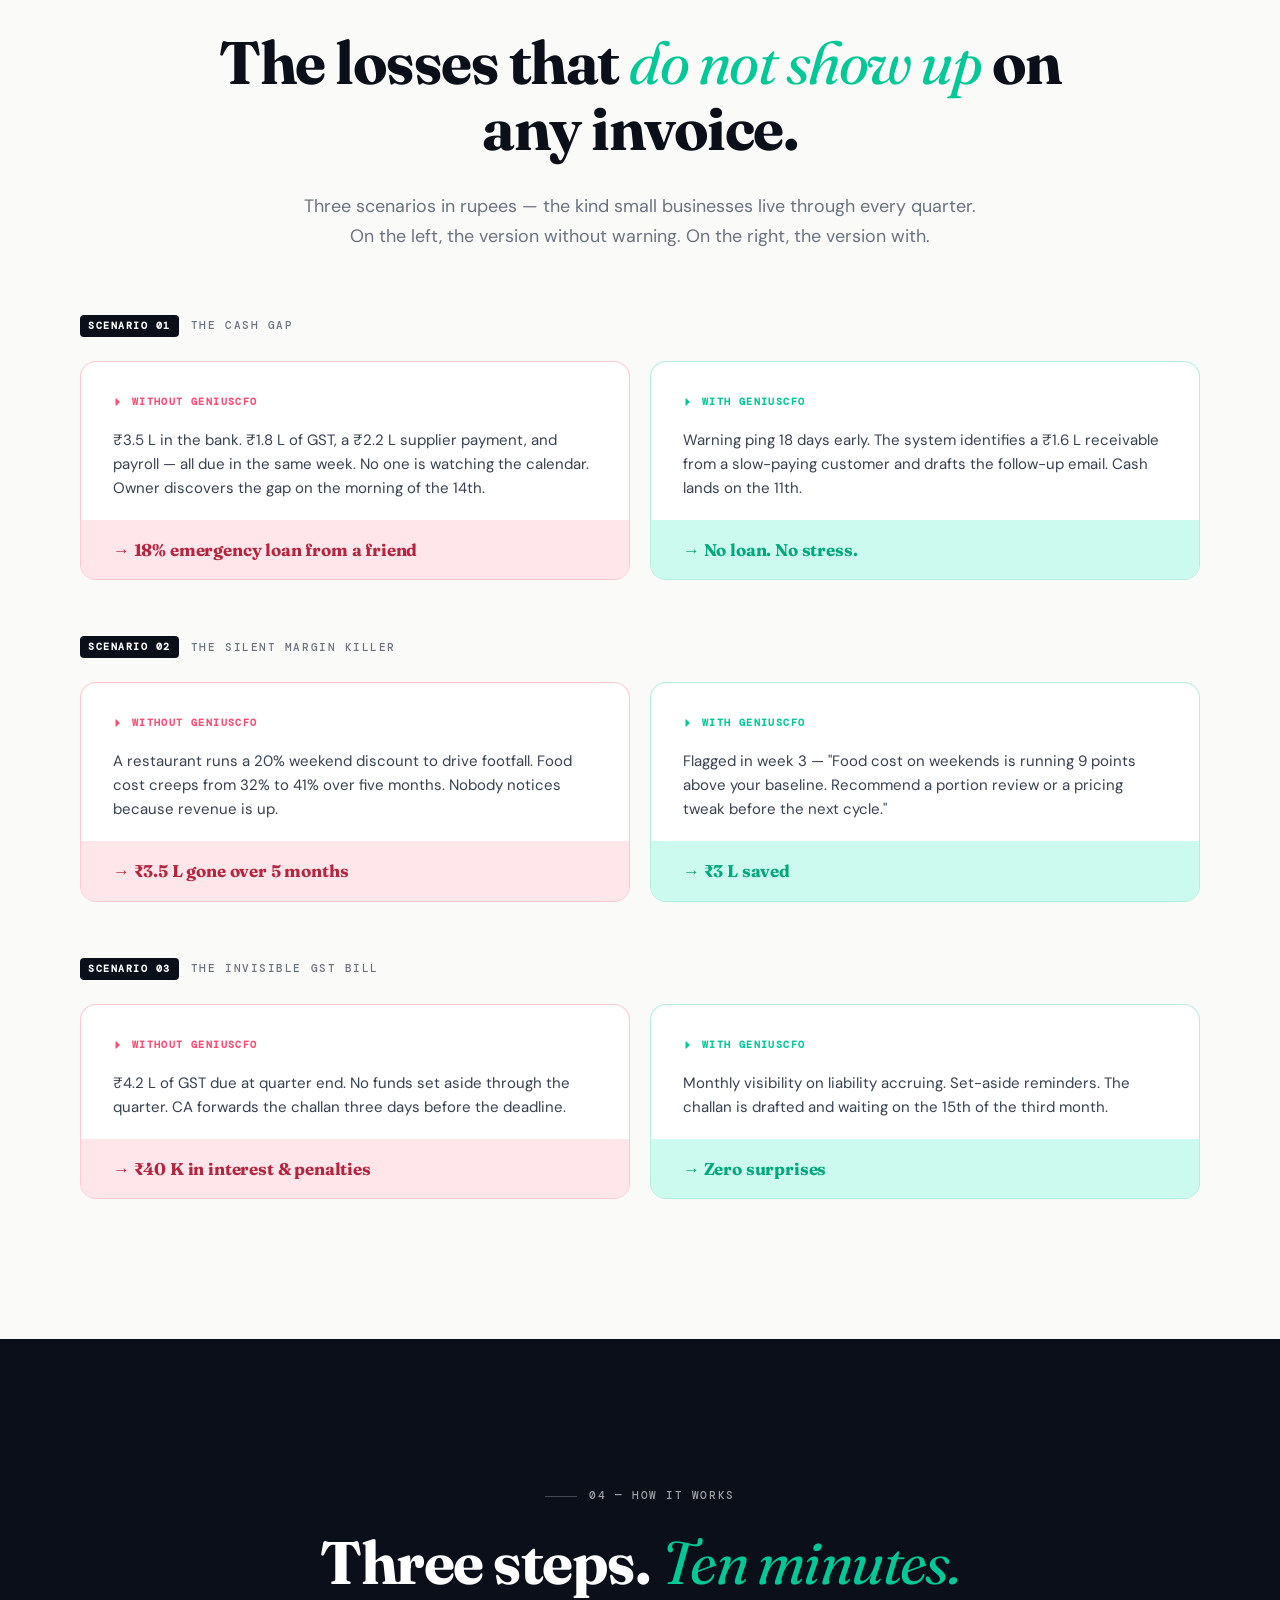
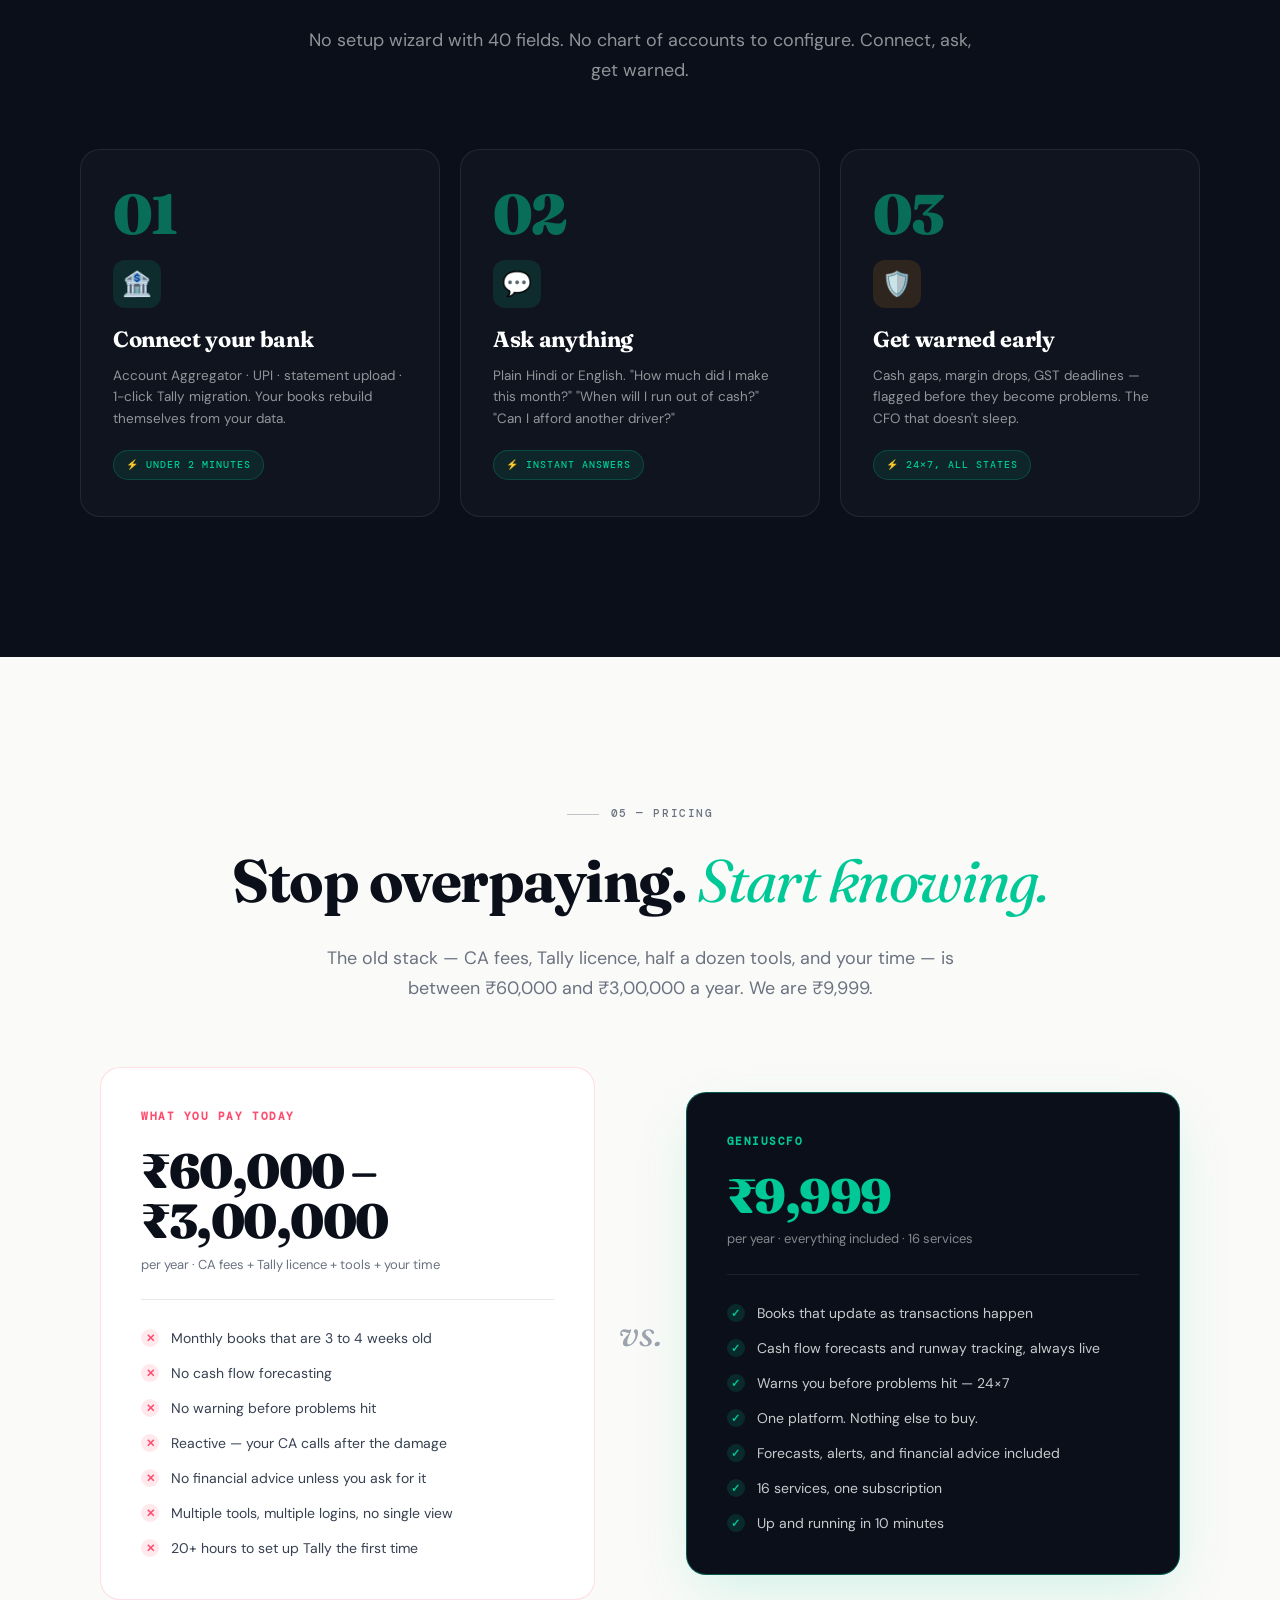
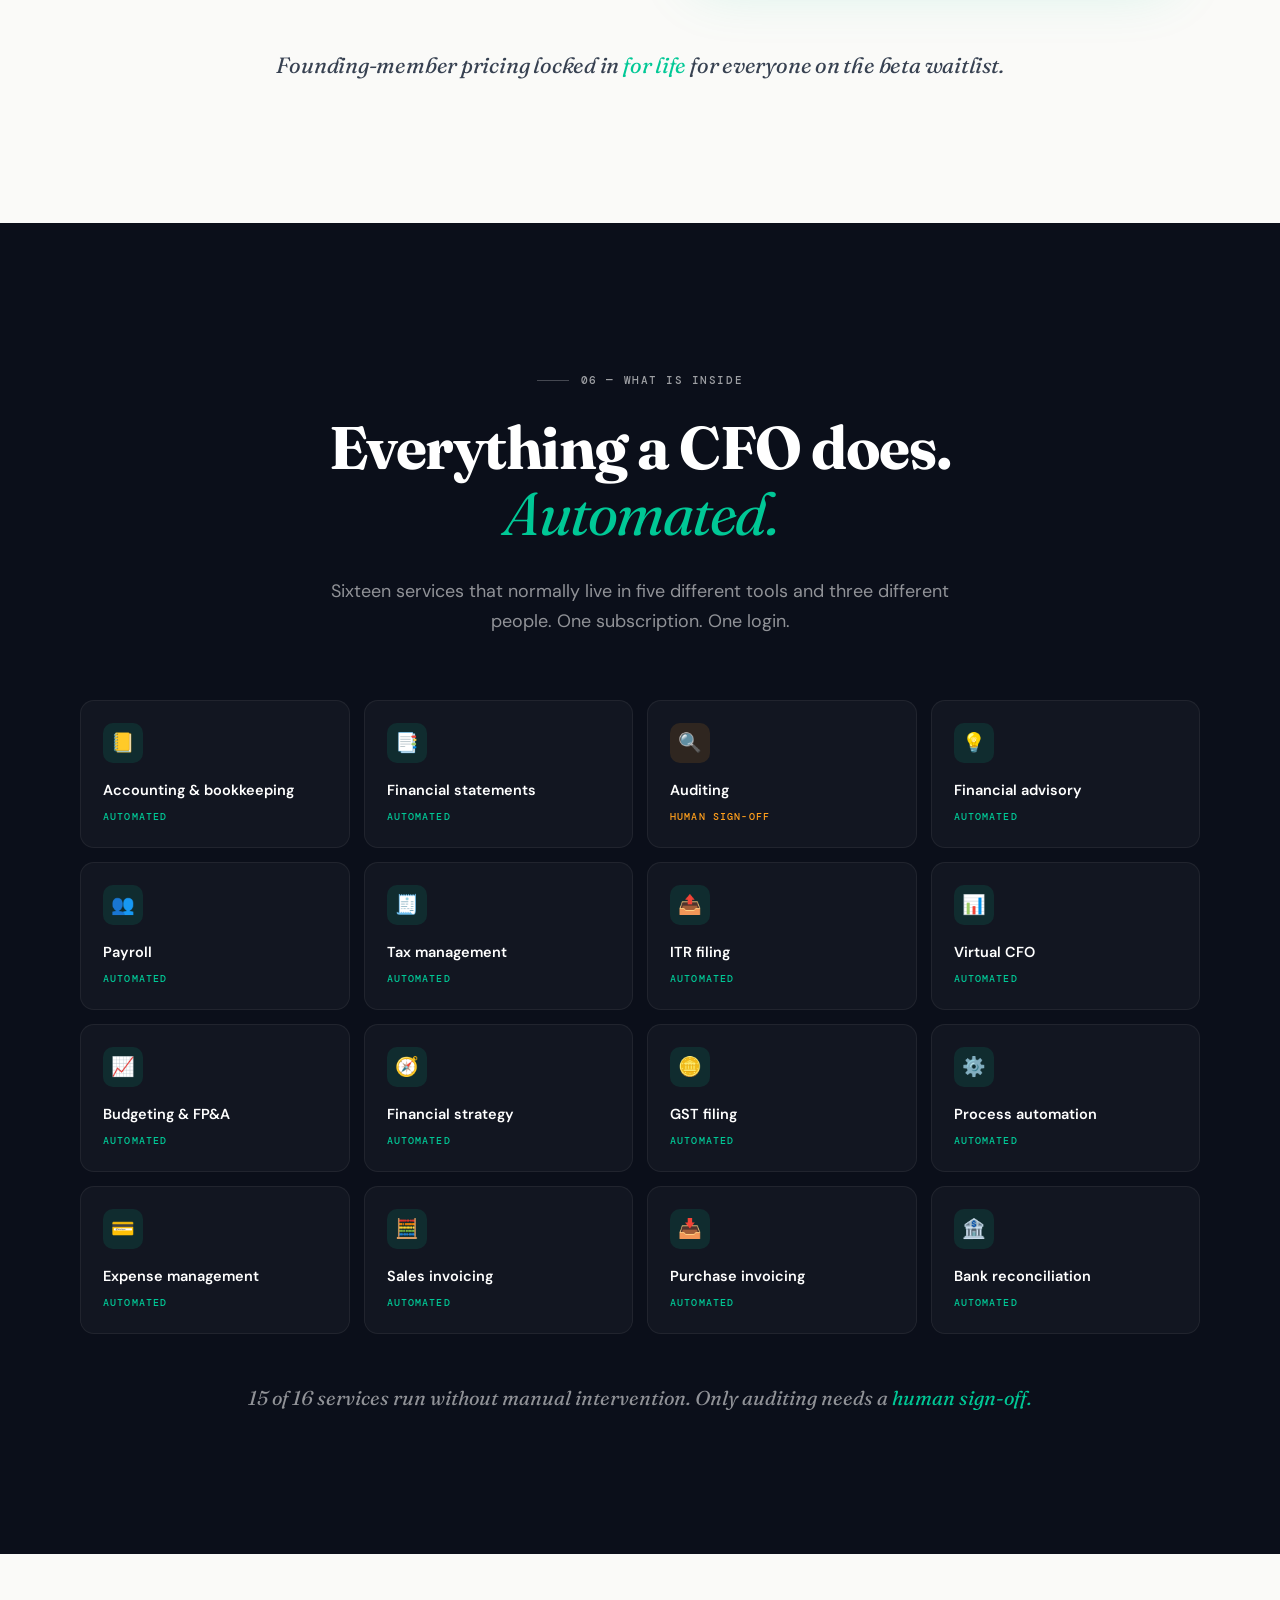
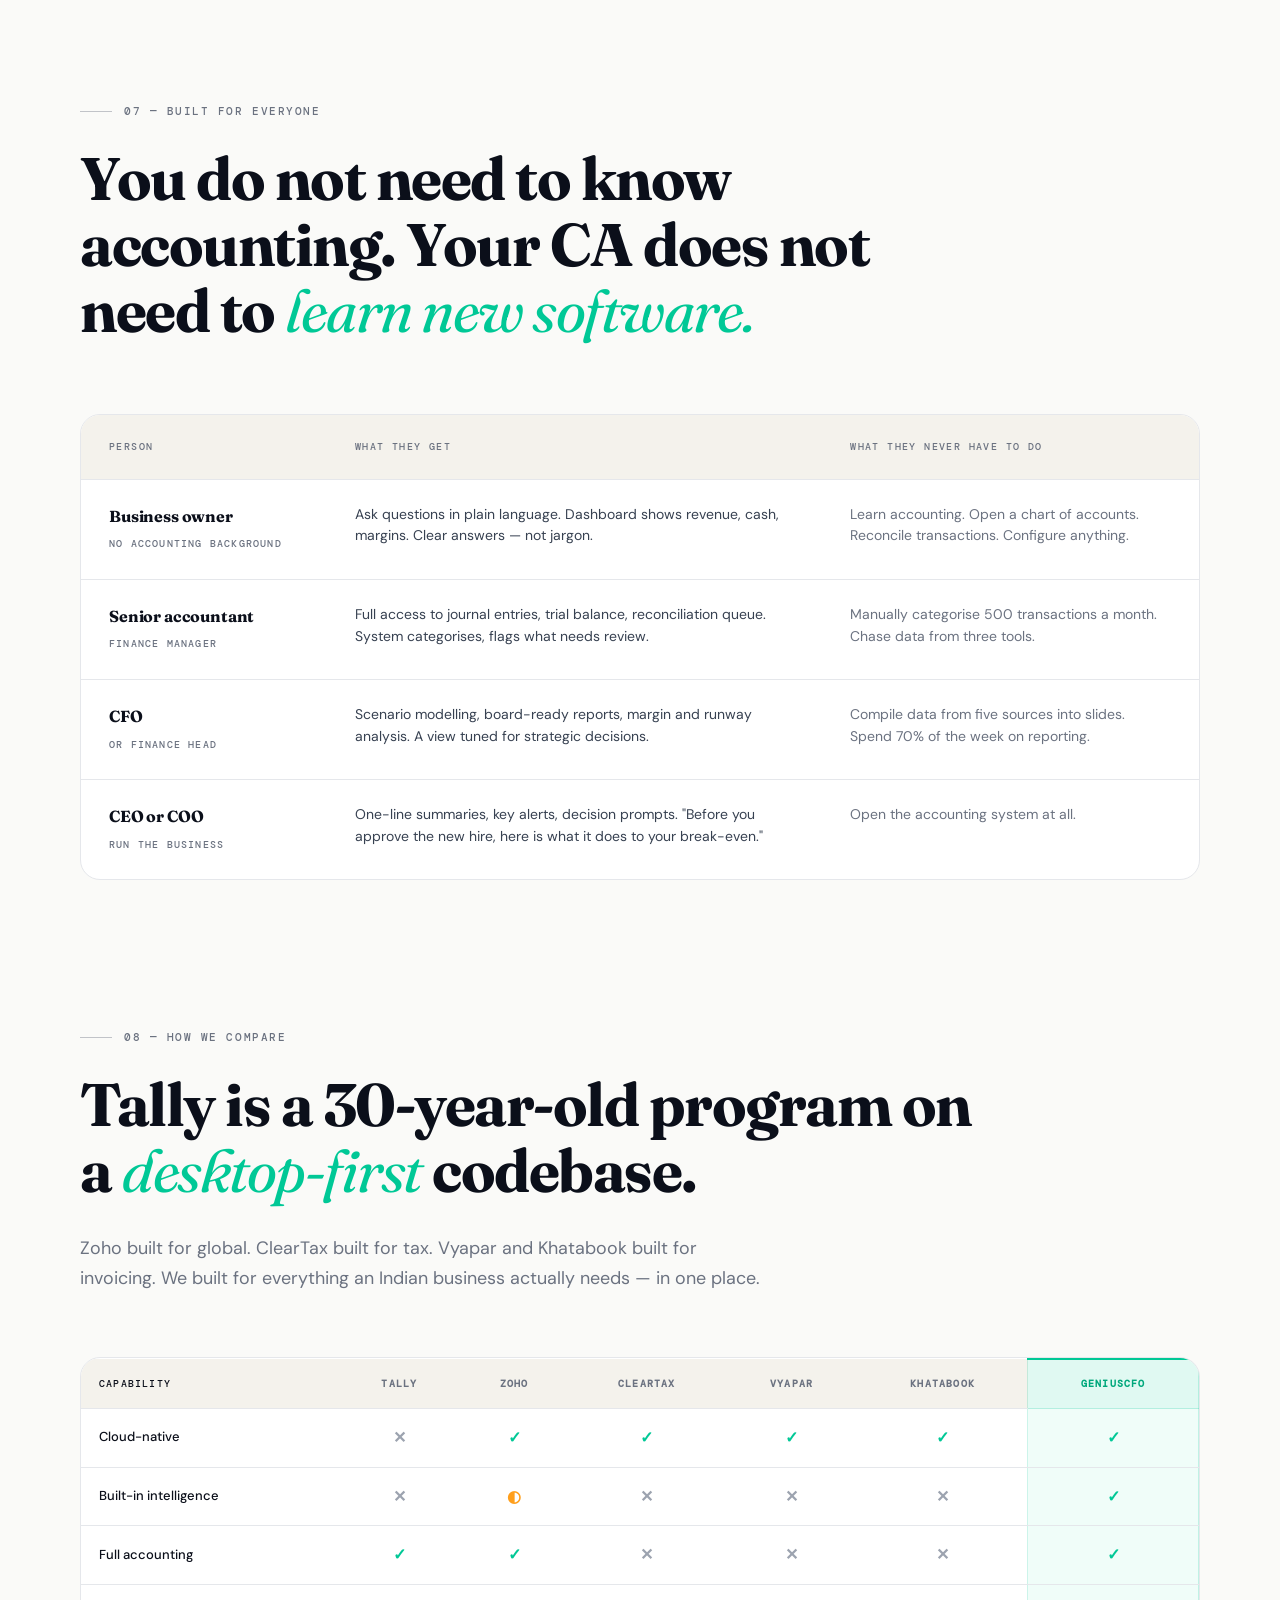
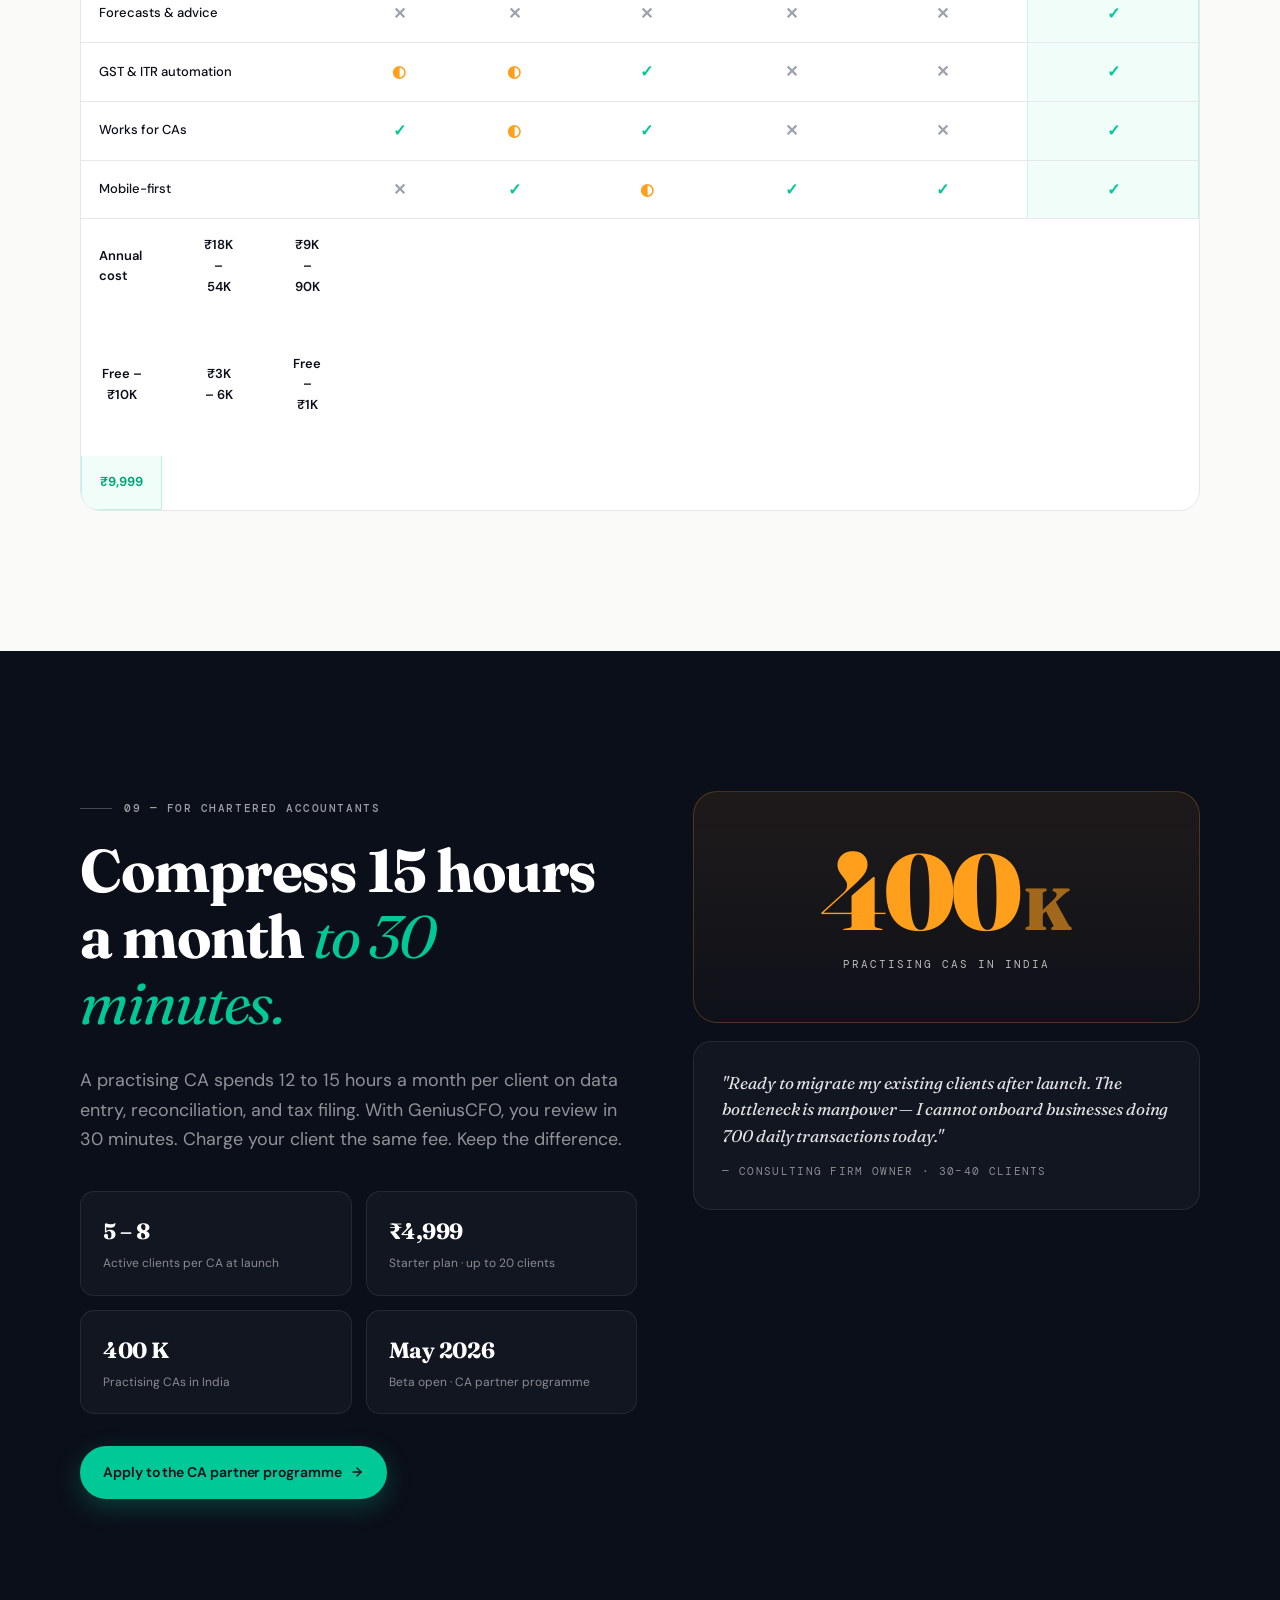
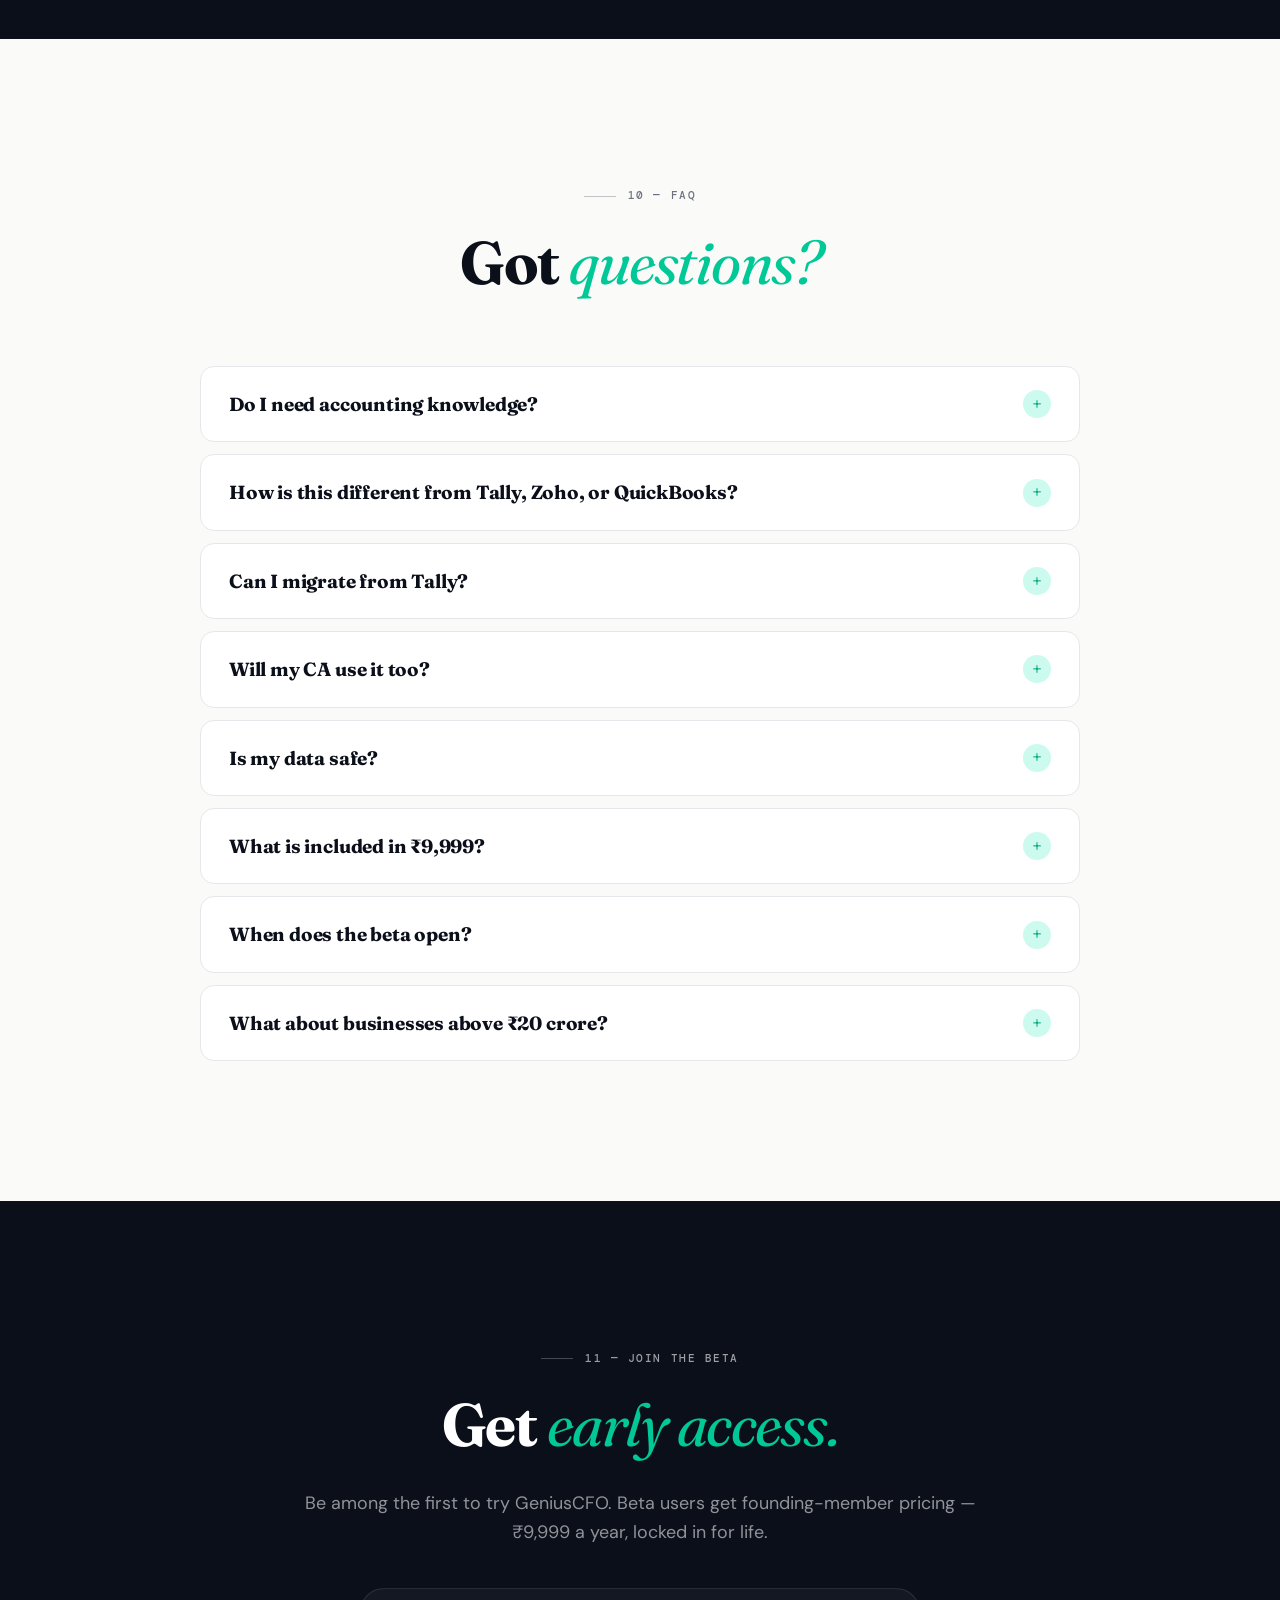
==== commit 17d4071f: "Phone number validation with specific error message - Accepts only: 9958067153 | 919958067153 | +919" ====
--- a/geniuscfo-landing-standalone.html
+++ b/geniuscfo-landing-standalone.html
@@ -1359,6 +1359,26 @@
 }
 .microcopy .dot { color: rgba(255,255,255,0.2); margin: 0 6px; }
 .req { color: var(--emerald); font-style: normal; }
+.field-hint {
+  font-family: var(--font-mono);
+  font-size: 10px;
+  letter-spacing: 0.08em;
+  color: rgba(255,255,255,0.3);
+  margin-top: 7px;
+  line-height: 1.6;
+}
+.field-error {
+  font-size: 12.5px;
+  color: var(--coral);
+  margin-top: 6px;
+  line-height: 1.5;
+  display: none;
+}
+.field-error.visible { display: block; }
+.form-row input.invalid {
+  border-color: var(--coral);
+  background: rgba(255,75,110,0.06);
+}
 
 /* Submit button loading state */
 .btn-spinner { display: none; animation: spin 0.7s linear infinite; flex-shrink: 0; }
@@ -2654,7 +2674,9 @@
         </div>
         <div class="form-row">
           <label for="f-phone">Mobile number <span class="req">*</span></label>
-          <input type="tel" id="f-phone" name="phone" placeholder="+91 98765 43210" required>
+          <input type="tel" id="f-phone" name="phone" placeholder="9958067153" required>
+          <div class="field-hint">Accepted: 9958067153 &nbsp;·&nbsp; 919958067153 &nbsp;·&nbsp; +919958067153<br>No spaces, dashes, or brackets.</div>
+          <div class="field-error" id="phone-error"></div>
         </div>
         <div class="form-grid">
           <div class="form-row">
@@ -3026,6 +3048,39 @@
     document.body.style.overflow = '';
   }
 
+  // ---------- Phone number validation ----------
+  const phoneInput = document.getElementById('f-phone');
+  const phoneError = document.getElementById('phone-error');
+  // Accepts: 9958067153 | 919958067153 | +919958067153 — no spaces/dashes/brackets
+  const phoneRegex = /^(\+91|91)?[6-9][0-9]{9}$/;
+
+  function validatePhone() {
+    const val = phoneInput.value.trim();
+    if (!val) {
+      phoneError.textContent = '';
+      phoneError.classList.remove('visible');
+      phoneInput.classList.remove('invalid');
+      phoneInput.setCustomValidity('');
+      return true;
+    }
+    if (!phoneRegex.test(val)) {
+      phoneError.textContent =
+        'Invalid number. Use only digits — no spaces, dashes, or brackets. ' +
+        'Examples: 9958067153 · 919958067153 · +919958067153';
+      phoneError.classList.add('visible');
+      phoneInput.classList.add('invalid');
+      phoneInput.setCustomValidity('invalid');
+      return false;
+    }
+    phoneError.textContent = '';
+    phoneError.classList.remove('visible');
+    phoneInput.classList.remove('invalid');
+    phoneInput.setCustomValidity('');
+    return true;
+  }
+  phoneInput.addEventListener('input', validatePhone);
+  phoneInput.addEventListener('blur', validatePhone);
+
   // ---------- Waitlist form ----------
   const form = document.getElementById('waitlist-form');
   const success = document.getElementById('waitlist-success');
@@ -3035,6 +3090,12 @@
 
   form.addEventListener('submit', async (e) => {
     e.preventDefault();
+
+    // Block if phone is invalid
+    if (!validatePhone()) {
+      phoneInput.focus();
+      return;
+    }
 
     // Show loading state
     submitBtn.classList.add('submitting');
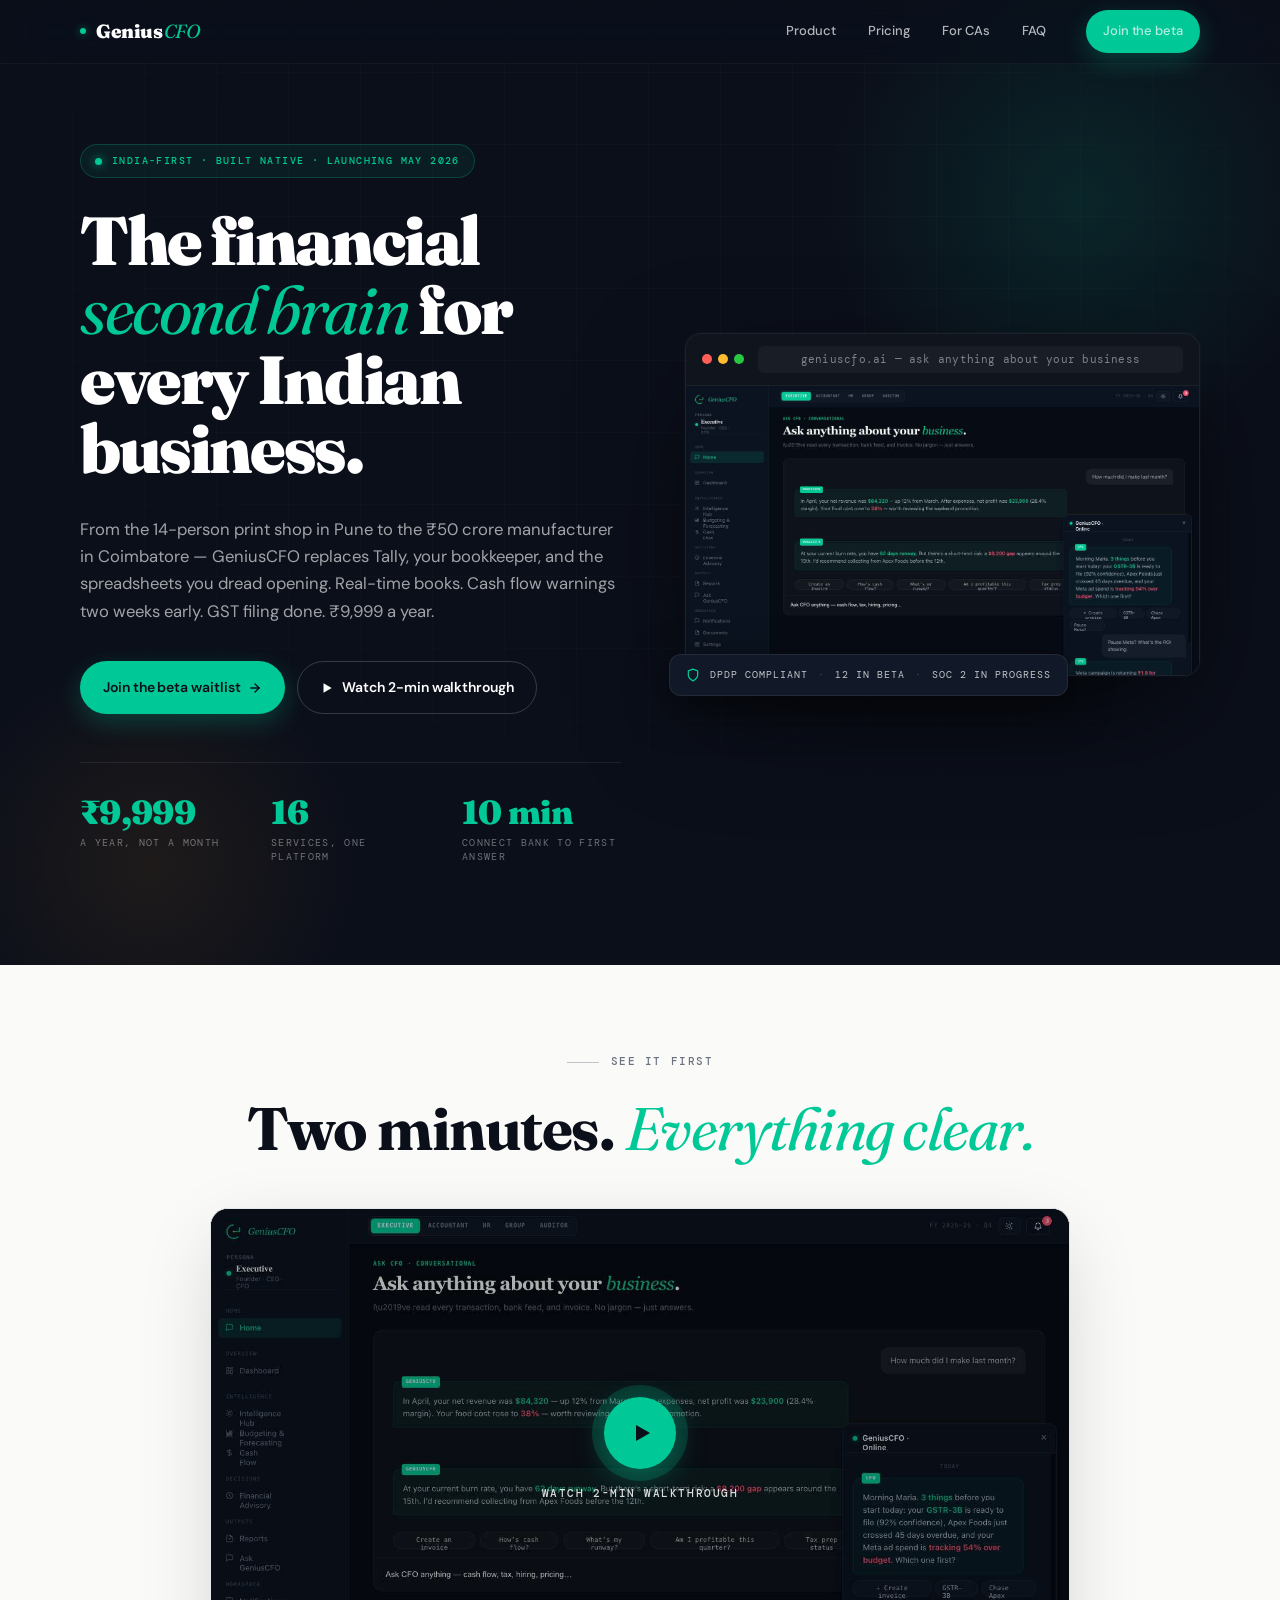
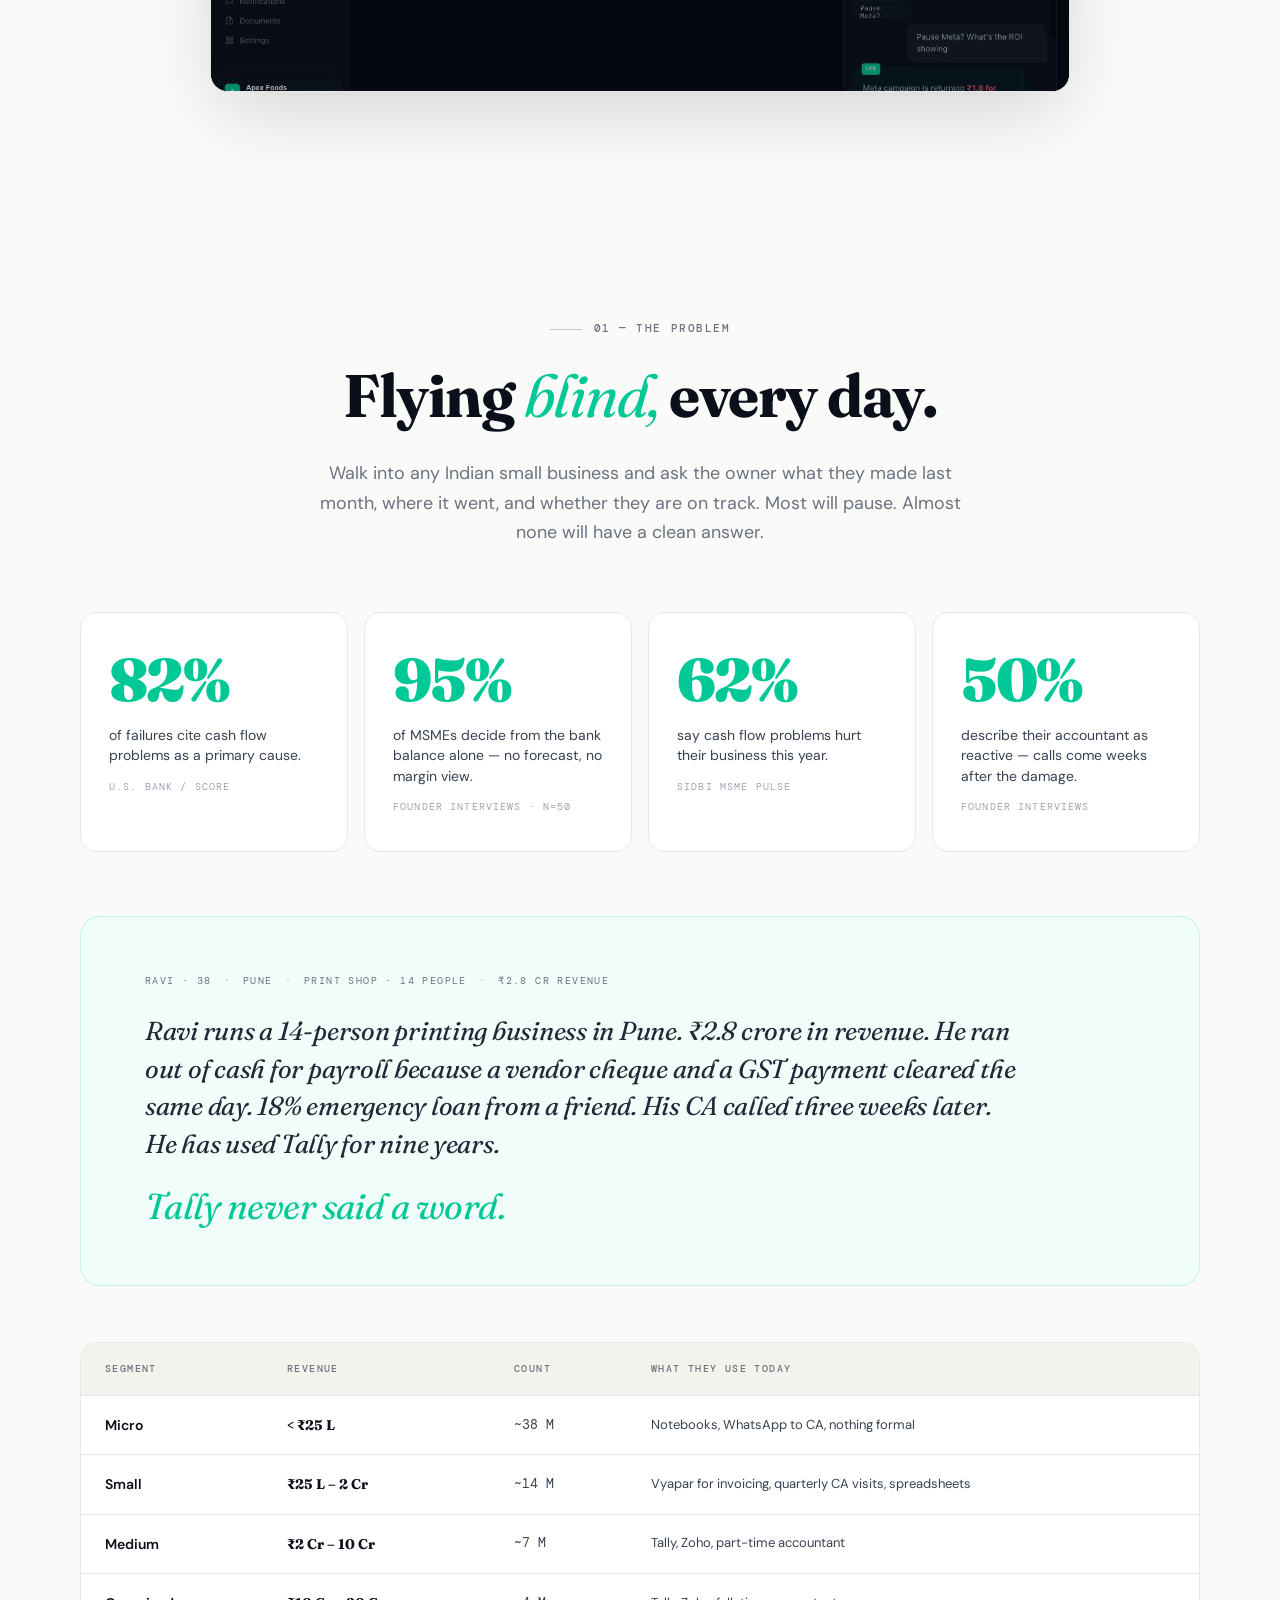
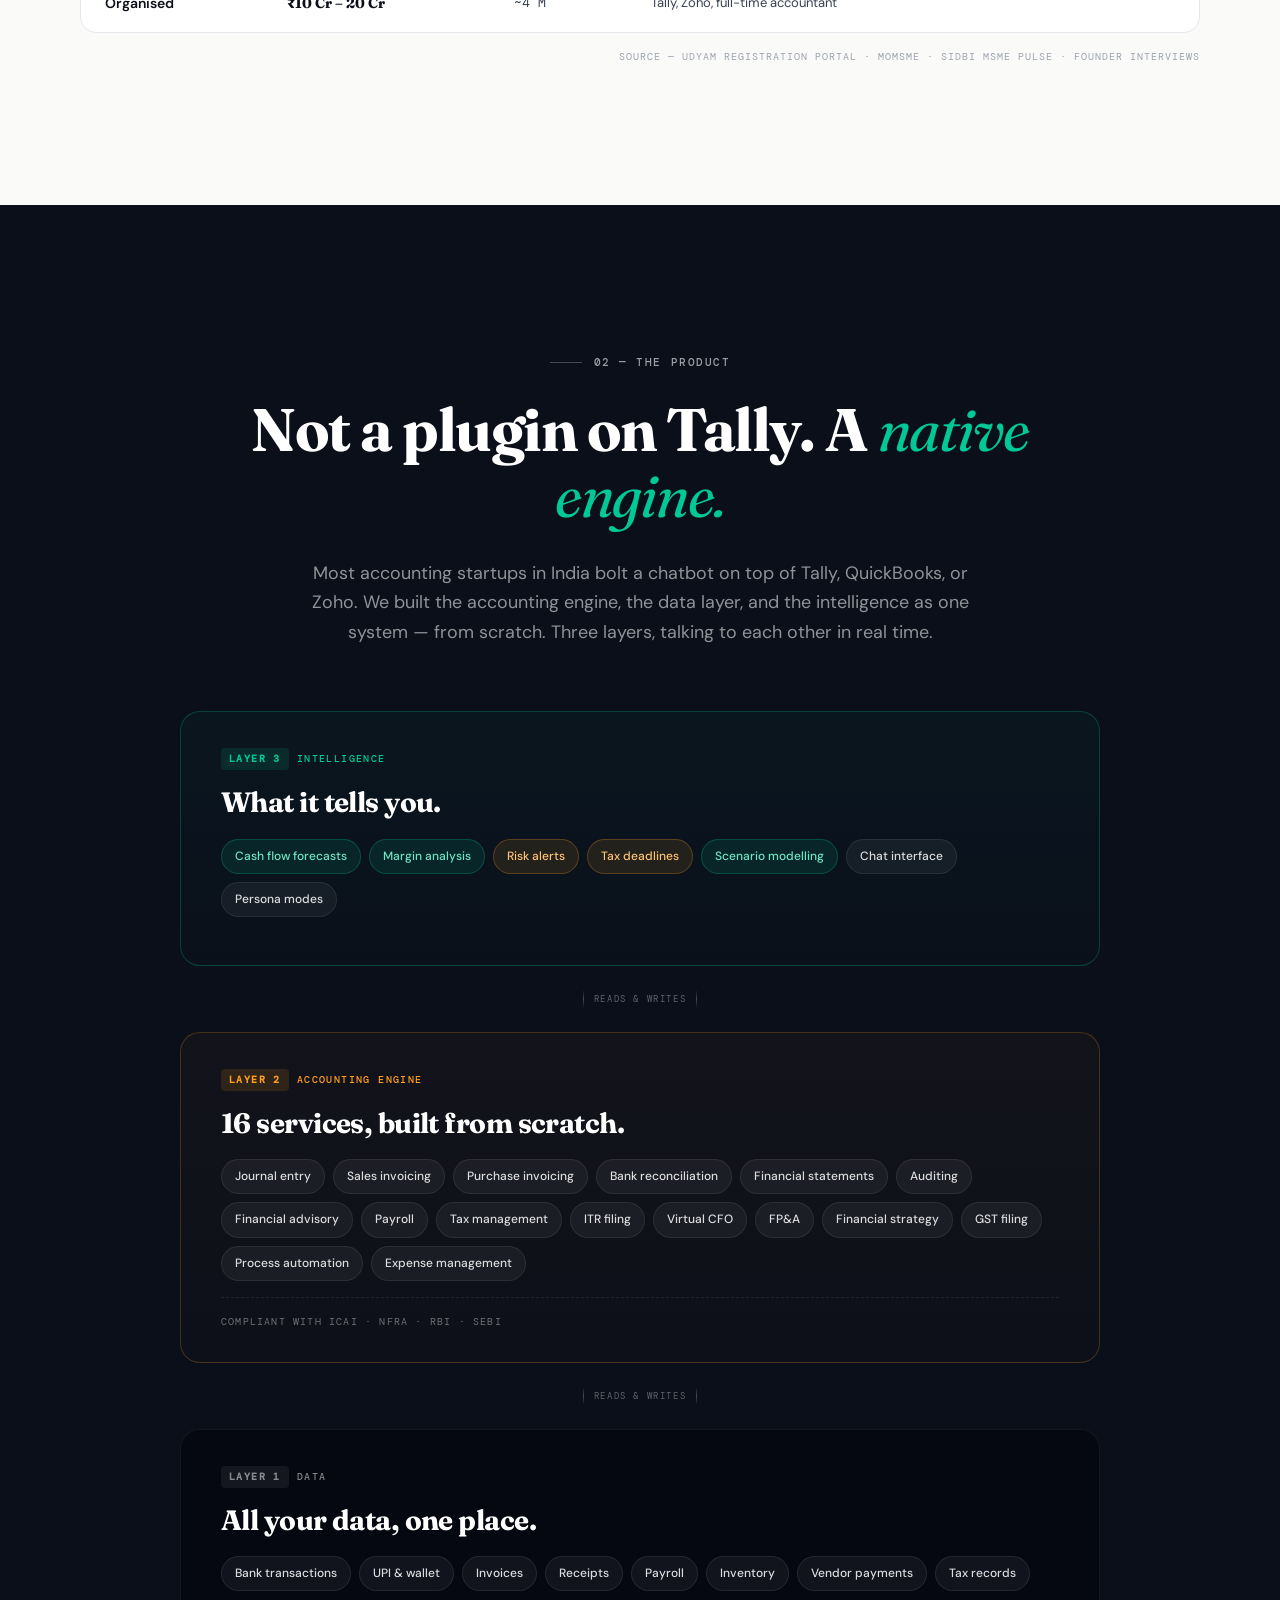
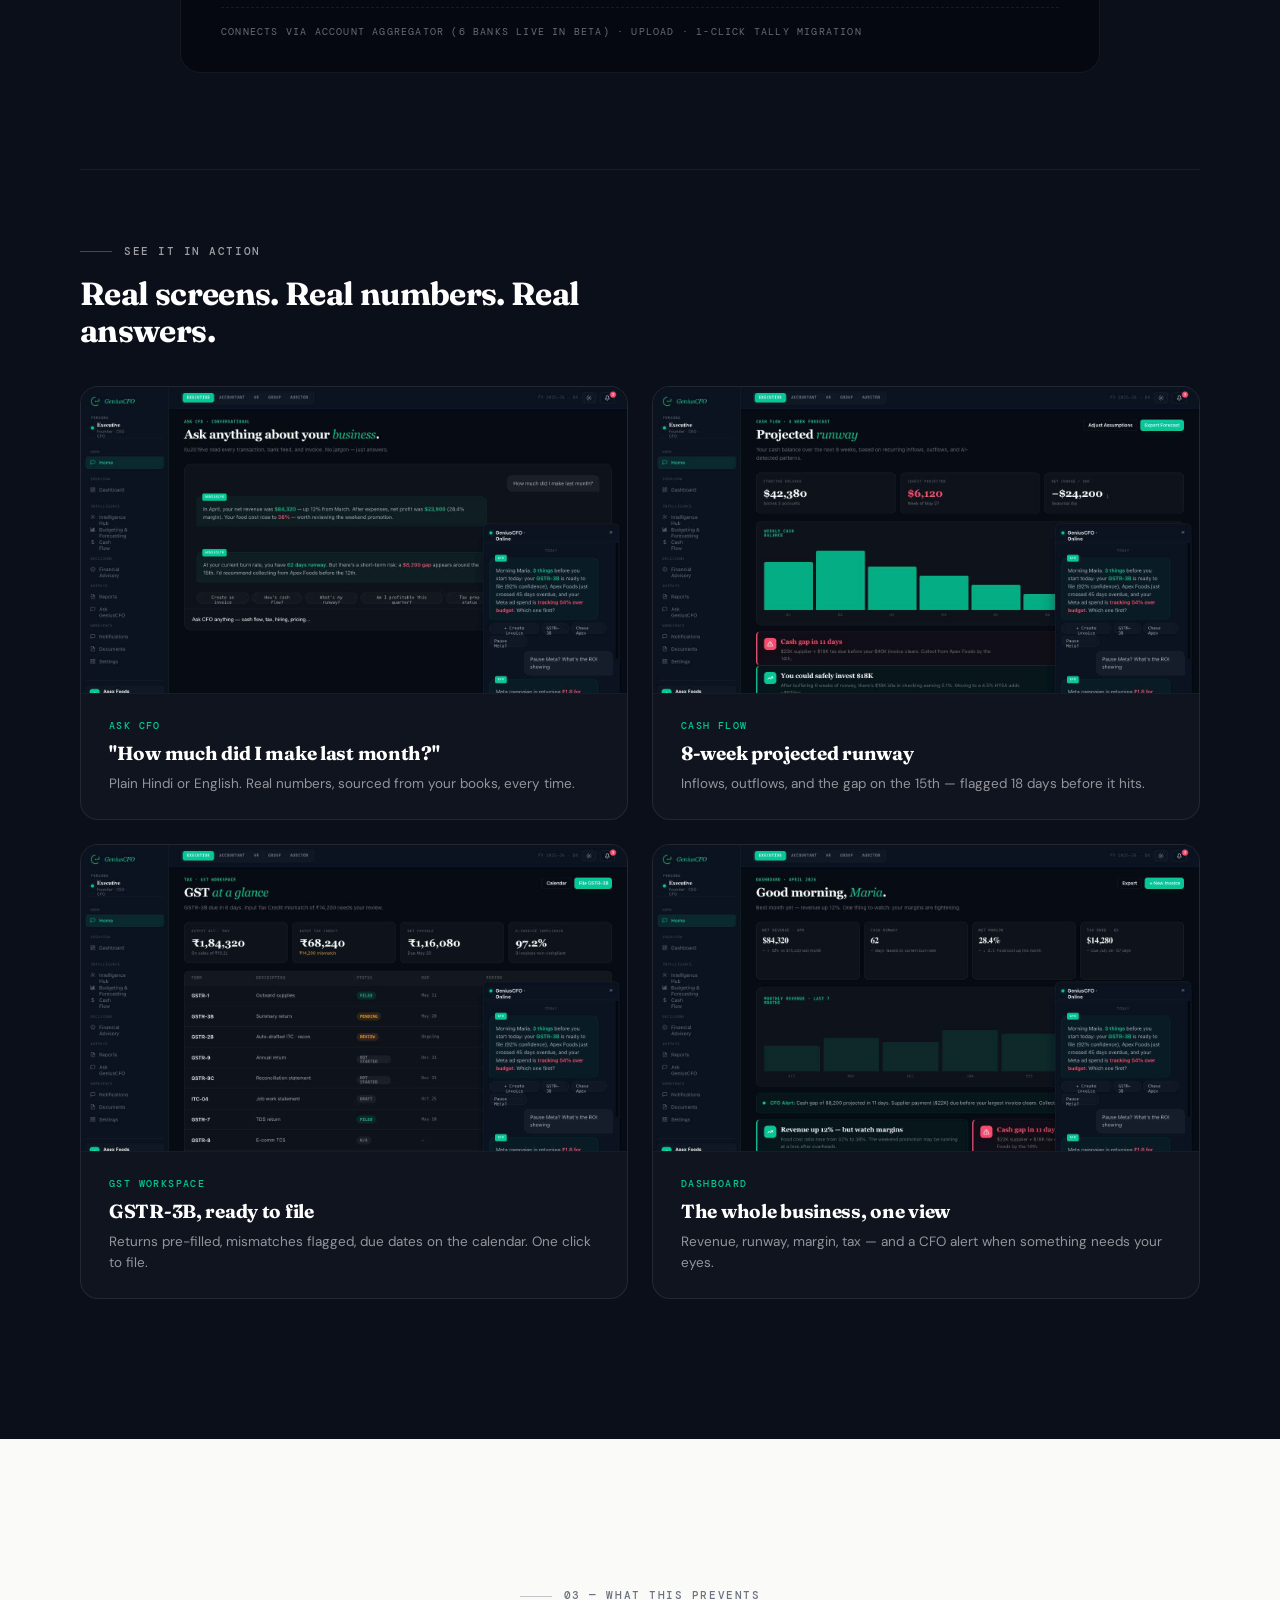
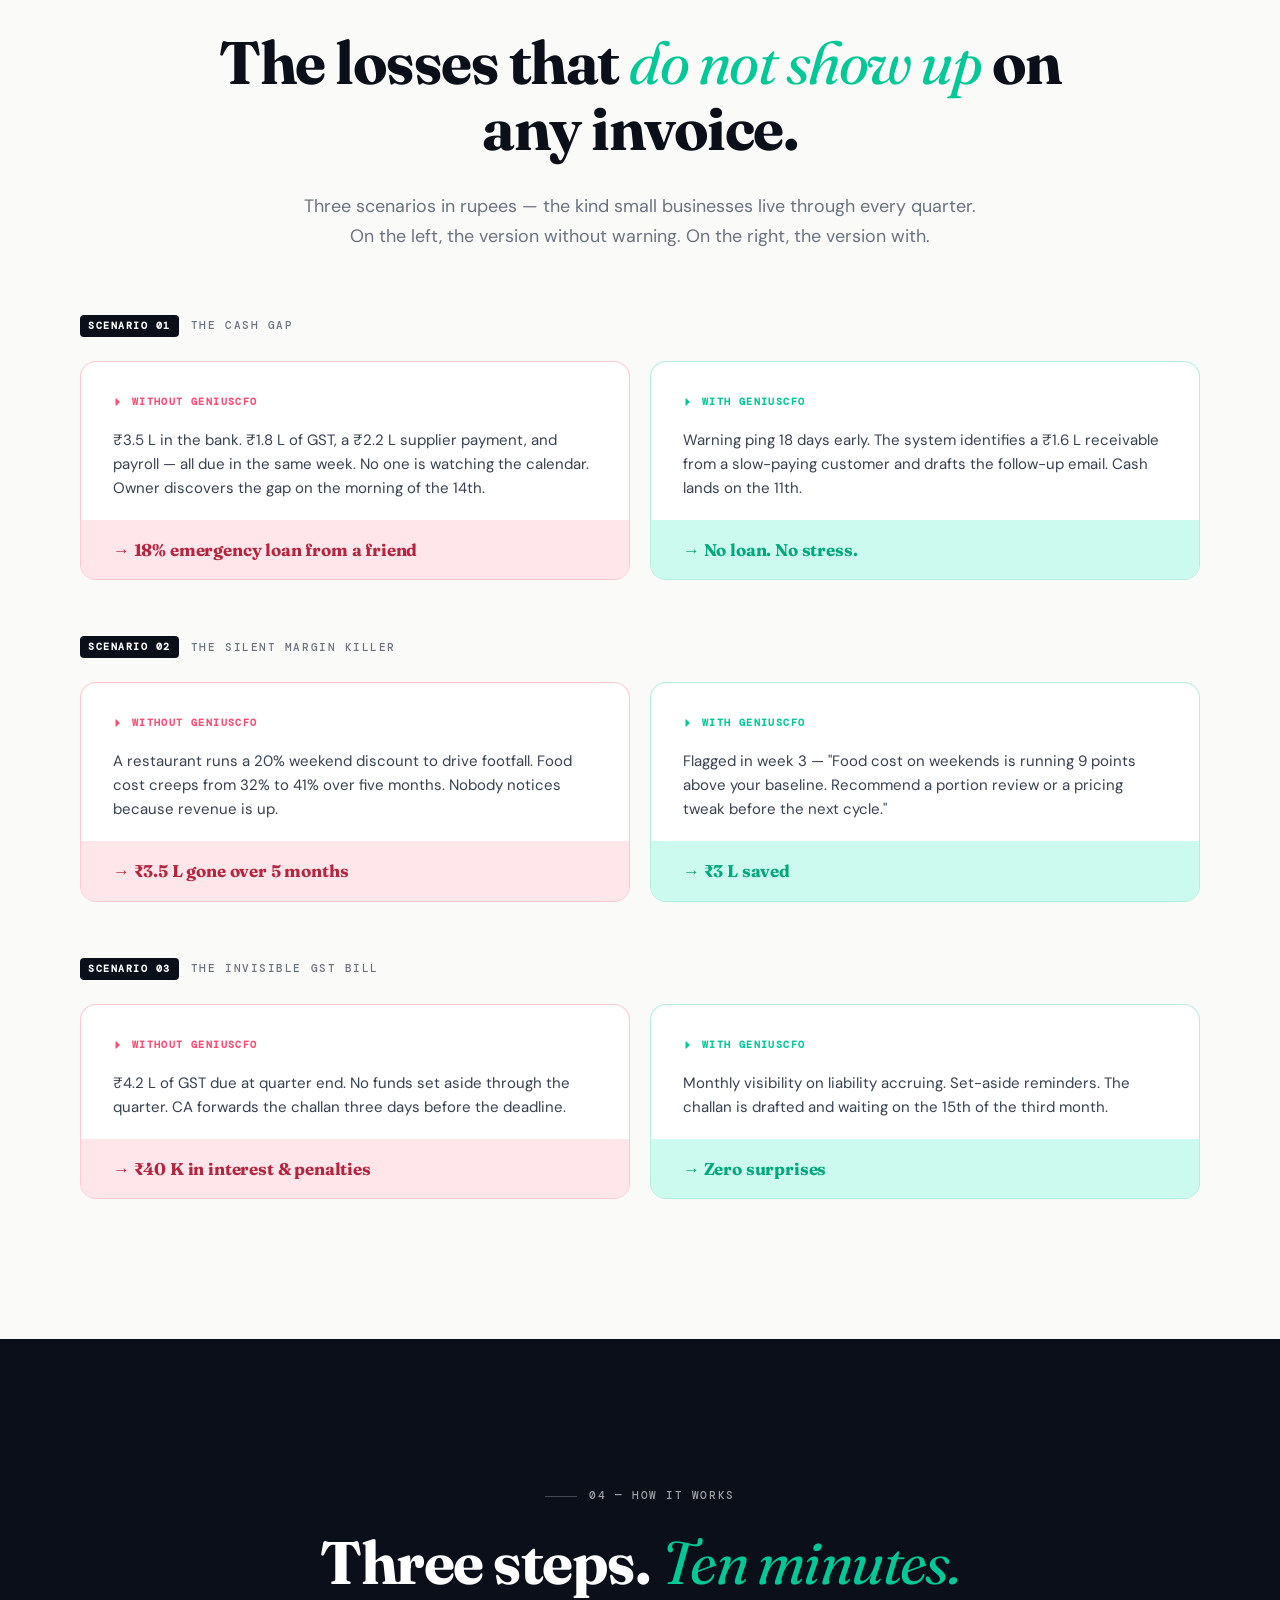
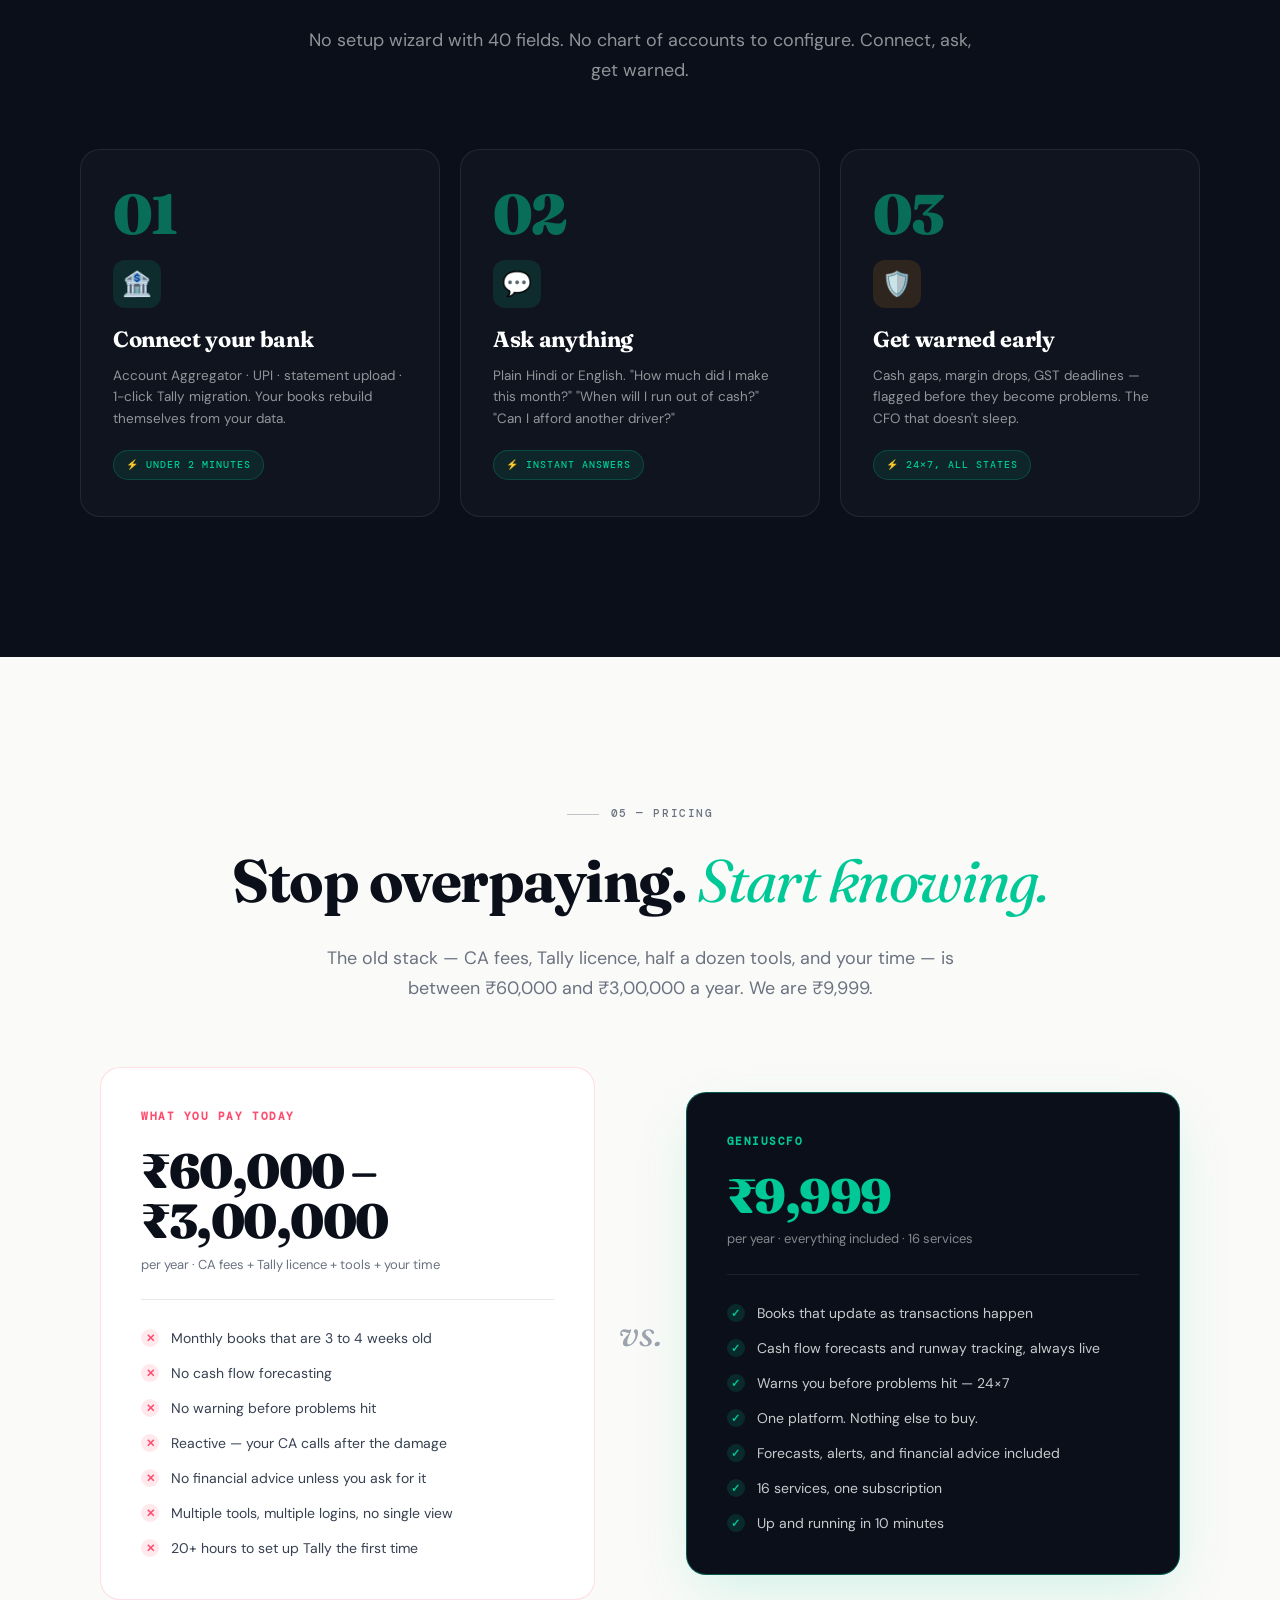
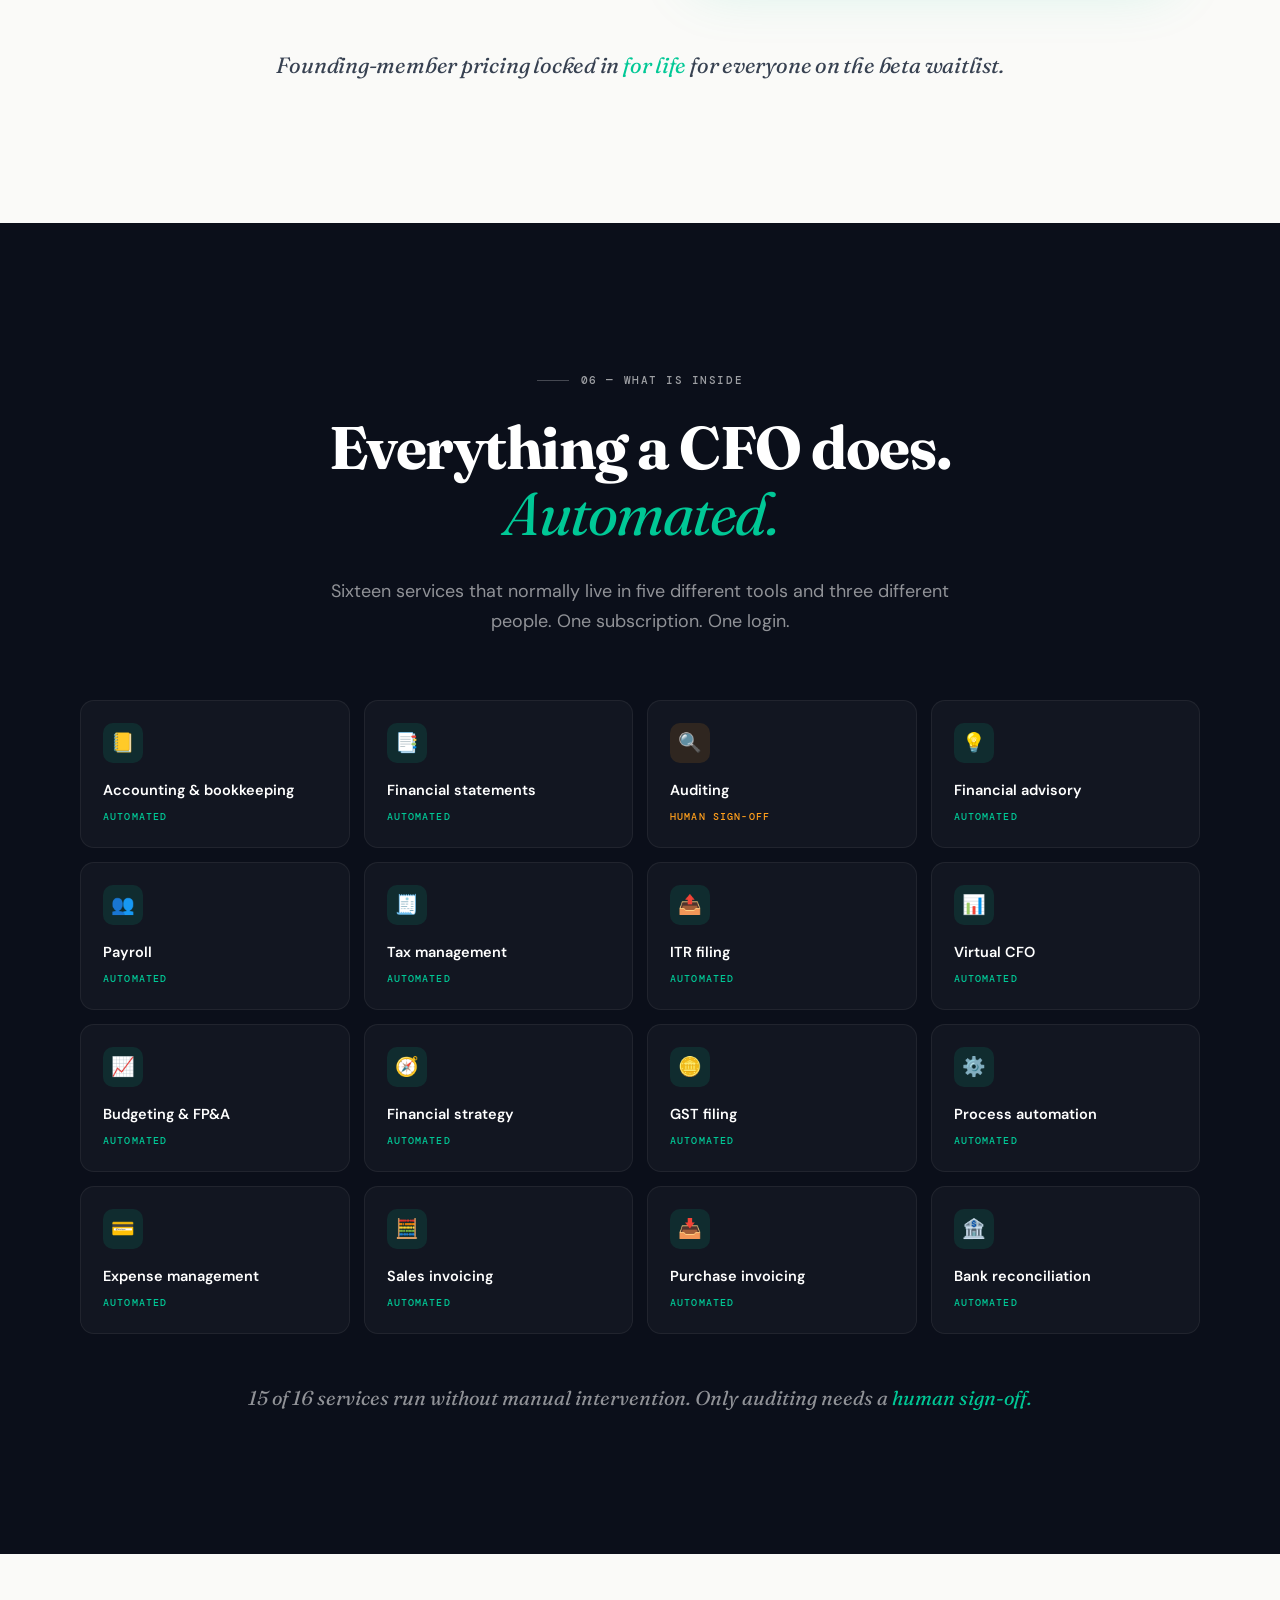
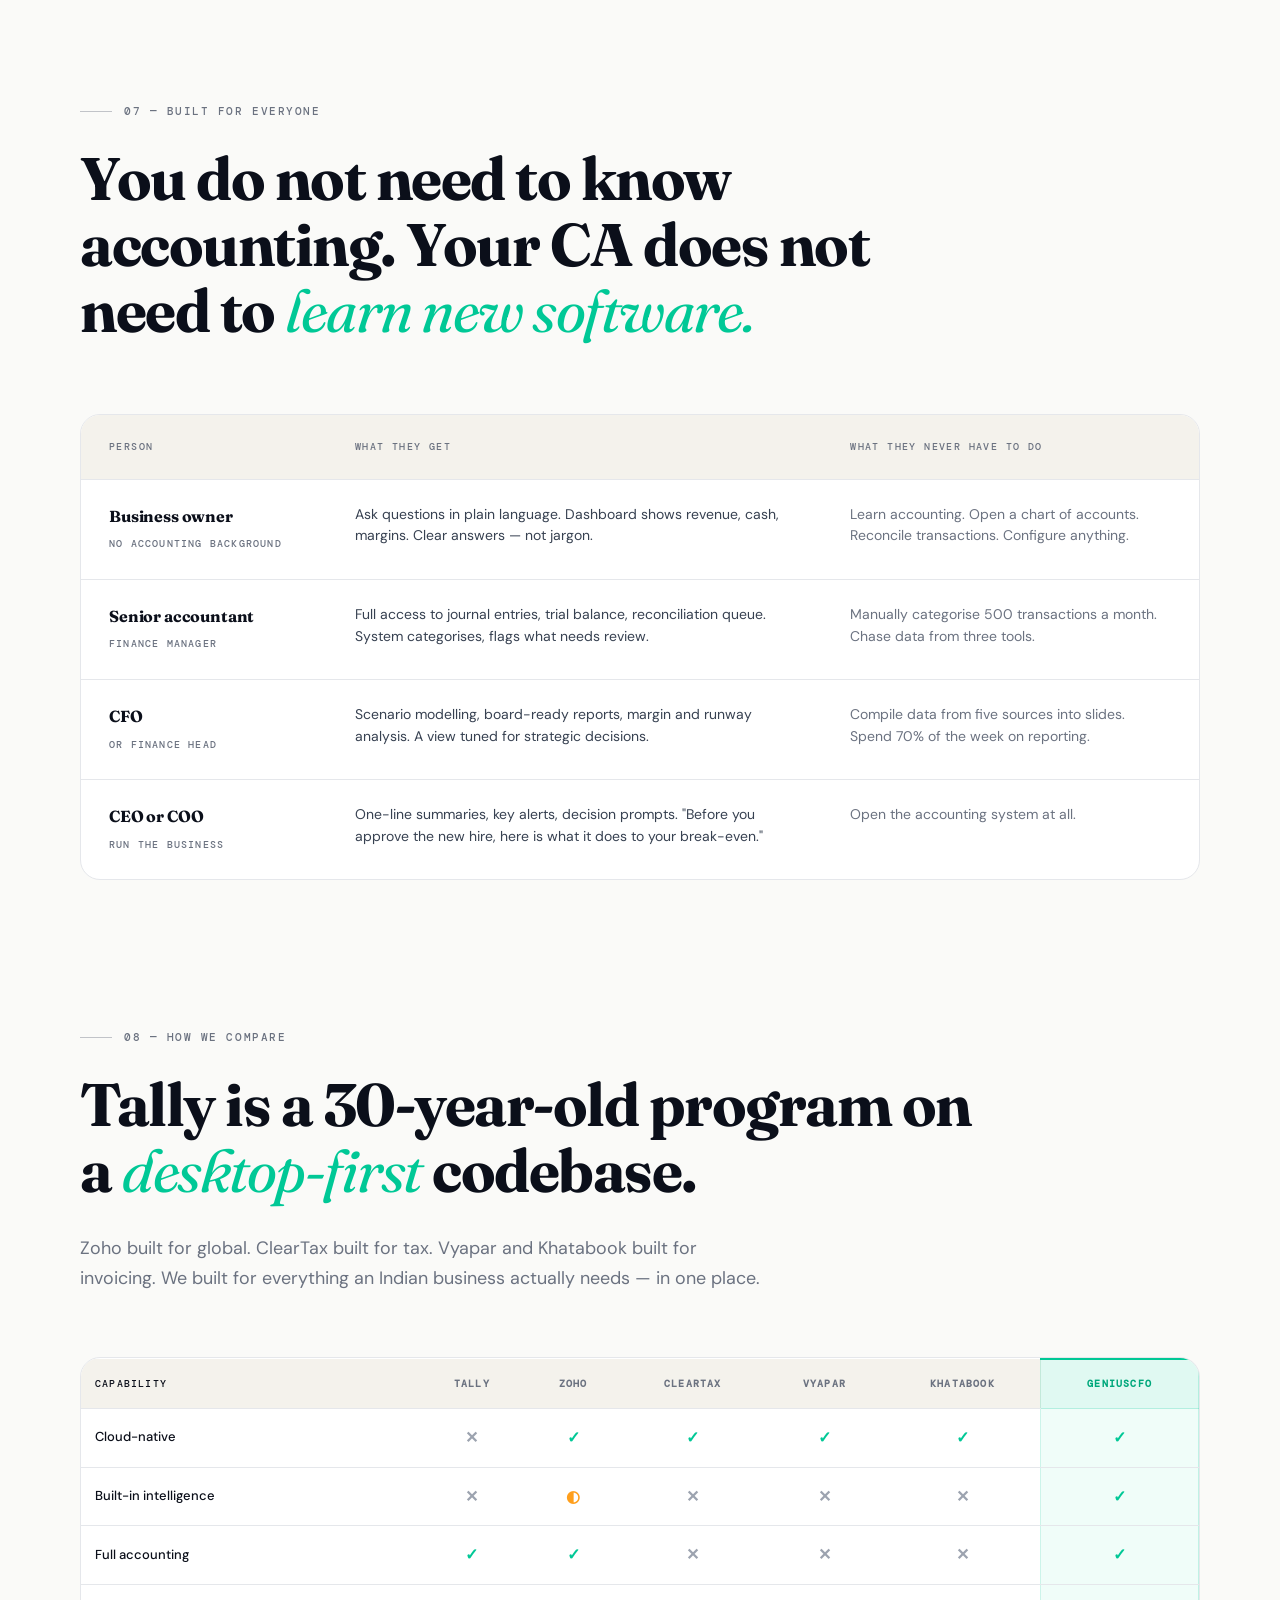
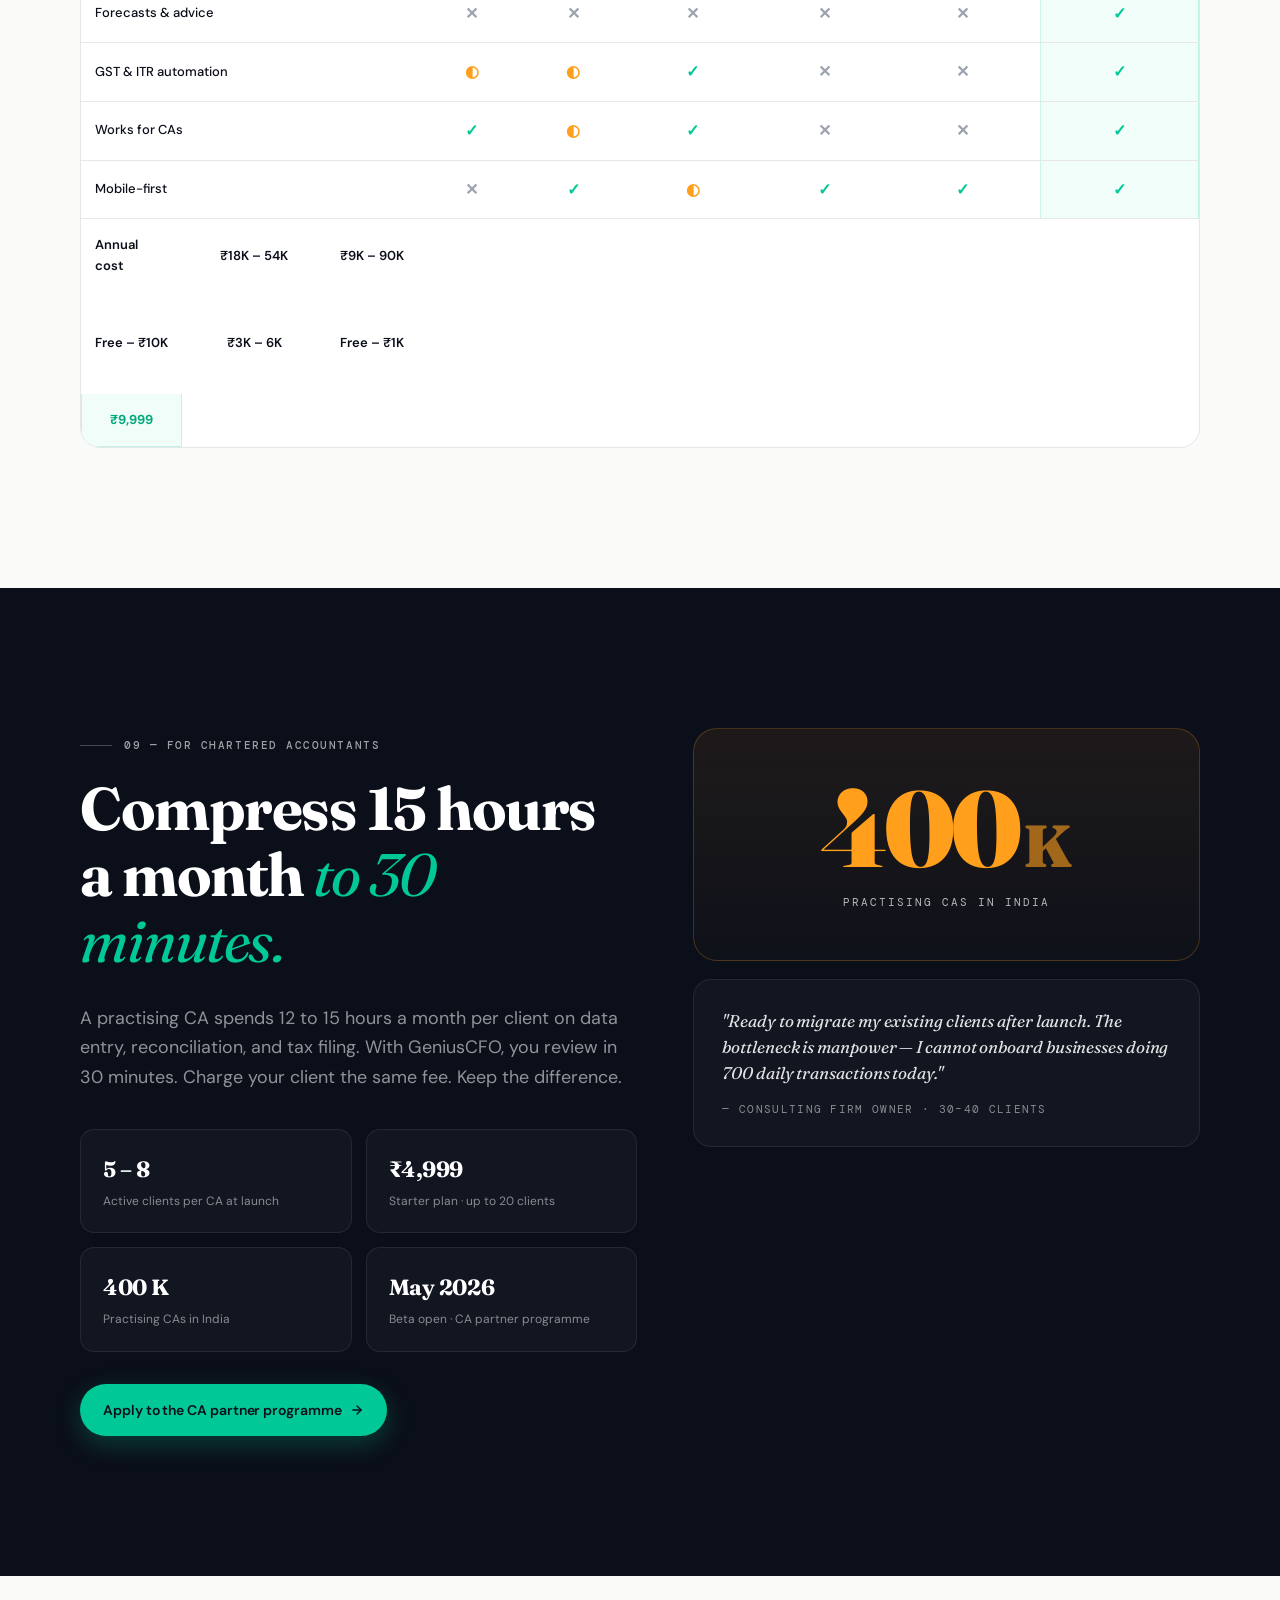
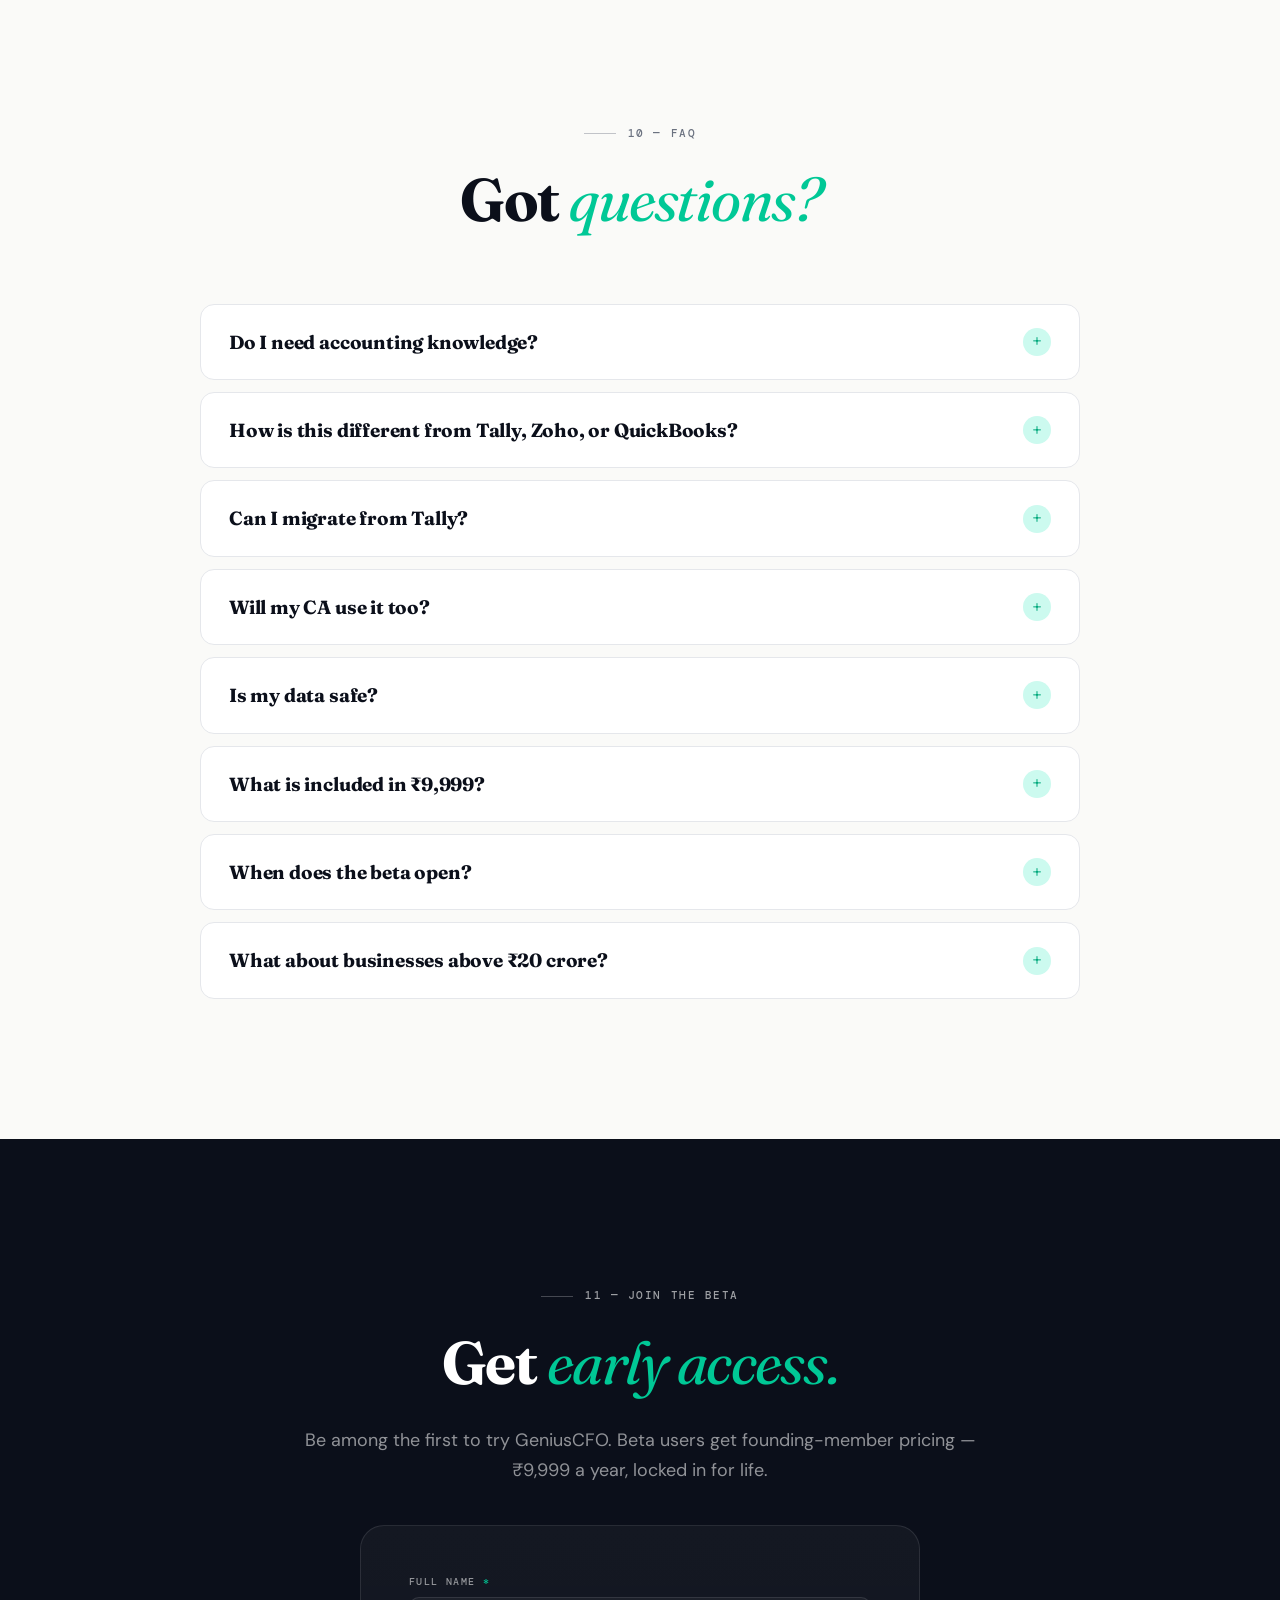
==== commit 52f44251: "Fix compare table desktop alignment — prevent price row wrapping Added white-space: nowrap to all ta" ====
--- a/geniuscfo-landing-standalone.html
+++ b/geniuscfo-landing-standalone.html
@@ -1107,15 +1107,18 @@
 }
 .compare-table {
   width: 100%;
-  min-width: 920px;
+  min-width: 980px;
   border-collapse: collapse;
 }
 .compare-table th, .compare-table td {
-  padding: 16px 18px;
+  padding: 16px 14px;
   text-align: center;
   border-bottom: 1px solid var(--ink-10);
   font-size: 13px;
-}
+  vertical-align: middle;
+  white-space: nowrap;
+}
+.compare-table td:first-child { white-space: normal; }
 .compare-table th {
   font-family: var(--font-mono);
   font-size: 10px;
